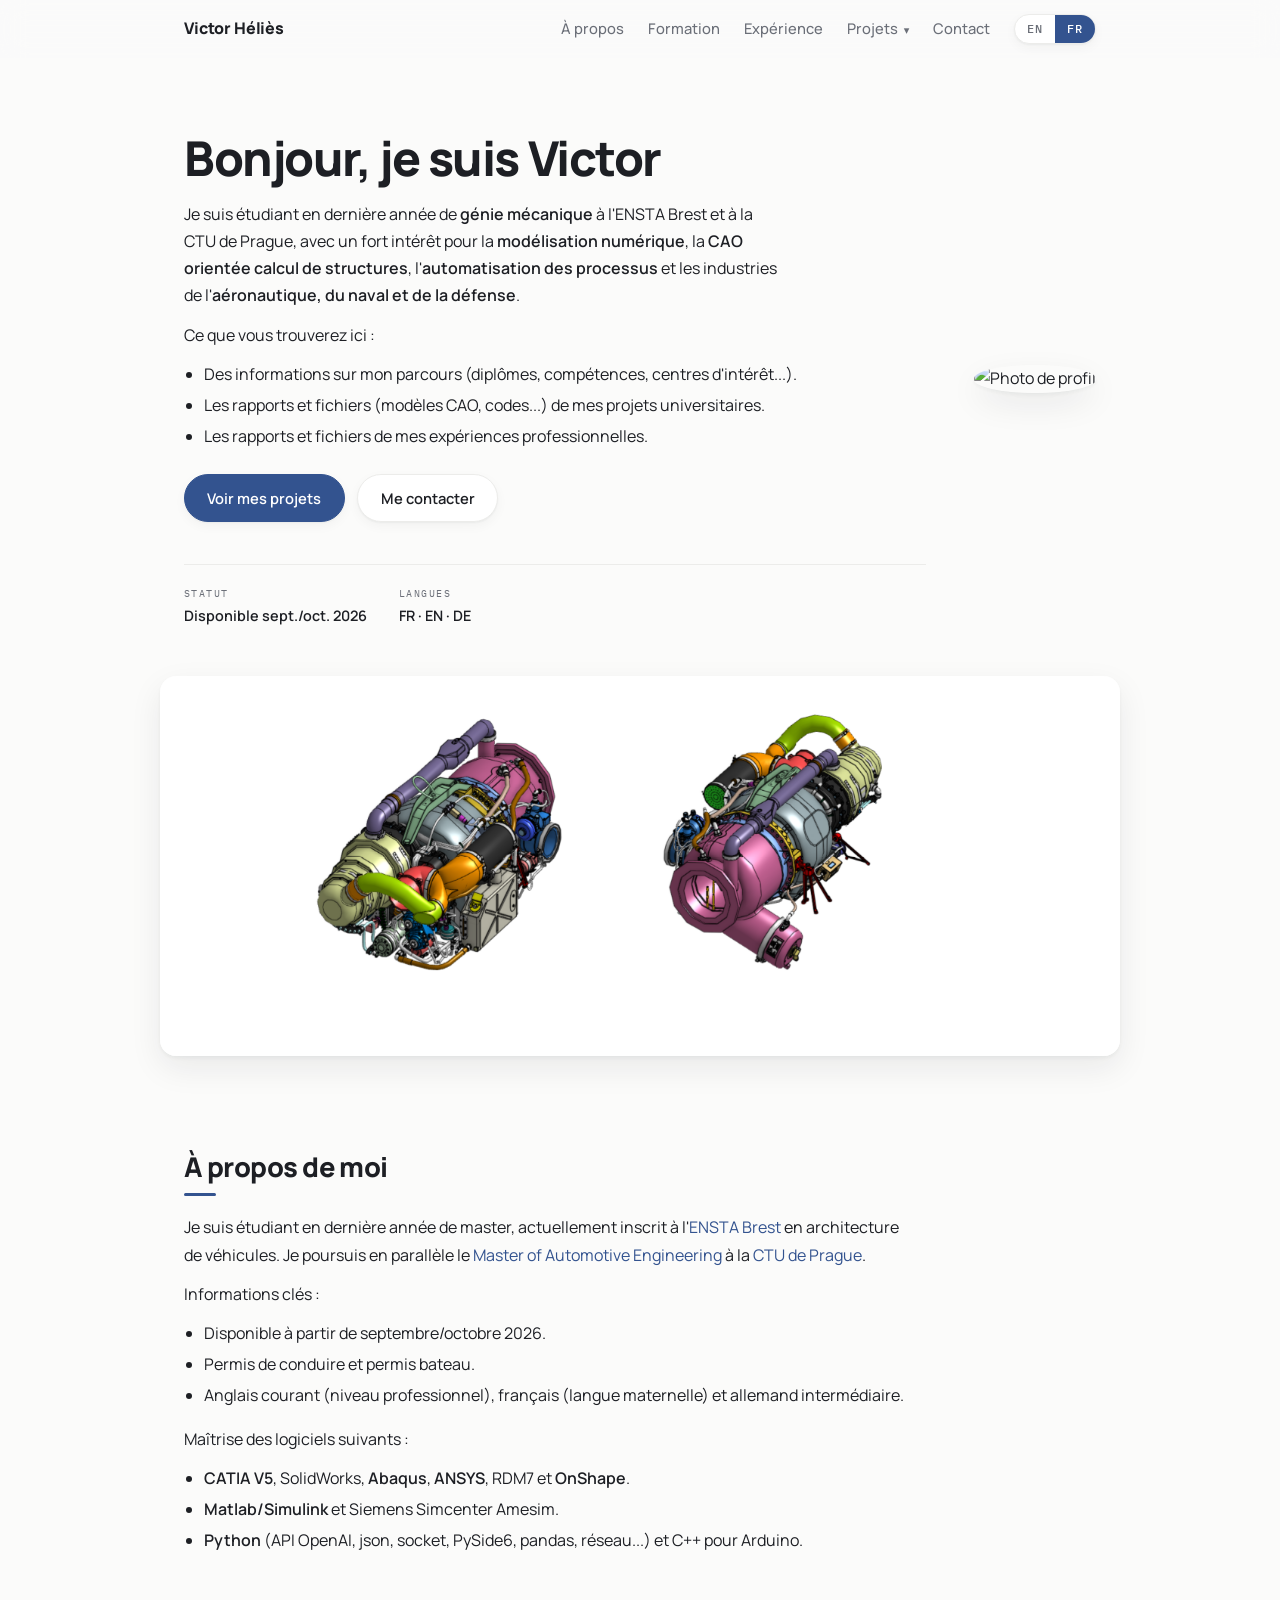
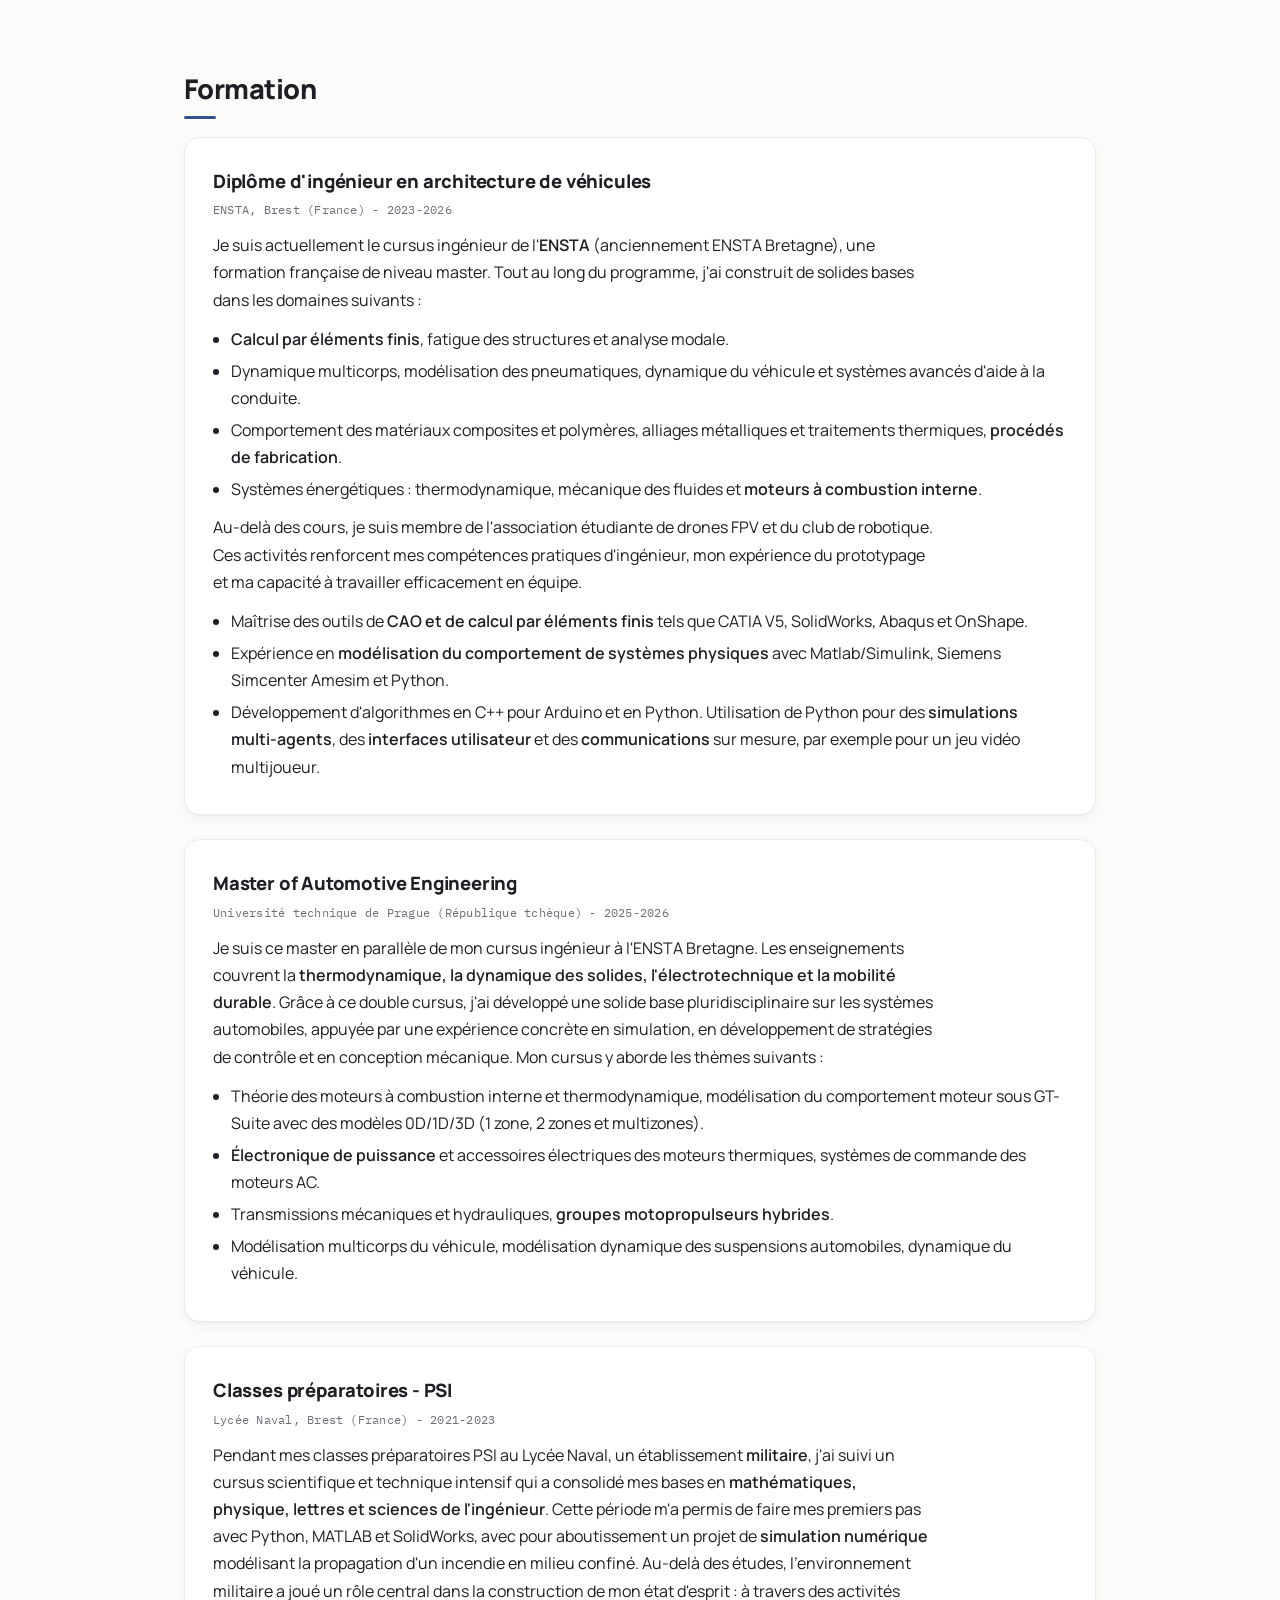
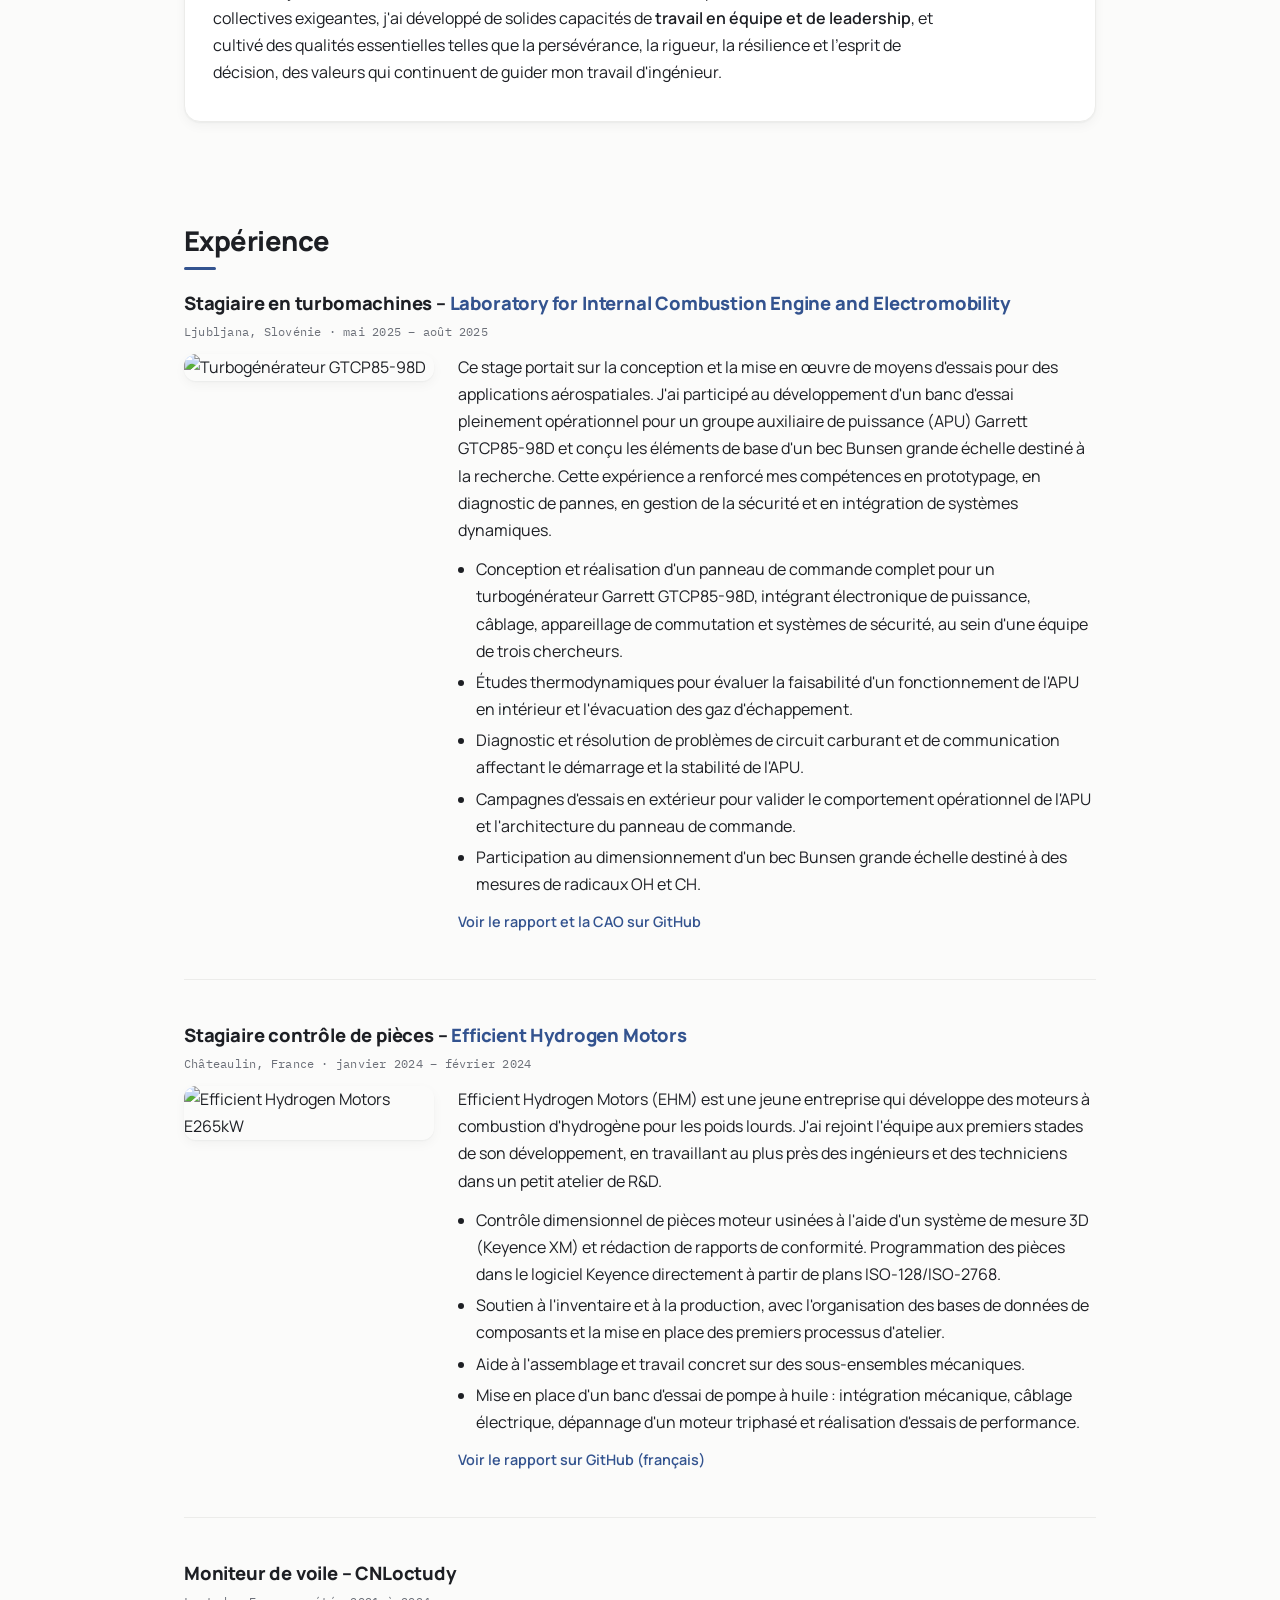
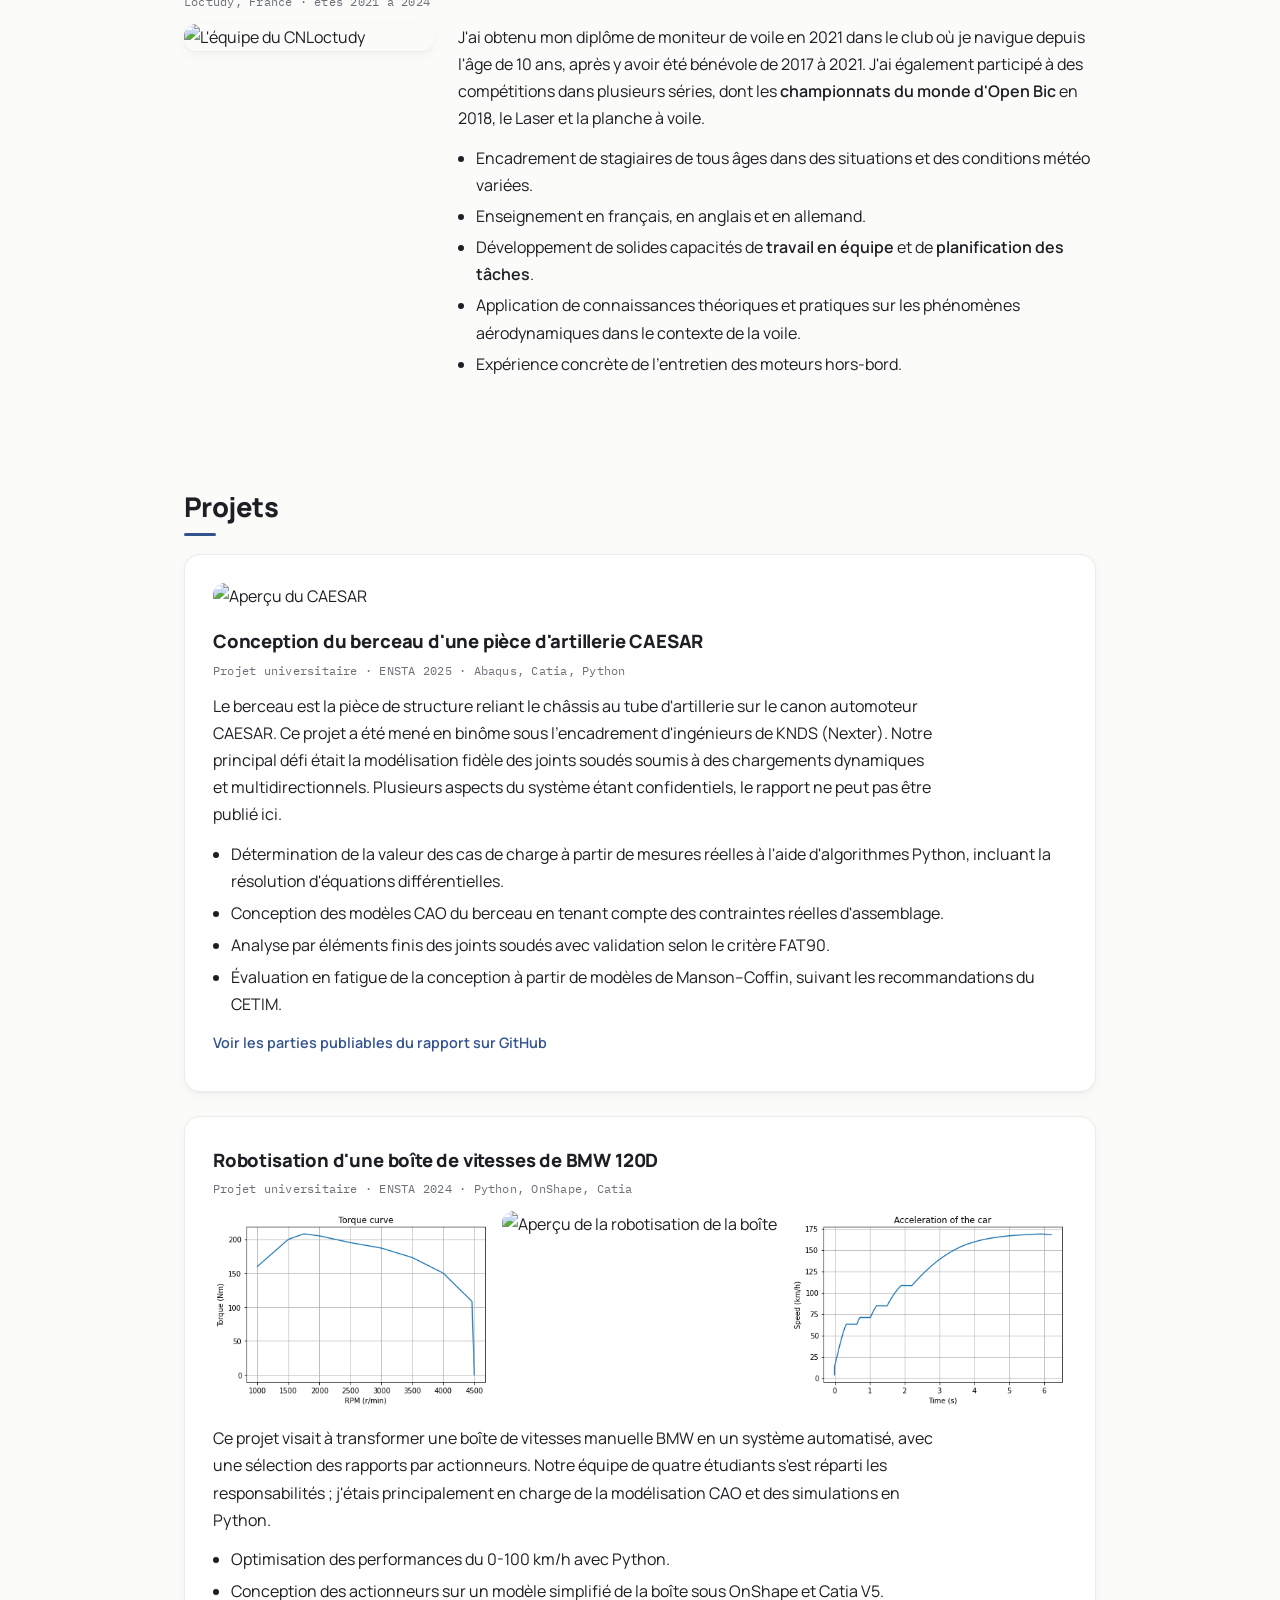
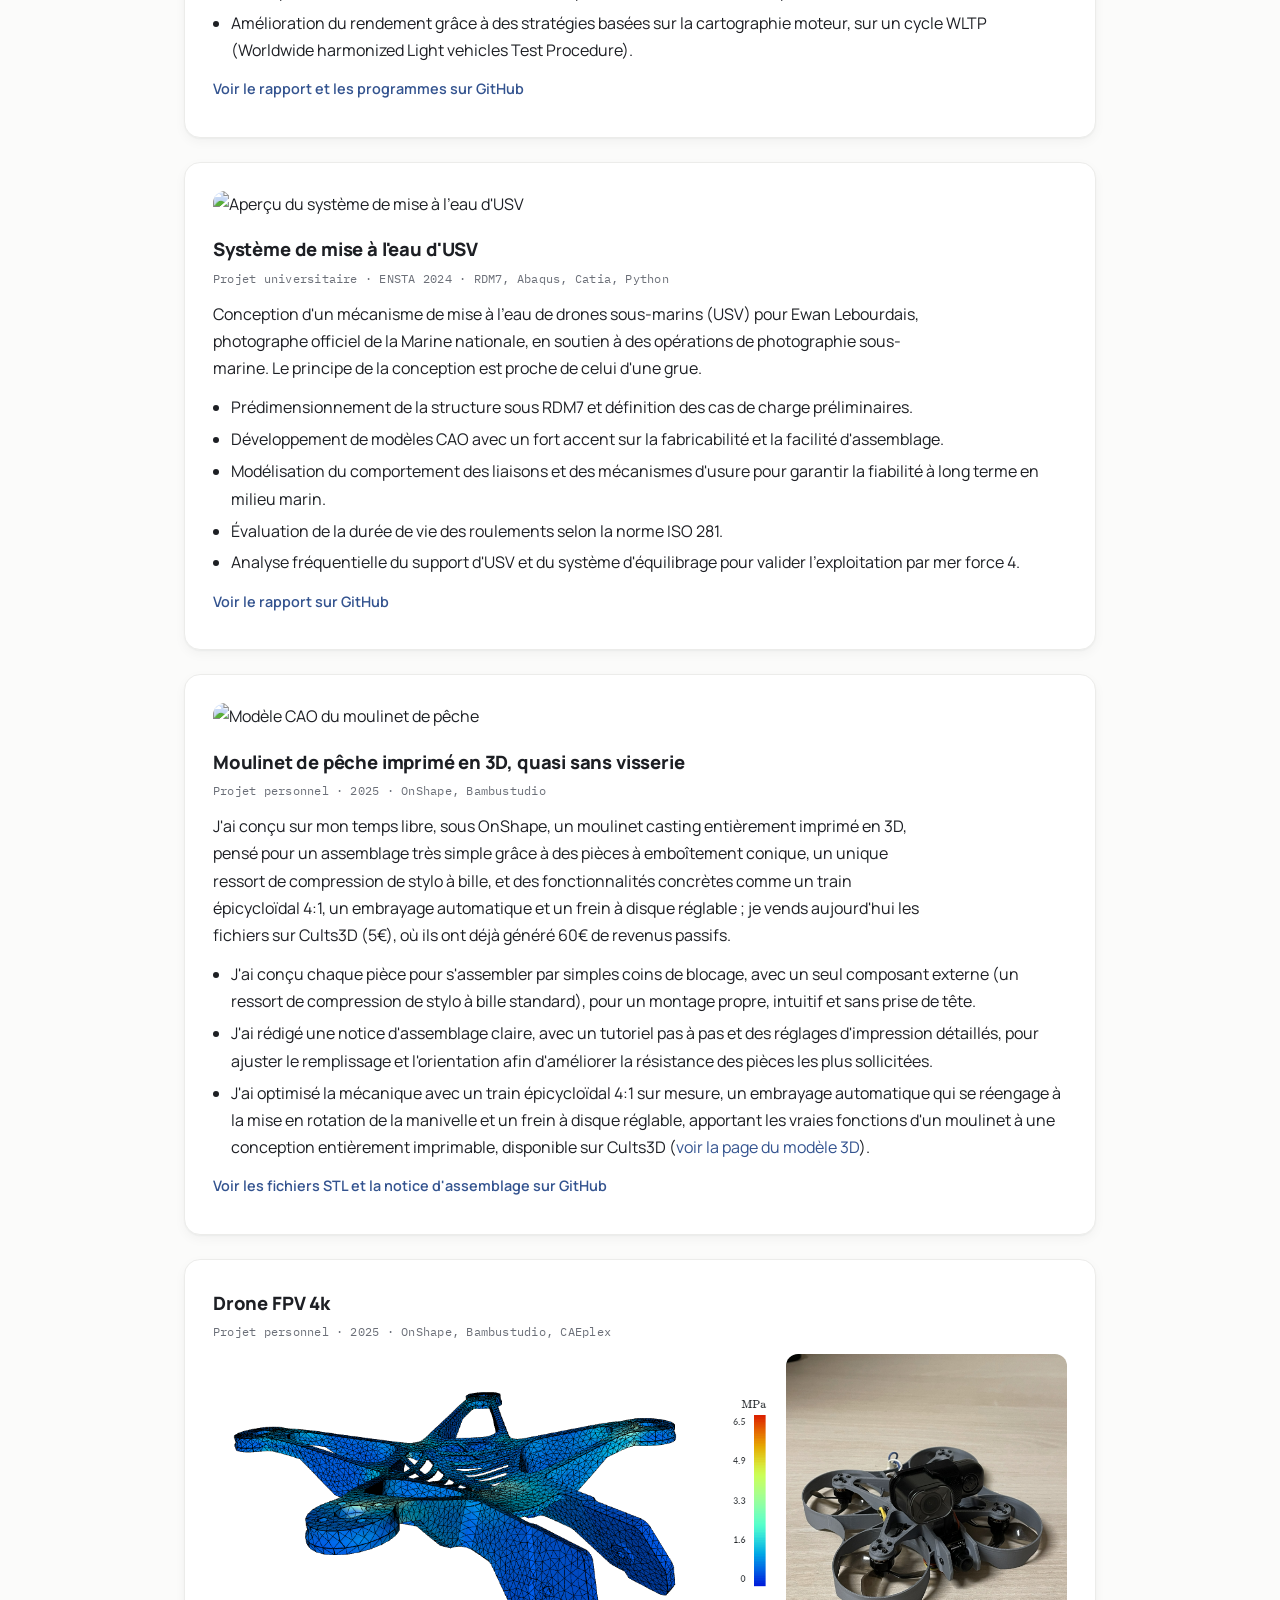
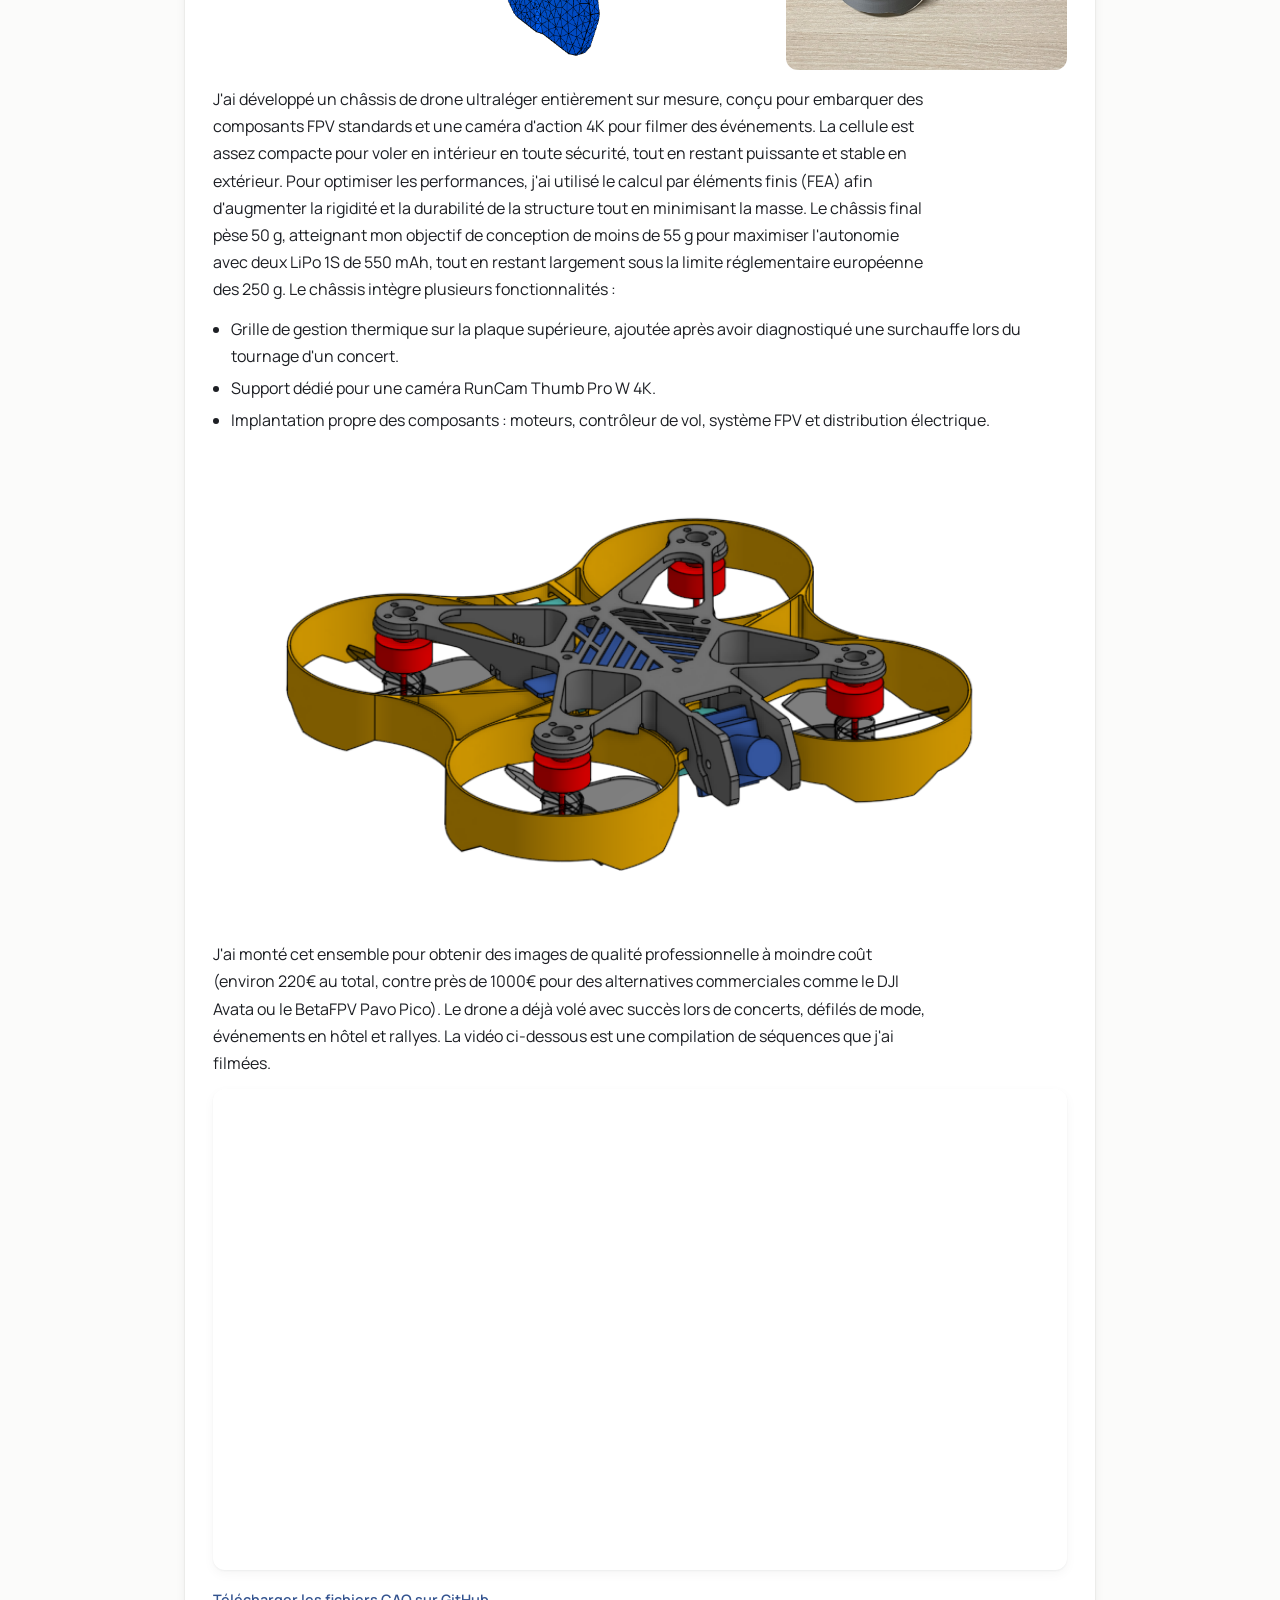
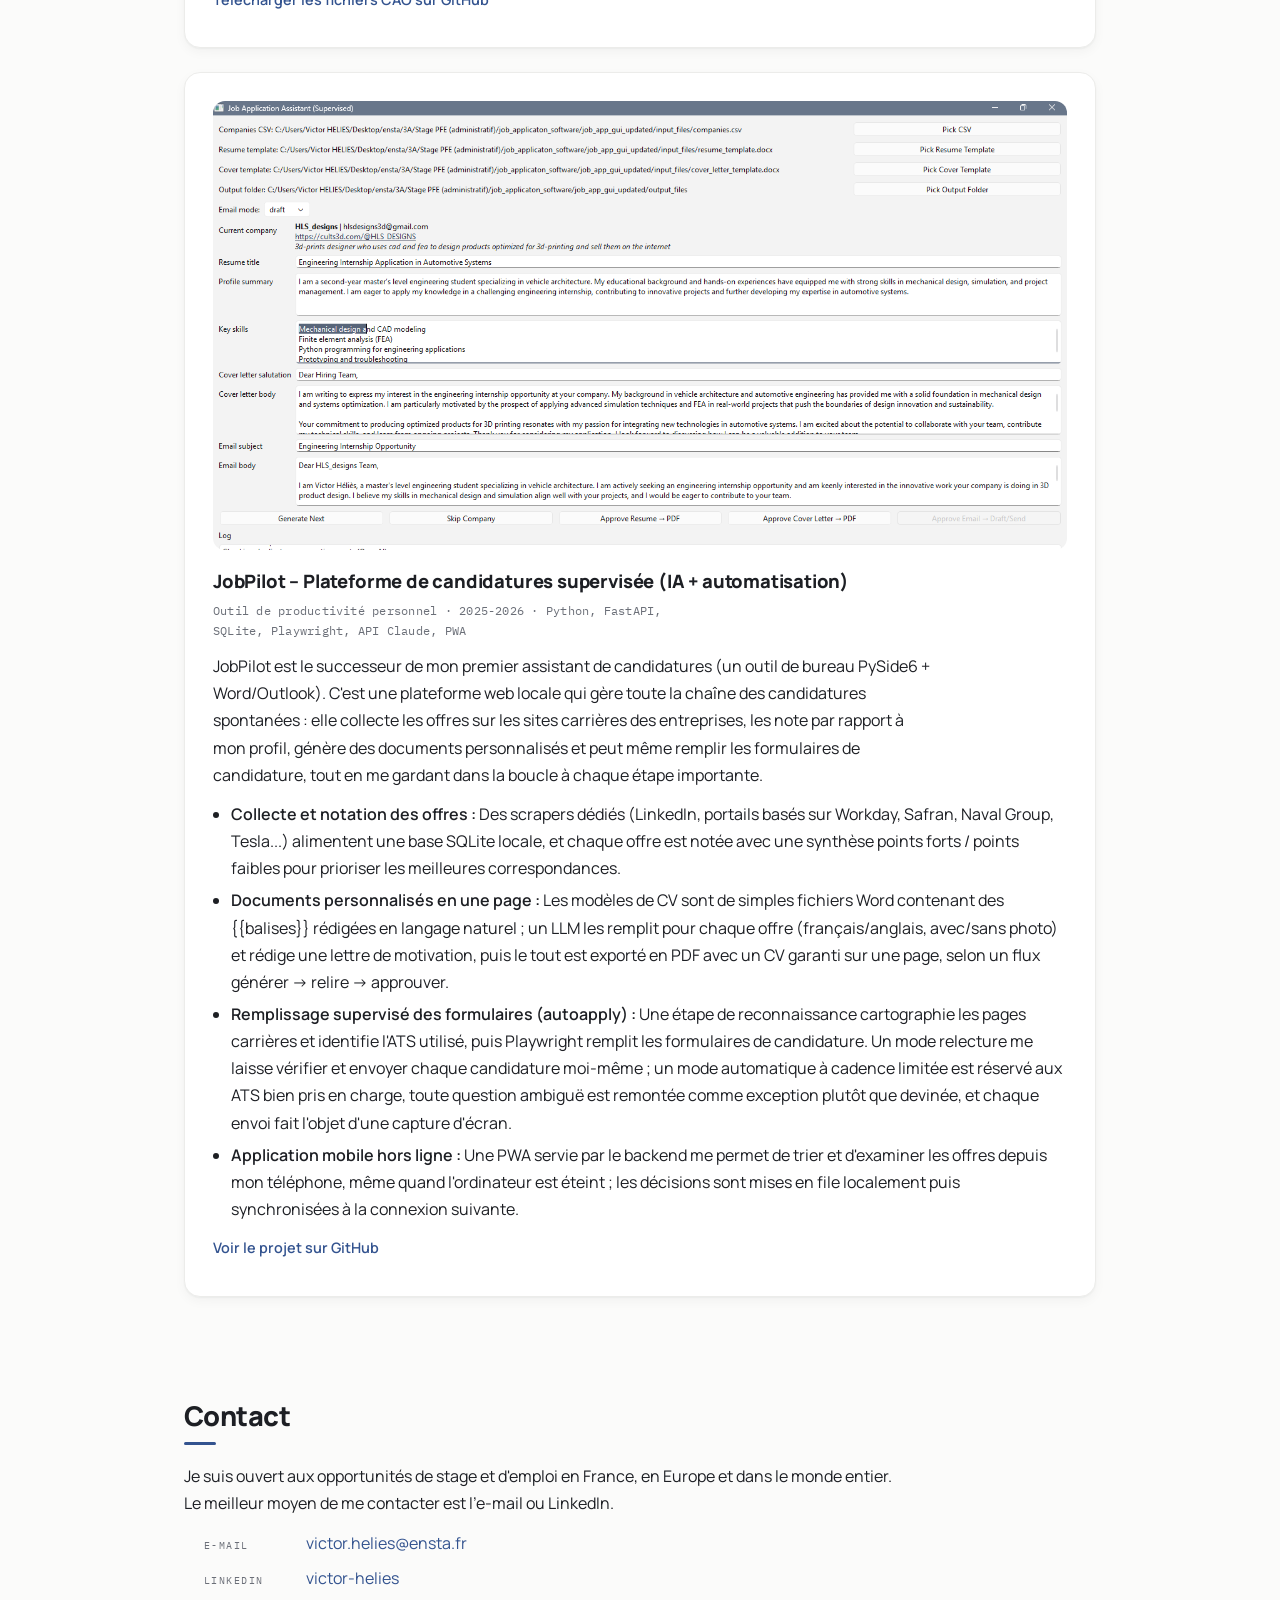
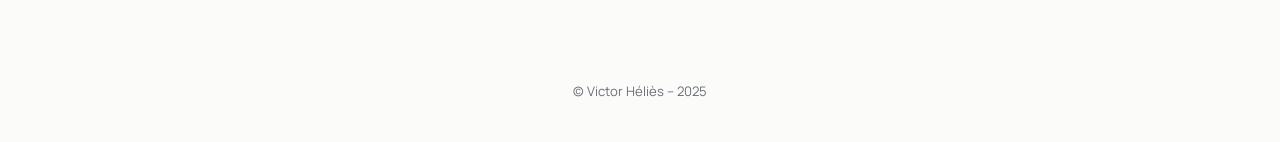
==== index-fr.html @ 82a073c0 "Create index-fr.html" ====
<!DOCTYPE html>
<html lang="fr">
<head>
  <meta charset="UTF-8" />
  <title>Victor Héliès – Portfolio</title>
  <meta name="viewport" content="width=device-width, initial-scale=1" />
  <meta name="description" content="Portfolio de Victor Héliès : expériences professionnelles, projets universitaires et autres projets personnels." />
  <link rel="alternate" hreflang="en" href="https://victorhelies.github.io/portfolio/index.html" />
  <link rel="alternate" hreflang="fr" href="https://victorhelies.github.io/portfolio/index-fr.html" />
  <link rel="preconnect" href="https://fonts.googleapis.com" />
  <link rel="preconnect" href="https://fonts.gstatic.com" crossorigin />
  <link href="https://fonts.googleapis.com/css2?family=Manrope:wght@400;500;600;800&family=IBM+Plex+Mono:wght@400;500&display=swap" rel="stylesheet" />
  <link rel="stylesheet" href="styles.css" />
  <script defer src="https://cloud.umami.is/script.js" data-website-id="13dfb3e0-6b2c-4b80-9522-8ed5c5b0965f"></script>
</head>
<body>
  <header class="top-bar" id="topbar">
    <div class="container top-bar-inner">
      <a href="#top" class="logo">Victor Héliès</a>
      <nav aria-label="Navigation principale">
        <a href="#about">À propos</a>
        <a href="#education">Formation</a>
        <a href="#experience">Expérience</a>
        <div class="dropdown">
          <button class="dropbtn" aria-haspopup="true" aria-expanded="false">
            Projets <span class="arrow">▾</span>
          </button>
          <div class="dropdown-content">
            <a href="#CAESAR-parts-design">Berceau du CAESAR</a>
            <a href="#Gearbox-robotization">Robotisation de boîte de vitesses</a>
            <a href="#USV-launch-system">Système de mise à l'eau d'USV</a>
            <a href="#Fishing-gear">Matériel de pêche</a>
            <a href="#FPV-drone">Drone FPV 4k</a>
            <a href="#Job-Application-Assistant">Logiciel de candidatures</a>
          </div>
        </div>
        <a href="#contact">Contact</a>
        <div class="lang-switch" aria-label="Choix de la langue">
          <a href="index.html" lang="en" hreflang="en">EN</a>
          <a href="index-fr.html" class="active" aria-current="page">FR</a>
        </div>
      </nav>
    </div>
  </header>

  <main id="top">

    <!-- Hero -->
    <section class="hero">
      <div class="container hero-inner">
        <div class="hero-text">
          <h2 class="anim anim-2">Bonjour, je suis Victor</h2>
          <p class="anim anim-3">
            Je suis étudiant en dernière année de <strong>génie mécanique</strong> à l'ENSTA Brest et à la CTU de Prague, avec un fort intérêt pour la <strong>modélisation numérique</strong>, la <strong>CAO orientée calcul de structures</strong>, l'<strong>automatisation des processus</strong> et les industries de l'<strong>aéronautique, du naval et de la défense</strong>.
          </p>
          <p class="list-lead anim anim-3">Ce que vous trouverez ici :</p>
          <ul class="anim anim-3">
            <li>Des informations sur mon parcours (diplômes, compétences, centres d'intérêt...).</li>
            <li>Les rapports et fichiers (modèles CAO, codes...) de mes projets universitaires.</li>
            <li>Les rapports et fichiers de mes expériences professionnelles.</li>
          </ul>
          <div class="hero-links anim anim-4">
            <a href="#projects" class="btn primary">Voir mes projets</a>
            <a href="#contact" class="btn">Me contacter</a>
          </div>
          <div class="hero-facts anim anim-5" aria-label="Informations clés">
            <div class="fact">
              <span class="fact-label">Statut</span>
              <span class="fact-value">Disponible sept./oct. 2026</span>
            </div>
            <div class="fact">
              <span class="fact-label">Langues</span>
              <span class="fact-value">FR · EN · DE</span>
            </div>
          </div>
        </div>
        <div class="hero-photo anim anim-2">
          <img src="images/IMG_5098.JPG" alt="Photo de profil" />
        </div>
      </div>
    </section>

    <!-- Slideshow -->
    <section id="slideshow" class="reveal" aria-label="Diaporama des projets">
      <img src="images/apu_slideshow.png" class="slide" alt="" />
      <img src="images/drone_slideshow.png" class="slide" alt="" />
      <img src="images/baitcaster_slideshow.png" class="slide" alt="" />
      <img src="images/simscape_slideshow.png" class="slide" alt="" />
      <img src="images/usv_slideshow.png" class="slide" alt="" />
    </section>

    <!-- À propos -->
    <section id="about" class="section">
      <div class="container">
        <h2 class="reveal">À propos de moi</h2>
        <div class="reveal">
          <p>
            Je suis étudiant en dernière année de master, actuellement inscrit à l'<a href="https://www.ensta.fr/" target="_blank" rel="noopener">ENSTA Brest</a> en architecture de véhicules.
            Je poursuis en parallèle le <a href="https://www.mae.cvut.cz/" target="_blank" rel="noopener">Master of Automotive Engineering</a> à la <a href="https://www.cvut.cz/en" target="_blank" rel="noopener">CTU de Prague</a>.
          </p>
          <p class="list-lead">Informations clés :</p>
          <ul>
            <li>Disponible à partir de septembre/octobre 2026.</li>
            <li>Permis de conduire et permis bateau.</li>
            <li>Anglais courant (niveau professionnel), français (langue maternelle) et allemand intermédiaire.</li>
          </ul>
          <p class="list-lead">Maîtrise des logiciels suivants :</p>
          <ul>
            <li><strong>CATIA V5</strong>, SolidWorks, <strong>Abaqus</strong>, <strong>ANSYS</strong>, RDM7 et <strong>OnShape</strong>.</li>
            <li><strong>Matlab/Simulink</strong> et Siemens Simcenter Amesim.</li>
            <li><strong>Python</strong> (API OpenAI, json, socket, PySide6, pandas, réseau...) et C++ pour Arduino.</li>
          </ul>
        </div>
      </div>
    </section>

    <!-- Formation -->
    <section id="education" class="section">
      <div class="container">
        <h2 class="reveal">Formation</h2>
        <div class="cards">
          <article class="card reveal">
            <h3>Diplôme d'ingénieur en architecture de véhicules</h3>
            <p class="meta">ENSTA, Brest (France) - 2023-2026</p>
            <p>Je suis actuellement le cursus ingénieur de l'<strong>ENSTA</strong> (anciennement ENSTA Bretagne), une formation française de niveau master. Tout au long du programme, j'ai construit de solides bases dans les domaines suivants :</p>
            <ul>
              <li><strong>Calcul par éléments finis</strong>, fatigue des structures et analyse modale.</li>
              <li>Dynamique multicorps, modélisation des pneumatiques, dynamique du véhicule et systèmes avancés d'aide à la conduite.</li>
              <li>Comportement des matériaux composites et polymères, alliages métalliques et traitements thermiques, <strong>procédés de fabrication</strong>.</li>
              <li>Systèmes énergétiques : thermodynamique, mécanique des fluides et <strong>moteurs à combustion interne</strong>.</li>
            </ul>
            <p>Au-delà des cours, je suis membre de l'association étudiante de drones FPV et du club de robotique. Ces activités renforcent mes compétences pratiques d'ingénieur, mon expérience du prototypage et ma capacité à travailler efficacement en équipe.</p>
            <ul>
              <li>Maîtrise des outils de <strong>CAO et de calcul par éléments finis</strong> tels que CATIA V5, SolidWorks, Abaqus et OnShape.</li>
              <li>Expérience en <strong>modélisation du comportement de systèmes physiques</strong> avec Matlab/Simulink, Siemens Simcenter Amesim et Python.</li>
              <li>Développement d'algorithmes en C++ pour Arduino et en Python. Utilisation de Python pour des <strong>simulations multi-agents</strong>, des <strong>interfaces utilisateur</strong> et des <strong>communications</strong> sur mesure, par exemple pour un jeu vidéo multijoueur.</li>
            </ul>
          </article>
          <article class="card reveal">
            <h3>Master of Automotive Engineering</h3>
            <p class="meta">Université technique de Prague (République tchèque) - 2025-2026</p>
            <p>Je suis ce master en parallèle de mon cursus ingénieur à l'ENSTA Bretagne. Les enseignements couvrent la <strong>thermodynamique, la dynamique des solides, l'électrotechnique et la mobilité durable</strong>. Grâce à ce double cursus, j'ai développé une solide base pluridisciplinaire sur les systèmes automobiles, appuyée par une expérience concrète en simulation, en développement de stratégies de contrôle et en conception mécanique. Mon cursus y aborde les thèmes suivants :</p>
            <ul>
              <li>Théorie des moteurs à combustion interne et thermodynamique, modélisation du comportement moteur sous GT-Suite avec des modèles 0D/1D/3D (1 zone, 2 zones et multizones).</li>
              <li><strong>Électronique de puissance</strong> et accessoires électriques des moteurs thermiques, systèmes de commande des moteurs AC.</li>
              <li>Transmissions mécaniques et hydrauliques, <strong>groupes motopropulseurs hybrides</strong>.</li>
              <li>Modélisation multicorps du véhicule, modélisation dynamique des suspensions automobiles, dynamique du véhicule.</li>
            </ul>
          </article>
          <article class="card reveal">
            <h3>Classes préparatoires - PSI</h3>
            <p class="meta">Lycée Naval, Brest (France) - 2021-2023</p>
            <p>Pendant mes classes préparatoires PSI au Lycée Naval, un établissement <strong>militaire</strong>, j'ai suivi un cursus scientifique et technique intensif qui a consolidé mes bases en <strong>mathématiques, physique, lettres et sciences de l'ingénieur</strong>. Cette période m'a permis de faire mes premiers pas avec Python, MATLAB et SolidWorks, avec pour aboutissement un projet de <strong>simulation numérique</strong> modélisant la propagation d'un incendie en milieu confiné. Au-delà des études, l'environnement militaire a joué un rôle central dans la construction de mon état d'esprit : à travers des activités collectives exigeantes, j'ai développé de solides capacités de <strong>travail en équipe et de leadership</strong>, et cultivé des qualités essentielles telles que la persévérance, la rigueur, la résilience et l'esprit de décision, des valeurs qui continuent de guider mon travail d'ingénieur.</p>
          </article>
        </div>
      </div>
    </section>

    <!-- Expérience -->
    <section id="experience" class="section">
      <div class="container">
        <h2 class="reveal">Expérience</h2>

        <article class="timeline-item reveal">
          <h3>Stagiaire en turbomachines – <a href="https://web.fs.uni-lj.si/licem/" target="_blank" rel="noopener">Laboratory for Internal Combustion Engine and Electromobility</a></h3>
          <p class="meta">Ljubljana, Slovénie · mai 2025 – août 2025</p>
          <div class="experience-body">
            <img src="images/apu_cad.png" alt="Turbogénérateur GTCP85-98D" class="experience-img" />
            <div>
              <p>
                Ce stage portait sur la conception et la mise en œuvre de moyens d'essais pour des applications aérospatiales. J'ai participé au développement d'un banc d'essai pleinement opérationnel pour un groupe auxiliaire de puissance (APU) Garrett GTCP85-98D et conçu les éléments de base d'un bec Bunsen grande échelle destiné à la recherche. Cette expérience a renforcé mes compétences en prototypage, en diagnostic de pannes, en gestion de la sécurité et en intégration de systèmes dynamiques.
              </p>
              <ul>
                <li>Conception et réalisation d'un panneau de commande complet pour un turbogénérateur Garrett GTCP85-98D, intégrant électronique de puissance, câblage, appareillage de commutation et systèmes de sécurité, au sein d'une équipe de trois chercheurs.</li>
                <li>Études thermodynamiques pour évaluer la faisabilité d'un fonctionnement de l'APU en intérieur et l'évacuation des gaz d'échappement.</li>
                <li>Diagnostic et résolution de problèmes de circuit carburant et de communication affectant le démarrage et la stabilité de l'APU.</li>
                <li>Campagnes d'essais en extérieur pour valider le comportement opérationnel de l'APU et l'architecture du panneau de commande.</li>
                <li>Participation au dimensionnement d'un bec Bunsen grande échelle destiné à des mesures de radicaux OH et CH.</li>
              </ul>
              <p class="links">
                <a href="https://github.com/VictorHelies/portfolio/tree/main/apu_internship" target="_blank" rel="noopener">Voir le rapport et la CAO sur GitHub</a>
              </p>
            </div>
          </div>
        </article>

        <article class="timeline-item reveal">
          <h3>Stagiaire contrôle de pièces – <a href="https://ehm.bzh" target="_blank" rel="noopener">Efficient Hydrogen Motors</a></h3>
          <p class="meta">Châteaulin, France · janvier 2024 – février 2024</p>
          <div class="experience-body">
            <img src="images/e265.png" alt="Efficient Hydrogen Motors E265kW" class="experience-img" />
            <div>
              <p>
                Efficient Hydrogen Motors (EHM) est une jeune entreprise qui développe des moteurs à combustion d'hydrogène pour les poids lourds. J'ai rejoint l'équipe aux premiers stades de son développement, en travaillant au plus près des ingénieurs et des techniciens dans un petit atelier de R&amp;D.
              </p>
              <ul>
                <li>Contrôle dimensionnel de pièces moteur usinées à l'aide d'un système de mesure 3D (Keyence XM) et rédaction de rapports de conformité. Programmation des pièces dans le logiciel Keyence directement à partir de plans ISO-128/ISO-2768.</li>
                <li>Soutien à l'inventaire et à la production, avec l'organisation des bases de données de composants et la mise en place des premiers processus d'atelier.</li>
                <li>Aide à l'assemblage et travail concret sur des sous-ensembles mécaniques.</li>
                <li>Mise en place d'un banc d'essai de pompe à huile : intégration mécanique, câblage électrique, dépannage d'un moteur triphasé et réalisation d'essais de performance.</li>
              </ul>
              <p class="links">
                <a href="https://github.com/VictorHelies/portfolio/tree/main/ehm_internship/Rapport de stage opérateur Victor HELIES.pdf" target="_blank" rel="noopener">Voir le rapport sur GitHub (français)</a>
              </p>
            </div>
          </div>
        </article>

        <article class="timeline-item reveal">
          <h3>Moniteur de voile – CNLoctudy</h3>
          <p class="meta">Loctudy, France · étés 2021 à 2024</p>
          <div class="experience-body">
            <img src="images/IMG_4330.JPG" alt="L'équipe du CNLoctudy" class="experience-img" />
            <div>
              <p>
                J'ai obtenu mon diplôme de moniteur de voile en 2021 dans le club où je navigue depuis l'âge de 10 ans, après y avoir été bénévole de 2017 à 2021. J'ai également participé à des compétitions dans plusieurs séries, dont les <strong>championnats du monde d'Open Bic</strong> en 2018, le Laser et la planche à voile.
              </p>
              <ul>
                <li>Encadrement de stagiaires de tous âges dans des situations et des conditions météo variées.</li>
                <li>Enseignement en français, en anglais et en allemand.</li>
                <li>Développement de solides capacités de <strong>travail en équipe</strong> et de <strong>planification des tâches</strong>.</li>
                <li>Application de connaissances théoriques et pratiques sur les phénomènes aérodynamiques dans le contexte de la voile.</li>
                <li>Expérience concrète de l'entretien des moteurs hors-bord.</li>
              </ul>
            </div>
          </div>
        </article>
      </div>
    </section>

    <!-- Projets -->
    <section id="projects" class="section">
      <div class="container">
        <h2 class="reveal">Projets</h2>

        <div class="cards">
          <!-- Projet 1 -->
          <article id="CAESAR-parts-design" class="card reveal">
            <div class="card-img-wrap"><img src="images/caesar.png" alt="Aperçu du CAESAR" class="card-img" /></div>
            <h3>Conception du berceau d'une pièce d'artillerie CAESAR</h3>
            <p class="meta">Projet universitaire · ENSTA 2025 · Abaqus, Catia, Python</p>
            <p>
              Le berceau est la pièce de structure reliant le châssis au tube d'artillerie sur le canon automoteur CAESAR. Ce projet a été mené en binôme sous l'encadrement d'ingénieurs de KNDS (Nexter). Notre principal défi était la modélisation fidèle des joints soudés soumis à des chargements dynamiques et multidirectionnels. Plusieurs aspects du système étant confidentiels, le rapport ne peut pas être publié ici.
            </p>
            <ul>
              <li>Détermination de la valeur des cas de charge à partir de mesures réelles à l'aide d'algorithmes Python, incluant la résolution d'équations différentielles.</li>
              <li>Conception des modèles CAO du berceau en tenant compte des contraintes réelles d'assemblage.</li>
              <li>Analyse par éléments finis des joints soudés avec validation selon le critère FAT90.</li>
              <li>Évaluation en fatigue de la conception à partir de modèles de Manson–Coffin, suivant les recommandations du CETIM.</li>
            </ul>
            <p class="links">
              <a href="https://github.com/VictorHelies/portfolio/tree/main/caesar_project" target="_blank" rel="noopener">Voir les parties publiables du rapport sur GitHub</a>
            </p>
          </article>

          <!-- Projet 2 -->
          <article id="Gearbox-robotization" class="card reveal">
            <h3>Robotisation d'une boîte de vitesses de BMW 120D</h3>
            <p class="meta">Projet universitaire · ENSTA 2024 · Python, OnShape, Catia</p>
            <div class="img-row">
              <div class="card-img-wrap"><img src="images/toraus_rpm_bmw.png" alt="0 à 100 km/h" /></div>
              <div class="card-img-wrap"><img src="images/bmw120d.png" alt="Aperçu de la robotisation de la boîte" /></div>
              <div class="card-img-wrap"><img src="images/0_to_100_bmw.png" alt="0 à 100 km/h" /></div>
            </div>
            <p>
              Ce projet visait à transformer une boîte de vitesses manuelle BMW en un système automatisé, avec une sélection des rapports par actionneurs. Notre équipe de quatre étudiants s'est réparti les responsabilités ; j'étais principalement en charge de la modélisation CAO et des simulations en Python.
            </p>
            <ul>
              <li>Optimisation des performances du 0-100 km/h avec Python.</li>
              <li>Conception des actionneurs sur un modèle simplifié de la boîte sous OnShape et Catia V5.</li>
              <li>Amélioration du rendement grâce à des stratégies basées sur la cartographie moteur, sur un cycle WLTP (Worldwide harmonized Light vehicles Test Procedure).</li>
            </ul>
            <p class="links">
              <a href="https://github.com/VictorHelies/portfolio/tree/main/gearbox_project" target="_blank" rel="noopener">Voir le rapport et les programmes sur GitHub</a>
            </p>
          </article>

          <!-- Projet 3 -->
          <article id="USV-launch-system" class="card reveal">
            <div class="card-img-wrap"><img src="images/usv.png" alt="Aperçu du système de mise à l'eau d'USV" class="card-img" /></div>
            <h3>Système de mise à l'eau d'USV</h3>
            <p class="meta">Projet universitaire · ENSTA 2024 · RDM7, Abaqus, Catia, Python</p>
            <p>
              Conception d'un mécanisme de mise à l'eau de drones sous-marins (USV) pour Ewan Lebourdais, photographe officiel de la Marine nationale, en soutien à des opérations de photographie sous-marine. Le principe de la conception est proche de celui d'une grue.
            </p>
            <ul>
              <li>Prédimensionnement de la structure sous RDM7 et définition des cas de charge préliminaires.</li>
              <li>Développement de modèles CAO avec un fort accent sur la fabricabilité et la facilité d'assemblage.</li>
              <li>Modélisation du comportement des liaisons et des mécanismes d'usure pour garantir la fiabilité à long terme en milieu marin.</li>
              <li>Évaluation de la durée de vie des roulements selon la norme ISO 281.</li>
              <li>Analyse fréquentielle du support d'USV et du système d'équilibrage pour valider l'exploitation par mer force 4.</li>
            </ul>
            <p class="links">
              <a href="https://github.com/VictorHelies/portfolio/tree/main/usv_project" target="_blank" rel="noopener">Voir le rapport sur GitHub</a>
            </p>
          </article>

          <!-- Projet 4 -->
          <article id="Fishing-gear" class="card reveal">
            <div class="card-img-wrap"><img src="images/baitcaster_cutout.png" alt="Modèle CAO du moulinet de pêche" class="card-img" /></div>
            <h3>Moulinet de pêche imprimé en 3D, quasi sans visserie</h3>
            <p class="meta">Projet personnel · 2025 · OnShape, Bambustudio</p>
            <p>
              J'ai conçu sur mon temps libre, sous OnShape, un moulinet casting entièrement imprimé en 3D, pensé pour un assemblage très simple grâce à des pièces à emboîtement conique, un unique ressort de compression de stylo à bille, et des fonctionnalités concrètes comme un train épicycloïdal 4:1, un embrayage automatique et un frein à disque réglable ; je vends aujourd'hui les fichiers sur Cults3D (5€), où ils ont déjà généré 60€ de revenus passifs.
            </p>
            <ul>
              <li>
                J'ai conçu chaque pièce pour s'assembler par simples coins de blocage, avec un seul composant externe (un ressort de compression de stylo à bille standard), pour un montage propre, intuitif et sans prise de tête.
              </li>
              <li>
                J'ai rédigé une notice d'assemblage claire, avec un tutoriel pas à pas et des réglages d'impression détaillés, pour ajuster le remplissage et l'orientation afin d'améliorer la résistance des pièces les plus sollicitées.
              </li>
              <li>
                J'ai optimisé la mécanique avec un train épicycloïdal 4:1 sur mesure, un embrayage automatique qui se réengage à la mise en rotation de la manivelle et un frein à disque réglable, apportant les vraies fonctions d'un moulinet à une conception entièrement imprimable, disponible sur Cults3D (<a href="https://cults3d.com/:2030120" target="_blank" rel="noopener">voir la page du modèle 3D</a>).
              </li>
            </ul>
            <p class="links">
              <a href="https://github.com/VictorHelies/portfolio/tree/main/low_hardware_fishing_reel" target="_blank" rel="noopener">Voir les fichiers STL et la notice d'assemblage sur GitHub</a>
            </p>
          </article>

          <!-- Projet 5 -->
          <article id="FPV-drone" class="card reveal">
            <h3>Drone FPV 4k</h3>
            <p class="meta">Projet personnel · 2025 · OnShape, Bambustudio, CAEplex</p>
            <div class="img-row two-one">
              <div class="card-img-wrap"><img src="images/cetusXfea.png" alt="Calcul par éléments finis du châssis" /></div>
              <div class="card-img-wrap"><img src="images/4k_drone.jpg" alt="Photo du drone" /></div>
            </div>
            <p>
              J'ai développé un châssis de drone ultraléger entièrement sur mesure, conçu pour embarquer des composants FPV standards et une caméra d'action 4K pour filmer des événements. La cellule est assez compacte pour voler en intérieur en toute sécurité, tout en restant puissante et stable en extérieur.
              Pour optimiser les performances, j'ai utilisé le calcul par éléments finis (FEA) afin d'augmenter la rigidité et la durabilité de la structure tout en minimisant la masse. Le châssis final pèse 50 g, atteignant mon objectif de conception de moins de 55 g pour maximiser l'autonomie avec deux LiPo 1S de 550 mAh, tout en restant largement sous la limite réglementaire européenne des 250 g.
              Le châssis intègre plusieurs fonctionnalités :
            </p>
            <ul>
              <li>Grille de gestion thermique sur la plaque supérieure, ajoutée après avoir diagnostiqué une surchauffe lors du tournage d'un concert.</li>
              <li>Support dédié pour une caméra RunCam Thumb Pro W 4K.</li>
              <li>Implantation propre des composants : moteurs, contrôleur de vol, système FPV et distribution électrique.</li>
            </ul>
            <div class="card-img-wrap"><img src="images/cetusXcad.png" alt="Modèle CAO du drone" class="card-img" /></div>
            <p>
              J'ai monté cet ensemble pour obtenir des images de qualité professionnelle à moindre coût (environ 220€ au total, contre près de 1000€ pour des alternatives commerciales comme le DJI Avata ou le BetaFPV Pavo Pico). Le drone a déjà volé avec succès lors de concerts, défilés de mode, événements en hôtel et rallyes. La vidéo ci-dessous est une compilation de séquences que j'ai filmées.
            </p>
            <div class="video-wrap">
              <iframe
                src="https://www.youtube.com/embed/dd-QNFGnd4s"
                title="Compilation d'images filmées au drone FPV"
                frameborder="0"
                allowfullscreen></iframe>
            </div>
            <p class="links">
              <a href="https://github.com/VictorHelies/portfolio/tree/main/FPV_drone" target="_blank" rel="noopener">Télécharger les fichiers CAO sur GitHub</a>
            </p>
          </article>

          <!-- Projet 6 -->
          <article id="Job-Application-Assistant" class="card reveal">
            <div class="card-img-wrap"><img src="images/job_application_assistant_cutout.png" alt="Capture d'écran de l'interface de JobPilot" class="card-img" /></div>
            <h3>JobPilot – Plateforme de candidatures supervisée (IA + automatisation)</h3>
            <p class="meta">Outil de productivité personnel · 2025-2026 · Python, FastAPI, SQLite, Playwright, API Claude, PWA</p>
            <p>
              JobPilot est le successeur de mon premier assistant de candidatures (un outil de bureau PySide6 + Word/Outlook). C'est une plateforme web locale qui gère toute la chaîne des candidatures spontanées : elle collecte les offres sur les sites carrières des entreprises, les note par rapport à mon profil, génère des documents personnalisés et peut même remplir les formulaires de candidature, tout en me gardant dans la boucle à chaque étape importante.
            </p>
            <ul>
              <li>
                <strong>Collecte et notation des offres :</strong>
                Des scrapers dédiés (LinkedIn, portails basés sur Workday, Safran, Naval Group, Tesla...) alimentent une base SQLite locale, et chaque offre est notée avec une synthèse points forts / points faibles pour prioriser les meilleures correspondances.
              </li>
              <li>
                <strong>Documents personnalisés en une page :</strong>
                Les modèles de CV sont de simples fichiers Word contenant des {{balises}} rédigées en langage naturel ; un LLM les remplit pour chaque offre (français/anglais, avec/sans photo) et rédige une lettre de motivation, puis le tout est exporté en PDF avec un CV garanti sur une page, selon un flux générer → relire → approuver.
              </li>
              <li>
                <strong>Remplissage supervisé des formulaires (autoapply) :</strong>
                Une étape de reconnaissance cartographie les pages carrières et identifie l'ATS utilisé, puis Playwright remplit les formulaires de candidature. Un mode relecture me laisse vérifier et envoyer chaque candidature moi-même ; un mode automatique à cadence limitée est réservé aux ATS bien pris en charge, toute question ambiguë est remontée comme exception plutôt que devinée, et chaque envoi fait l'objet d'une capture d'écran.
              </li>
              <li>
                <strong>Application mobile hors ligne :</strong>
                Une PWA servie par le backend me permet de trier et d'examiner les offres depuis mon téléphone, même quand l'ordinateur est éteint ; les décisions sont mises en file localement puis synchronisées à la connexion suivante.
              </li>
            </ul>
            <p class="links">
              <a href="https://github.com/VictorHelies/portfolio/tree/main/jobpilot" target="_blank" rel="noopener">Voir le projet sur GitHub</a>
            </p>
          </article>
        </div>
      </div>
    </section>

    <!-- Contact -->
    <section id="contact" class="section">
      <div class="container">
        <h2 class="reveal">Contact</h2>
        <div class="reveal">
          <p>
            Je suis ouvert aux opportunités de stage et d'emploi en France, en Europe et dans le monde entier.
            Le meilleur moyen de me contacter est l'e-mail ou LinkedIn.
          </p>
          <ul class="contact-list">
            <li><span class="fact-label">E-mail</span> <a href="mailto:victor.helies@ensta.fr">victor.helies@ensta.fr</a></li>
            <li><span class="fact-label">LinkedIn</span> <a href="https://www.linkedin.com/in/victor-helies" target="_blank" rel="noopener">victor-helies</a></li>
          </ul>
        </div>
      </div>
    </section>
  </main>

  <footer class="footer">
    <div class="container">
      <p>© Victor Héliès – 2025</p>
    </div>
  </footer>

  <script>
    // ---------- Diaporama (fondu enchaîné + zoom lent) ----------
    const slides = document.querySelectorAll("#slideshow .slide");
    let currentIndex = 0;
    const reduceMotion = window.matchMedia("(prefers-reduced-motion: reduce)").matches;

    if (slides.length > 0) {
      slides[currentIndex].classList.add("active");
      if (!reduceMotion) {
        setInterval(() => {
          slides[currentIndex].classList.remove("active");
          currentIndex = (currentIndex + 1) % slides.length;
          slides[currentIndex].classList.add("active");
        }, 4000);
      }
    }

    // ---------- Apparition au défilement ----------
    const revealEls = document.querySelectorAll(".reveal");
    if (!reduceMotion && "IntersectionObserver" in window) {
      const observer = new IntersectionObserver(
        (entries) => {
          entries.forEach((entry) => {
            if (entry.isIntersecting) {
              entry.target.classList.add("visible");
              observer.unobserve(entry.target);
            }
          });
        },
        { threshold: 0.12, rootMargin: "0px 0px -40px 0px" }
      );
      revealEls.forEach((el) => observer.observe(el));
    } else {
      revealEls.forEach((el) => el.classList.add("visible"));
    }

    // ---------- Ombre de la barre supérieure au défilement ----------
    const topbar = document.getElementById("topbar");
    window.addEventListener("scroll", () => {
      topbar.classList.toggle("scrolled", window.scrollY > 10);
    }, { passive: true });

    // ---------- Menu déroulant Projets ----------
    const dropdown = document.querySelector(".dropdown");
    const dropbtn = document.querySelector(".dropbtn");

    dropbtn.addEventListener("click", function (e) {
      e.stopPropagation();
      const open = dropdown.classList.toggle("open");
      dropbtn.setAttribute("aria-expanded", open);
    });

    document.addEventListener("click", function () {
      dropdown.classList.remove("open");
      dropbtn.setAttribute("aria-expanded", "false");
    });

    document.querySelectorAll(".dropdown-content a").forEach((link) => {
      link.addEventListener("click", function () {
        dropdown.classList.remove("open");
        dropbtn.setAttribute("aria-expanded", "false");
      });
    });
  </script>
</body>
</html>
---- styles.css ----
/* ============================================================
   Victor Héliès – Portfolio
   Design language: elegant, airy minimalism.
   Soft neutrals, one steel-blue accent, generous whitespace,
   smooth entrance + scroll animations.
   ============================================================ */

:root {
  --bg: #fbfbfa;
  --surface: #ffffff;
  --ink: #1d1f24;
  --ink-soft: #6b6f78;
  --line: #ececea;
  --accent: #33538f;
  --accent-dark: #24406f;
  --accent-tint: #eef2f8;
  --shadow-sm: 0 1px 2px rgba(29, 31, 36, 0.05), 0 4px 12px rgba(29, 31, 36, 0.04);
  --shadow-md: 0 2px 4px rgba(29, 31, 36, 0.05), 0 12px 32px rgba(29, 31, 36, 0.08);
  --radius: 16px;

  --font-body: "Manrope", system-ui, sans-serif;
  --font-mono: "IBM Plex Mono", ui-monospace, monospace;

  --ease-out: cubic-bezier(0.22, 1, 0.36, 1);
}

* {
  box-sizing: border-box;
  margin: 0;
  padding: 0;
}

html {
  scroll-behavior: smooth;
}

body {
  font-family: var(--font-body);
  line-height: 1.7;
  color: var(--ink);
  background-color: var(--bg);
  -webkit-font-smoothing: antialiased;
}

/* Layout helpers */
.container {
  max-width: 960px;
  margin: 0 auto;
  padding: 0 1.5rem;
}

a {
  color: var(--accent);
  text-decoration: none;
  background-image: linear-gradient(var(--accent), var(--accent));
  background-size: 0% 1px;
  background-repeat: no-repeat;
  background-position: left bottom;
  transition: background-size 0.3s var(--ease-out), color 0.2s ease;
}

a:hover {
  color: var(--accent-dark);
  background-size: 100% 1px;
}

:focus-visible {
  outline: 2px solid var(--accent);
  outline-offset: 3px;
  border-radius: 4px;
}

strong {
  font-weight: 600;
}

/* ---------- Top bar ---------- */
.top-bar {
  background-color: rgba(251, 251, 250, 0.8);
  backdrop-filter: blur(12px);
  -webkit-backdrop-filter: blur(12px);
  position: sticky;
  top: 0;
  z-index: 10;
  transition: box-shadow 0.3s ease;
}

.top-bar.scrolled {
  box-shadow: var(--shadow-sm);
}

.top-bar-inner {
  display: flex;
  align-items: center;
  justify-content: space-between;
  padding: 0.85rem 1.5rem;
}

.logo {
  font-weight: 800;
  font-size: 1rem;
  letter-spacing: -0.01em;
  color: var(--ink);
  background: none;
}

.logo:hover {
  color: var(--accent);
}

nav {
  display: flex;
  align-items: center;
  flex-wrap: wrap;
}

nav a {
  margin-left: 1.5rem;
  color: var(--ink-soft);
  font-size: 0.92rem;
  font-weight: 500;
  background-image: linear-gradient(var(--accent), var(--accent));
}

nav a:hover {
  color: var(--accent);
}

/* ---------- Language switcher ---------- */
.lang-switch {
  display: inline-flex;
  align-items: center;
  margin-left: 1.5rem;
  border: 1px solid var(--line);
  border-radius: 999px;
  background: var(--surface);
  box-shadow: var(--shadow-sm);
  overflow: hidden;
}

.lang-switch a {
  margin-left: 0;
  padding: 0.28rem 0.75rem;
  font-family: var(--font-mono);
  font-size: 0.72rem;
  font-weight: 500;
  letter-spacing: 0.08em;
  color: var(--ink-soft);
  background: none;
  transition: color 0.2s ease, background-color 0.2s ease;
}

.lang-switch a:hover {
  color: var(--accent);
  background-color: var(--accent-tint);
}

.lang-switch a.active {
  background-color: var(--accent);
  color: #fff;
  pointer-events: none;
}

/* ---------- Hero ---------- */
.hero {
  padding: 4.5rem 0 3rem;
}

.hero-inner {
  display: flex;
  gap: 3rem;
  align-items: center;
  justify-content: space-between;
}

.hero-text {
  flex: 1;
}

.eyebrow {
  font-family: var(--font-mono);
  font-size: 0.72rem;
  letter-spacing: 0.16em;
  text-transform: uppercase;
  color: var(--accent);
  margin-bottom: 1rem;
}

.hero h2 {
  font-weight: 800;
  font-size: clamp(2.1rem, 5vw, 3rem);
  letter-spacing: -0.03em;
  line-height: 1.15;
  margin-bottom: 1rem;
}

.hero p {
  margin-bottom: 0.75rem;
  max-width: 60ch;
}

.list-lead {
  margin-bottom: 0.25rem;
}

.hero ul,
.section ul {
  margin: 0.25rem 0 1rem;
  padding-left: 1.25rem;
}

.hero li,
.section li {
  margin-bottom: 0.25rem;
}

.hero-links {
  margin-top: 1.5rem;
}

.btn {
  display: inline-block;
  padding: 0.65rem 1.4rem;
  border-radius: 999px;
  border: 1px solid var(--line);
  background: var(--surface);
  color: var(--ink);
  font-size: 0.92rem;
  font-weight: 600;
  margin-right: 0.6rem;
  margin-bottom: 0.6rem;
  box-shadow: var(--shadow-sm);
  transition: transform 0.25s var(--ease-out), box-shadow 0.25s var(--ease-out), background-color 0.2s ease;
}

.btn:hover {
  transform: translateY(-2px);
  box-shadow: var(--shadow-md);
  background-size: 0;
  color: var(--ink);
}

.btn.primary {
  background-color: var(--accent);
  border-color: var(--accent);
  color: #fff;
}

.btn.primary:hover {
  background-color: var(--accent-dark);
  color: #fff;
}

/* Small facts row under the hero buttons */
.hero-facts {
  display: flex;
  flex-wrap: wrap;
  gap: 2rem;
  margin-top: 2rem;
  padding-top: 1.25rem;
  border-top: 1px solid var(--line);
}

.fact {
  display: flex;
  flex-direction: column;
  gap: 0.1rem;
}

.fact-label {
  font-family: var(--font-mono);
  font-size: 0.64rem;
  letter-spacing: 0.14em;
  text-transform: uppercase;
  color: var(--ink-soft);
}

.fact-value {
  font-size: 0.9rem;
  font-weight: 600;
}

.hero-photo img {
  width: 200px;
  height: 200px;
  border-radius: 50%;
  object-fit: cover;
  box-shadow: var(--shadow-md);
  transition: transform 0.4s var(--ease-out), box-shadow 0.4s var(--ease-out);
}

.hero-photo img:hover {
  transform: scale(1.03) rotate(-1deg);
  box-shadow: 0 6px 16px rgba(29, 31, 36, 0.1), 0 20px 48px rgba(51, 83, 143, 0.16);
}

/* Hero entrance animation (staggered) */
.anim {
  opacity: 0;
  transform: translateY(18px);
  animation: rise 0.8s var(--ease-out) forwards;
}

.anim-1 { animation-delay: 0.05s; }
.anim-2 { animation-delay: 0.15s; }
.anim-3 { animation-delay: 0.28s; }
.anim-4 { animation-delay: 0.42s; }
.anim-5 { animation-delay: 0.55s; }

@keyframes rise {
  to {
    opacity: 1;
    transform: translateY(0);
  }
}

/* ---------- Slideshow ---------- */
#slideshow {
  position: relative;
  width: min(90%, 960px);
  height: 380px;
  overflow: hidden;
  margin: 0 auto 2rem;
  border-radius: var(--radius);
  box-shadow: var(--shadow-md);
}

#slideshow .slide {
  position: absolute;
  inset: 0;
  width: 100%;
  height: 100%;
  object-fit: cover;
  object-position: center;
  opacity: 0;
  transform: scale(1);
  transition: opacity 1.4s ease-in-out;
}

#slideshow .active {
  opacity: 1;
  animation: kenburns 4.5s ease-out forwards;
}

@keyframes kenburns {
  from { transform: scale(1); }
  to { transform: scale(1.06); }
}

/* ---------- Sections ---------- */
.section {
  padding: 3.5rem 0 2.5rem;
}

.section h2 {
  font-weight: 800;
  font-size: 1.7rem;
  letter-spacing: -0.02em;
  margin-bottom: 1.5rem;
  position: relative;
  display: inline-block;
}

.section h2::after {
  content: "";
  position: absolute;
  left: 0;
  bottom: -6px;
  width: 2rem;
  height: 3px;
  border-radius: 2px;
  background: var(--accent);
}

.section p {
  margin-bottom: 0.75rem;
  max-width: 72ch;
}

/* Scroll reveal */
.reveal {
  opacity: 0;
  transform: translateY(24px);
  transition: opacity 0.8s var(--ease-out), transform 0.8s var(--ease-out);
}

.reveal.visible {
  opacity: 1;
  transform: translateY(0);
}

/* ---------- Cards ---------- */
.cards {
  display: grid;
  gap: 1.5rem;
}

.card {
  border: 1px solid var(--line);
  border-radius: var(--radius);
  padding: 1.75rem 1.75rem 1.4rem;
  background-color: var(--surface);
  box-shadow: var(--shadow-sm);
  scroll-margin-top: 5rem;
  transition: transform 0.35s var(--ease-out), box-shadow 0.35s var(--ease-out);
}

.card:hover {
  transform: translateY(-3px);
  box-shadow: var(--shadow-md);
}

.card h3 {
  font-weight: 800;
  font-size: 1.15rem;
  letter-spacing: -0.01em;
  margin-bottom: 0.2rem;
}

.meta {
  font-family: var(--font-mono);
  font-size: 0.74rem;
  letter-spacing: 0.02em;
  color: var(--ink-soft);
  margin-bottom: 0.9rem;
}

.card ul {
  padding-left: 1.15rem;
  margin-bottom: 0.7rem;
}

.card li {
  margin-bottom: 0.3rem;
}

.links a {
  font-size: 0.9rem;
  font-weight: 600;
}

/* Images inside cards: rounded, subtle zoom on hover */
.card-img-wrap {
  overflow: hidden;
  border-radius: 12px;
  margin-bottom: 1rem;
}

.card-img-wrap img {
  display: block;
  width: 100%;
  height: 100%;
  object-fit: cover;
  transition: transform 0.6s var(--ease-out);
}

.card-img-wrap:hover img {
  transform: scale(1.035);
}

.img-row {
  display: grid;
  grid-template-columns: repeat(3, 1fr);
  gap: 0.75rem;
  margin-bottom: 1rem;
}

.img-row .card-img-wrap {
  margin-bottom: 0;
}

.img-row.two-one {
  grid-template-columns: 2fr 1fr;
}

.video-wrap {
  position: relative;
  padding-bottom: 56.25%;
  height: 0;
  overflow: hidden;
  border-radius: 12px;
  box-shadow: var(--shadow-sm);
  margin-bottom: 1rem;
}

.video-wrap iframe {
  position: absolute;
  inset: 0;
  width: 100%;
  height: 100%;
  border: 0;
}

/* ---------- Experience ---------- */
.timeline-item {
  margin-bottom: 2.5rem;
  padding-bottom: 2rem;
  border-bottom: 1px solid var(--line);
  scroll-margin-top: 5rem;
}

.timeline-item:last-child {
  border-bottom: none;
  margin-bottom: 0;
  padding-bottom: 0;
}

.timeline-item h3 {
  font-weight: 800;
  font-size: 1.15rem;
  letter-spacing: -0.01em;
  margin-bottom: 0.15rem;
}

.experience-body {
  display: flex;
  gap: 1.5rem;
  align-items: flex-start;
}

.experience-img {
  width: 250px;
  flex-shrink: 0;
  height: auto;
  border-radius: 12px;
  box-shadow: var(--shadow-sm);
  transition: transform 0.4s var(--ease-out), box-shadow 0.4s var(--ease-out);
}

.experience-img:hover {
  transform: scale(1.02);
  box-shadow: var(--shadow-md);
}

.timeline-item ul {
  padding-left: 1.15rem;
  margin-bottom: 0.6rem;
}

/* ---------- Contact ---------- */
.contact-list {
  list-style: none;
  padding-left: 0;
}

.contact-list li {
  margin-bottom: 0.5rem;
  display: flex;
  align-items: baseline;
  gap: 0.9rem;
}

.contact-list .fact-label {
  min-width: 5.5rem;
}

/* ---------- Footer ---------- */
.footer {
  padding: 2rem 0 2.5rem;
  text-align: center;
  font-size: 0.82rem;
  color: var(--ink-soft);
}

/* ---------- Dropdown ---------- */
.dropdown {
  position: relative;
  display: inline-block;
}

.dropbtn {
  background: none;
  border: none;
  cursor: pointer;
  font: inherit;
  font-size: 0.92rem;
  font-weight: 500;
  color: var(--ink-soft);
  padding: 0;
  margin-left: 1.5rem;
  transition: color 0.2s ease;
}

.dropbtn:hover {
  color: var(--accent);
}

.arrow {
  display: inline-block;
  font-size: 0.7rem;
  margin-left: 0.2rem;
  transition: transform 0.25s var(--ease-out);
}

.dropdown.open .arrow {
  transform: rotate(180deg);
}

.dropdown-content {
  position: absolute;
  top: 150%;
  right: 0;
  min-width: 235px;
  background-color: var(--surface);
  border: 1px solid var(--line);
  border-radius: 12px;
  box-shadow: var(--shadow-md);
  z-index: 1000;
  overflow: hidden;
  padding: 0.35rem;

  opacity: 0;
  transform: translateY(-6px) scale(0.98);
  pointer-events: none;
  transition: opacity 0.25s var(--ease-out), transform 0.25s var(--ease-out);
}

.dropdown.open .dropdown-content {
  opacity: 1;
  transform: translateY(0) scale(1);
  pointer-events: auto;
}

.dropdown-content a {
  display: block;
  padding: 0.5rem 0.8rem;
  margin-left: 0;
  border-radius: 8px;
  color: var(--ink);
  font-size: 0.88rem;
  font-weight: 500;
  white-space: nowrap;
  background: none;
}

.dropdown-content a:hover {
  background-color: var(--accent-tint);
  color: var(--accent);
}

/* ---------- Motion preferences ---------- */
@media (prefers-reduced-motion: reduce) {
  html {
    scroll-behavior: auto;
  }

  .anim,
  .reveal {
    opacity: 1;
    transform: none;
    animation: none;
    transition: none;
  }

  #slideshow .active {
    animation: none;
  }

  .btn,
  .card,
  .card-img-wrap img,
  .experience-img,
  .hero-photo img,
  .dropdown-content,
  .arrow {
    transition: none;
    animation: none;
  }
}

/* ---------- Responsive ---------- */
@media (max-width: 720px) {
  .top-bar-inner {
    flex-direction: column;
    align-items: flex-start;
    gap: 0.4rem;
  }

  nav a,
  .dropbtn {
    margin-left: 0;
    margin-right: 1.1rem;
  }

  .lang-switch {
    margin-left: 0;
  }

  .lang-switch a {
    margin-right: 0;
  }

  .dropdown-content {
    left: 0;
    right: auto;
  }

  .hero {
    padding: 2.5rem 0 2rem;
  }

  .hero-inner {
    flex-direction: column-reverse;
    align-items: flex-start;
    gap: 1.5rem;
  }

  .hero-photo img {
    width: 140px;
    height: 140px;
  }

  .hero-facts {
    gap: 1.25rem 2rem;
  }

  #slideshow {
    height: 230px;
  }

  .experience-body {
    flex-direction: column;
  }

  .experience-img {
    width: 100%;
  }

  .img-row,
  .img-row.two-one {
    grid-template-columns: 1fr;
  }

  .card {
    padding: 1.25rem 1.25rem 1rem;
  }
}
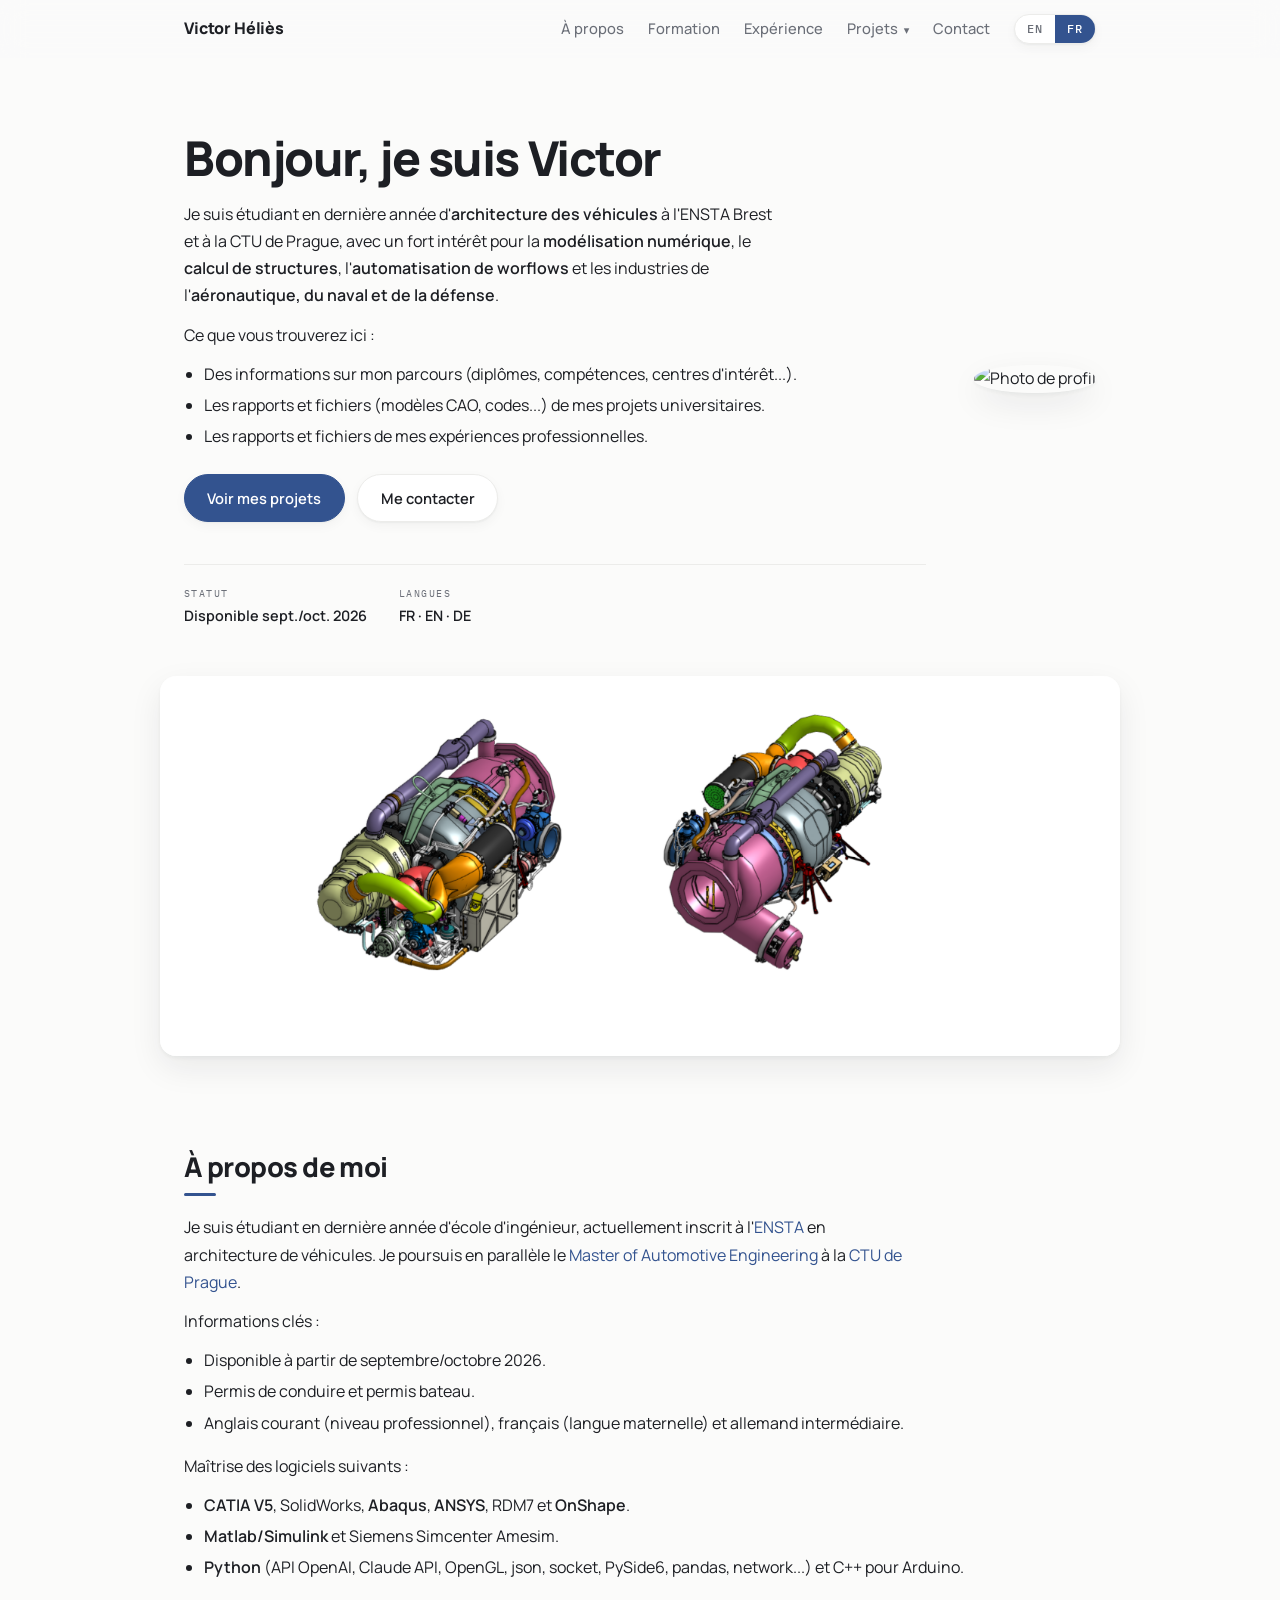
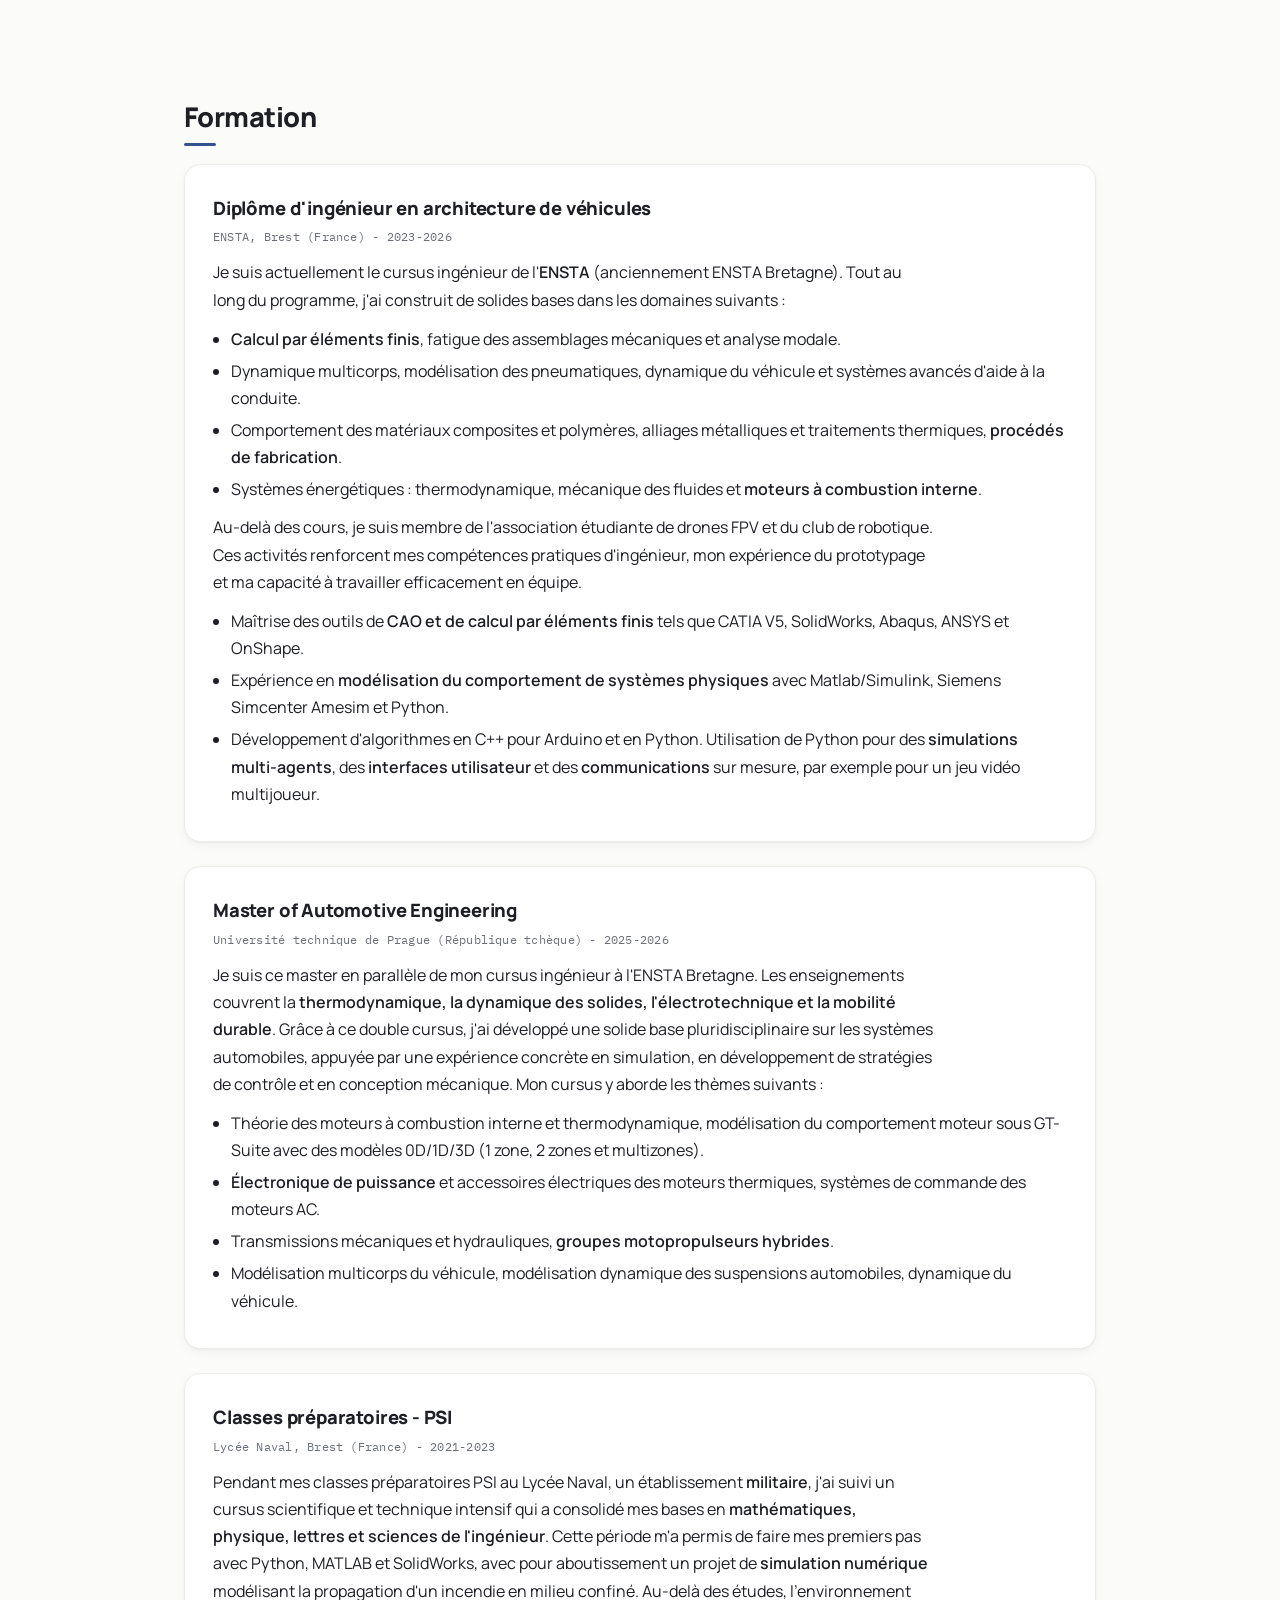
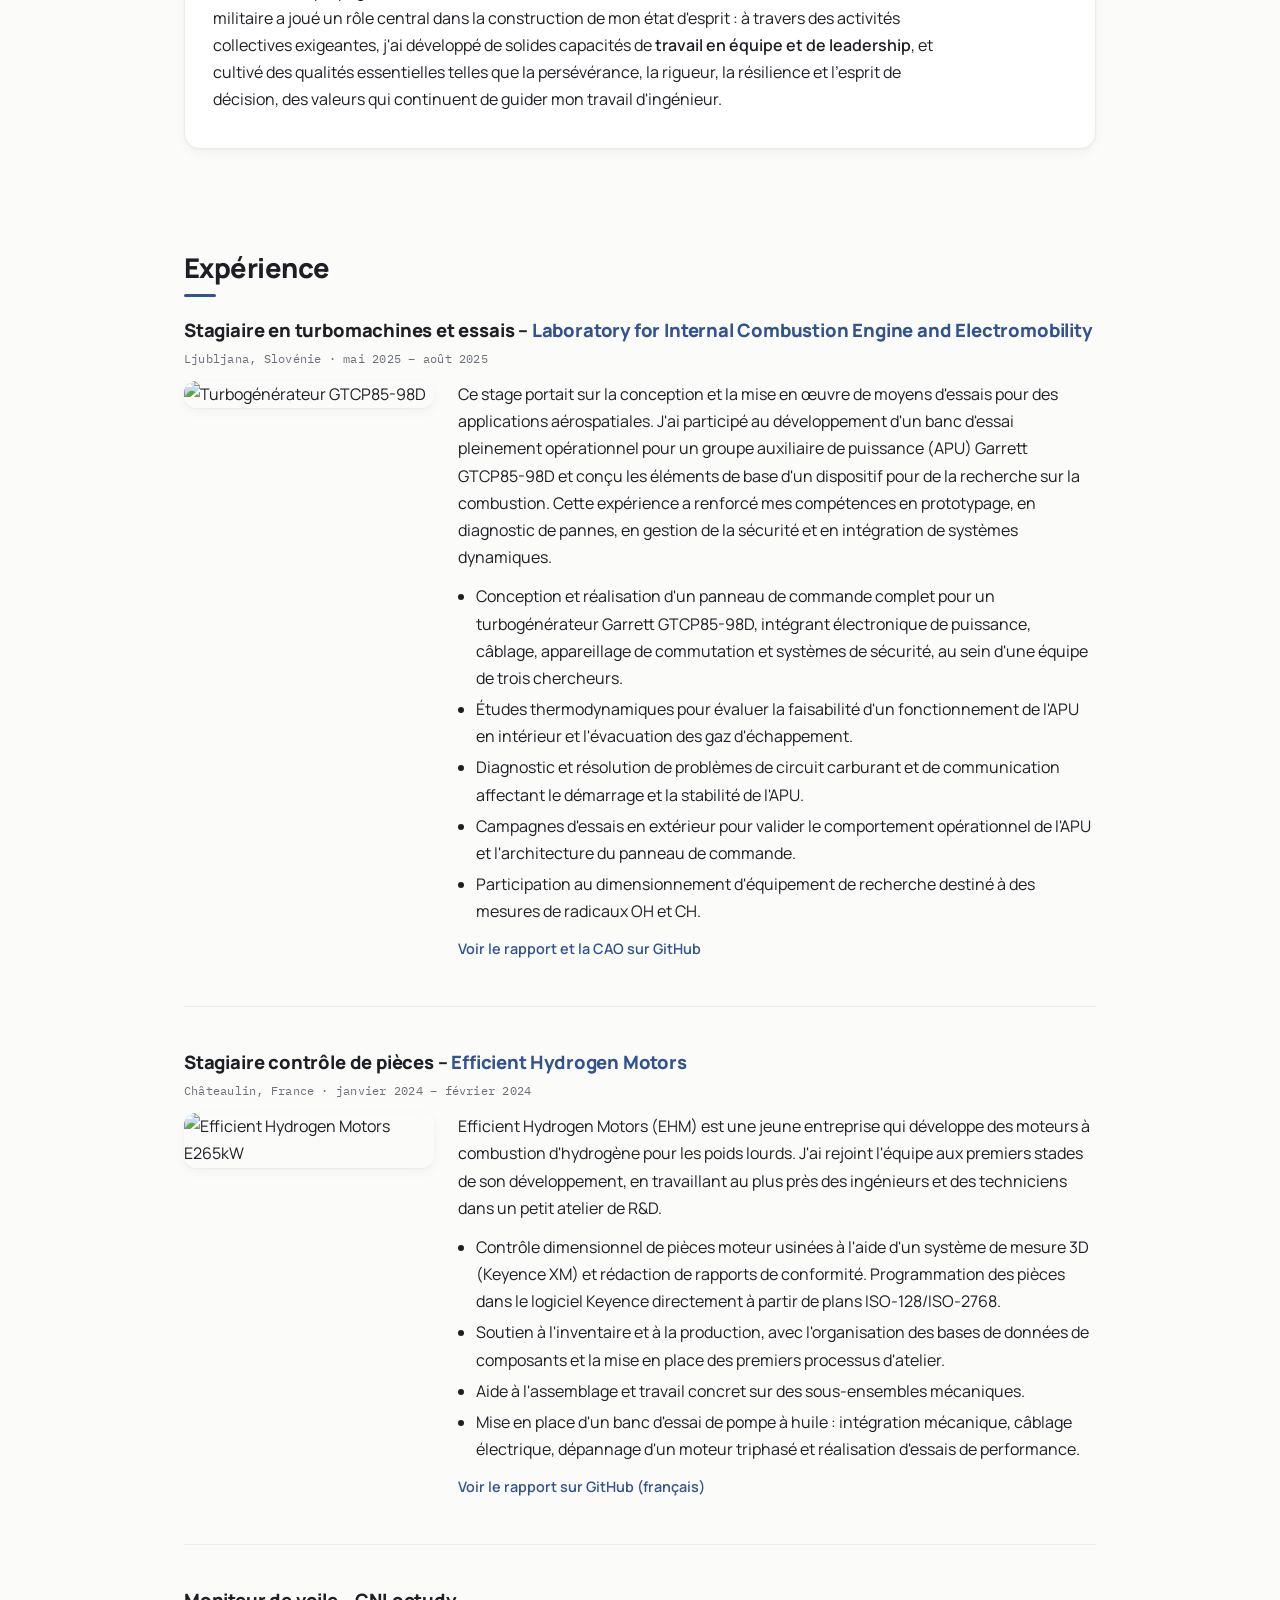
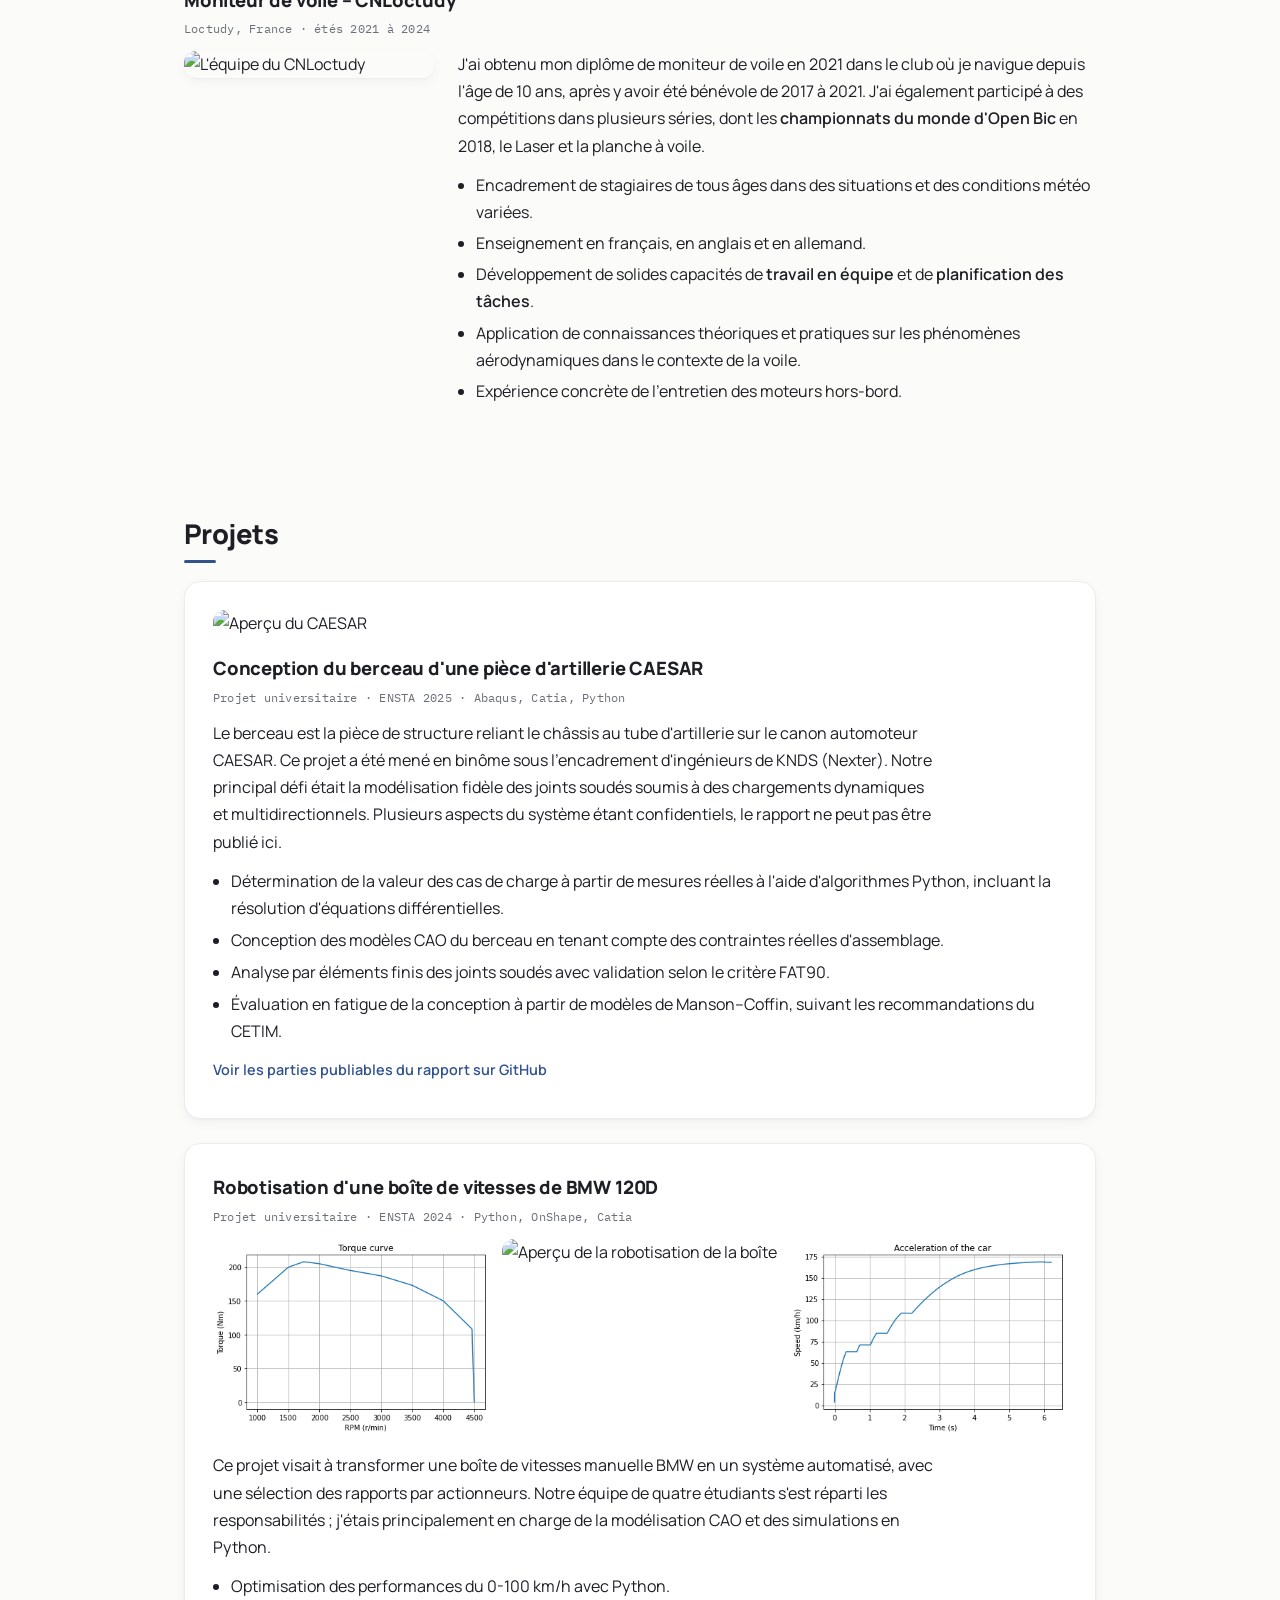
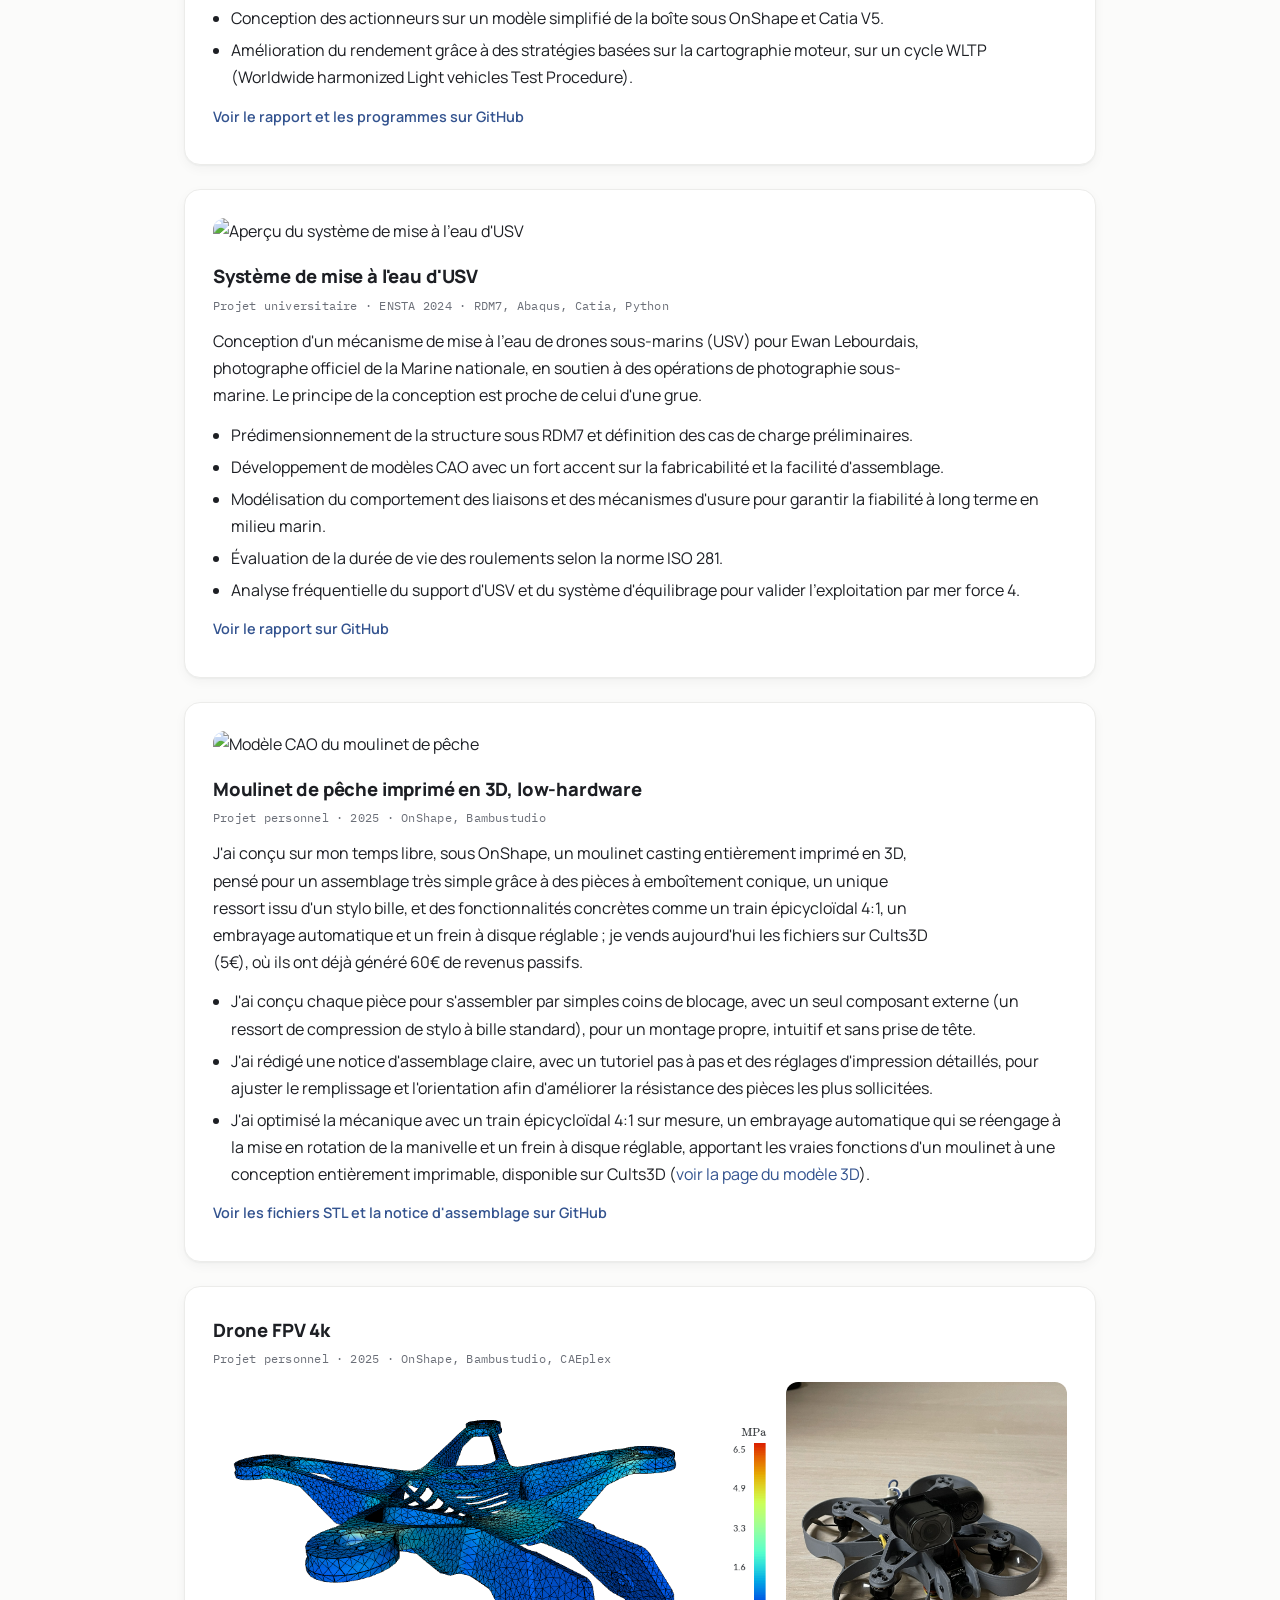
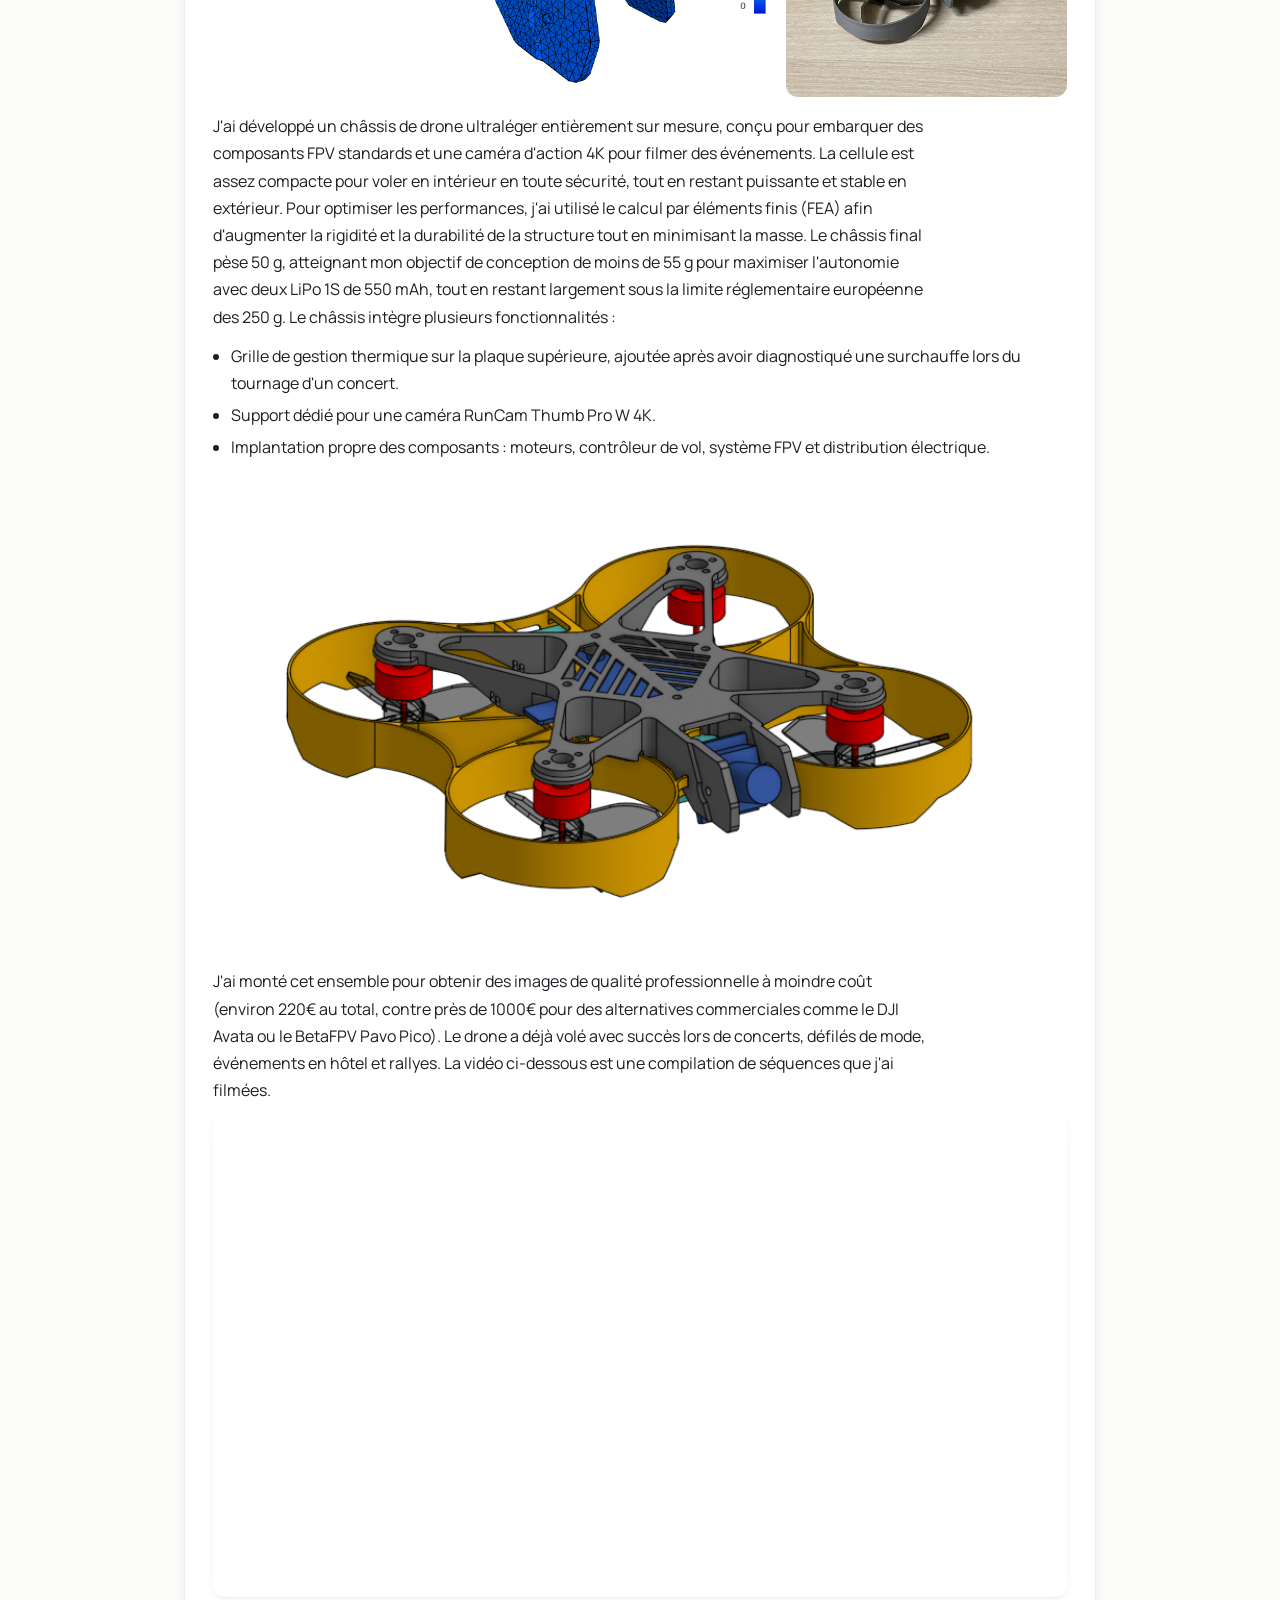
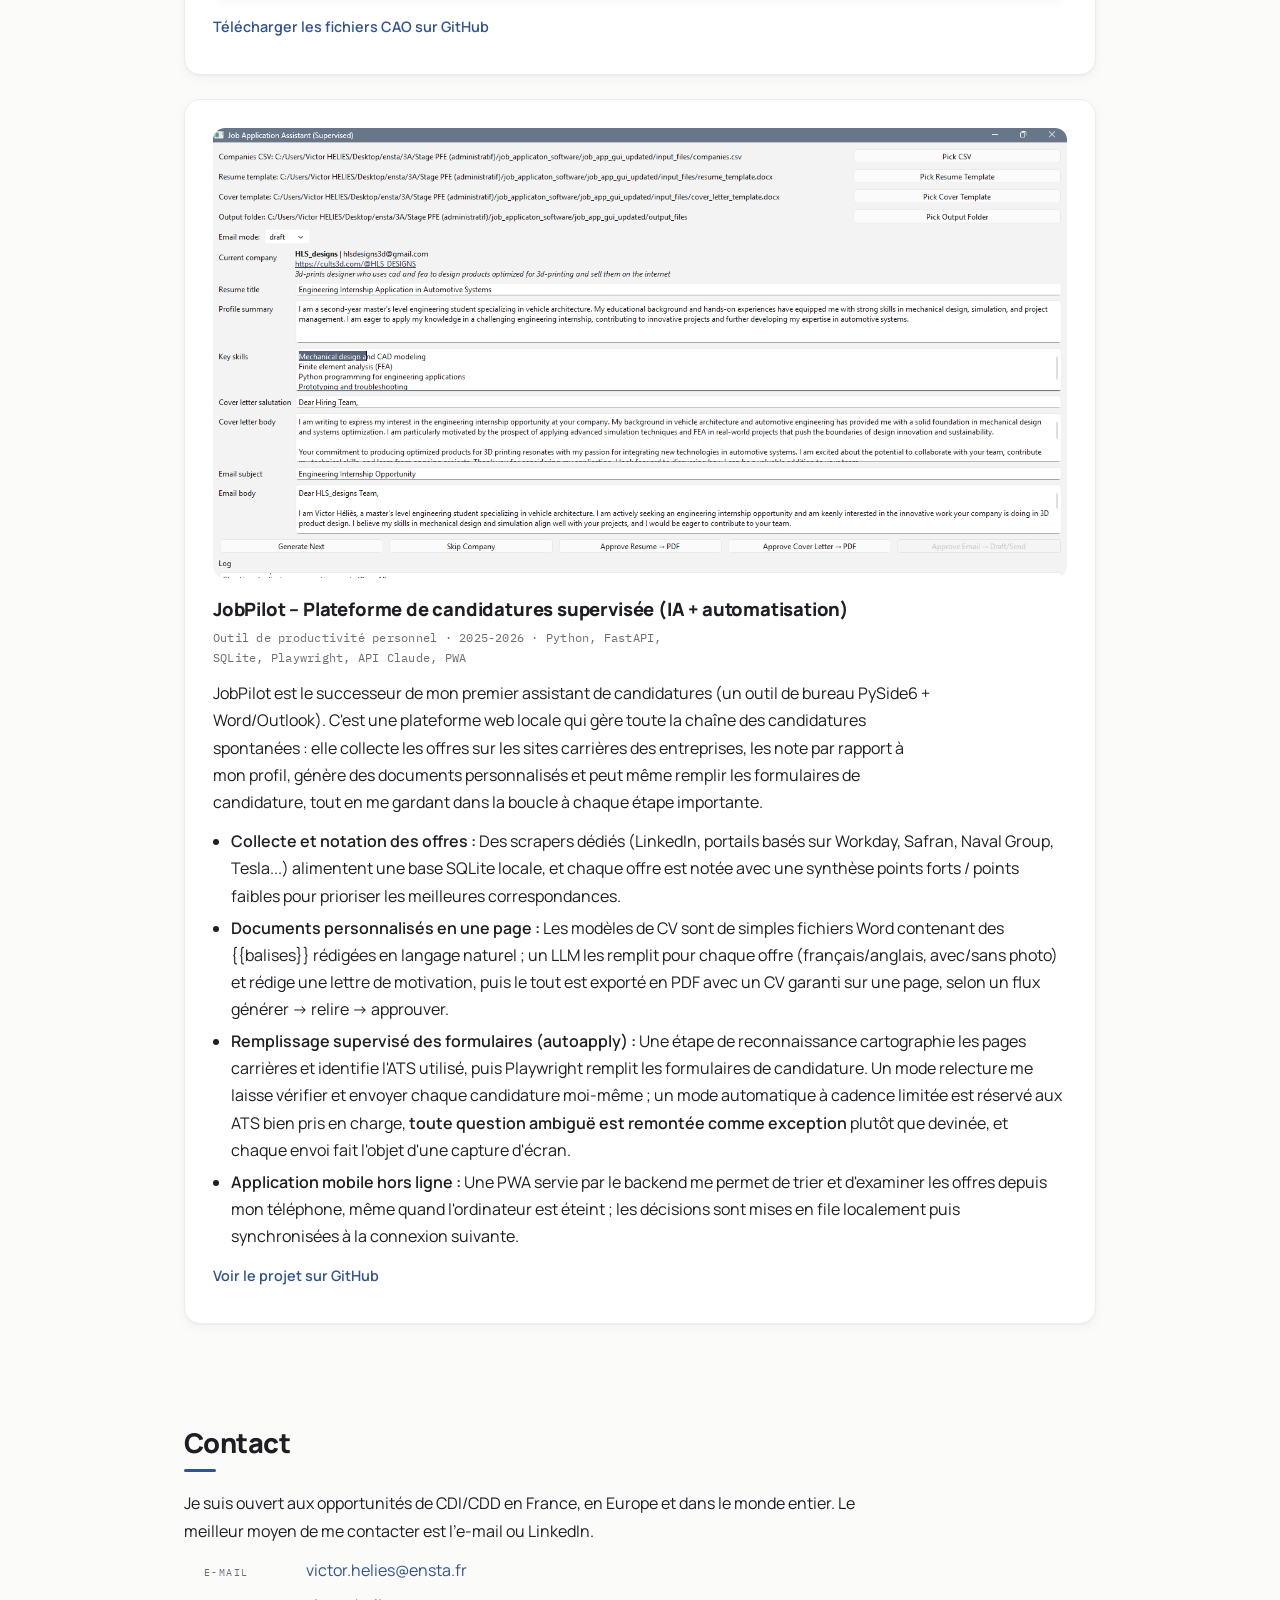
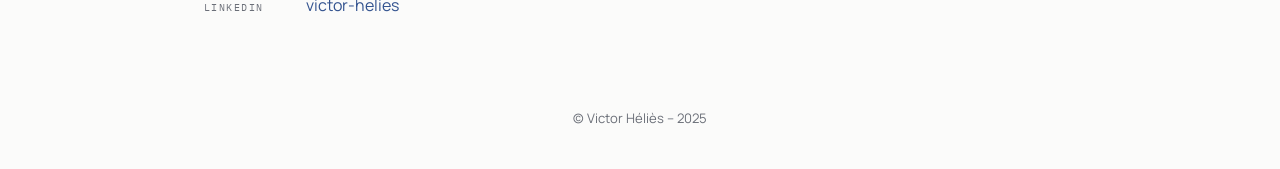
==== commit 494bdb75: "Update index-fr.html" ====
--- a/index-fr.html
+++ b/index-fr.html
@@ -51,7 +51,7 @@
         <div class="hero-text">
           <h2 class="anim anim-2">Bonjour, je suis Victor</h2>
           <p class="anim anim-3">
-            Je suis étudiant en dernière année de <strong>génie mécanique</strong> à l'ENSTA Brest et à la CTU de Prague, avec un fort intérêt pour la <strong>modélisation numérique</strong>, la <strong>CAO orientée calcul de structures</strong>, l'<strong>automatisation des processus</strong> et les industries de l'<strong>aéronautique, du naval et de la défense</strong>.
+            Je suis étudiant en dernière année d'<strong>architecture des véhicules</strong> à l'ENSTA Brest et à la CTU de Prague, avec un fort intérêt pour la <strong>modélisation numérique</strong>, le <strong>calcul de structures</strong>, l'<strong>automatisation de worflows</strong> et les industries de l'<strong>aéronautique, du naval et de la défense</strong>.
           </p>
           <p class="list-lead anim anim-3">Ce que vous trouverez ici :</p>
           <ul class="anim anim-3">
@@ -95,7 +95,7 @@
         <h2 class="reveal">À propos de moi</h2>
         <div class="reveal">
           <p>
-            Je suis étudiant en dernière année de master, actuellement inscrit à l'<a href="https://www.ensta.fr/" target="_blank" rel="noopener">ENSTA Brest</a> en architecture de véhicules.
+            Je suis étudiant en dernière année d'école d'ingénieur, actuellement inscrit à l'<a href="https://www.ensta.fr/" target="_blank" rel="noopener">ENSTA</a> en architecture de véhicules.
             Je poursuis en parallèle le <a href="https://www.mae.cvut.cz/" target="_blank" rel="noopener">Master of Automotive Engineering</a> à la <a href="https://www.cvut.cz/en" target="_blank" rel="noopener">CTU de Prague</a>.
           </p>
           <p class="list-lead">Informations clés :</p>
@@ -108,7 +108,7 @@
           <ul>
             <li><strong>CATIA V5</strong>, SolidWorks, <strong>Abaqus</strong>, <strong>ANSYS</strong>, RDM7 et <strong>OnShape</strong>.</li>
             <li><strong>Matlab/Simulink</strong> et Siemens Simcenter Amesim.</li>
-            <li><strong>Python</strong> (API OpenAI, json, socket, PySide6, pandas, réseau...) et C++ pour Arduino.</li>
+            <li><strong>Python</strong> (API OpenAI, Claude API, OpenGL, json, socket, PySide6, pandas, network...) et C++ pour Arduino.</li>
           </ul>
         </div>
       </div>
@@ -122,16 +122,16 @@
           <article class="card reveal">
             <h3>Diplôme d'ingénieur en architecture de véhicules</h3>
             <p class="meta">ENSTA, Brest (France) - 2023-2026</p>
-            <p>Je suis actuellement le cursus ingénieur de l'<strong>ENSTA</strong> (anciennement ENSTA Bretagne), une formation française de niveau master. Tout au long du programme, j'ai construit de solides bases dans les domaines suivants :</p>
-            <ul>
-              <li><strong>Calcul par éléments finis</strong>, fatigue des structures et analyse modale.</li>
+            <p>Je suis actuellement le cursus ingénieur de l'<strong>ENSTA</strong> (anciennement ENSTA Bretagne). Tout au long du programme, j'ai construit de solides bases dans les domaines suivants :</p>
+            <ul>
+              <li><strong>Calcul par éléments finis</strong>, fatigue des assemblages mécaniques et analyse modale.</li>
               <li>Dynamique multicorps, modélisation des pneumatiques, dynamique du véhicule et systèmes avancés d'aide à la conduite.</li>
               <li>Comportement des matériaux composites et polymères, alliages métalliques et traitements thermiques, <strong>procédés de fabrication</strong>.</li>
               <li>Systèmes énergétiques : thermodynamique, mécanique des fluides et <strong>moteurs à combustion interne</strong>.</li>
             </ul>
             <p>Au-delà des cours, je suis membre de l'association étudiante de drones FPV et du club de robotique. Ces activités renforcent mes compétences pratiques d'ingénieur, mon expérience du prototypage et ma capacité à travailler efficacement en équipe.</p>
             <ul>
-              <li>Maîtrise des outils de <strong>CAO et de calcul par éléments finis</strong> tels que CATIA V5, SolidWorks, Abaqus et OnShape.</li>
+              <li>Maîtrise des outils de <strong>CAO et de calcul par éléments finis</strong> tels que CATIA V5, SolidWorks, Abaqus, ANSYS et OnShape.</li>
               <li>Expérience en <strong>modélisation du comportement de systèmes physiques</strong> avec Matlab/Simulink, Siemens Simcenter Amesim et Python.</li>
               <li>Développement d'algorithmes en C++ pour Arduino et en Python. Utilisation de Python pour des <strong>simulations multi-agents</strong>, des <strong>interfaces utilisateur</strong> et des <strong>communications</strong> sur mesure, par exemple pour un jeu vidéo multijoueur.</li>
             </ul>
@@ -162,20 +162,20 @@
         <h2 class="reveal">Expérience</h2>
 
         <article class="timeline-item reveal">
-          <h3>Stagiaire en turbomachines – <a href="https://web.fs.uni-lj.si/licem/" target="_blank" rel="noopener">Laboratory for Internal Combustion Engine and Electromobility</a></h3>
+          <h3>Stagiaire en turbomachines et essais – <a href="https://web.fs.uni-lj.si/licem/" target="_blank" rel="noopener">Laboratory for Internal Combustion Engine and Electromobility</a></h3>
           <p class="meta">Ljubljana, Slovénie · mai 2025 – août 2025</p>
           <div class="experience-body">
             <img src="images/apu_cad.png" alt="Turbogénérateur GTCP85-98D" class="experience-img" />
             <div>
               <p>
-                Ce stage portait sur la conception et la mise en œuvre de moyens d'essais pour des applications aérospatiales. J'ai participé au développement d'un banc d'essai pleinement opérationnel pour un groupe auxiliaire de puissance (APU) Garrett GTCP85-98D et conçu les éléments de base d'un bec Bunsen grande échelle destiné à la recherche. Cette expérience a renforcé mes compétences en prototypage, en diagnostic de pannes, en gestion de la sécurité et en intégration de systèmes dynamiques.
+                Ce stage portait sur la conception et la mise en œuvre de moyens d'essais pour des applications aérospatiales. J'ai participé au développement d'un banc d'essai pleinement opérationnel pour un groupe auxiliaire de puissance (APU) Garrett GTCP85-98D et conçu les éléments de base d'un dispositif pour de la recherche sur la combustion. Cette expérience a renforcé mes compétences en prototypage, en diagnostic de pannes, en gestion de la sécurité et en intégration de systèmes dynamiques.
               </p>
               <ul>
                 <li>Conception et réalisation d'un panneau de commande complet pour un turbogénérateur Garrett GTCP85-98D, intégrant électronique de puissance, câblage, appareillage de commutation et systèmes de sécurité, au sein d'une équipe de trois chercheurs.</li>
                 <li>Études thermodynamiques pour évaluer la faisabilité d'un fonctionnement de l'APU en intérieur et l'évacuation des gaz d'échappement.</li>
                 <li>Diagnostic et résolution de problèmes de circuit carburant et de communication affectant le démarrage et la stabilité de l'APU.</li>
                 <li>Campagnes d'essais en extérieur pour valider le comportement opérationnel de l'APU et l'architecture du panneau de commande.</li>
-                <li>Participation au dimensionnement d'un bec Bunsen grande échelle destiné à des mesures de radicaux OH et CH.</li>
+                <li>Participation au dimensionnement d'équipement de recherche destiné à des mesures de radicaux OH et CH.</li>
               </ul>
               <p class="links">
                 <a href="https://github.com/VictorHelies/portfolio/tree/main/apu_internship" target="_blank" rel="noopener">Voir le rapport et la CAO sur GitHub</a>
@@ -298,10 +298,10 @@
           <!-- Projet 4 -->
           <article id="Fishing-gear" class="card reveal">
             <div class="card-img-wrap"><img src="images/baitcaster_cutout.png" alt="Modèle CAO du moulinet de pêche" class="card-img" /></div>
-            <h3>Moulinet de pêche imprimé en 3D, quasi sans visserie</h3>
+            <h3>Moulinet de pêche imprimé en 3D, low-hardware</h3>
             <p class="meta">Projet personnel · 2025 · OnShape, Bambustudio</p>
             <p>
-              J'ai conçu sur mon temps libre, sous OnShape, un moulinet casting entièrement imprimé en 3D, pensé pour un assemblage très simple grâce à des pièces à emboîtement conique, un unique ressort de compression de stylo à bille, et des fonctionnalités concrètes comme un train épicycloïdal 4:1, un embrayage automatique et un frein à disque réglable ; je vends aujourd'hui les fichiers sur Cults3D (5€), où ils ont déjà généré 60€ de revenus passifs.
+              J'ai conçu sur mon temps libre, sous OnShape, un moulinet casting entièrement imprimé en 3D, pensé pour un assemblage très simple grâce à des pièces à emboîtement conique, un unique ressort issu d'un stylo bille, et des fonctionnalités concrètes comme un train épicycloïdal 4:1, un embrayage automatique et un frein à disque réglable ; je vends aujourd'hui les fichiers sur Cults3D (5€), où ils ont déjà généré 60€ de revenus passifs.
             </p>
             <ul>
               <li>
@@ -372,7 +372,7 @@
               </li>
               <li>
                 <strong>Remplissage supervisé des formulaires (autoapply) :</strong>
-                Une étape de reconnaissance cartographie les pages carrières et identifie l'ATS utilisé, puis Playwright remplit les formulaires de candidature. Un mode relecture me laisse vérifier et envoyer chaque candidature moi-même ; un mode automatique à cadence limitée est réservé aux ATS bien pris en charge, toute question ambiguë est remontée comme exception plutôt que devinée, et chaque envoi fait l'objet d'une capture d'écran.
+                Une étape de reconnaissance cartographie les pages carrières et identifie l'ATS utilisé, puis Playwright remplit les formulaires de candidature. Un mode relecture me laisse vérifier et envoyer chaque candidature moi-même ; un mode automatique à cadence limitée est réservé aux ATS bien pris en charge, <strong>toute question ambiguë est remontée comme exception</strong> plutôt que devinée, et chaque envoi fait l'objet d'une capture d'écran.
               </li>
               <li>
                 <strong>Application mobile hors ligne :</strong>
@@ -393,7 +393,7 @@
         <h2 class="reveal">Contact</h2>
         <div class="reveal">
           <p>
-            Je suis ouvert aux opportunités de stage et d'emploi en France, en Europe et dans le monde entier.
+            Je suis ouvert aux opportunités de CDI/CDD en France, en Europe et dans le monde entier.
             Le meilleur moyen de me contacter est l'e-mail ou LinkedIn.
           </p>
           <ul class="contact-list">
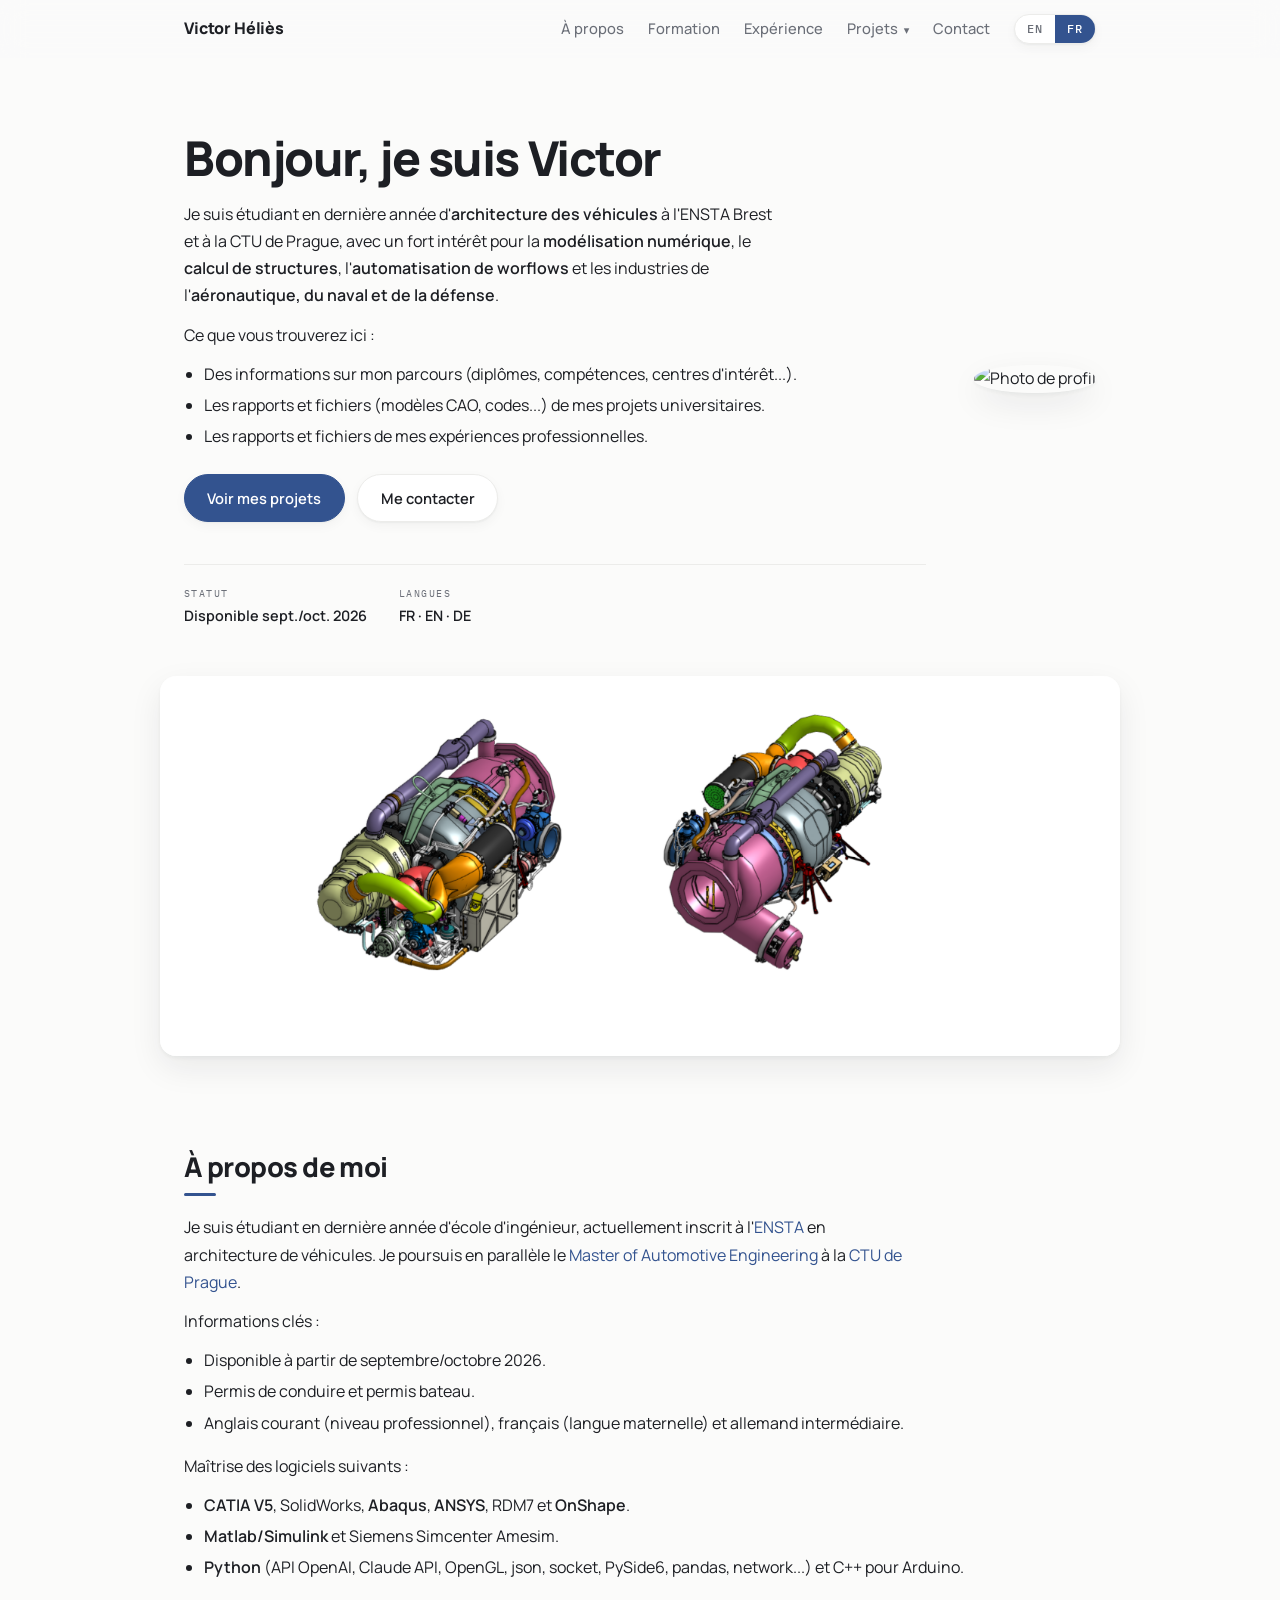
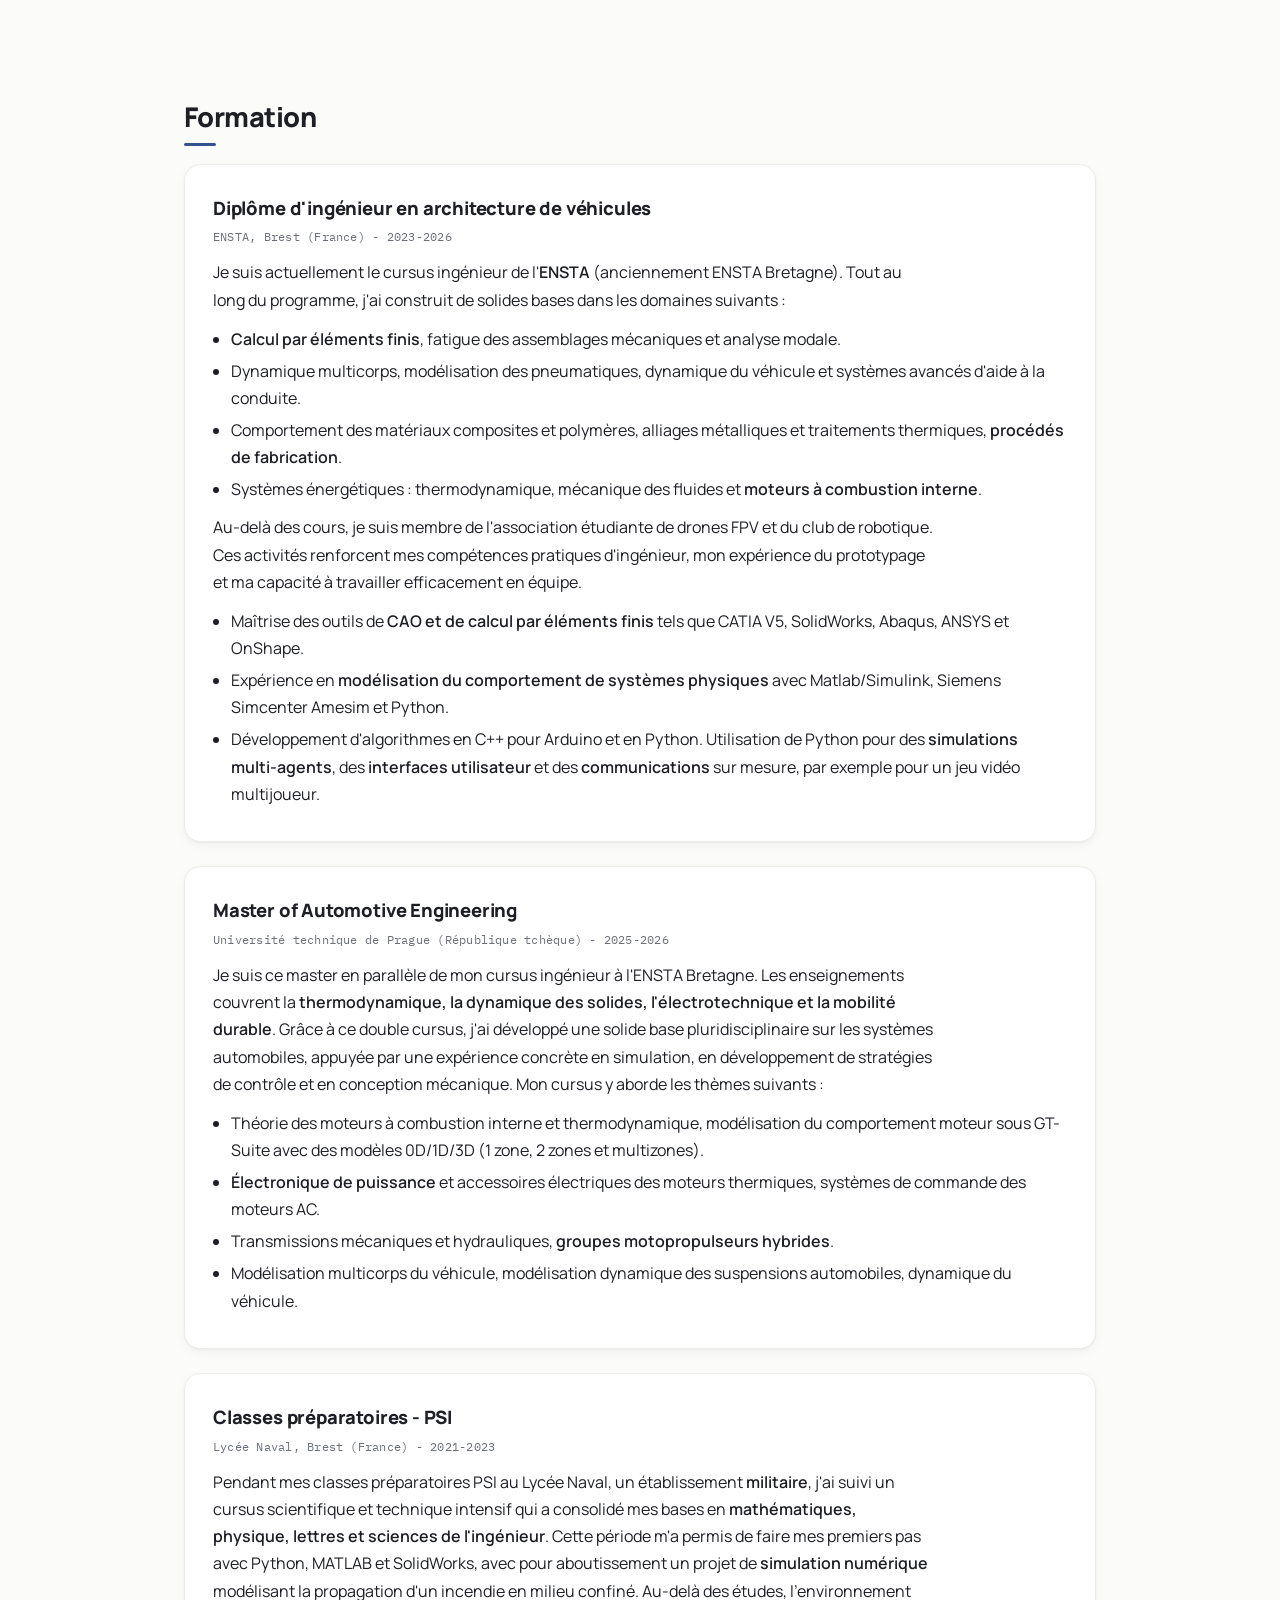
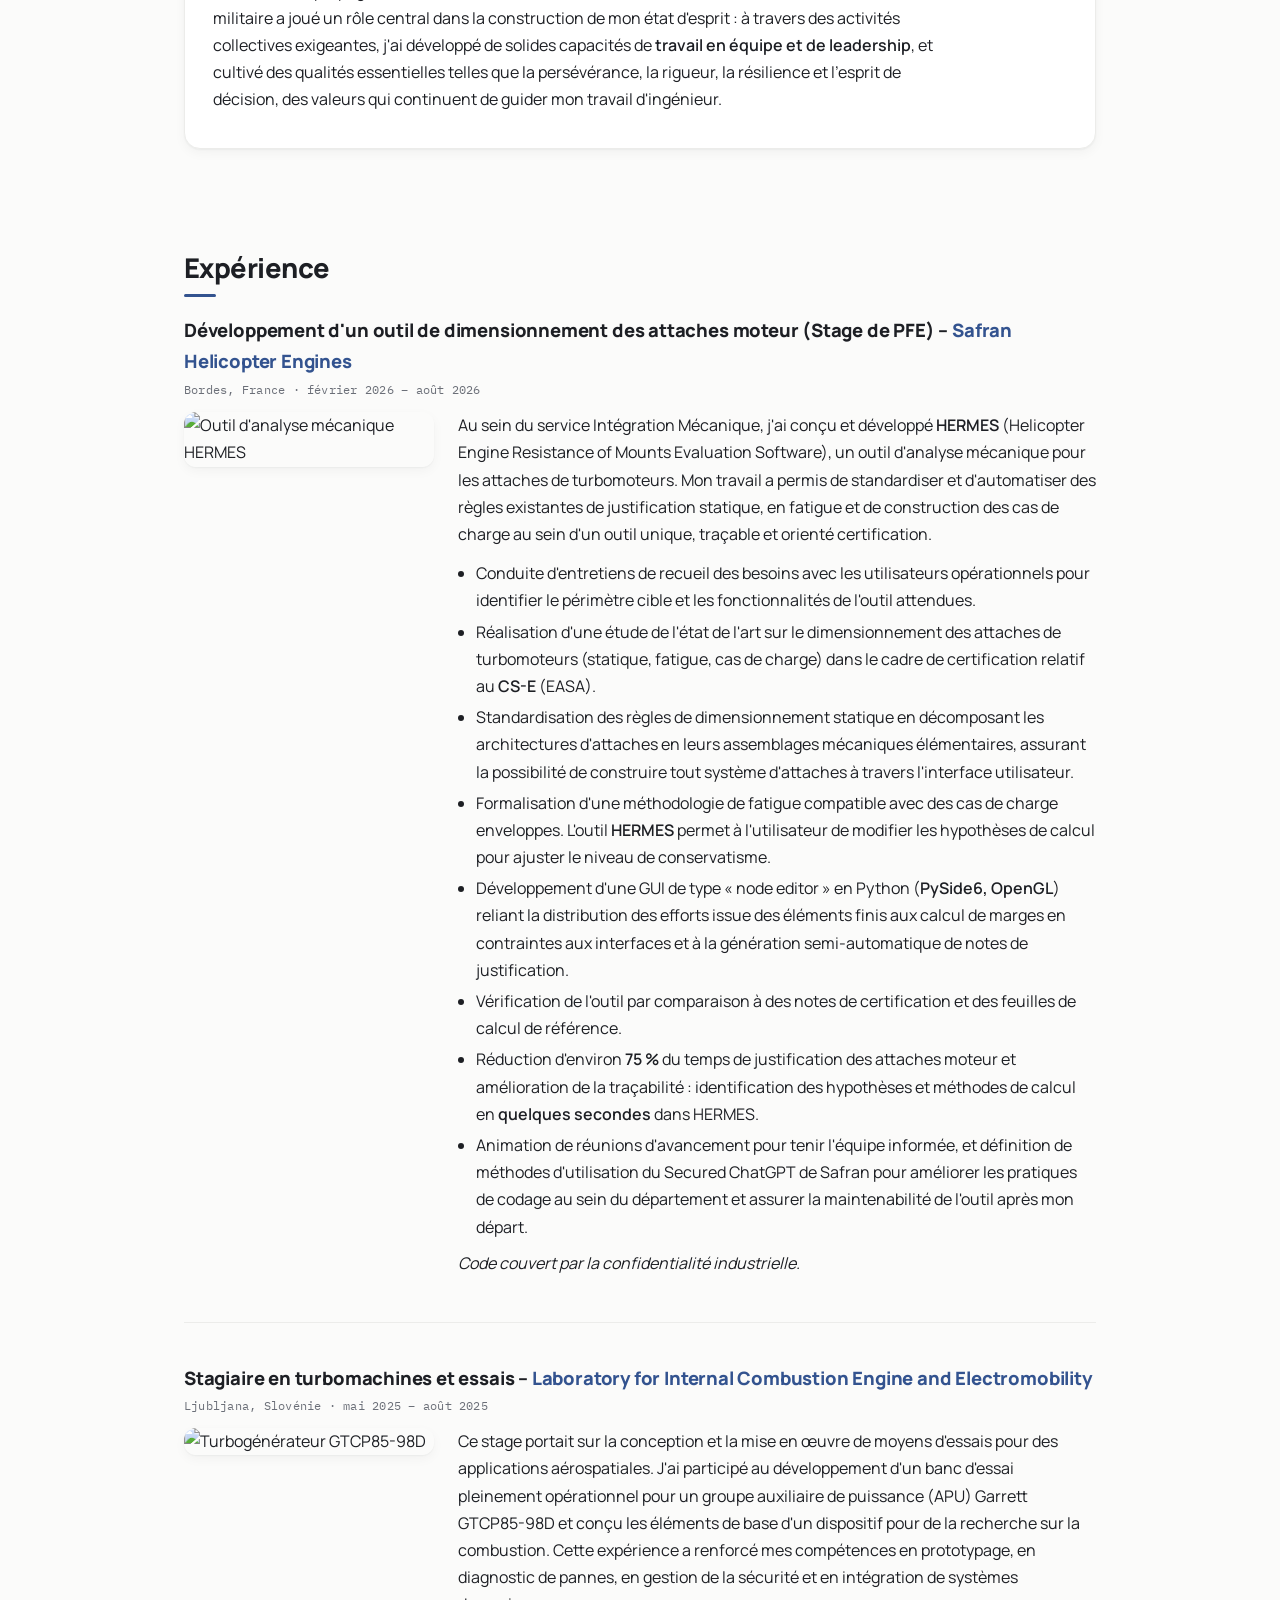
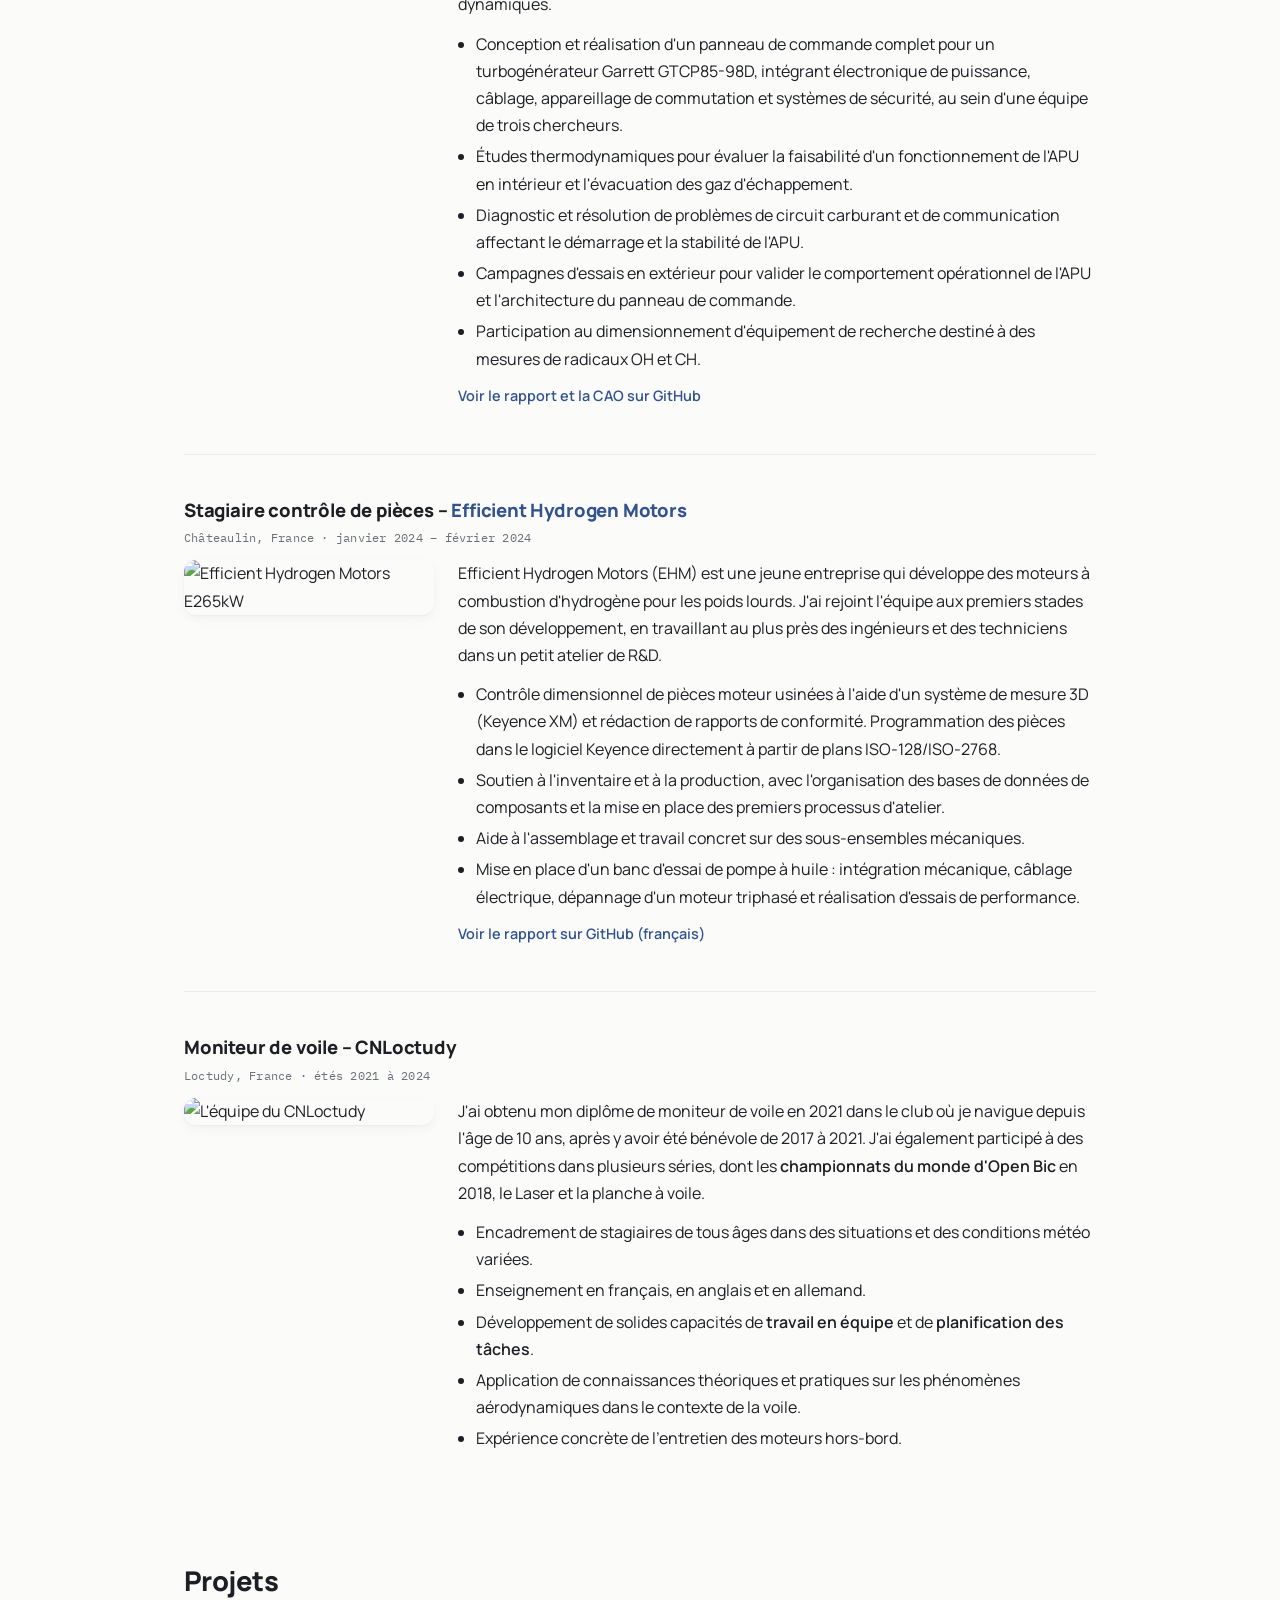
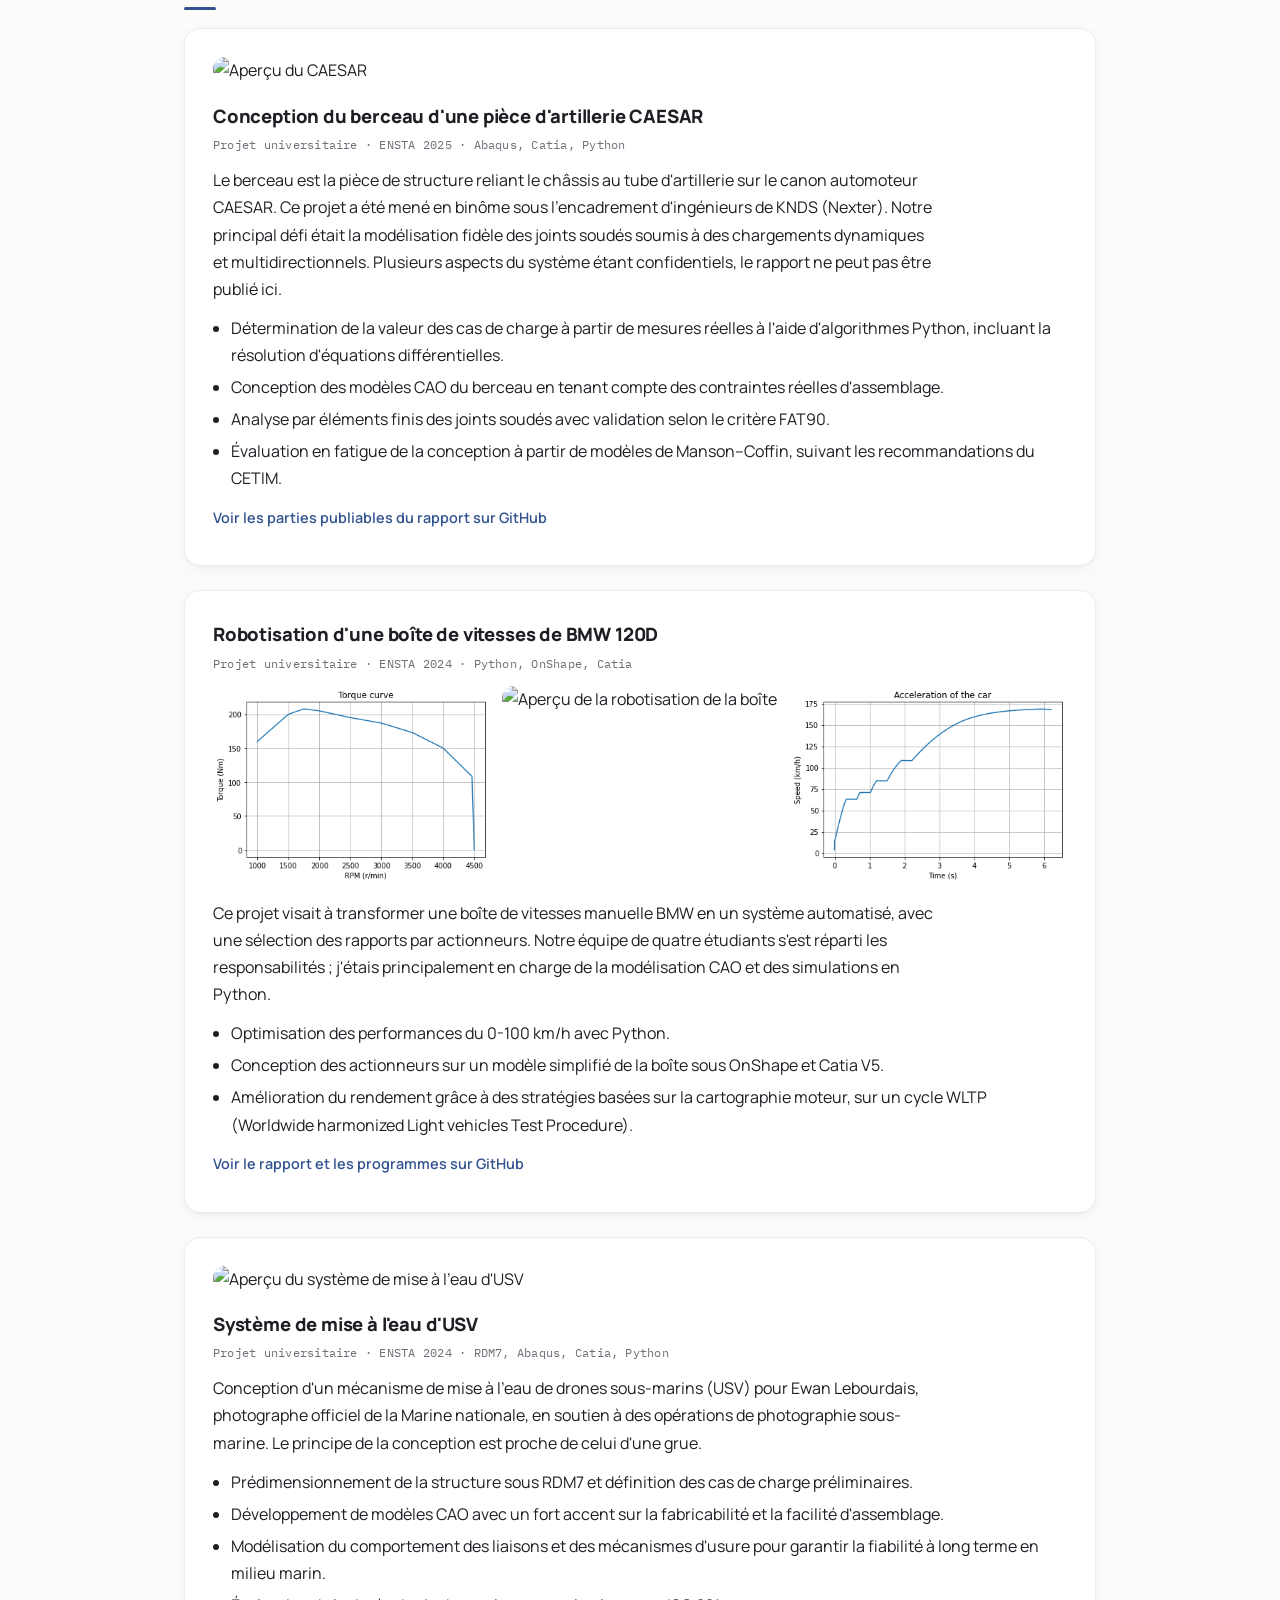
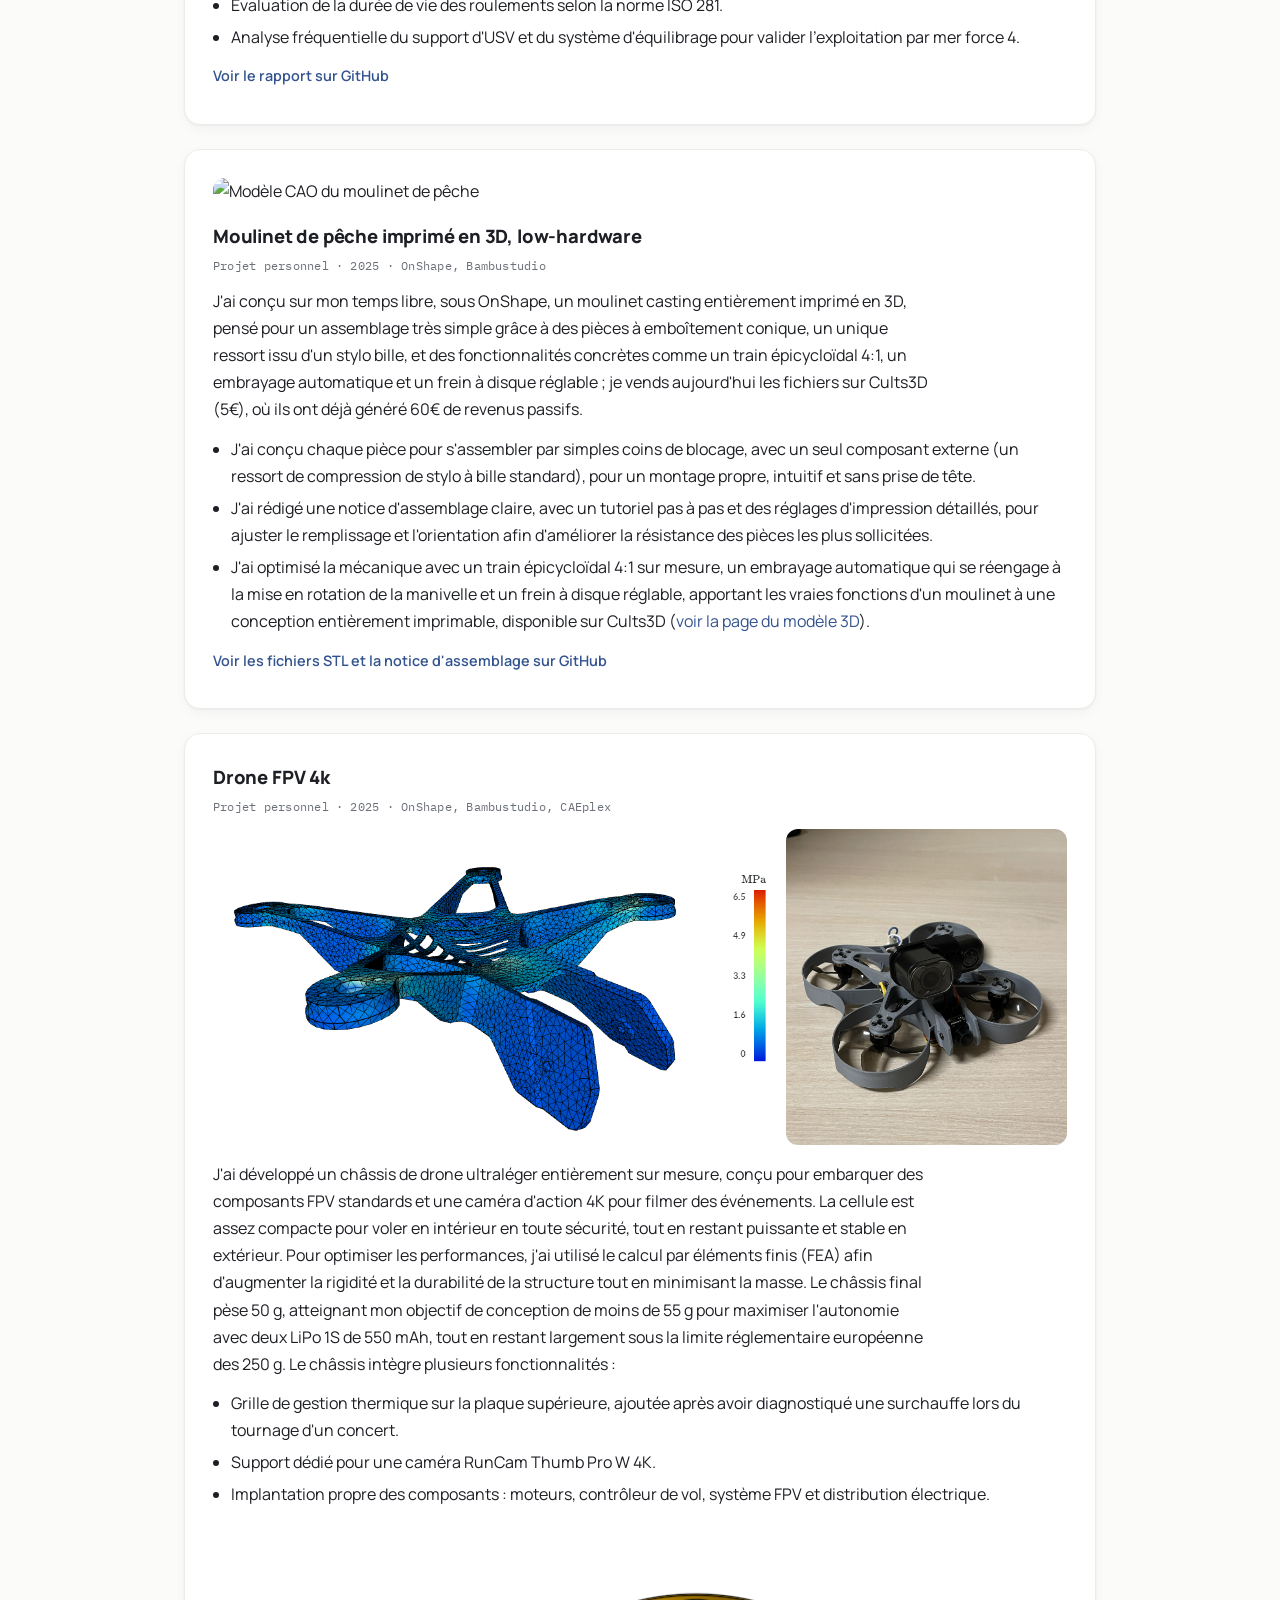
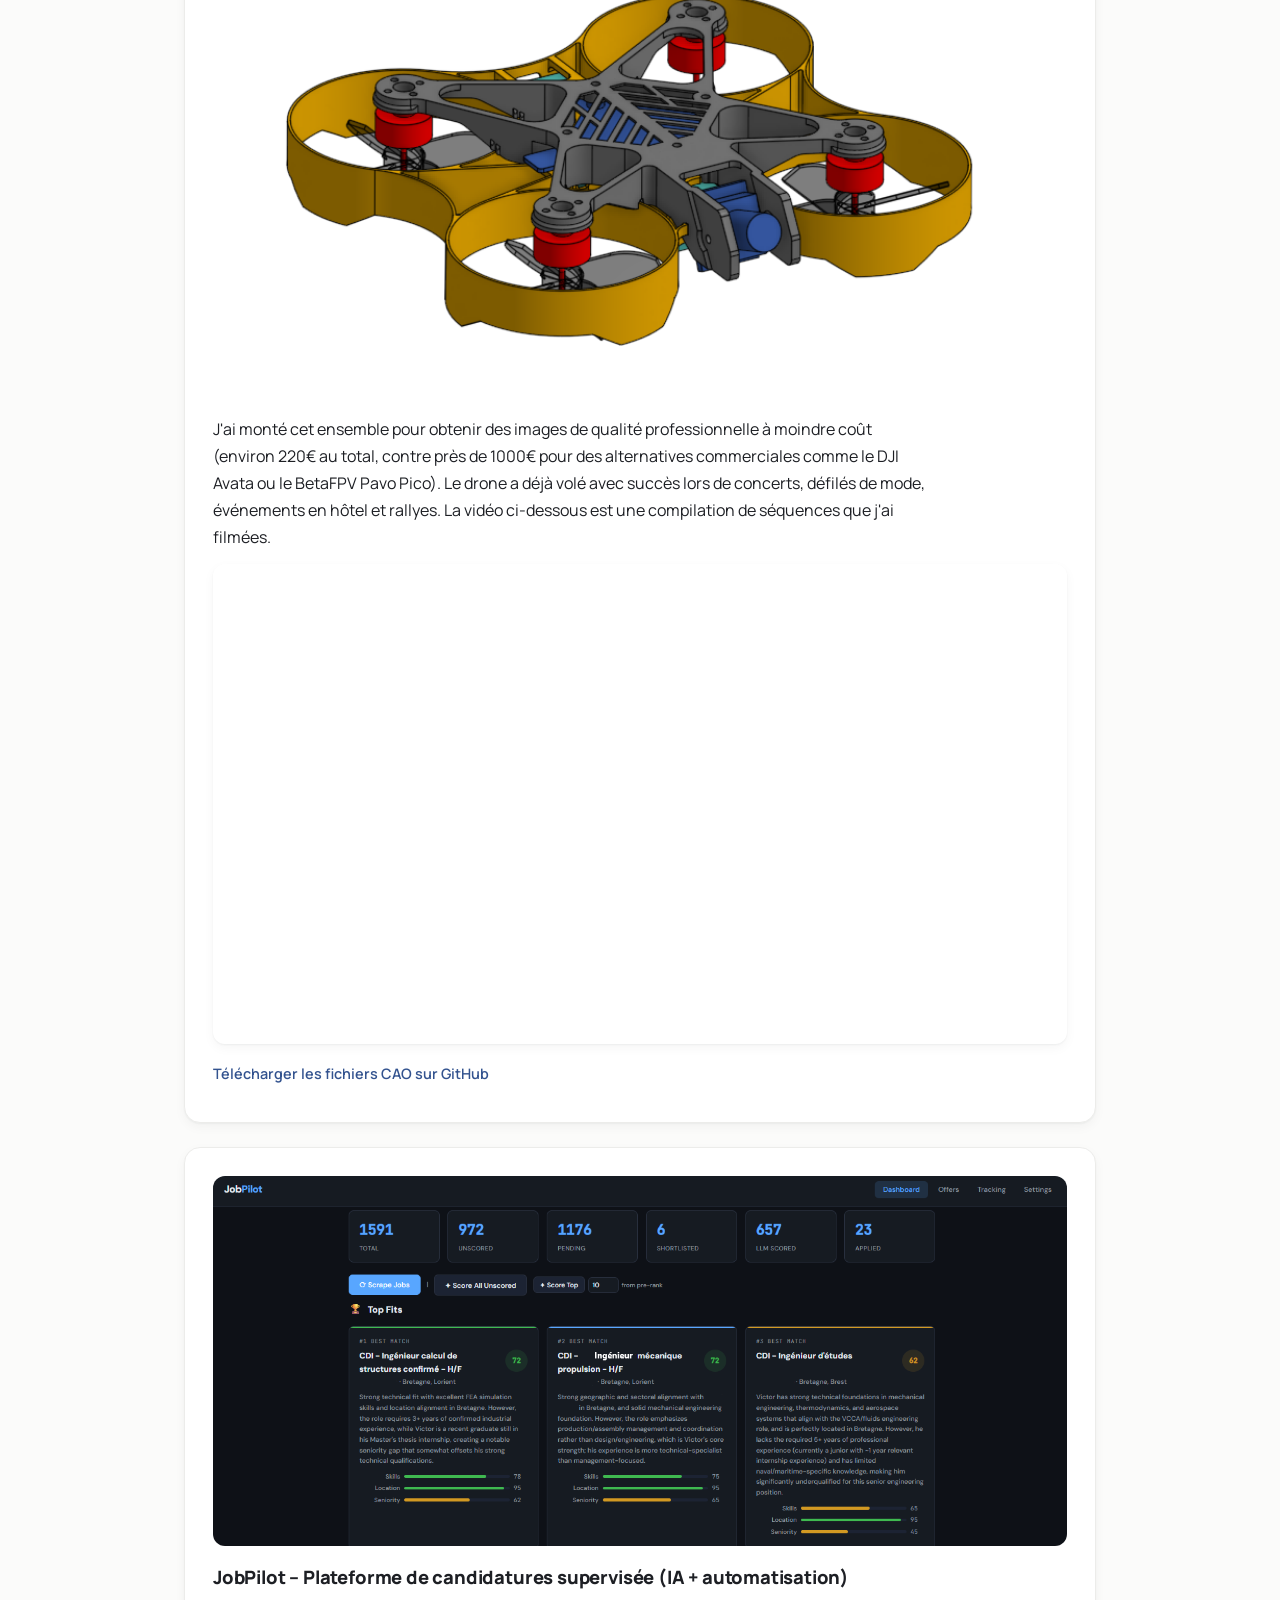
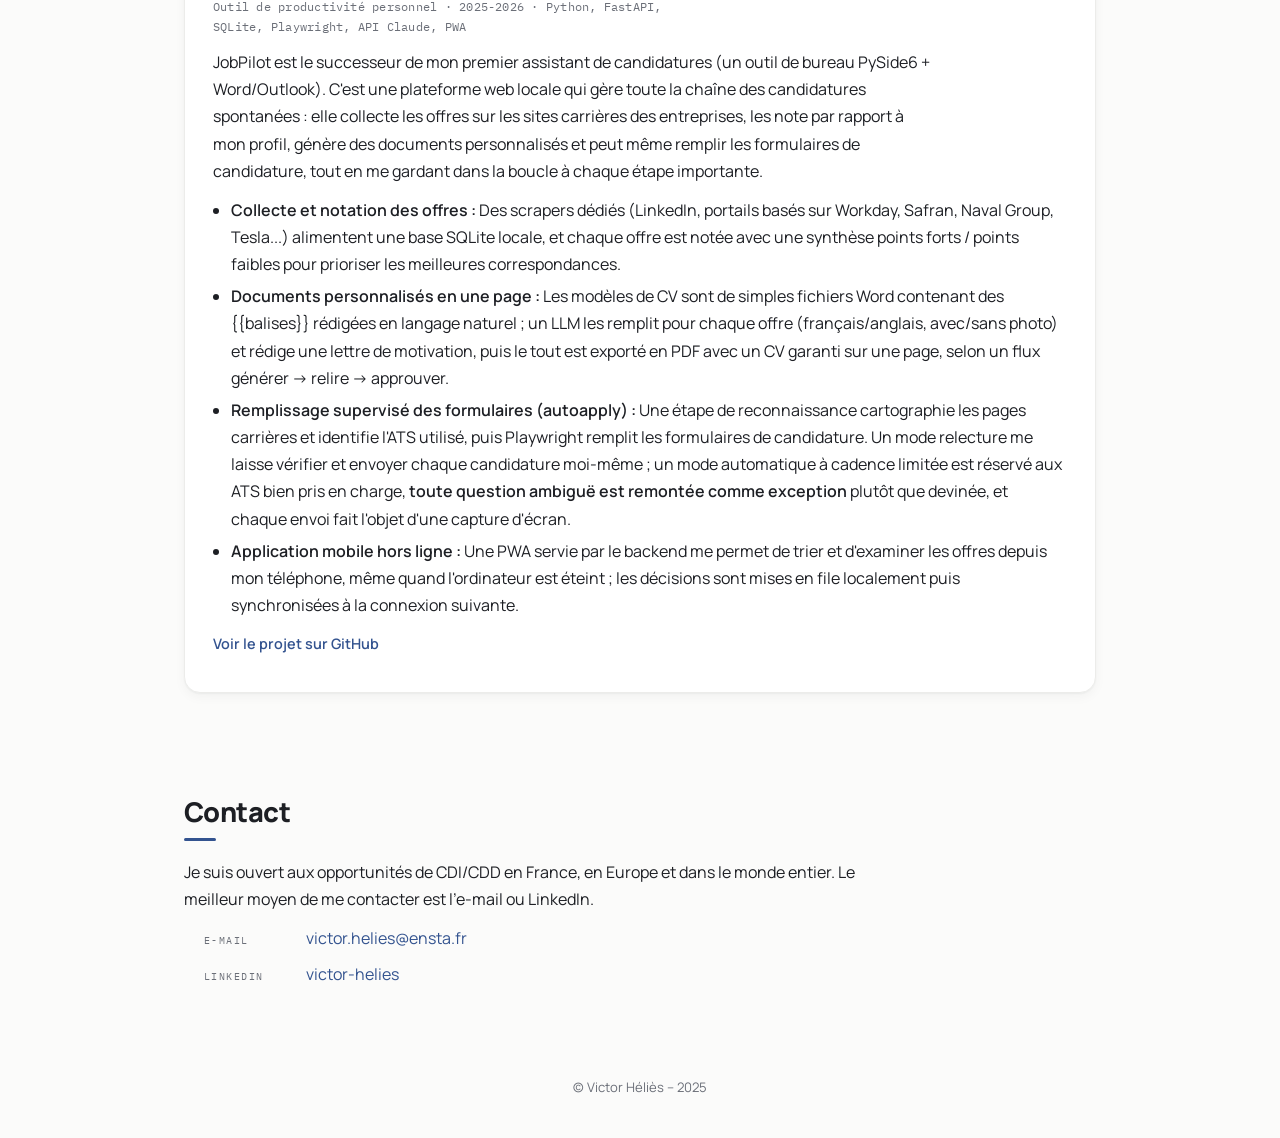
==== commit 55c8ce80: "Ajout expérience Safran HE" ====
--- a/index-fr.html
+++ b/index-fr.html
@@ -95,8 +95,8 @@
         <h2 class="reveal">À propos de moi</h2>
         <div class="reveal">
           <p>
-            Je suis étudiant en dernière année d'école d'ingénieur, actuellement inscrit à l'<a href="https://www.ensta.fr/" target="_blank" rel="noopener">ENSTA</a> en architecture de véhicules.
-            Je poursuis en parallèle le <a href="https://www.mae.cvut.cz/" target="_blank" rel="noopener">Master of Automotive Engineering</a> à la <a href="https://www.cvut.cz/en" target="_blank" rel="noopener">CTU de Prague</a>.
+            Je suis étudiant en dernière année d'école d'ingénieur, actuellement inscrit à l'<a href="https://urldefense.com/v3/__https://www.ensta.fr/__;!!P3IToRM6tg!mvpNkjvjdDRg4ZOqBXzapUqs_LuiTkJa_lxJUfIPp5-6mftrjMWa_hI8UEDWZluibRiwG9tz64WTIEECmcyrfNEERzQPsI0l$" target="_blank" rel="noopener">ENSTA</a> en architecture de véhicules.
+            Je poursuis en parallèle le <a href="https://urldefense.com/v3/__https://www.mae.cvut.cz/__;!!P3IToRM6tg!mvpNkjvjdDRg4ZOqBXzapUqs_LuiTkJa_lxJUfIPp5-6mftrjMWa_hI8UEDWZluibRiwG9tz64WTIEECmcyrfNEERxChR94B$" target="_blank" rel="noopener">Master of Automotive Engineering</a> à la <a href="https://urldefense.com/v3/__https://www.cvut.cz/en__;!!P3IToRM6tg!mvpNkjvjdDRg4ZOqBXzapUqs_LuiTkJa_lxJUfIPp5-6mftrjMWa_hI8UEDWZluibRiwG9tz64WTIEECmcyrfNEER3lS40q3$" target="_blank" rel="noopener">CTU de Prague</a>.
           </p>
           <p class="list-lead">Informations clés :</p>
           <ul>
@@ -162,7 +162,33 @@
         <h2 class="reveal">Expérience</h2>
 
         <article class="timeline-item reveal">
-          <h3>Stagiaire en turbomachines et essais – <a href="https://web.fs.uni-lj.si/licem/" target="_blank" rel="noopener">Laboratory for Internal Combustion Engine and Electromobility</a></h3>
+          <h3>Développement d'un outil de dimensionnement des attaches moteur (Stage de PFE) – <a href="https://urldefense.com/v3/__https://www.safran-group.com/fr/societes/safran-helicopter-engines__;!!P3IToRM6tg!mvpNkjvjdDRg4ZOqBXzapUqs_LuiTkJa_lxJUfIPp5-6mftrjMWa_hI8UEDWZluibRiwG9tz64WTIEECmcyrfNEER56ZVk6G$" target="_blank" rel="noopener">Safran Helicopter Engines</a></h3>
+          <p class="meta">Bordes, France · février 2026 – août 2026</p>
+          <div class="experience-body">
+            <img src="images/hermes.png" alt="Outil d'analyse mécanique HERMES" class="experience-img" />
+            <div>
+              <p>
+                Au sein du service Intégration Mécanique, j'ai conçu et développé <strong>HERMES</strong> (Helicopter Engine Resistance of Mounts Evaluation Software), un outil d'analyse mécanique pour les attaches de turbomoteurs. Mon travail a permis de standardiser et d'automatiser des règles existantes de justification statique, en fatigue et de construction des cas de charge au sein d'un outil unique, traçable et orienté certification.
+              </p>
+              <ul>
+                <li>Conduite d'entretiens de recueil des besoins avec les utilisateurs opérationnels pour identifier le périmètre cible et les fonctionnalités de l'outil attendues.</li>
+                <li>Réalisation d'une étude de l'état de l'art sur le dimensionnement des attaches de turbomoteurs (statique, fatigue, cas de charge) dans le cadre de certification relatif au <strong>CS-E</strong> (EASA).</li>
+                <li>Standardisation des règles de dimensionnement statique en décomposant les architectures d'attaches en leurs assemblages mécaniques élémentaires, assurant la possibilité de construire tout système d'attaches à travers l'interface utilisateur.</li>
+                <li>Formalisation d'une méthodologie de fatigue compatible avec des cas de charge enveloppes. L'outil <strong>HERMES</strong> permet à l'utilisateur de modifier les hypothèses de calcul pour ajuster le niveau de conservatisme.</li>
+                <li>Développement d'une GUI de type « node editor » en Python (<strong>PySide6, OpenGL</strong>) reliant la distribution des efforts issue des éléments finis aux calcul de marges en contraintes aux interfaces et à la génération semi-automatique de notes de justification.</li>
+                <li>Vérification de l'outil par comparaison à des notes de certification et des feuilles de calcul de référence.</li>
+                <li>Réduction d'environ <strong>75 %</strong> du temps de justification des attaches moteur et amélioration de la traçabilité : identification des hypothèses et méthodes de calcul en <strong>quelques secondes</strong> dans HERMES.</li>
+                <li>Animation de réunions d'avancement pour tenir l'équipe informée, et définition de méthodes d'utilisation du Secured ChatGPT de Safran pour améliorer les pratiques de codage au sein du département et assurer la maintenabilité de l'outil après mon départ.</li>
+              </ul>
+              <p class="links">
+                <em>Code couvert par la confidentialité industrielle.</em>
+              </p>
+            </div>
+          </div>
+        </article>
+
+        <article class="timeline-item reveal">
+          <h3>Stagiaire en turbomachines et essais – <a href="https://urldefense.com/v3/__https://web.fs.uni-lj.si/licem/__;!!P3IToRM6tg!mvpNkjvjdDRg4ZOqBXzapUqs_LuiTkJa_lxJUfIPp5-6mftrjMWa_hI8UEDWZluibRiwG9tz64WTIEECmcyrfNEERy5ftDiF$" target="_blank" rel="noopener">Laboratory for Internal Combustion Engine and Electromobility</a></h3>
           <p class="meta">Ljubljana, Slovénie · mai 2025 – août 2025</p>
           <div class="experience-body">
             <img src="images/apu_cad.png" alt="Turbogénérateur GTCP85-98D" class="experience-img" />
@@ -178,14 +204,14 @@
                 <li>Participation au dimensionnement d'équipement de recherche destiné à des mesures de radicaux OH et CH.</li>
               </ul>
               <p class="links">
-                <a href="https://github.com/VictorHelies/portfolio/tree/main/apu_internship" target="_blank" rel="noopener">Voir le rapport et la CAO sur GitHub</a>
+                <a href="https://urldefense.com/v3/__https://github.com/VictorHelies/portfolio/tree/main/apu_internship__;!!P3IToRM6tg!mvpNkjvjdDRg4ZOqBXzapUqs_LuiTkJa_lxJUfIPp5-6mftrjMWa_hI8UEDWZluibRiwG9tz64WTIEECmcyrfNEER0zy4eWh$" target="_blank" rel="noopener">Voir le rapport et la CAO sur GitHub</a>
               </p>
             </div>
           </div>
         </article>
 
         <article class="timeline-item reveal">
-          <h3>Stagiaire contrôle de pièces – <a href="https://ehm.bzh" target="_blank" rel="noopener">Efficient Hydrogen Motors</a></h3>
+          <h3>Stagiaire contrôle de pièces – <a href="https://urldefense.com/v3/__https://ehm.bzh__;!!P3IToRM6tg!mvpNkjvjdDRg4ZOqBXzapUqs_LuiTkJa_lxJUfIPp5-6mftrjMWa_hI8UEDWZluibRiwG9tz64WTIEECmcyrfNEER10e6jHd$" target="_blank" rel="noopener">Efficient Hydrogen Motors</a></h3>
           <p class="meta">Châteaulin, France · janvier 2024 – février 2024</p>
           <div class="experience-body">
             <img src="images/e265.png" alt="Efficient Hydrogen Motors E265kW" class="experience-img" />
@@ -200,7 +226,7 @@
                 <li>Mise en place d'un banc d'essai de pompe à huile : intégration mécanique, câblage électrique, dépannage d'un moteur triphasé et réalisation d'essais de performance.</li>
               </ul>
               <p class="links">
-                <a href="https://github.com/VictorHelies/portfolio/tree/main/ehm_internship/Rapport de stage opérateur Victor HELIES.pdf" target="_blank" rel="noopener">Voir le rapport sur GitHub (français)</a>
+                <a href="https://urldefense.com/v3/__https://github.com/VictorHelies/portfolio/tree/main/ehm_internship/Rapport*20de*20stage*20op**Arateur*20Victor*20HELIES.pdf__;JSUlw6klJQ!!P3IToRM6tg!mvpNkjvjdDRg4ZOqBXzapUqs_LuiTkJa_lxJUfIPp5-6mftrjMWa_hI8UEDWZluibRiwG9tz64WTIEECmcyrfNEER0iYYh0K$" target="_blank" rel="noopener">Voir le rapport sur GitHub (français)</a>
               </p>
             </div>
           </div>
@@ -249,7 +275,7 @@
               <li>Évaluation en fatigue de la conception à partir de modèles de Manson–Coffin, suivant les recommandations du CETIM.</li>
             </ul>
             <p class="links">
-              <a href="https://github.com/VictorHelies/portfolio/tree/main/caesar_project" target="_blank" rel="noopener">Voir les parties publiables du rapport sur GitHub</a>
+              <a href="https://urldefense.com/v3/__https://github.com/VictorHelies/portfolio/tree/main/caesar_project__;!!P3IToRM6tg!mvpNkjvjdDRg4ZOqBXzapUqs_LuiTkJa_lxJUfIPp5-6mftrjMWa_hI8UEDWZluibRiwG9tz64WTIEECmcyrfNEER0jSZE83$" target="_blank" rel="noopener">Voir les parties publiables du rapport sur GitHub</a>
             </p>
           </article>
 
@@ -271,7 +297,7 @@
               <li>Amélioration du rendement grâce à des stratégies basées sur la cartographie moteur, sur un cycle WLTP (Worldwide harmonized Light vehicles Test Procedure).</li>
             </ul>
             <p class="links">
-              <a href="https://github.com/VictorHelies/portfolio/tree/main/gearbox_project" target="_blank" rel="noopener">Voir le rapport et les programmes sur GitHub</a>
+              <a href="https://urldefense.com/v3/__https://github.com/VictorHelies/portfolio/tree/main/gearbox_project__;!!P3IToRM6tg!mvpNkjvjdDRg4ZOqBXzapUqs_LuiTkJa_lxJUfIPp5-6mftrjMWa_hI8UEDWZluibRiwG9tz64WTIEECmcyrfNEERzAY8th5$" target="_blank" rel="noopener">Voir le rapport et les programmes sur GitHub</a>
             </p>
           </article>
 
@@ -291,7 +317,7 @@
               <li>Analyse fréquentielle du support d'USV et du système d'équilibrage pour valider l'exploitation par mer force 4.</li>
             </ul>
             <p class="links">
-              <a href="https://github.com/VictorHelies/portfolio/tree/main/usv_project" target="_blank" rel="noopener">Voir le rapport sur GitHub</a>
+              <a href="https://urldefense.com/v3/__https://github.com/VictorHelies/portfolio/tree/main/usv_project__;!!P3IToRM6tg!mvpNkjvjdDRg4ZOqBXzapUqs_LuiTkJa_lxJUfIPp5-6mftrjMWa_hI8UEDWZluibRiwG9tz64WTIEECmcyrfNEER9t8pQT6$" target="_blank" rel="noopener">Voir le rapport sur GitHub</a>
             </p>
           </article>
 
@@ -311,11 +337,11 @@
                 J'ai rédigé une notice d'assemblage claire, avec un tutoriel pas à pas et des réglages d'impression détaillés, pour ajuster le remplissage et l'orientation afin d'améliorer la résistance des pièces les plus sollicitées.
               </li>
               <li>
-                J'ai optimisé la mécanique avec un train épicycloïdal 4:1 sur mesure, un embrayage automatique qui se réengage à la mise en rotation de la manivelle et un frein à disque réglable, apportant les vraies fonctions d'un moulinet à une conception entièrement imprimable, disponible sur Cults3D (<a href="https://cults3d.com/:2030120" target="_blank" rel="noopener">voir la page du modèle 3D</a>).
+                J'ai optimisé la mécanique avec un train épicycloïdal 4:1 sur mesure, un embrayage automatique qui se réengage à la mise en rotation de la manivelle et un frein à disque réglable, apportant les vraies fonctions d'un moulinet à une conception entièrement imprimable, disponible sur Cults3D (<a href="https://urldefense.com/v3/__https://cults3d.com/:2030120__;!!P3IToRM6tg!mvpNkjvjdDRg4ZOqBXzapUqs_LuiTkJa_lxJUfIPp5-6mftrjMWa_hI8UEDWZluibRiwG9tz64WTIEECmcyrfNEER8gN9DNm$" target="_blank" rel="noopener">voir la page du modèle 3D</a>).
               </li>
             </ul>
             <p class="links">
-              <a href="https://github.com/VictorHelies/portfolio/tree/main/low_hardware_fishing_reel" target="_blank" rel="noopener">Voir les fichiers STL et la notice d'assemblage sur GitHub</a>
+              <a href="https://urldefense.com/v3/__https://github.com/VictorHelies/portfolio/tree/main/low_hardware_fishing_reel__;!!P3IToRM6tg!mvpNkjvjdDRg4ZOqBXzapUqs_LuiTkJa_lxJUfIPp5-6mftrjMWa_hI8UEDWZluibRiwG9tz64WTIEECmcyrfNEER7jfuZj4$" target="_blank" rel="noopener">Voir les fichiers STL et la notice d'assemblage sur GitHub</a>
             </p>
           </article>
 
@@ -349,7 +375,7 @@
                 allowfullscreen></iframe>
             </div>
             <p class="links">
-              <a href="https://github.com/VictorHelies/portfolio/tree/main/FPV_drone" target="_blank" rel="noopener">Télécharger les fichiers CAO sur GitHub</a>
+              <a href="https://urldefense.com/v3/__https://github.com/VictorHelies/portfolio/tree/main/FPV_drone__;!!P3IToRM6tg!mvpNkjvjdDRg4ZOqBXzapUqs_LuiTkJa_lxJUfIPp5-6mftrjMWa_hI8UEDWZluibRiwG9tz64WTIEECmcyrfNEER2jCSFO0$" target="_blank" rel="noopener">Télécharger les fichiers CAO sur GitHub</a>
             </p>
           </article>
 
@@ -380,7 +406,7 @@
               </li>
             </ul>
             <p class="links">
-              <a href="https://github.com/VictorHelies/portfolio/tree/main/jobpilot" target="_blank" rel="noopener">Voir le projet sur GitHub</a>
+              <a href="https://urldefense.com/v3/__https://github.com/VictorHelies/portfolio/tree/main/jobpilot__;!!P3IToRM6tg!mvpNkjvjdDRg4ZOqBXzapUqs_LuiTkJa_lxJUfIPp5-6mftrjMWa_hI8UEDWZluibRiwG9tz64WTIEECmcyrfNEER3I--wTF$" target="_blank" rel="noopener">Voir le projet sur GitHub</a>
             </p>
           </article>
         </div>
@@ -398,7 +424,7 @@
           </p>
           <ul class="contact-list">
             <li><span class="fact-label">E-mail</span> <a href="mailto:victor.helies@ensta.fr">victor.helies@ensta.fr</a></li>
-            <li><span class="fact-label">LinkedIn</span> <a href="https://www.linkedin.com/in/victor-helies" target="_blank" rel="noopener">victor-helies</a></li>
+            <li><span class="fact-label">LinkedIn</span> <a href="https://urldefense.com/v3/__https://www.linkedin.com/in/victor-helies__;!!P3IToRM6tg!mvpNkjvjdDRg4ZOqBXzapUqs_LuiTkJa_lxJUfIPp5-6mftrjMWa_hI8UEDWZluibRiwG9tz64WTIEECmcyrfNEER2t8Ghko$" target="_blank" rel="noopener">victor-helies</a></li>
           </ul>
         </div>
       </div>
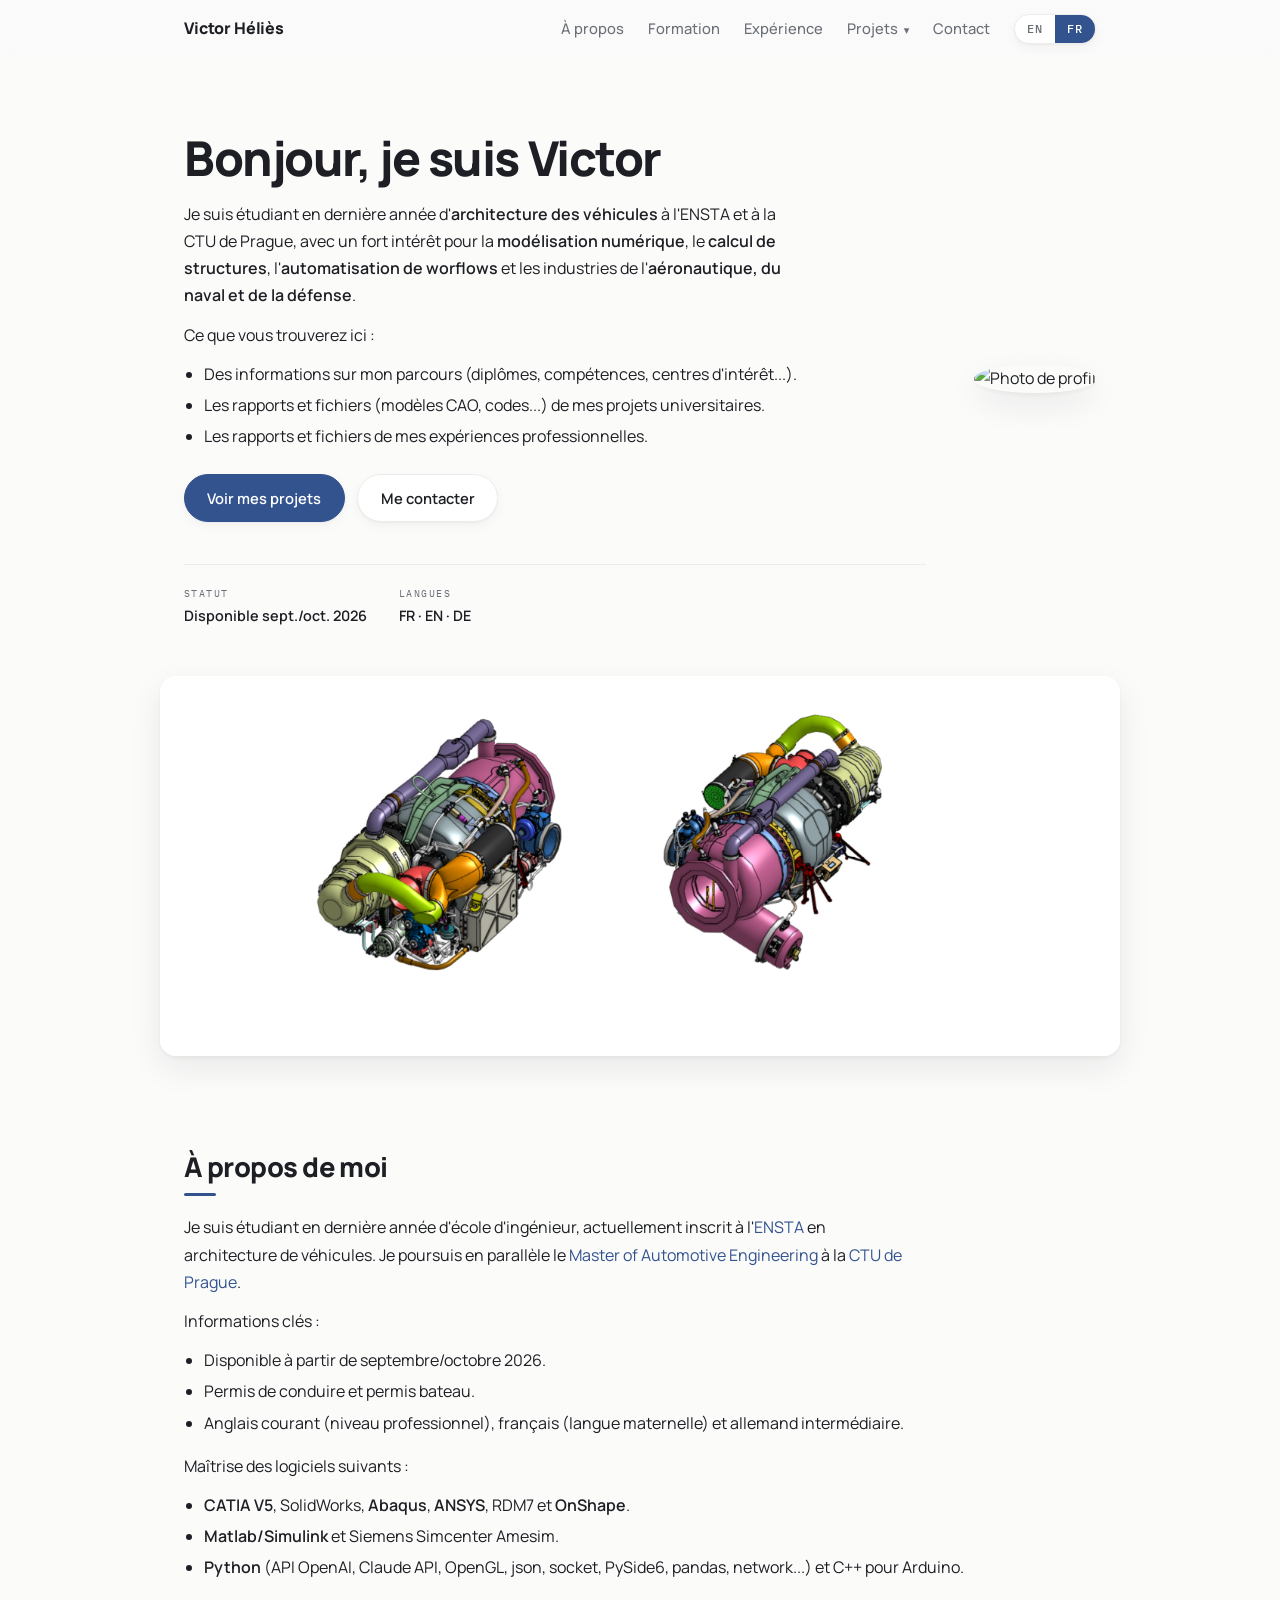
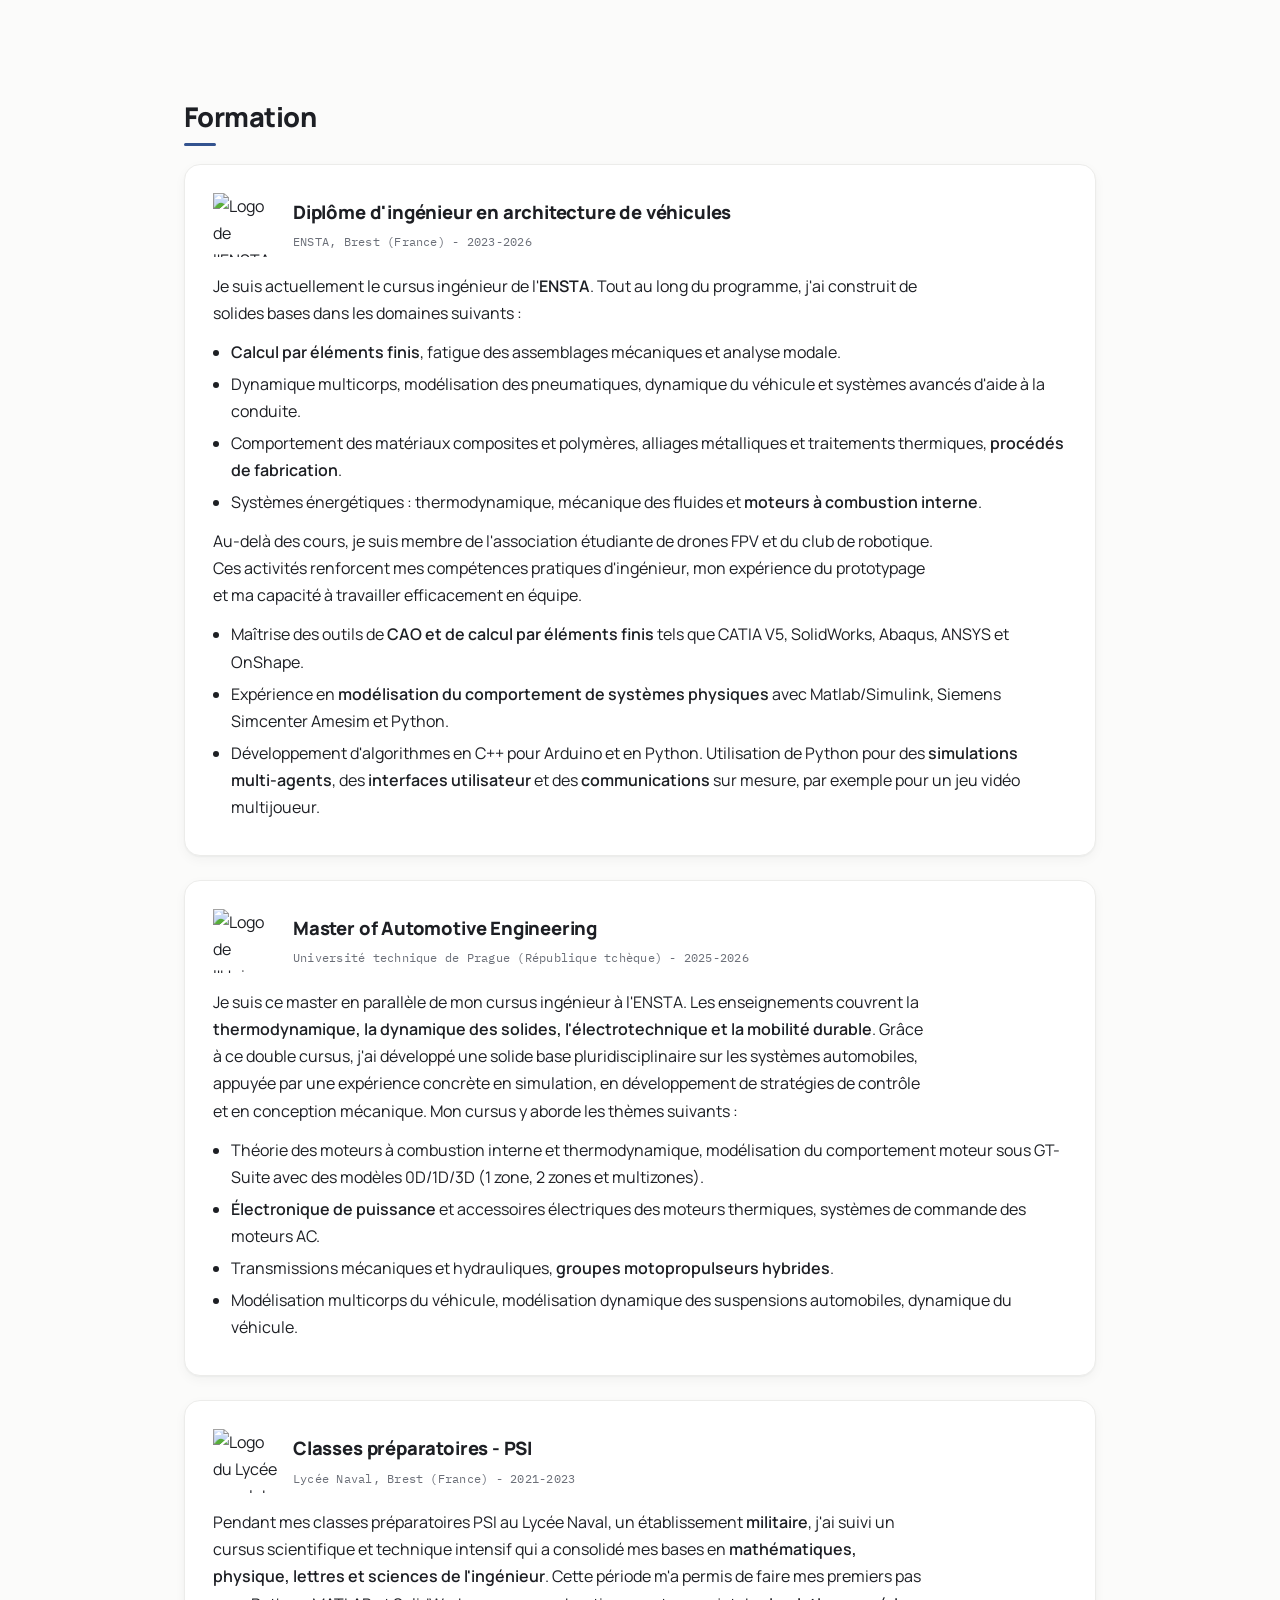
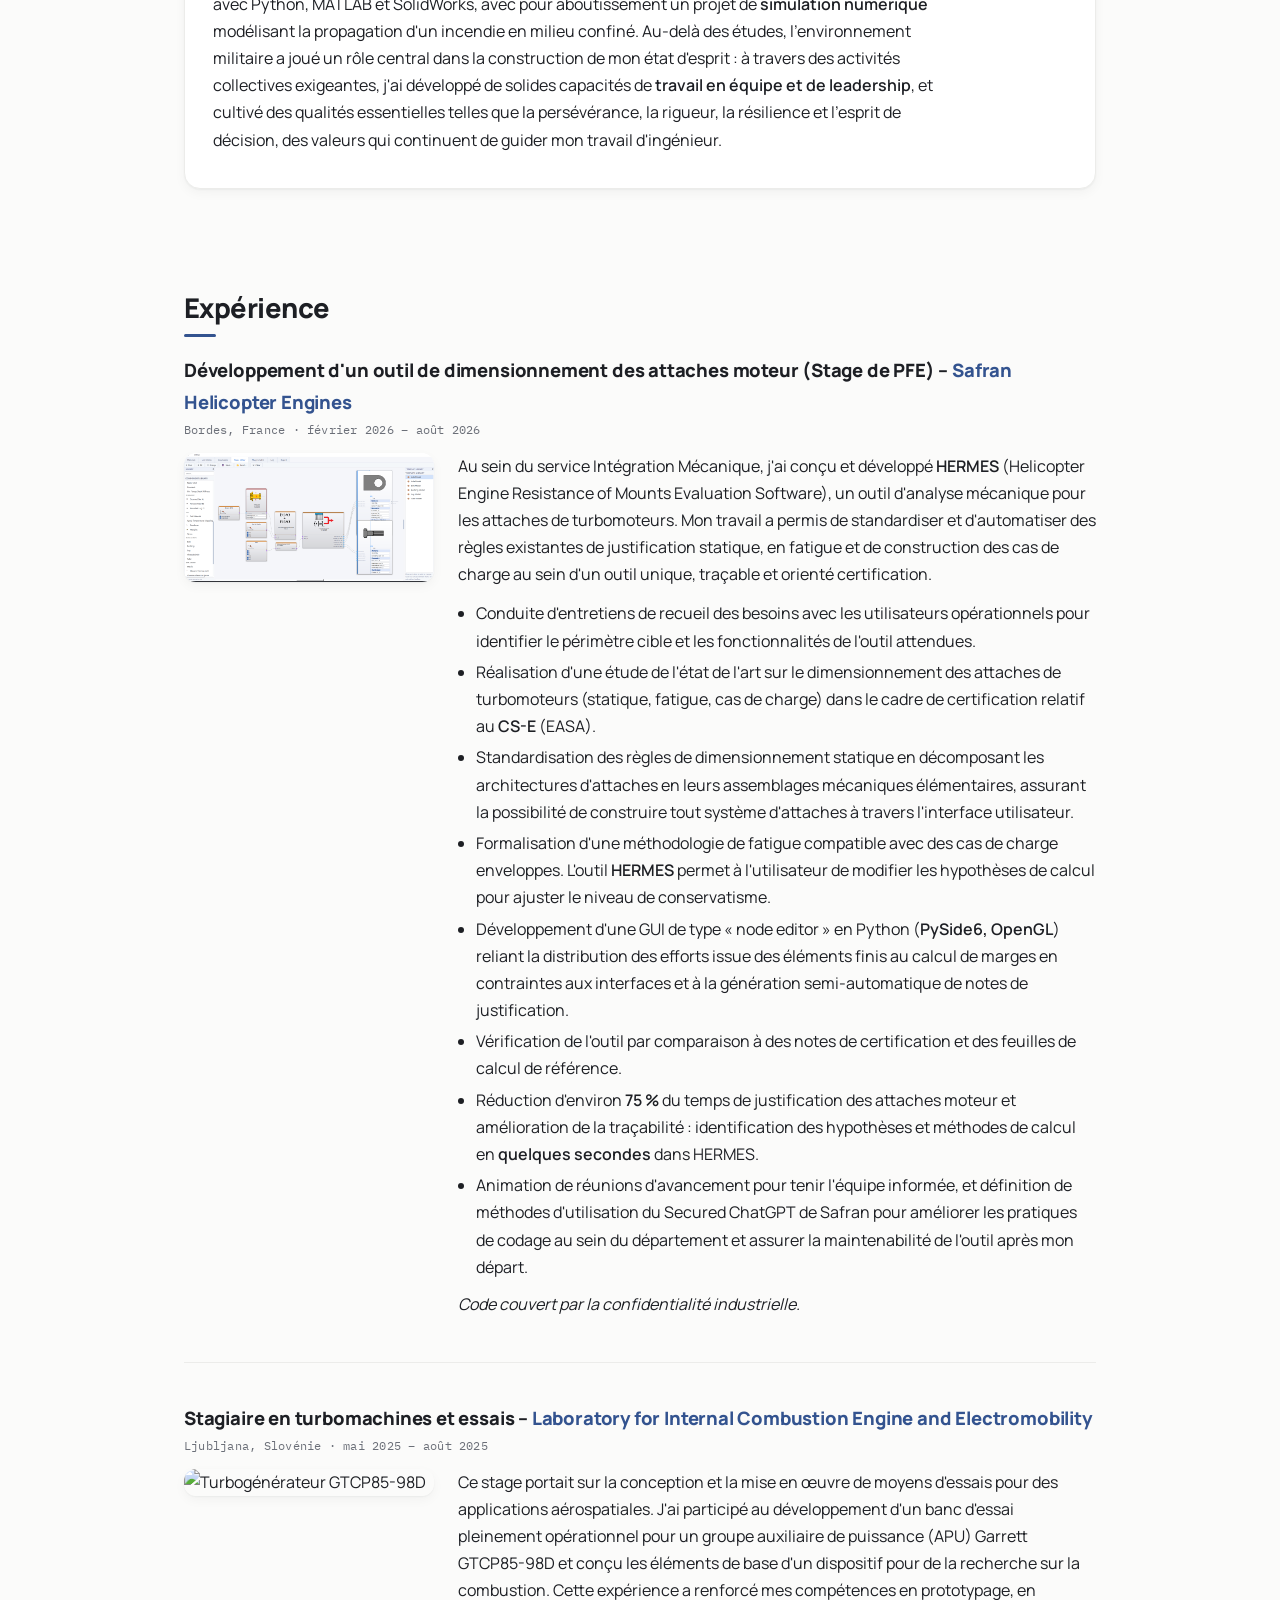
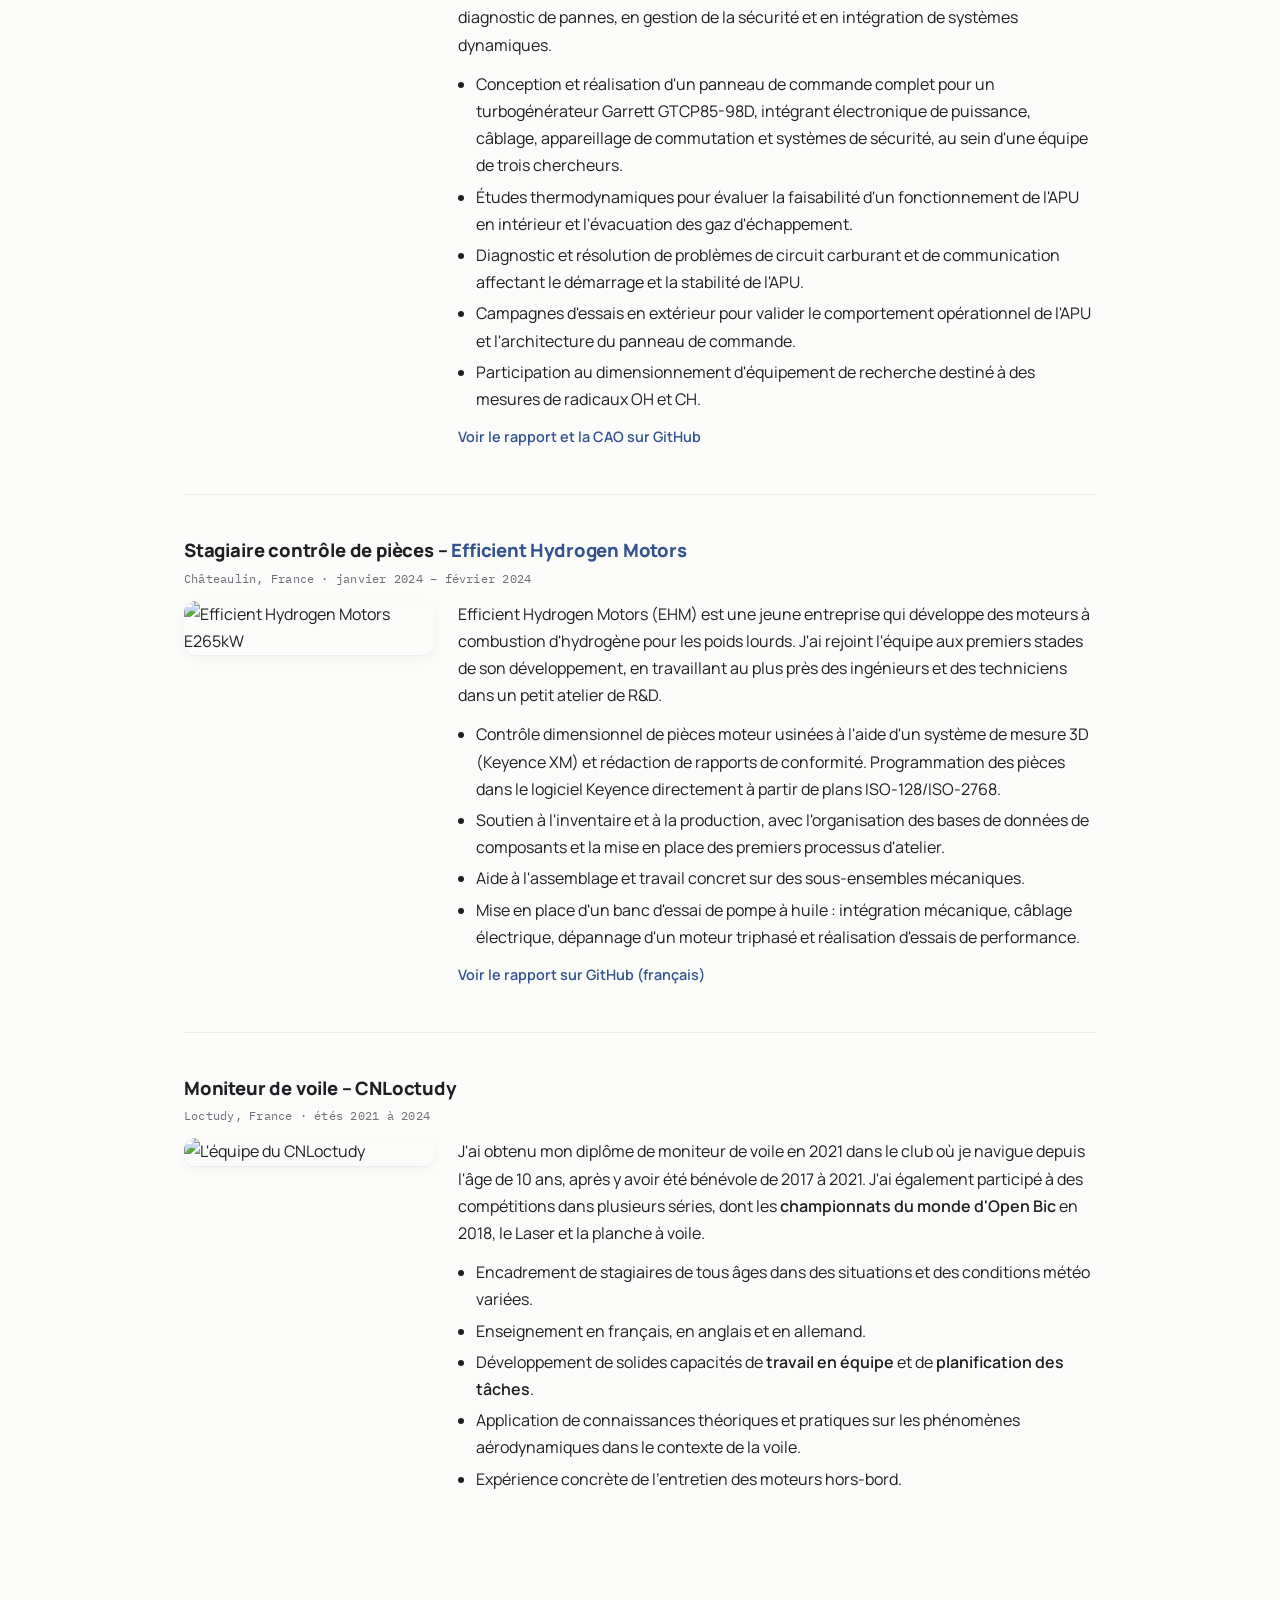
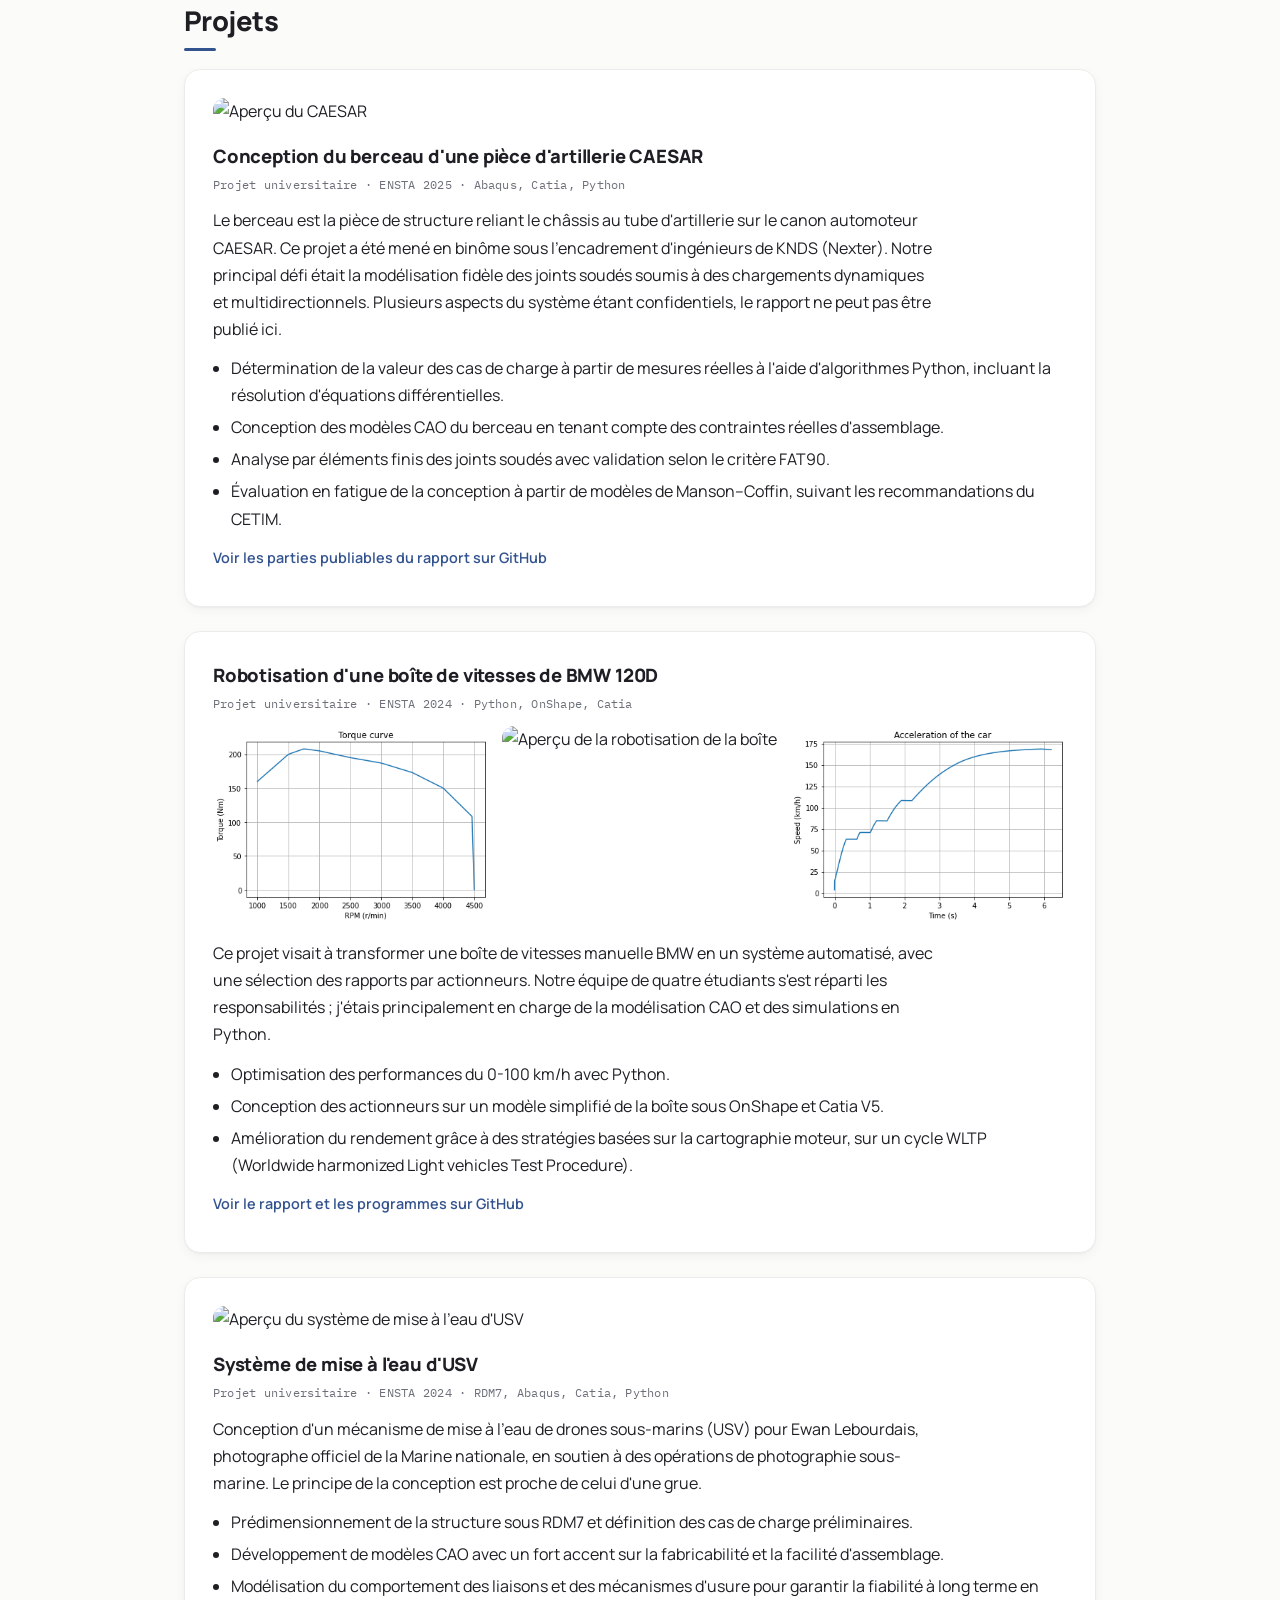
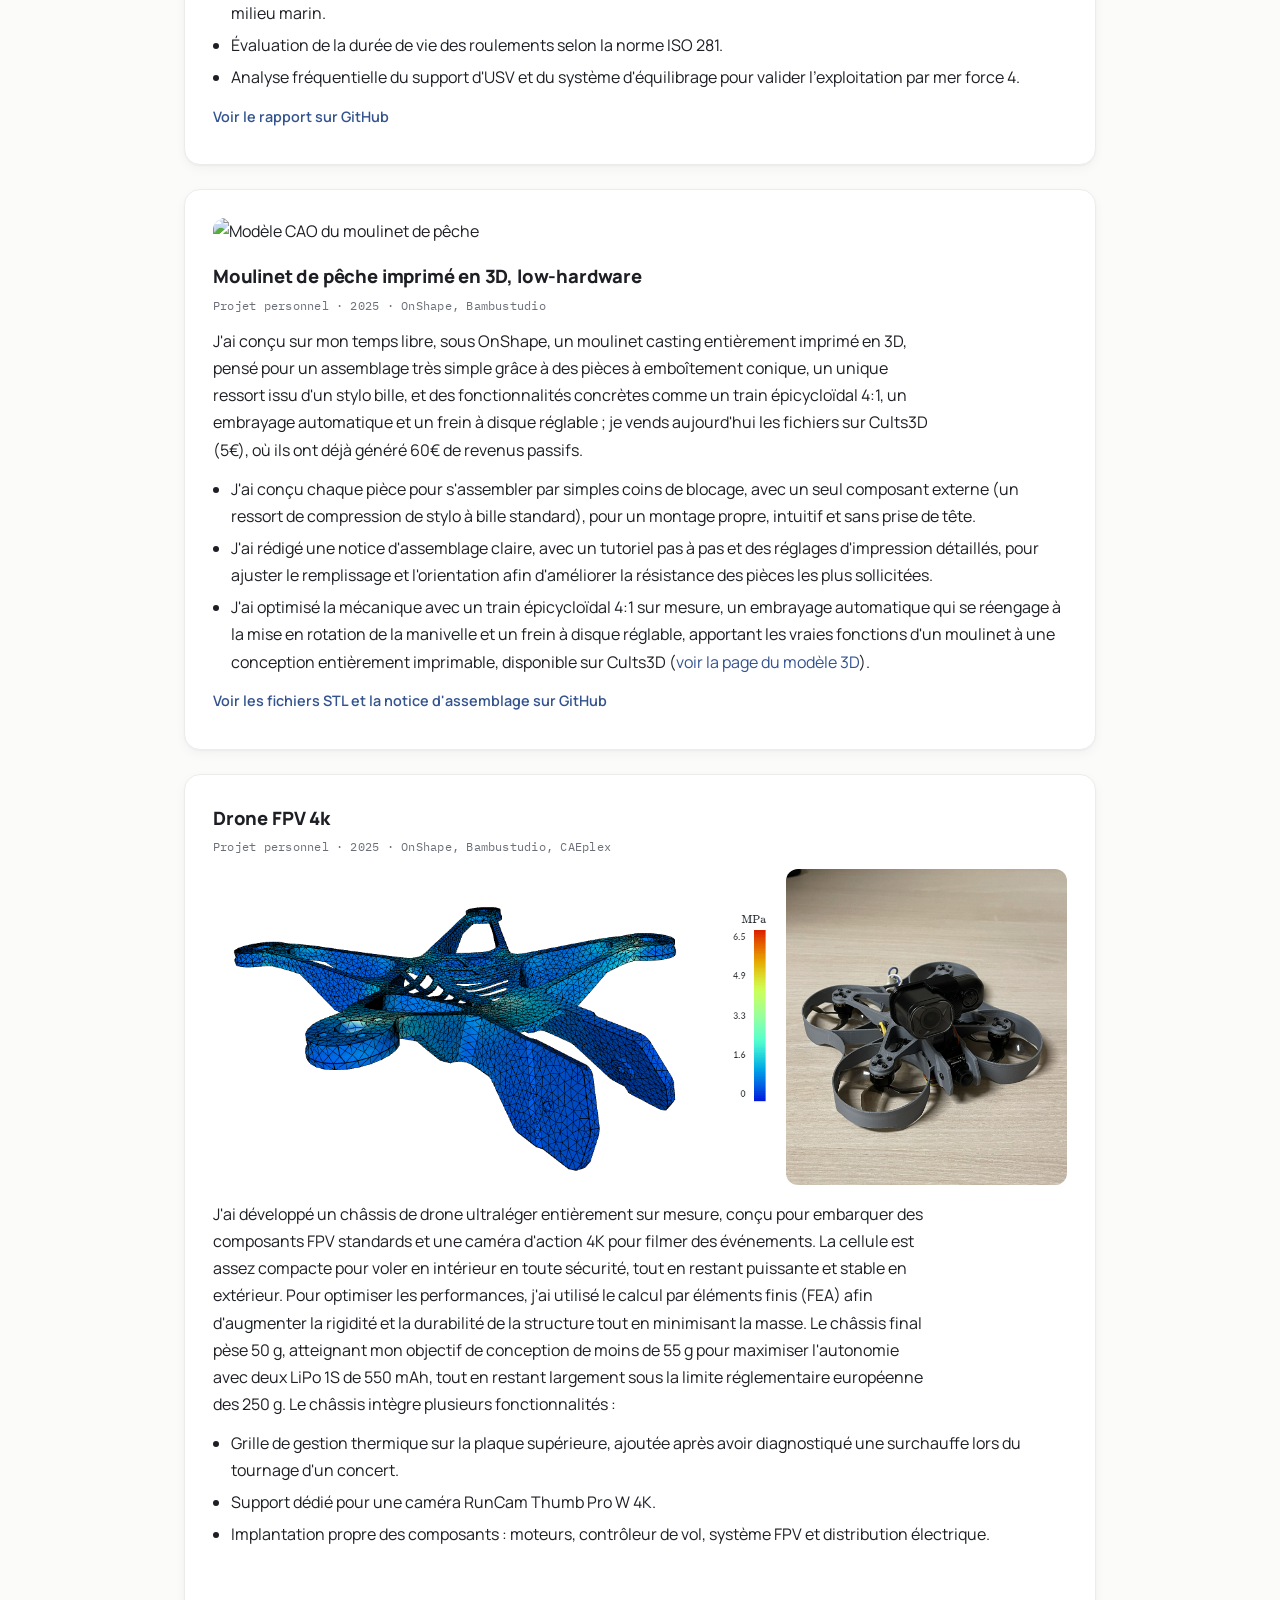
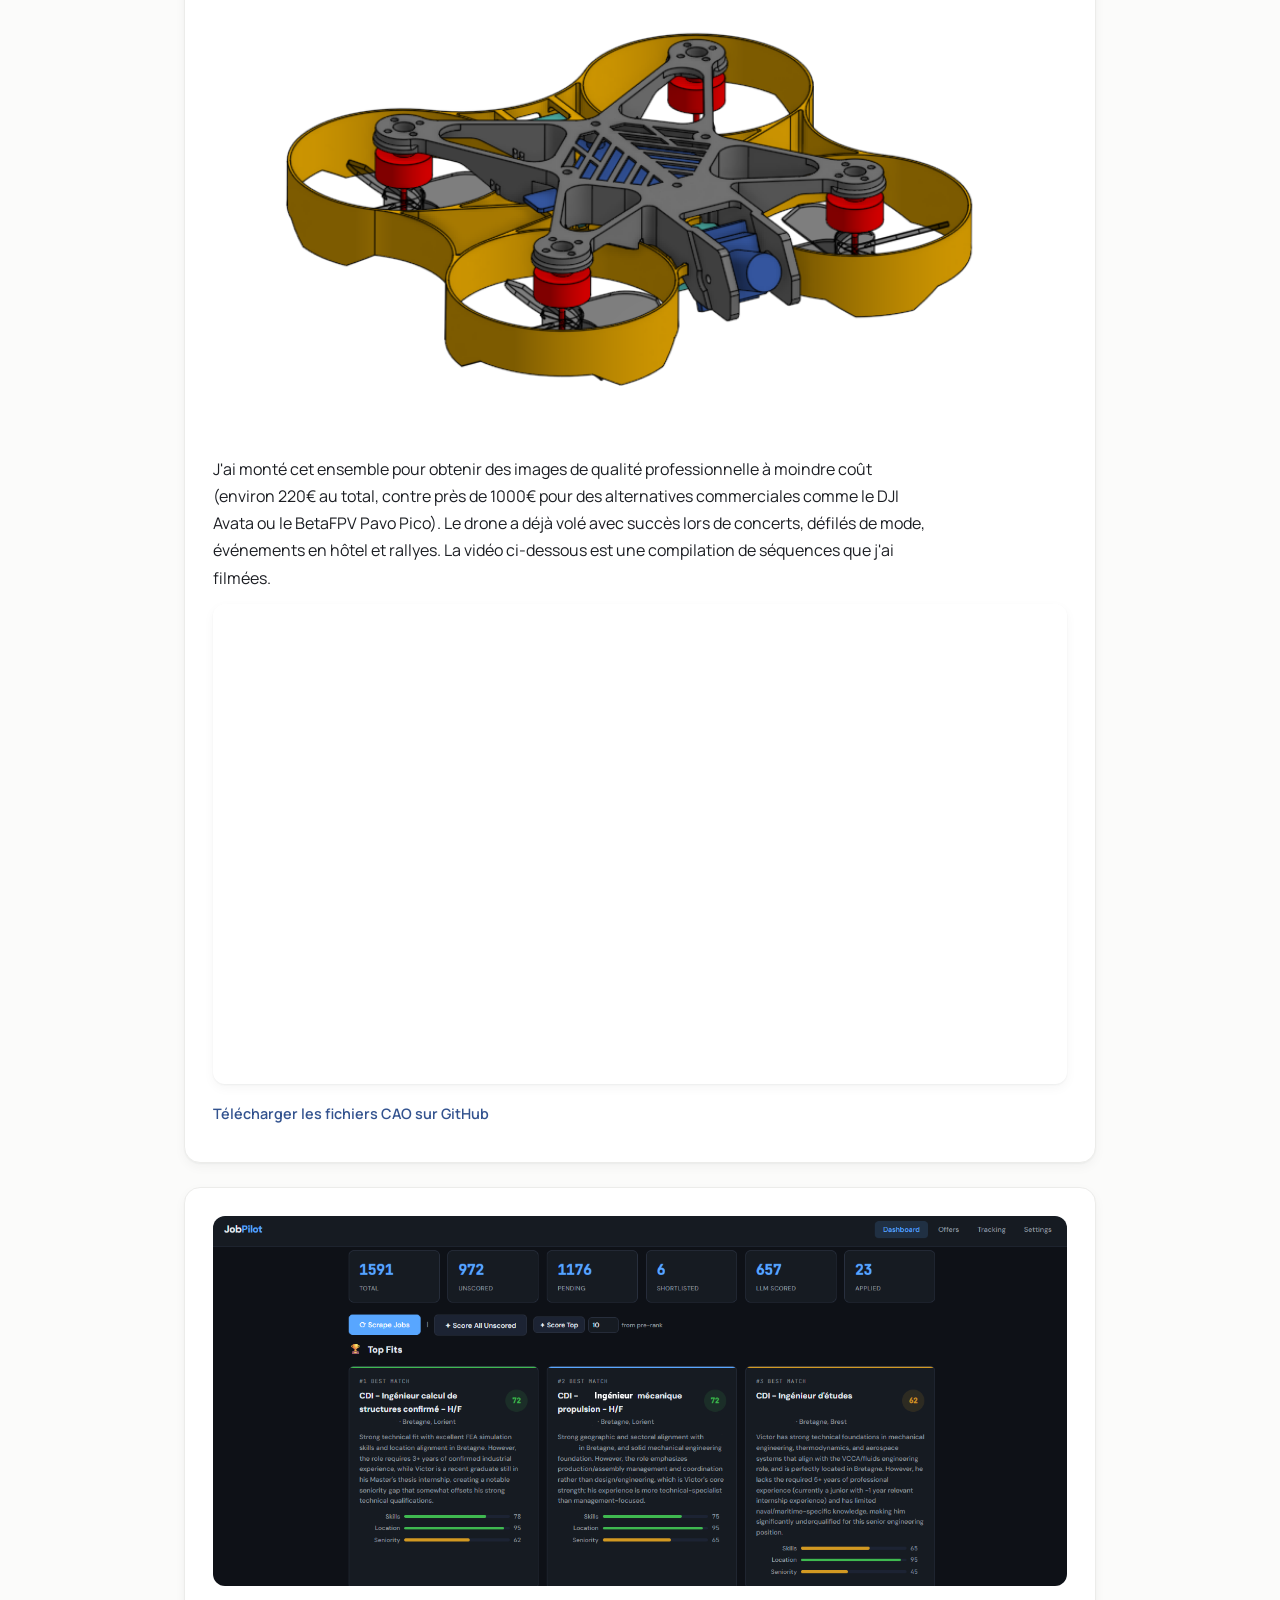
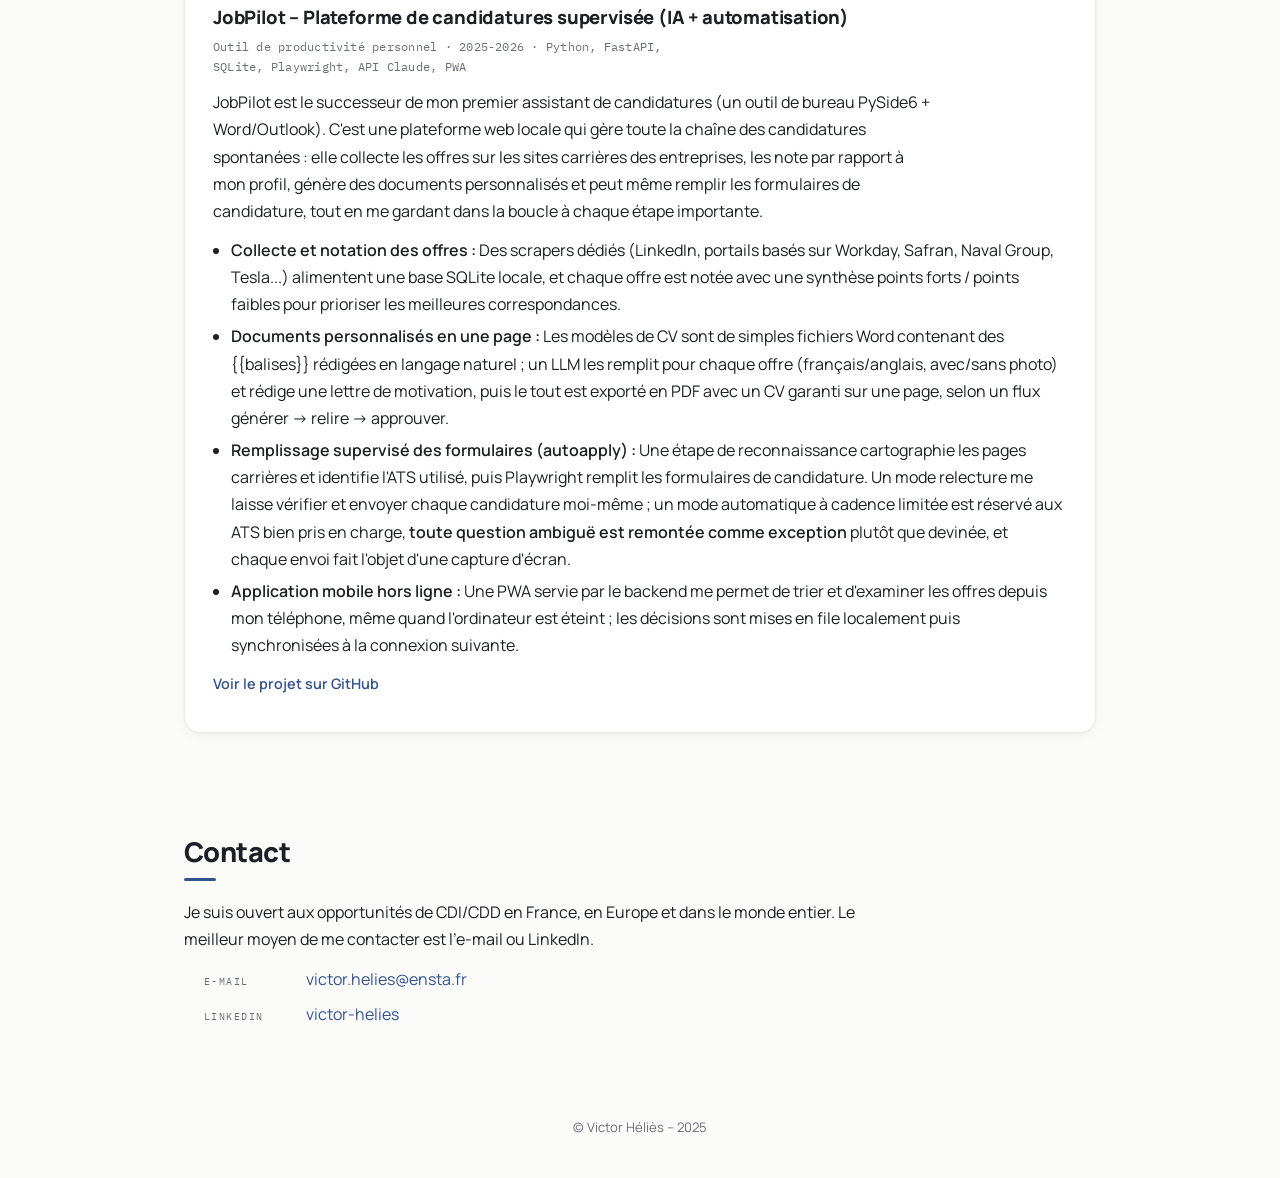
==== commit 5431fd1f: "Update index-fr.html" ====
--- a/index-fr.html
+++ b/index-fr.html
@@ -51,7 +51,7 @@
         <div class="hero-text">
           <h2 class="anim anim-2">Bonjour, je suis Victor</h2>
           <p class="anim anim-3">
-            Je suis étudiant en dernière année d'<strong>architecture des véhicules</strong> à l'ENSTA Brest et à la CTU de Prague, avec un fort intérêt pour la <strong>modélisation numérique</strong>, le <strong>calcul de structures</strong>, l'<strong>automatisation de worflows</strong> et les industries de l'<strong>aéronautique, du naval et de la défense</strong>.
+            Je suis étudiant en dernière année d'<strong>architecture des véhicules</strong> à l'ENSTA et à la CTU de Prague, avec un fort intérêt pour la <strong>modélisation numérique</strong>, le <strong>calcul de structures</strong>, l'<strong>automatisation de worflows</strong> et les industries de l'<strong>aéronautique, du naval et de la défense</strong>.
           </p>
           <p class="list-lead anim anim-3">Ce que vous trouverez ici :</p>
           <ul class="anim anim-3">
@@ -95,8 +95,8 @@
         <h2 class="reveal">À propos de moi</h2>
         <div class="reveal">
           <p>
-            Je suis étudiant en dernière année d'école d'ingénieur, actuellement inscrit à l'<a href="https://urldefense.com/v3/__https://www.ensta.fr/__;!!P3IToRM6tg!mvpNkjvjdDRg4ZOqBXzapUqs_LuiTkJa_lxJUfIPp5-6mftrjMWa_hI8UEDWZluibRiwG9tz64WTIEECmcyrfNEERzQPsI0l$" target="_blank" rel="noopener">ENSTA</a> en architecture de véhicules.
-            Je poursuis en parallèle le <a href="https://urldefense.com/v3/__https://www.mae.cvut.cz/__;!!P3IToRM6tg!mvpNkjvjdDRg4ZOqBXzapUqs_LuiTkJa_lxJUfIPp5-6mftrjMWa_hI8UEDWZluibRiwG9tz64WTIEECmcyrfNEERxChR94B$" target="_blank" rel="noopener">Master of Automotive Engineering</a> à la <a href="https://urldefense.com/v3/__https://www.cvut.cz/en__;!!P3IToRM6tg!mvpNkjvjdDRg4ZOqBXzapUqs_LuiTkJa_lxJUfIPp5-6mftrjMWa_hI8UEDWZluibRiwG9tz64WTIEECmcyrfNEER3lS40q3$" target="_blank" rel="noopener">CTU de Prague</a>.
+            Je suis étudiant en dernière année d'école d'ingénieur, actuellement inscrit à l'<a href="https://www.ensta.fr/" target="_blank" rel="noopener">ENSTA</a> en architecture de véhicules.
+            Je poursuis en parallèle le <a href="https://www.mae.cvut.cz/" target="_blank" rel="noopener">Master of Automotive Engineering</a> à la <a href="https://www.cvut.cz/en" target="_blank" rel="noopener">CTU de Prague</a>.
           </p>
           <p class="list-lead">Informations clés :</p>
           <ul>
@@ -120,9 +120,14 @@
         <h2 class="reveal">Formation</h2>
         <div class="cards">
           <article class="card reveal">
-            <h3>Diplôme d'ingénieur en architecture de véhicules</h3>
-            <p class="meta">ENSTA, Brest (France) - 2023-2026</p>
-            <p>Je suis actuellement le cursus ingénieur de l'<strong>ENSTA</strong> (anciennement ENSTA Bretagne). Tout au long du programme, j'ai construit de solides bases dans les domaines suivants :</p>
+            <div class="edu-head">
+              <img src="images/logo_ensta.svg" alt="Logo de l'ENSTA" class="edu-logo" />
+              <div class="edu-head-text">
+                <h3>Diplôme d'ingénieur en architecture de véhicules</h3>
+                <p class="meta">ENSTA, Brest (France) - 2023-2026</p>
+              </div>
+            </div>
+            <p>Je suis actuellement le cursus ingénieur de l'<strong>ENSTA</strong>. Tout au long du programme, j'ai construit de solides bases dans les domaines suivants :</p>
             <ul>
               <li><strong>Calcul par éléments finis</strong>, fatigue des assemblages mécaniques et analyse modale.</li>
               <li>Dynamique multicorps, modélisation des pneumatiques, dynamique du véhicule et systèmes avancés d'aide à la conduite.</li>
@@ -137,9 +142,14 @@
             </ul>
           </article>
           <article class="card reveal">
-            <h3>Master of Automotive Engineering</h3>
-            <p class="meta">Université technique de Prague (République tchèque) - 2025-2026</p>
-            <p>Je suis ce master en parallèle de mon cursus ingénieur à l'ENSTA Bretagne. Les enseignements couvrent la <strong>thermodynamique, la dynamique des solides, l'électrotechnique et la mobilité durable</strong>. Grâce à ce double cursus, j'ai développé une solide base pluridisciplinaire sur les systèmes automobiles, appuyée par une expérience concrète en simulation, en développement de stratégies de contrôle et en conception mécanique. Mon cursus y aborde les thèmes suivants :</p>
+            <div class="edu-head">
+              <img src="images/logo_ctu.svg" alt="Logo de l'Université technique tchèque de Prague" class="edu-logo" />
+              <div class="edu-head-text">
+                <h3>Master of Automotive Engineering</h3>
+                <p class="meta">Université technique de Prague (République tchèque) - 2025-2026</p>
+              </div>
+            </div>
+            <p>Je suis ce master en parallèle de mon cursus ingénieur à l'ENSTA. Les enseignements couvrent la <strong>thermodynamique, la dynamique des solides, l'électrotechnique et la mobilité durable</strong>. Grâce à ce double cursus, j'ai développé une solide base pluridisciplinaire sur les systèmes automobiles, appuyée par une expérience concrète en simulation, en développement de stratégies de contrôle et en conception mécanique. Mon cursus y aborde les thèmes suivants :</p>
             <ul>
               <li>Théorie des moteurs à combustion interne et thermodynamique, modélisation du comportement moteur sous GT-Suite avec des modèles 0D/1D/3D (1 zone, 2 zones et multizones).</li>
               <li><strong>Électronique de puissance</strong> et accessoires électriques des moteurs thermiques, systèmes de commande des moteurs AC.</li>
@@ -148,8 +158,13 @@
             </ul>
           </article>
           <article class="card reveal">
-            <h3>Classes préparatoires - PSI</h3>
-            <p class="meta">Lycée Naval, Brest (France) - 2021-2023</p>
+            <div class="edu-head">
+              <img src="images/logo_lycee_naval.png" alt="Logo du Lycée naval de Brest" class="edu-logo" />
+              <div class="edu-head-text">
+                <h3>Classes préparatoires - PSI</h3>
+                <p class="meta">Lycée Naval, Brest (France) - 2021-2023</p>
+              </div>
+            </div>
             <p>Pendant mes classes préparatoires PSI au Lycée Naval, un établissement <strong>militaire</strong>, j'ai suivi un cursus scientifique et technique intensif qui a consolidé mes bases en <strong>mathématiques, physique, lettres et sciences de l'ingénieur</strong>. Cette période m'a permis de faire mes premiers pas avec Python, MATLAB et SolidWorks, avec pour aboutissement un projet de <strong>simulation numérique</strong> modélisant la propagation d'un incendie en milieu confiné. Au-delà des études, l'environnement militaire a joué un rôle central dans la construction de mon état d'esprit : à travers des activités collectives exigeantes, j'ai développé de solides capacités de <strong>travail en équipe et de leadership</strong>, et cultivé des qualités essentielles telles que la persévérance, la rigueur, la résilience et l'esprit de décision, des valeurs qui continuent de guider mon travail d'ingénieur.</p>
           </article>
         </div>
@@ -162,7 +177,7 @@
         <h2 class="reveal">Expérience</h2>
 
         <article class="timeline-item reveal">
-          <h3>Développement d'un outil de dimensionnement des attaches moteur (Stage de PFE) – <a href="https://urldefense.com/v3/__https://www.safran-group.com/fr/societes/safran-helicopter-engines__;!!P3IToRM6tg!mvpNkjvjdDRg4ZOqBXzapUqs_LuiTkJa_lxJUfIPp5-6mftrjMWa_hI8UEDWZluibRiwG9tz64WTIEECmcyrfNEER56ZVk6G$" target="_blank" rel="noopener">Safran Helicopter Engines</a></h3>
+          <h3>Développement d'un outil de dimensionnement des attaches moteur (Stage de PFE) – <a href="https://www.safran-group.com/fr/societes/safran-helicopter-engines" target="_blank" rel="noopener">Safran Helicopter Engines</a></h3>
           <p class="meta">Bordes, France · février 2026 – août 2026</p>
           <div class="experience-body">
             <img src="images/hermes.png" alt="Outil d'analyse mécanique HERMES" class="experience-img" />
@@ -175,7 +190,7 @@
                 <li>Réalisation d'une étude de l'état de l'art sur le dimensionnement des attaches de turbomoteurs (statique, fatigue, cas de charge) dans le cadre de certification relatif au <strong>CS-E</strong> (EASA).</li>
                 <li>Standardisation des règles de dimensionnement statique en décomposant les architectures d'attaches en leurs assemblages mécaniques élémentaires, assurant la possibilité de construire tout système d'attaches à travers l'interface utilisateur.</li>
                 <li>Formalisation d'une méthodologie de fatigue compatible avec des cas de charge enveloppes. L'outil <strong>HERMES</strong> permet à l'utilisateur de modifier les hypothèses de calcul pour ajuster le niveau de conservatisme.</li>
-                <li>Développement d'une GUI de type « node editor » en Python (<strong>PySide6, OpenGL</strong>) reliant la distribution des efforts issue des éléments finis aux calcul de marges en contraintes aux interfaces et à la génération semi-automatique de notes de justification.</li>
+                <li>Développement d'une GUI de type « node editor » en Python (<strong>PySide6, OpenGL</strong>) reliant la distribution des efforts issue des éléments finis au calcul de marges en contraintes aux interfaces et à la génération semi-automatique de notes de justification.</li>
                 <li>Vérification de l'outil par comparaison à des notes de certification et des feuilles de calcul de référence.</li>
                 <li>Réduction d'environ <strong>75 %</strong> du temps de justification des attaches moteur et amélioration de la traçabilité : identification des hypothèses et méthodes de calcul en <strong>quelques secondes</strong> dans HERMES.</li>
                 <li>Animation de réunions d'avancement pour tenir l'équipe informée, et définition de méthodes d'utilisation du Secured ChatGPT de Safran pour améliorer les pratiques de codage au sein du département et assurer la maintenabilité de l'outil après mon départ.</li>
@@ -188,7 +203,7 @@
         </article>
 
         <article class="timeline-item reveal">
-          <h3>Stagiaire en turbomachines et essais – <a href="https://urldefense.com/v3/__https://web.fs.uni-lj.si/licem/__;!!P3IToRM6tg!mvpNkjvjdDRg4ZOqBXzapUqs_LuiTkJa_lxJUfIPp5-6mftrjMWa_hI8UEDWZluibRiwG9tz64WTIEECmcyrfNEERy5ftDiF$" target="_blank" rel="noopener">Laboratory for Internal Combustion Engine and Electromobility</a></h3>
+          <h3>Stagiaire en turbomachines et essais – <a href="https://web.fs.uni-lj.si/licem/" target="_blank" rel="noopener">Laboratory for Internal Combustion Engine and Electromobility</a></h3>
           <p class="meta">Ljubljana, Slovénie · mai 2025 – août 2025</p>
           <div class="experience-body">
             <img src="images/apu_cad.png" alt="Turbogénérateur GTCP85-98D" class="experience-img" />
@@ -204,14 +219,14 @@
                 <li>Participation au dimensionnement d'équipement de recherche destiné à des mesures de radicaux OH et CH.</li>
               </ul>
               <p class="links">
-                <a href="https://urldefense.com/v3/__https://github.com/VictorHelies/portfolio/tree/main/apu_internship__;!!P3IToRM6tg!mvpNkjvjdDRg4ZOqBXzapUqs_LuiTkJa_lxJUfIPp5-6mftrjMWa_hI8UEDWZluibRiwG9tz64WTIEECmcyrfNEER0zy4eWh$" target="_blank" rel="noopener">Voir le rapport et la CAO sur GitHub</a>
+                <a href="https://github.com/VictorHelies/portfolio/tree/main/apu_internship" target="_blank" rel="noopener">Voir le rapport et la CAO sur GitHub</a>
               </p>
             </div>
           </div>
         </article>
 
         <article class="timeline-item reveal">
-          <h3>Stagiaire contrôle de pièces – <a href="https://urldefense.com/v3/__https://ehm.bzh__;!!P3IToRM6tg!mvpNkjvjdDRg4ZOqBXzapUqs_LuiTkJa_lxJUfIPp5-6mftrjMWa_hI8UEDWZluibRiwG9tz64WTIEECmcyrfNEER10e6jHd$" target="_blank" rel="noopener">Efficient Hydrogen Motors</a></h3>
+          <h3>Stagiaire contrôle de pièces – <a href="https://ehm.bzh" target="_blank" rel="noopener">Efficient Hydrogen Motors</a></h3>
           <p class="meta">Châteaulin, France · janvier 2024 – février 2024</p>
           <div class="experience-body">
             <img src="images/e265.png" alt="Efficient Hydrogen Motors E265kW" class="experience-img" />
@@ -226,7 +241,7 @@
                 <li>Mise en place d'un banc d'essai de pompe à huile : intégration mécanique, câblage électrique, dépannage d'un moteur triphasé et réalisation d'essais de performance.</li>
               </ul>
               <p class="links">
-                <a href="https://urldefense.com/v3/__https://github.com/VictorHelies/portfolio/tree/main/ehm_internship/Rapport*20de*20stage*20op**Arateur*20Victor*20HELIES.pdf__;JSUlw6klJQ!!P3IToRM6tg!mvpNkjvjdDRg4ZOqBXzapUqs_LuiTkJa_lxJUfIPp5-6mftrjMWa_hI8UEDWZluibRiwG9tz64WTIEECmcyrfNEER0iYYh0K$" target="_blank" rel="noopener">Voir le rapport sur GitHub (français)</a>
+                <a href="https://github.com/VictorHelies/portfolio/tree/main/ehm_internship/Rapport de stage opérateur Victor HELIES.pdf" target="_blank" rel="noopener">Voir le rapport sur GitHub (français)</a>
               </p>
             </div>
           </div>
@@ -275,7 +290,7 @@
               <li>Évaluation en fatigue de la conception à partir de modèles de Manson–Coffin, suivant les recommandations du CETIM.</li>
             </ul>
             <p class="links">
-              <a href="https://urldefense.com/v3/__https://github.com/VictorHelies/portfolio/tree/main/caesar_project__;!!P3IToRM6tg!mvpNkjvjdDRg4ZOqBXzapUqs_LuiTkJa_lxJUfIPp5-6mftrjMWa_hI8UEDWZluibRiwG9tz64WTIEECmcyrfNEER0jSZE83$" target="_blank" rel="noopener">Voir les parties publiables du rapport sur GitHub</a>
+              <a href="https://github.com/VictorHelies/portfolio/tree/main/caesar_project" target="_blank" rel="noopener">Voir les parties publiables du rapport sur GitHub</a>
             </p>
           </article>
 
@@ -297,7 +312,7 @@
               <li>Amélioration du rendement grâce à des stratégies basées sur la cartographie moteur, sur un cycle WLTP (Worldwide harmonized Light vehicles Test Procedure).</li>
             </ul>
             <p class="links">
-              <a href="https://urldefense.com/v3/__https://github.com/VictorHelies/portfolio/tree/main/gearbox_project__;!!P3IToRM6tg!mvpNkjvjdDRg4ZOqBXzapUqs_LuiTkJa_lxJUfIPp5-6mftrjMWa_hI8UEDWZluibRiwG9tz64WTIEECmcyrfNEERzAY8th5$" target="_blank" rel="noopener">Voir le rapport et les programmes sur GitHub</a>
+              <a href="https://github.com/VictorHelies/portfolio/tree/main/gearbox_project" target="_blank" rel="noopener">Voir le rapport et les programmes sur GitHub</a>
             </p>
           </article>
 
@@ -317,7 +332,7 @@
               <li>Analyse fréquentielle du support d'USV et du système d'équilibrage pour valider l'exploitation par mer force 4.</li>
             </ul>
             <p class="links">
-              <a href="https://urldefense.com/v3/__https://github.com/VictorHelies/portfolio/tree/main/usv_project__;!!P3IToRM6tg!mvpNkjvjdDRg4ZOqBXzapUqs_LuiTkJa_lxJUfIPp5-6mftrjMWa_hI8UEDWZluibRiwG9tz64WTIEECmcyrfNEER9t8pQT6$" target="_blank" rel="noopener">Voir le rapport sur GitHub</a>
+              <a href="https://github.com/VictorHelies/portfolio/tree/main/usv_project" target="_blank" rel="noopener">Voir le rapport sur GitHub</a>
             </p>
           </article>
 
@@ -337,11 +352,11 @@
                 J'ai rédigé une notice d'assemblage claire, avec un tutoriel pas à pas et des réglages d'impression détaillés, pour ajuster le remplissage et l'orientation afin d'améliorer la résistance des pièces les plus sollicitées.
               </li>
               <li>
-                J'ai optimisé la mécanique avec un train épicycloïdal 4:1 sur mesure, un embrayage automatique qui se réengage à la mise en rotation de la manivelle et un frein à disque réglable, apportant les vraies fonctions d'un moulinet à une conception entièrement imprimable, disponible sur Cults3D (<a href="https://urldefense.com/v3/__https://cults3d.com/:2030120__;!!P3IToRM6tg!mvpNkjvjdDRg4ZOqBXzapUqs_LuiTkJa_lxJUfIPp5-6mftrjMWa_hI8UEDWZluibRiwG9tz64WTIEECmcyrfNEER8gN9DNm$" target="_blank" rel="noopener">voir la page du modèle 3D</a>).
+                J'ai optimisé la mécanique avec un train épicycloïdal 4:1 sur mesure, un embrayage automatique qui se réengage à la mise en rotation de la manivelle et un frein à disque réglable, apportant les vraies fonctions d'un moulinet à une conception entièrement imprimable, disponible sur Cults3D (<a href="https://cults3d.com/:2030120" target="_blank" rel="noopener">voir la page du modèle 3D</a>).
               </li>
             </ul>
             <p class="links">
-              <a href="https://urldefense.com/v3/__https://github.com/VictorHelies/portfolio/tree/main/low_hardware_fishing_reel__;!!P3IToRM6tg!mvpNkjvjdDRg4ZOqBXzapUqs_LuiTkJa_lxJUfIPp5-6mftrjMWa_hI8UEDWZluibRiwG9tz64WTIEECmcyrfNEER7jfuZj4$" target="_blank" rel="noopener">Voir les fichiers STL et la notice d'assemblage sur GitHub</a>
+              <a href="https://github.com/VictorHelies/portfolio/tree/main/low_hardware_fishing_reel" target="_blank" rel="noopener">Voir les fichiers STL et la notice d'assemblage sur GitHub</a>
             </p>
           </article>
 
@@ -375,7 +390,7 @@
                 allowfullscreen></iframe>
             </div>
             <p class="links">
-              <a href="https://urldefense.com/v3/__https://github.com/VictorHelies/portfolio/tree/main/FPV_drone__;!!P3IToRM6tg!mvpNkjvjdDRg4ZOqBXzapUqs_LuiTkJa_lxJUfIPp5-6mftrjMWa_hI8UEDWZluibRiwG9tz64WTIEECmcyrfNEER2jCSFO0$" target="_blank" rel="noopener">Télécharger les fichiers CAO sur GitHub</a>
+              <a href="https://github.com/VictorHelies/portfolio/tree/main/FPV_drone" target="_blank" rel="noopener">Télécharger les fichiers CAO sur GitHub</a>
             </p>
           </article>
 
@@ -406,7 +421,7 @@
               </li>
             </ul>
             <p class="links">
-              <a href="https://urldefense.com/v3/__https://github.com/VictorHelies/portfolio/tree/main/jobpilot__;!!P3IToRM6tg!mvpNkjvjdDRg4ZOqBXzapUqs_LuiTkJa_lxJUfIPp5-6mftrjMWa_hI8UEDWZluibRiwG9tz64WTIEECmcyrfNEER3I--wTF$" target="_blank" rel="noopener">Voir le projet sur GitHub</a>
+              <a href="https://github.com/VictorHelies/portfolio/tree/main/jobpilot" target="_blank" rel="noopener">Voir le projet sur GitHub</a>
             </p>
           </article>
         </div>
@@ -424,7 +439,7 @@
           </p>
           <ul class="contact-list">
             <li><span class="fact-label">E-mail</span> <a href="mailto:victor.helies@ensta.fr">victor.helies@ensta.fr</a></li>
-            <li><span class="fact-label">LinkedIn</span> <a href="https://urldefense.com/v3/__https://www.linkedin.com/in/victor-helies__;!!P3IToRM6tg!mvpNkjvjdDRg4ZOqBXzapUqs_LuiTkJa_lxJUfIPp5-6mftrjMWa_hI8UEDWZluibRiwG9tz64WTIEECmcyrfNEER2t8Ghko$" target="_blank" rel="noopener">victor-helies</a></li>
+            <li><span class="fact-label">LinkedIn</span> <a href="https://www.linkedin.com/in/victor-helies" target="_blank" rel="noopener">victor-helies</a></li>
           </ul>
         </div>
       </div>
--- a/styles.css
+++ b/styles.css
@@ -735,3 +735,55 @@
     padding: 1.25rem 1.25rem 1rem;
   }
 }
+
+/* ==========================================================
+   Institution logos in education cards
+   Append this block to the end of styles.css
+   ========================================================== */
+
+.edu-head {
+  display: flex;
+  align-items: center;
+  gap: 1rem;
+  margin-bottom: 1rem;
+}
+
+.edu-logo {
+  flex: 0 0 auto;
+  width: 64px;
+  height: 64px;
+  object-fit: contain;
+  /* keeps dark logos readable if the card background is tinted */
+  background: transparent;
+}
+
+.edu-head-text {
+  min-width: 0;
+}
+
+/* neutralise the default card heading spacing inside the flex header */
+.edu-head h3,
+.edu-head .meta {
+  margin: 0;
+}
+
+.edu-head .meta {
+  margin-top: 0.25rem;
+}
+
+@media (max-width: 600px) {
+  .edu-head {
+    gap: 0.75rem;
+  }
+  .edu-logo {
+    width: 48px;
+    height: 48px;
+  }
+}
+
+/* Optional: if your site ever gets a dark mode, uncomment to keep
+   single-colour logos visible on dark backgrounds.
+@media (prefers-color-scheme: dark) {
+  .edu-logo { filter: brightness(0) invert(1); }
+}
+*/
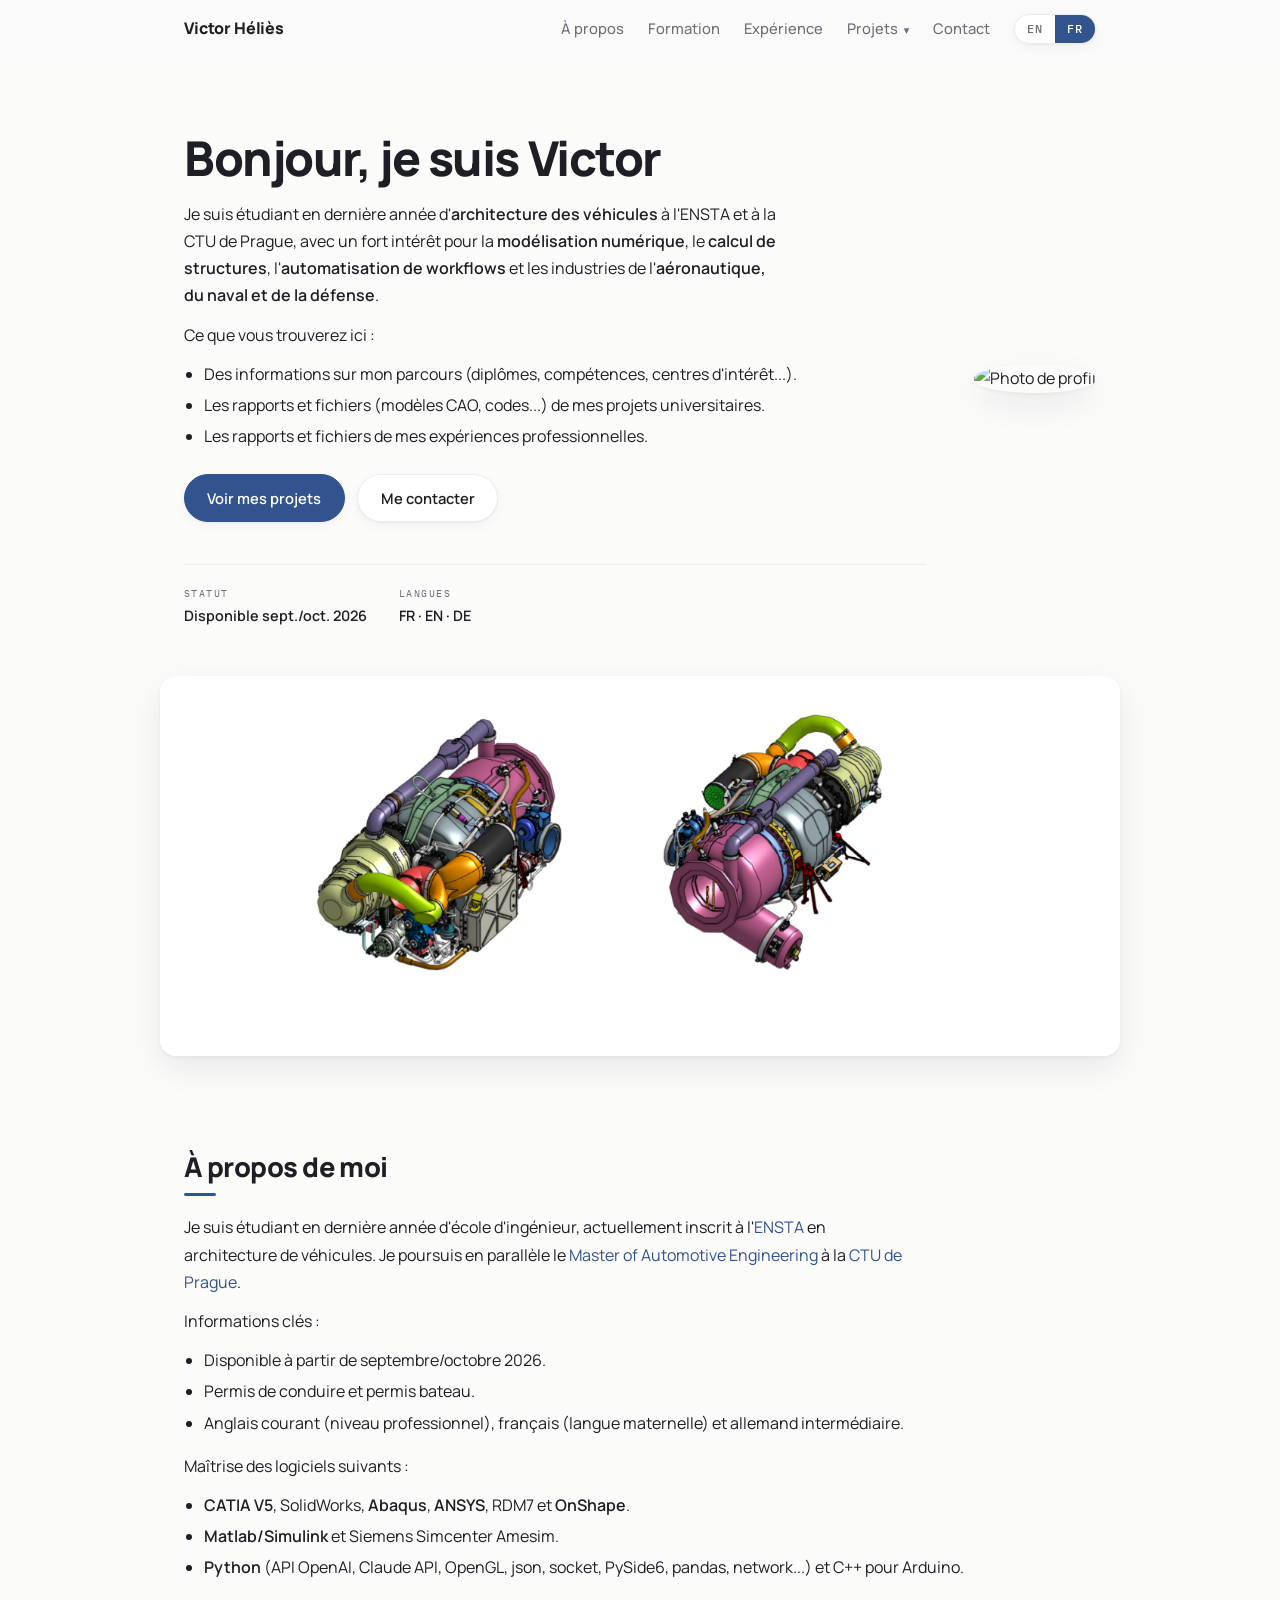
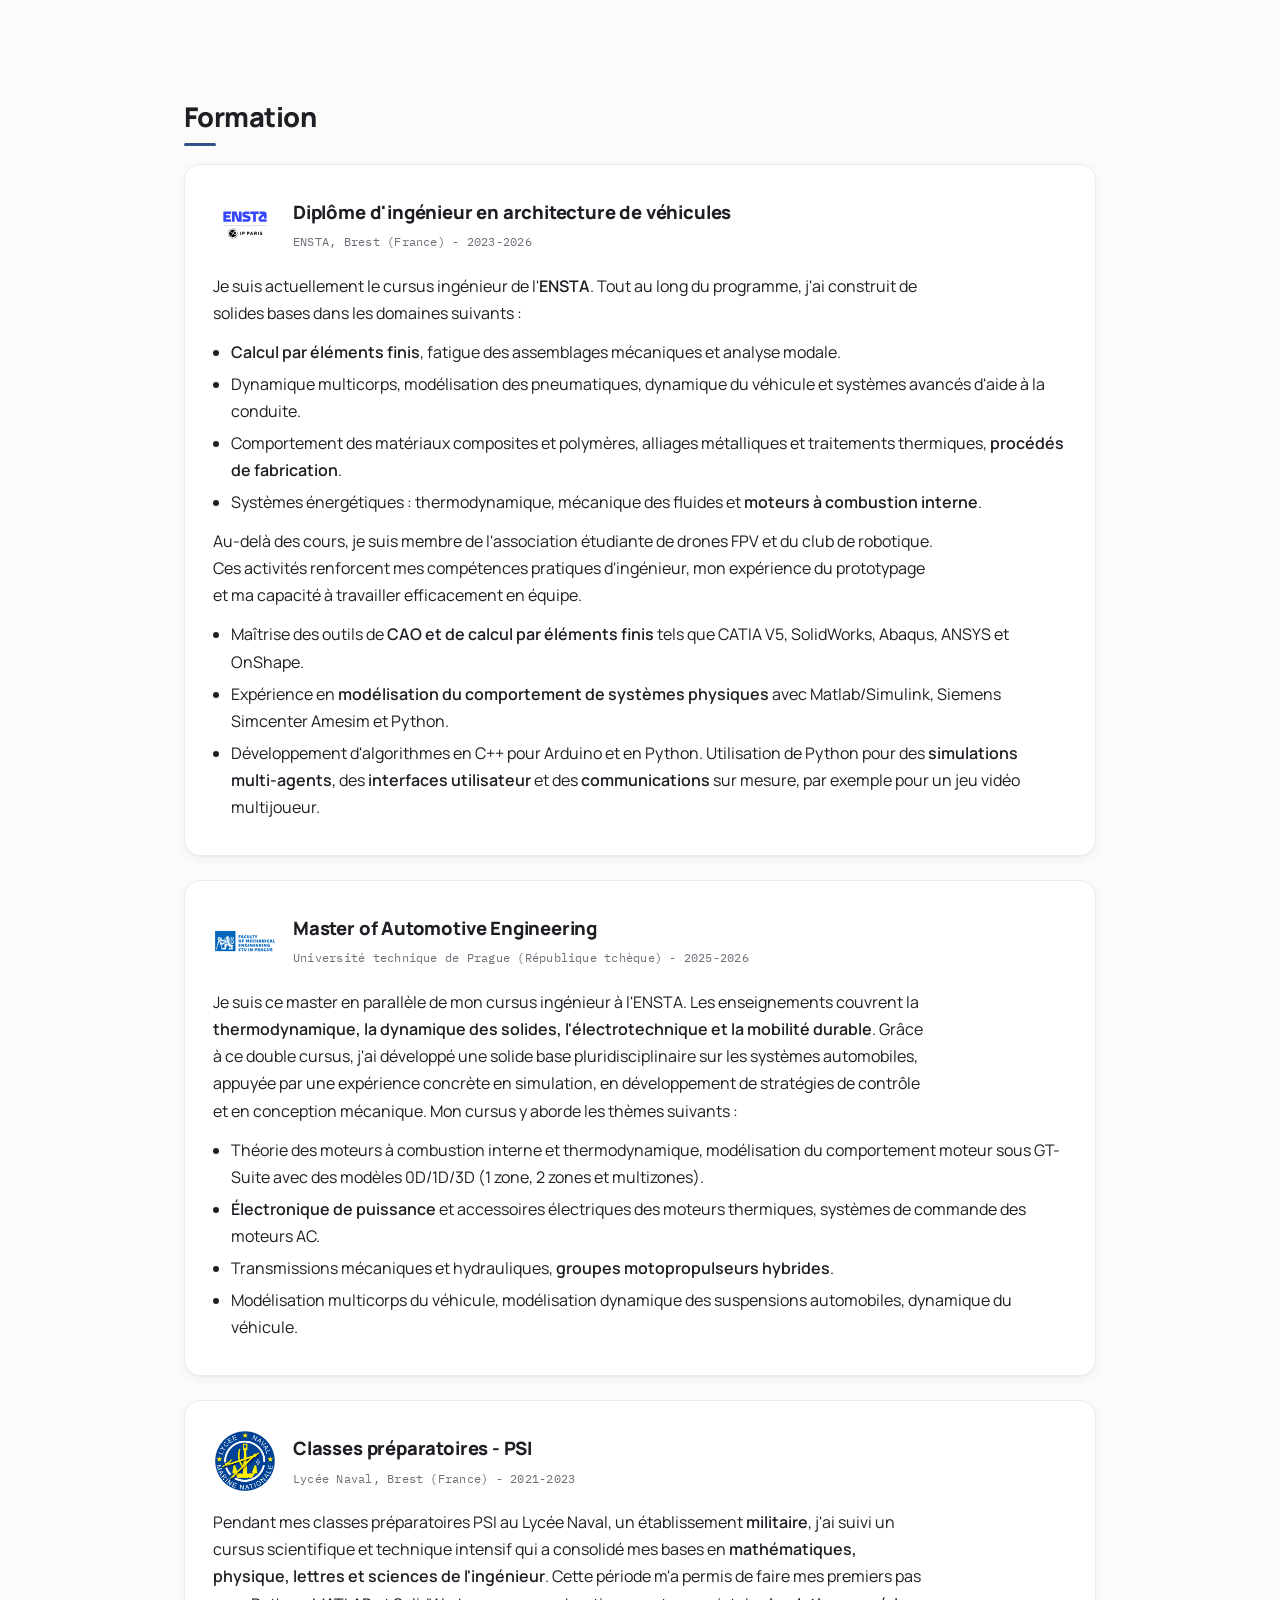
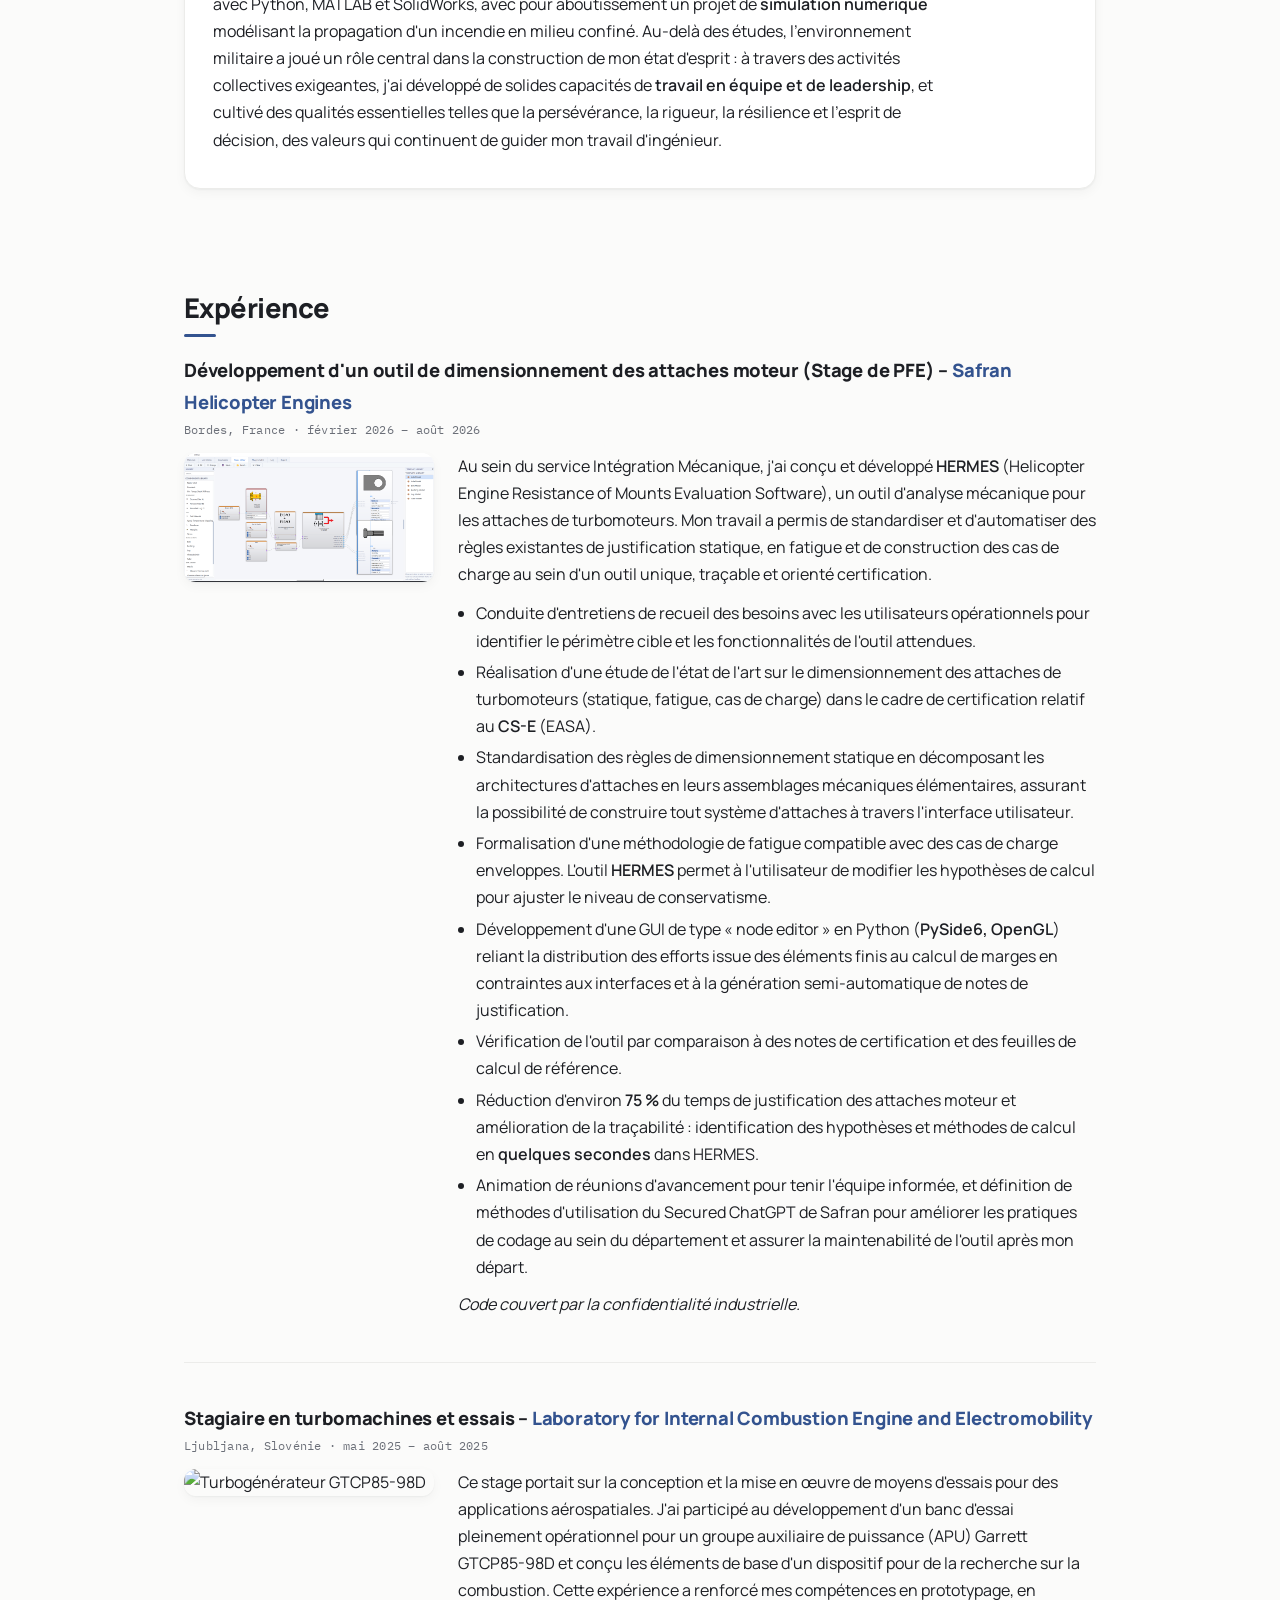
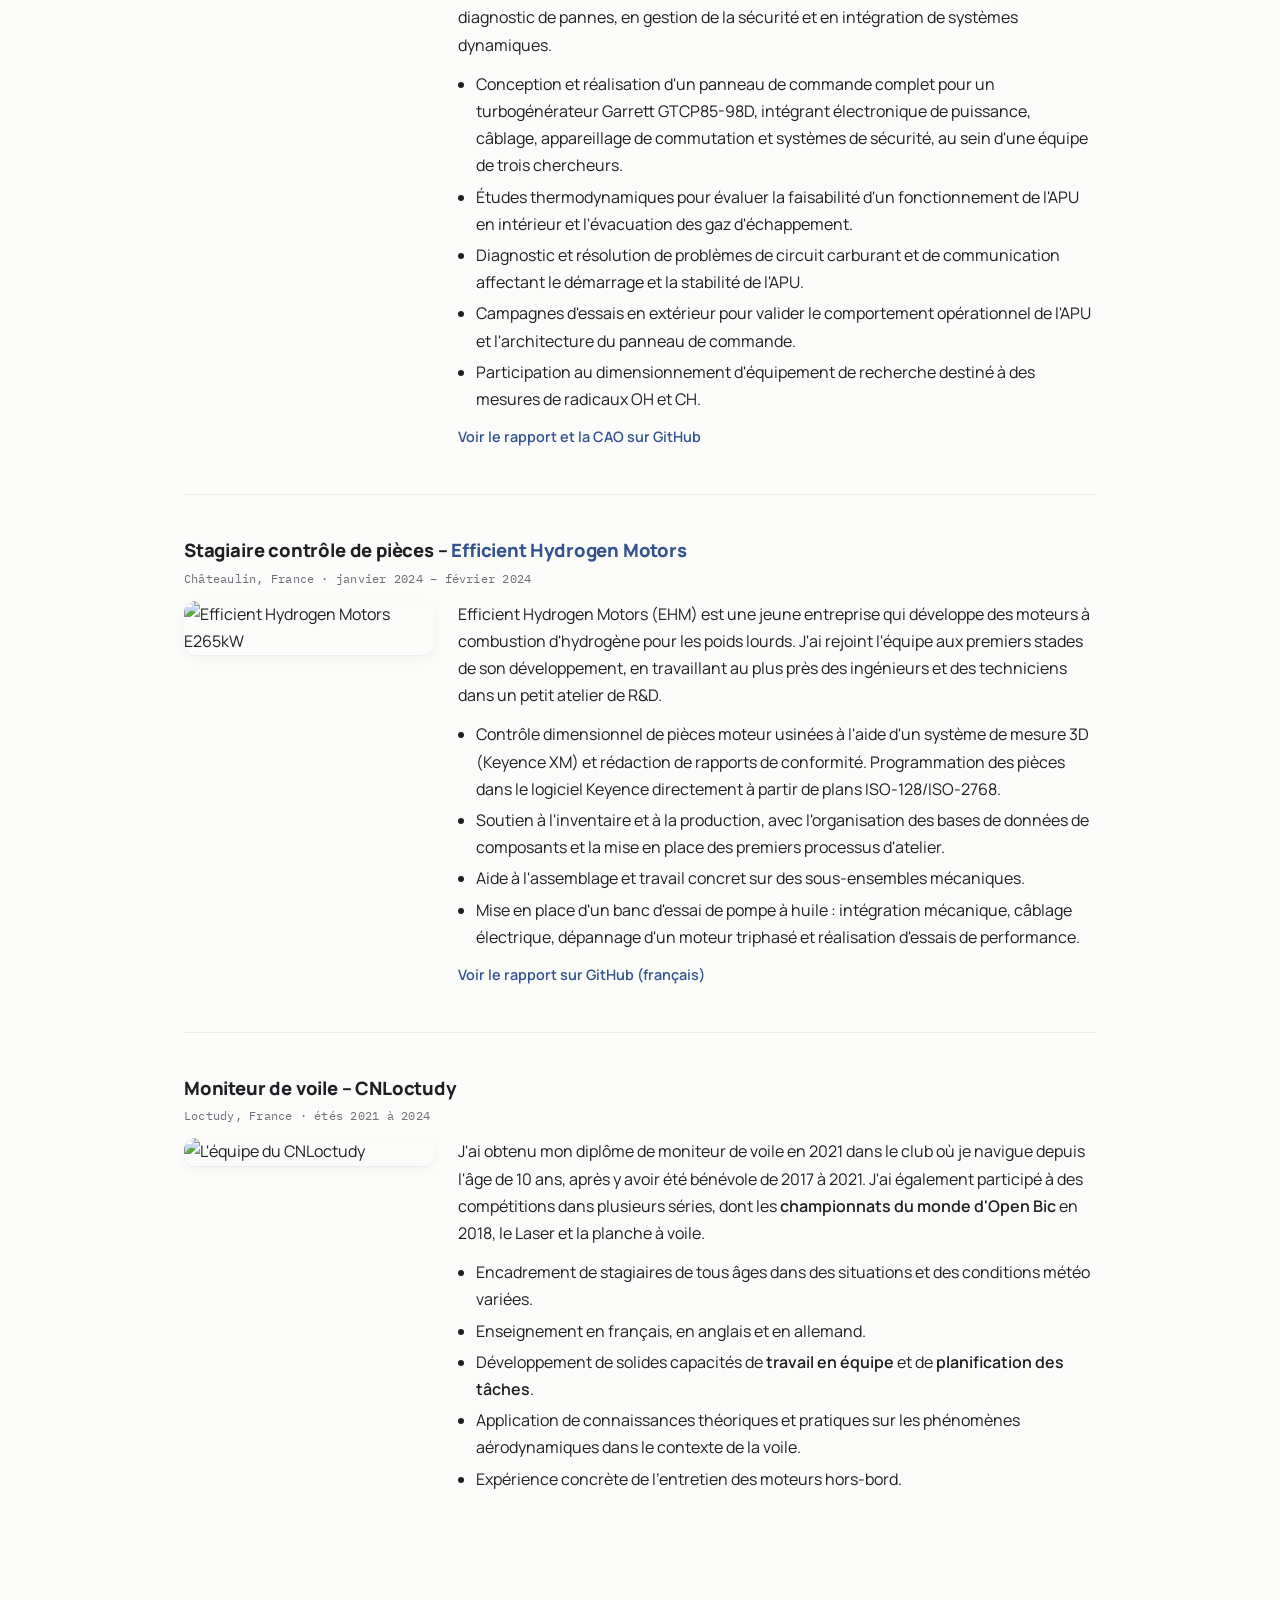
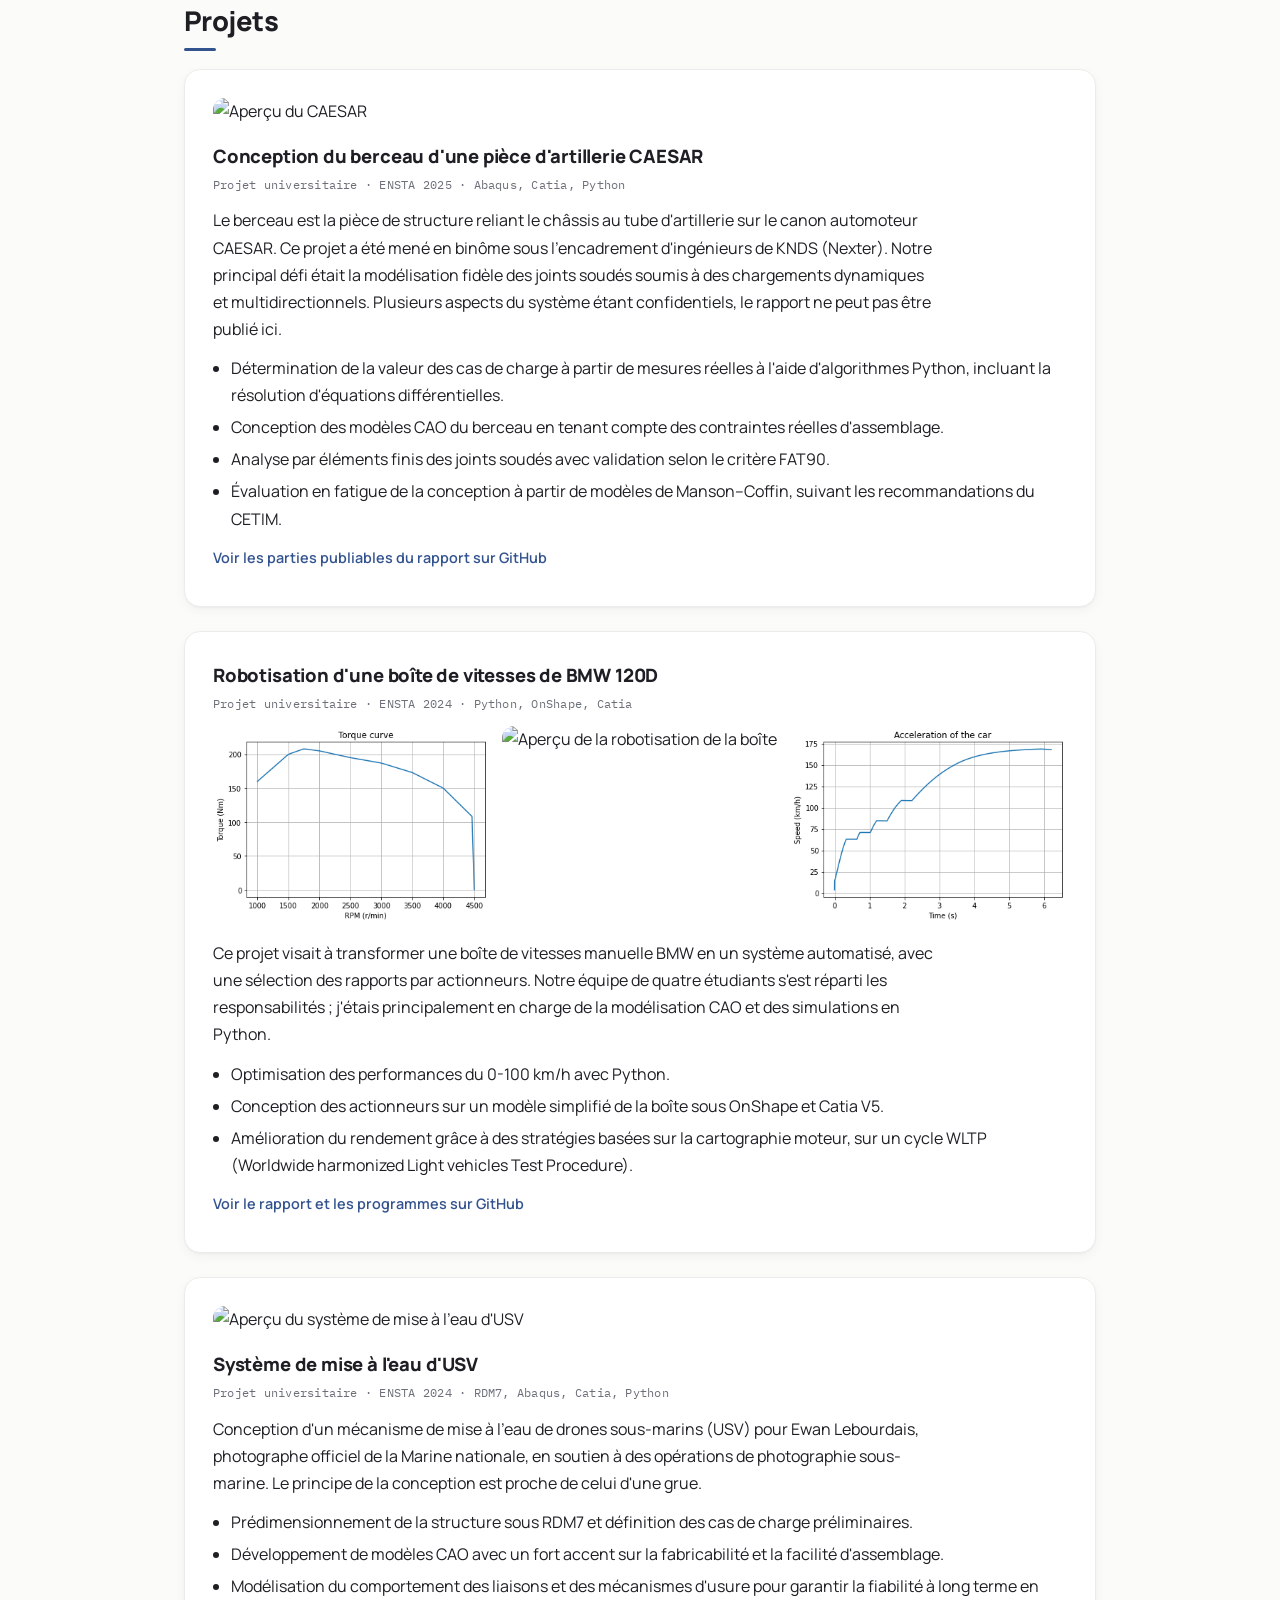
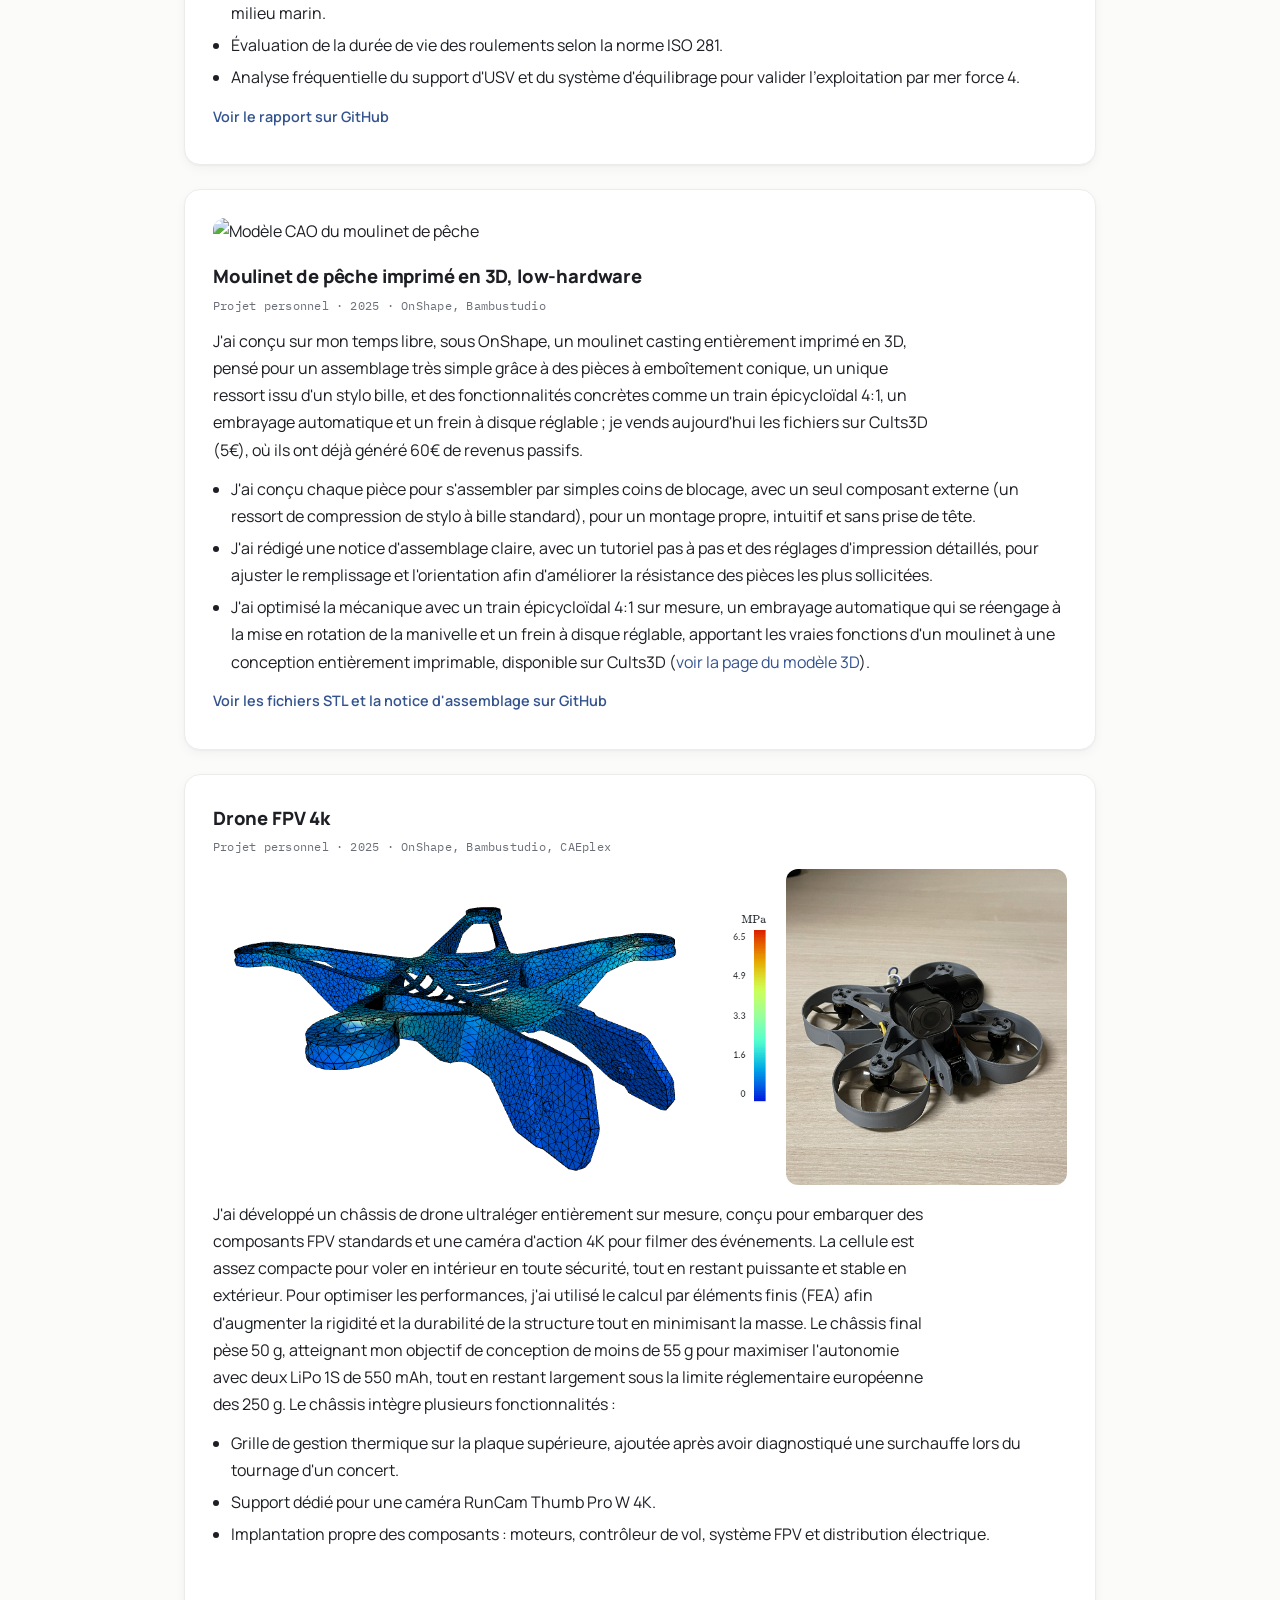
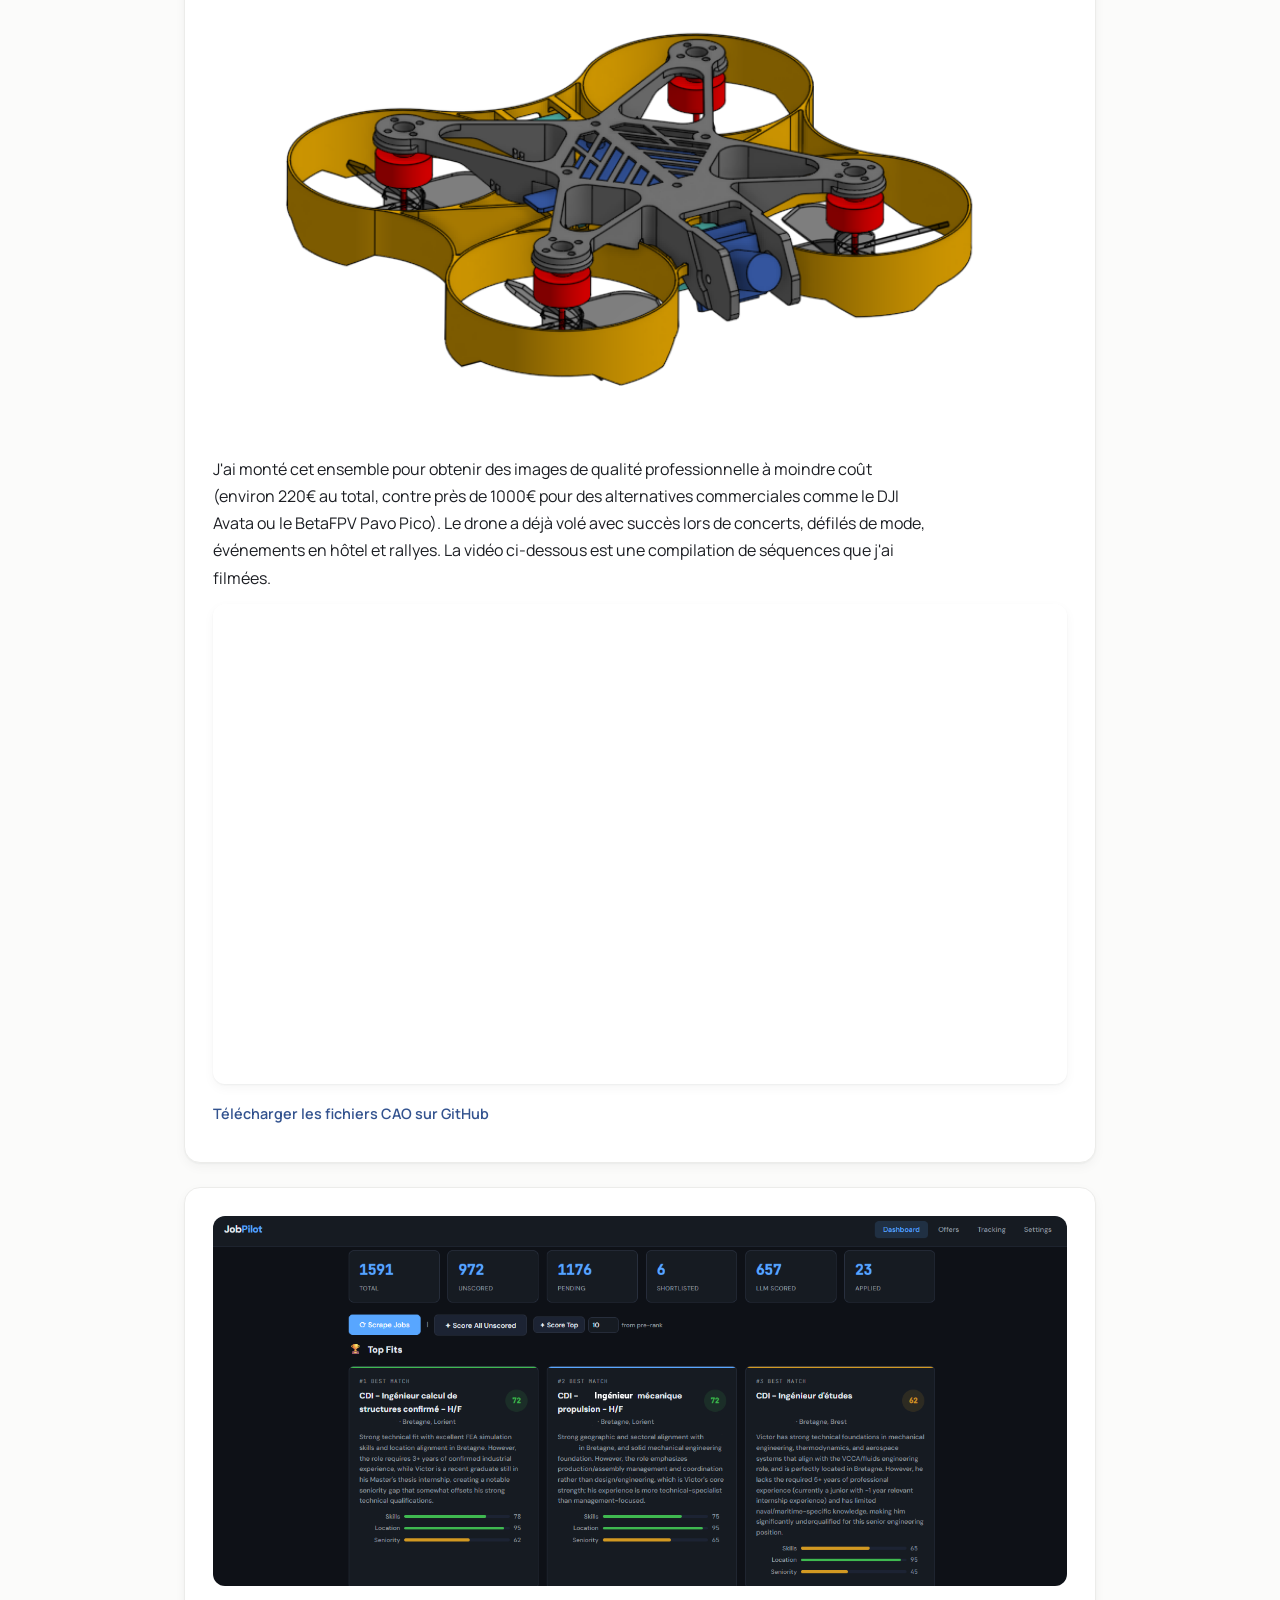
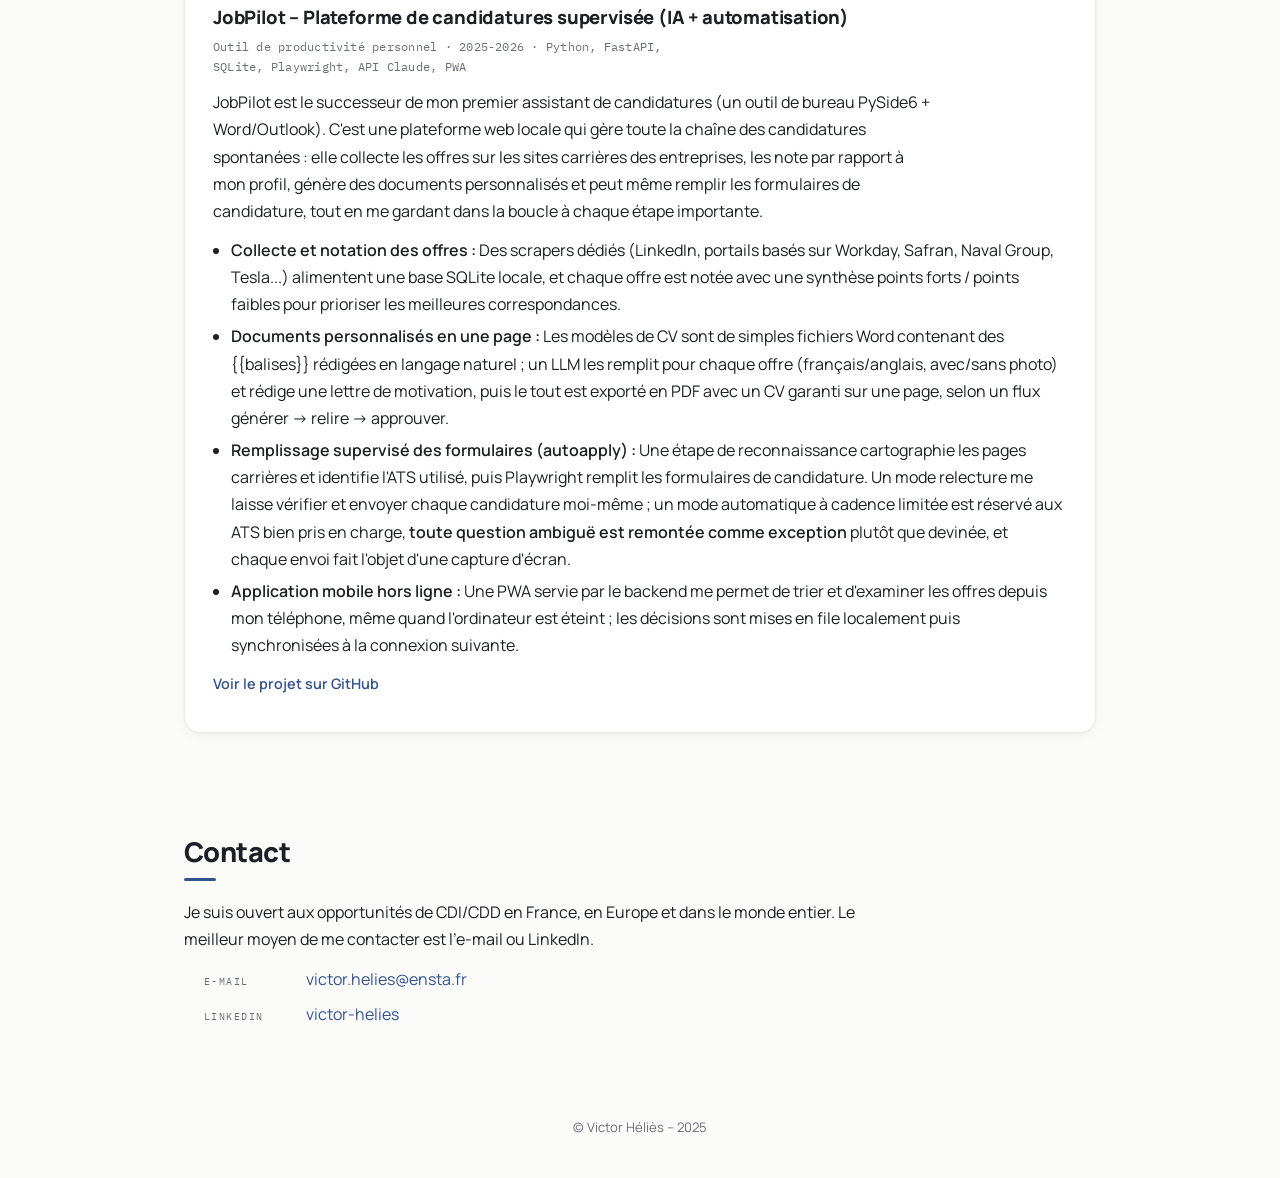
==== commit 45a0e774: "Update index-fr.html" ====
--- a/index-fr.html
+++ b/index-fr.html
@@ -51,7 +51,7 @@
         <div class="hero-text">
           <h2 class="anim anim-2">Bonjour, je suis Victor</h2>
           <p class="anim anim-3">
-            Je suis étudiant en dernière année d'<strong>architecture des véhicules</strong> à l'ENSTA et à la CTU de Prague, avec un fort intérêt pour la <strong>modélisation numérique</strong>, le <strong>calcul de structures</strong>, l'<strong>automatisation de worflows</strong> et les industries de l'<strong>aéronautique, du naval et de la défense</strong>.
+            Je suis étudiant en dernière année d'<strong>architecture des véhicules</strong> à l'ENSTA et à la CTU de Prague, avec un fort intérêt pour la <strong>modélisation numérique</strong>, le <strong>calcul de structures</strong>, l'<strong>automatisation de workflows</strong> et les industries de l'<strong>aéronautique, du naval et de la défense</strong>.
           </p>
           <p class="list-lead anim anim-3">Ce que vous trouverez ici :</p>
           <ul class="anim anim-3">
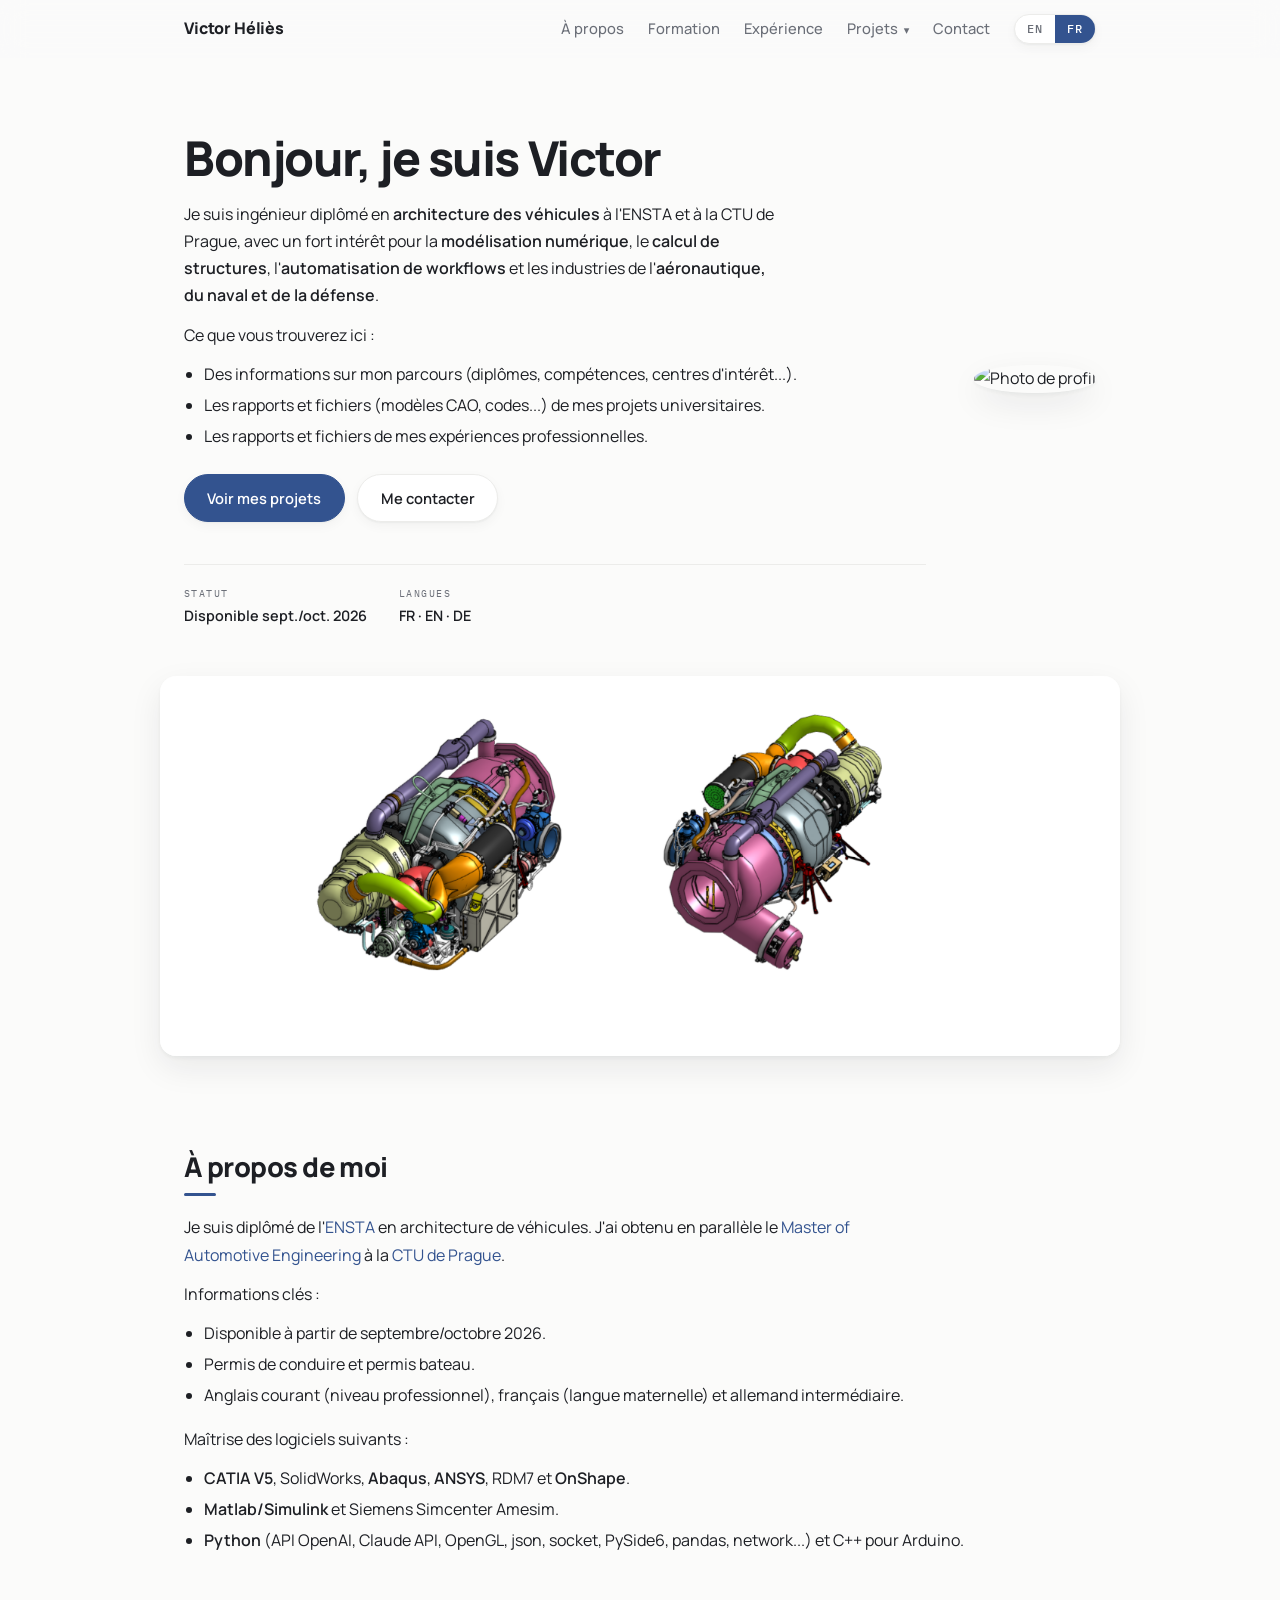
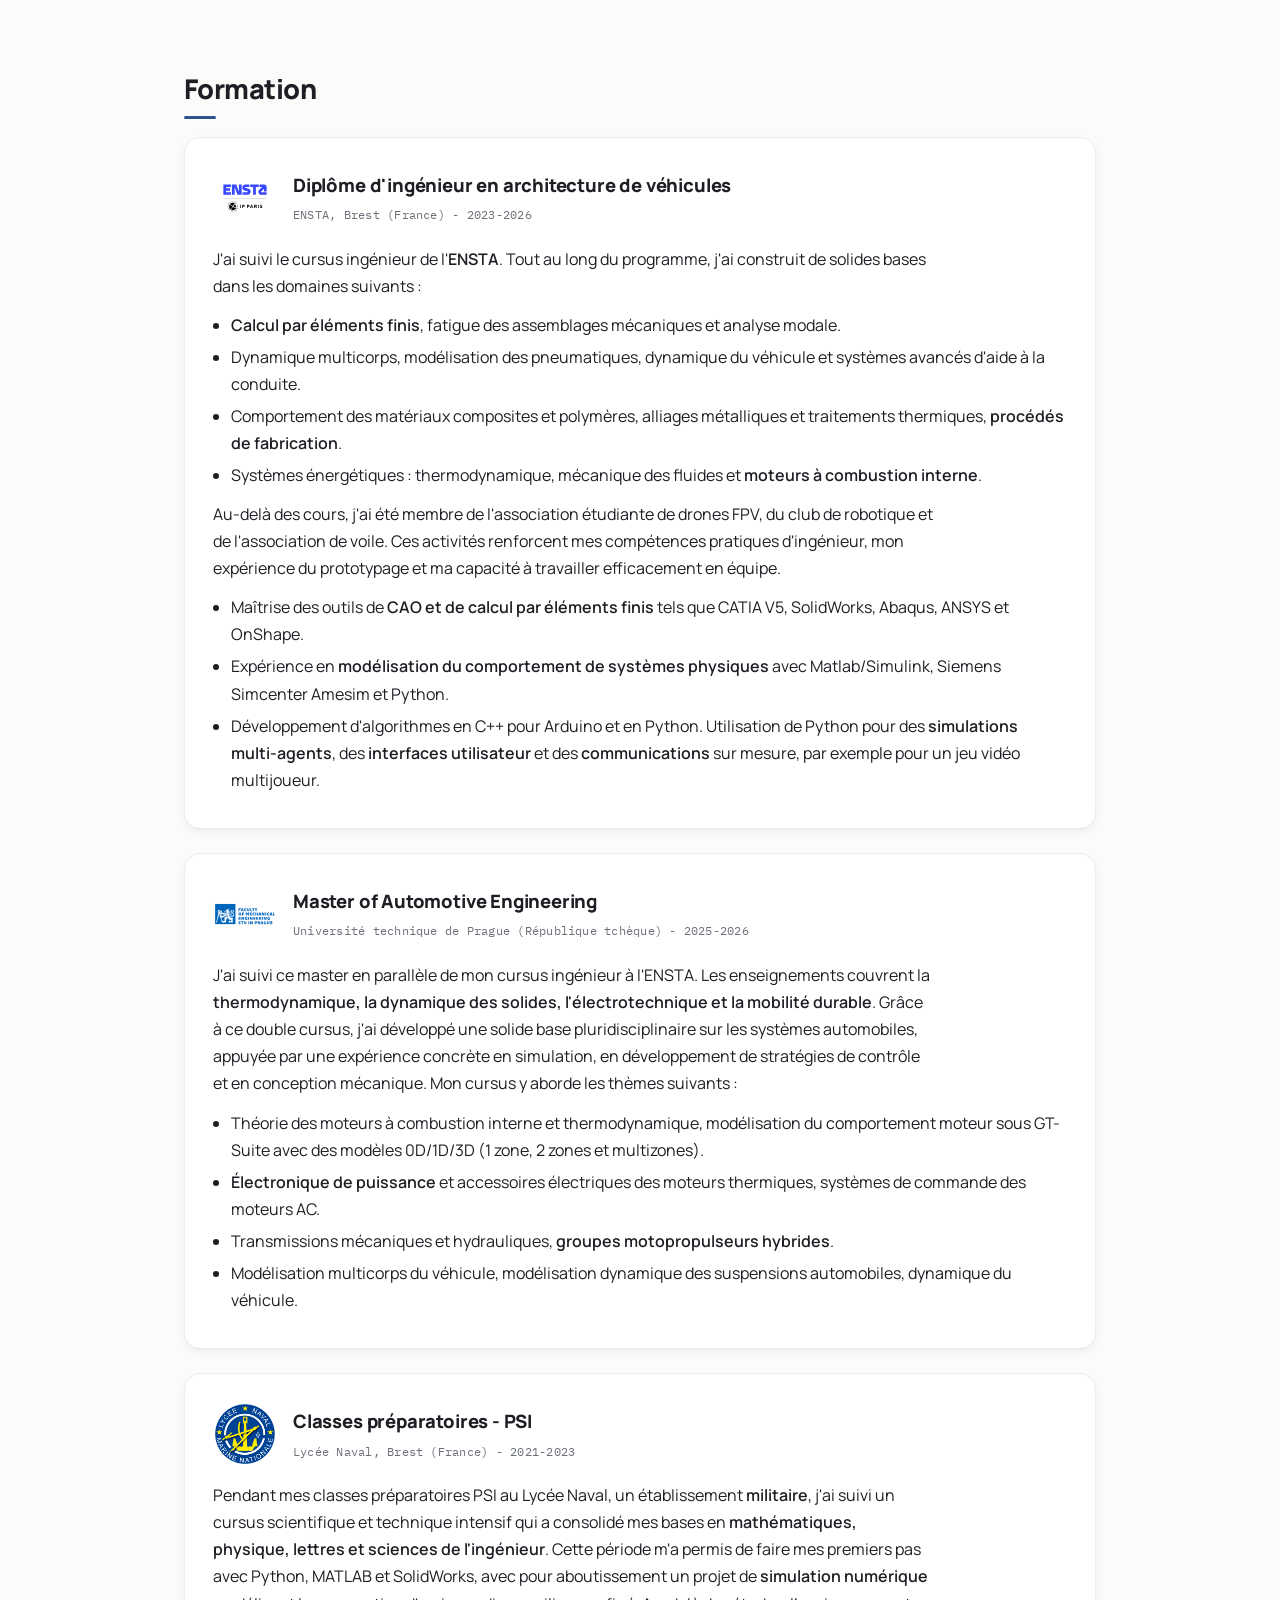
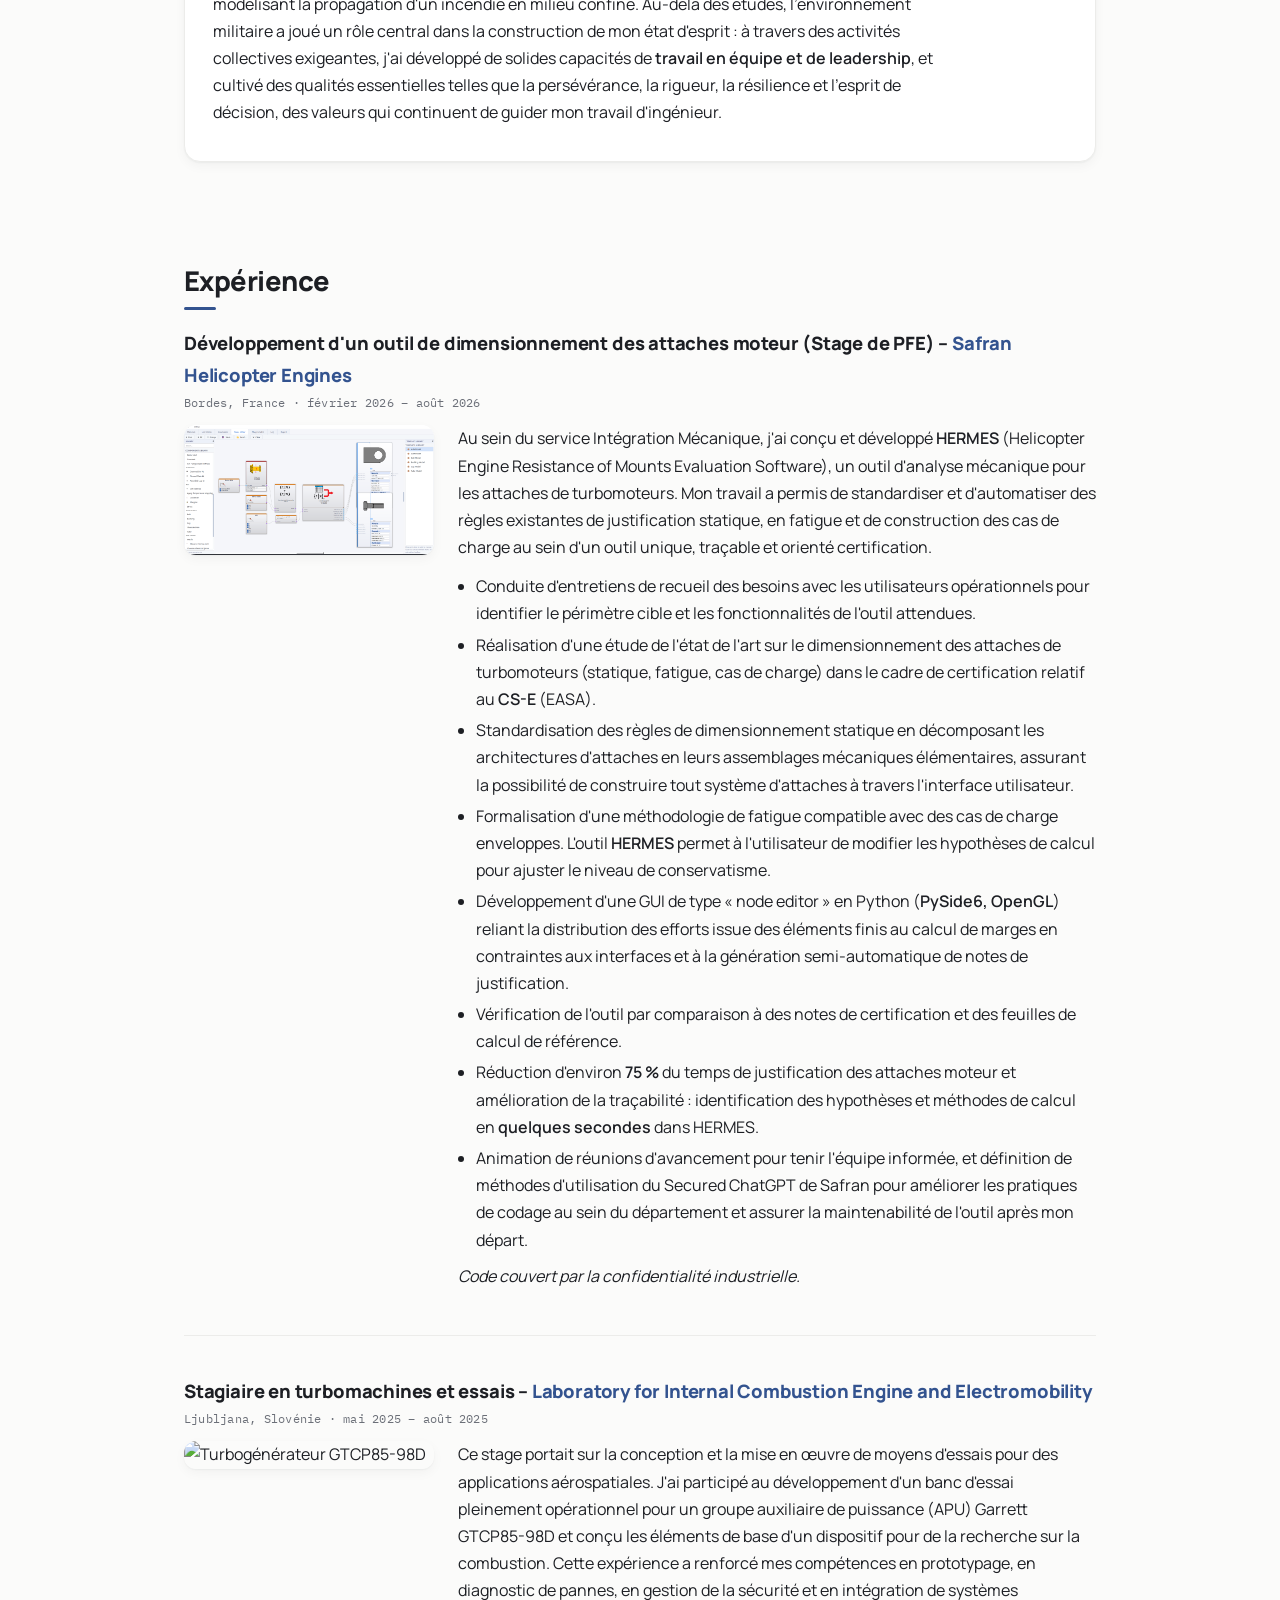
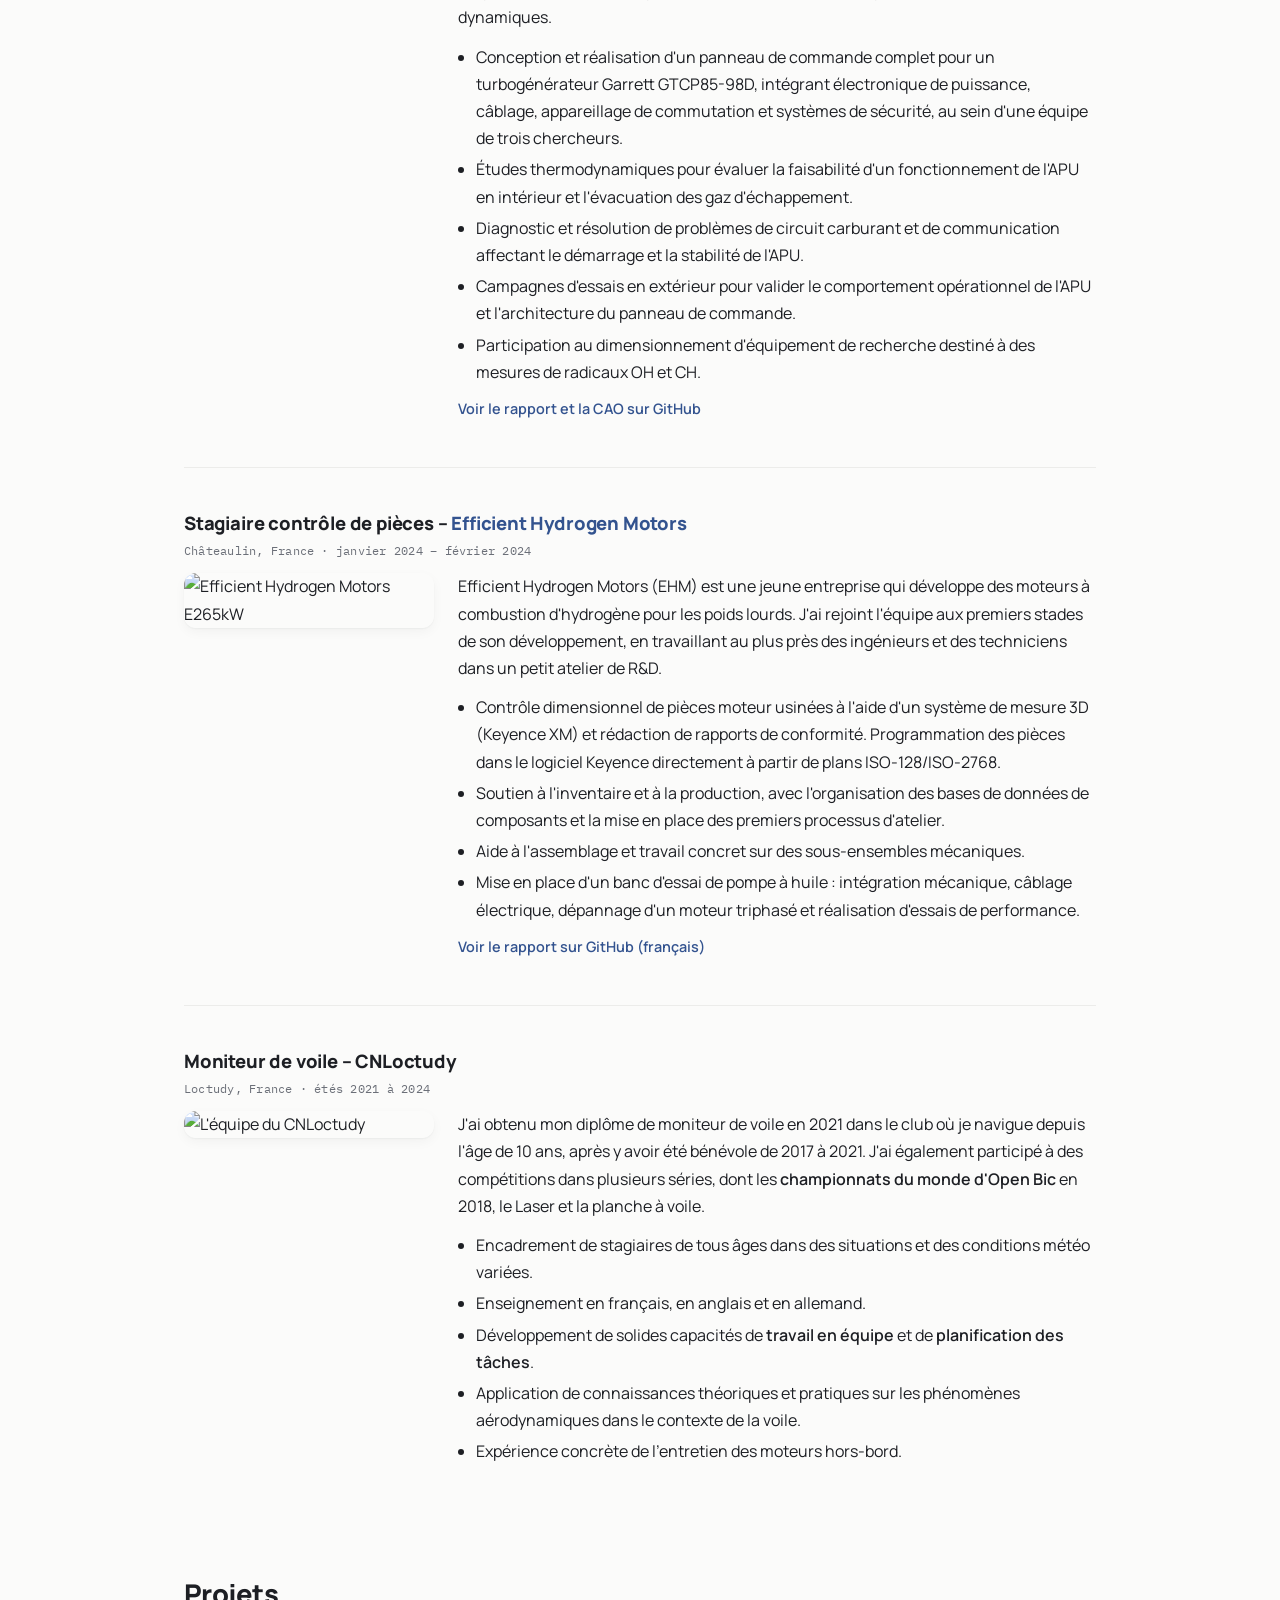
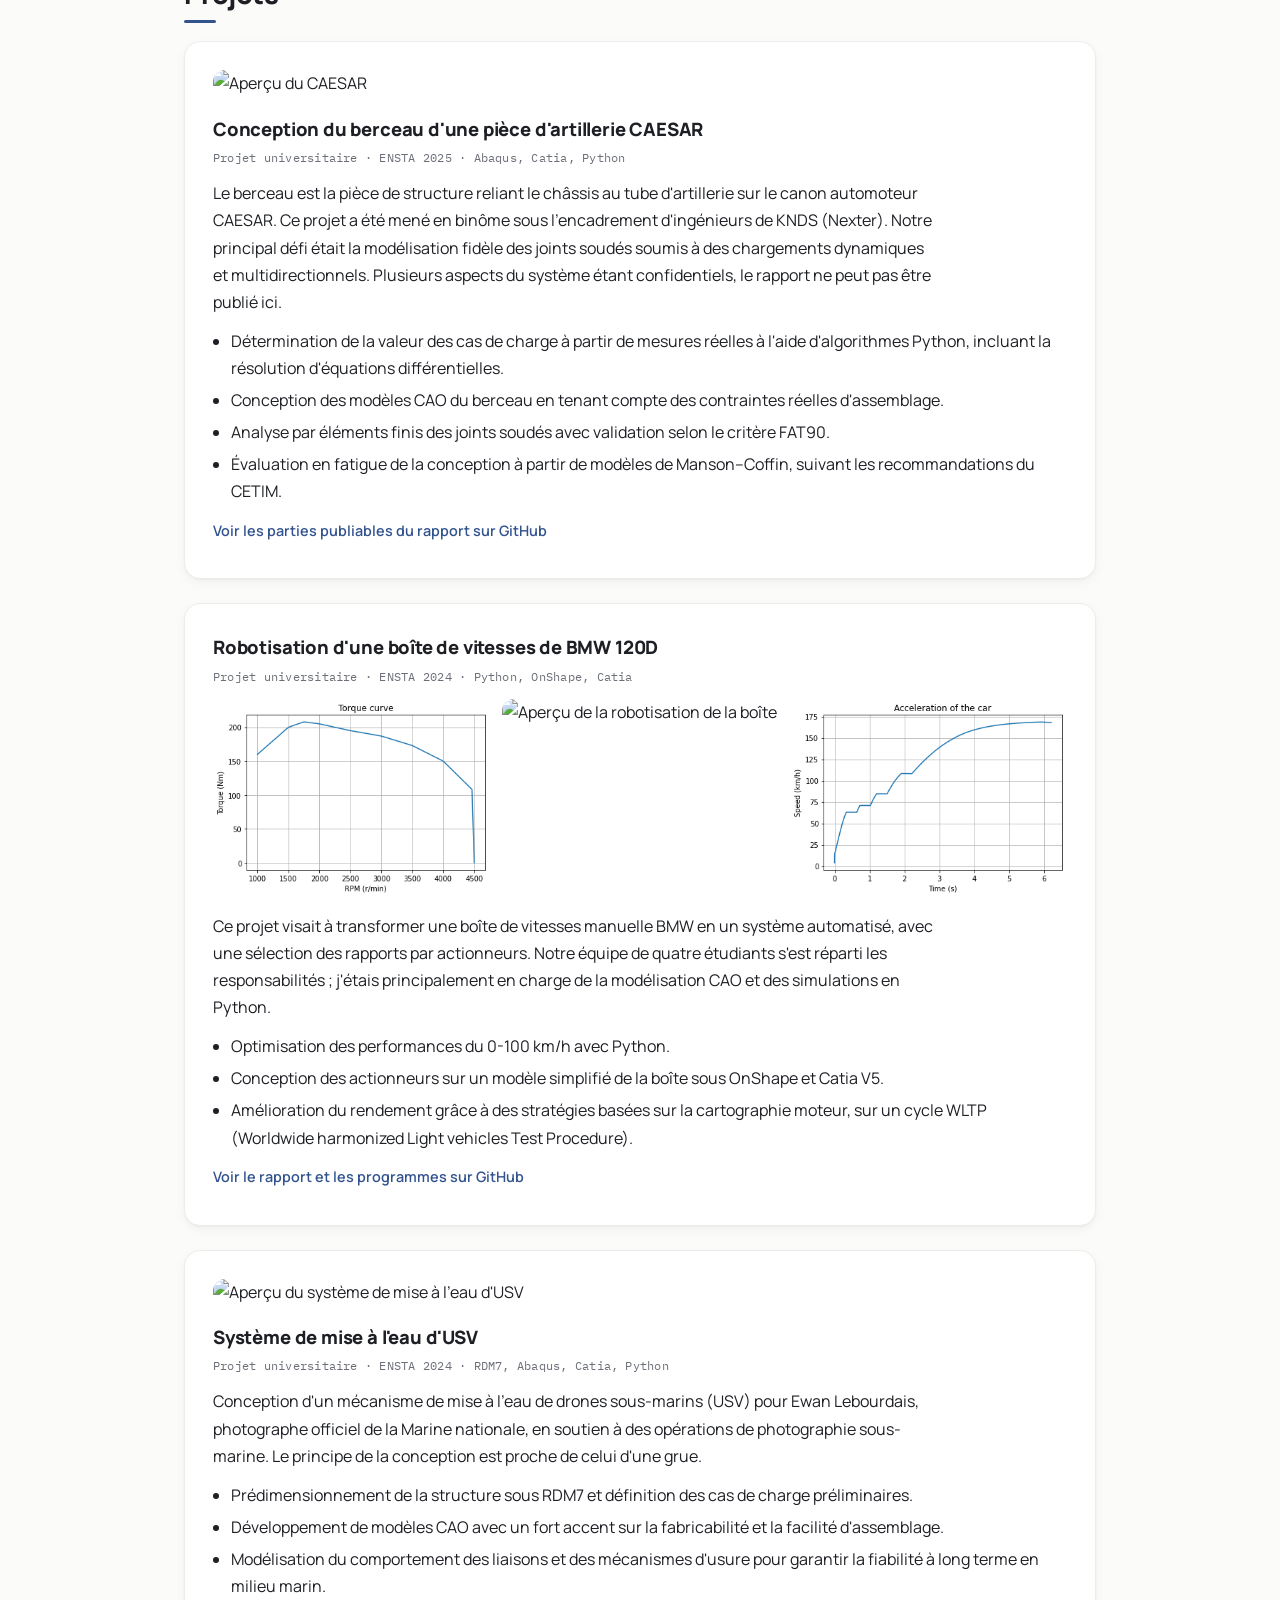
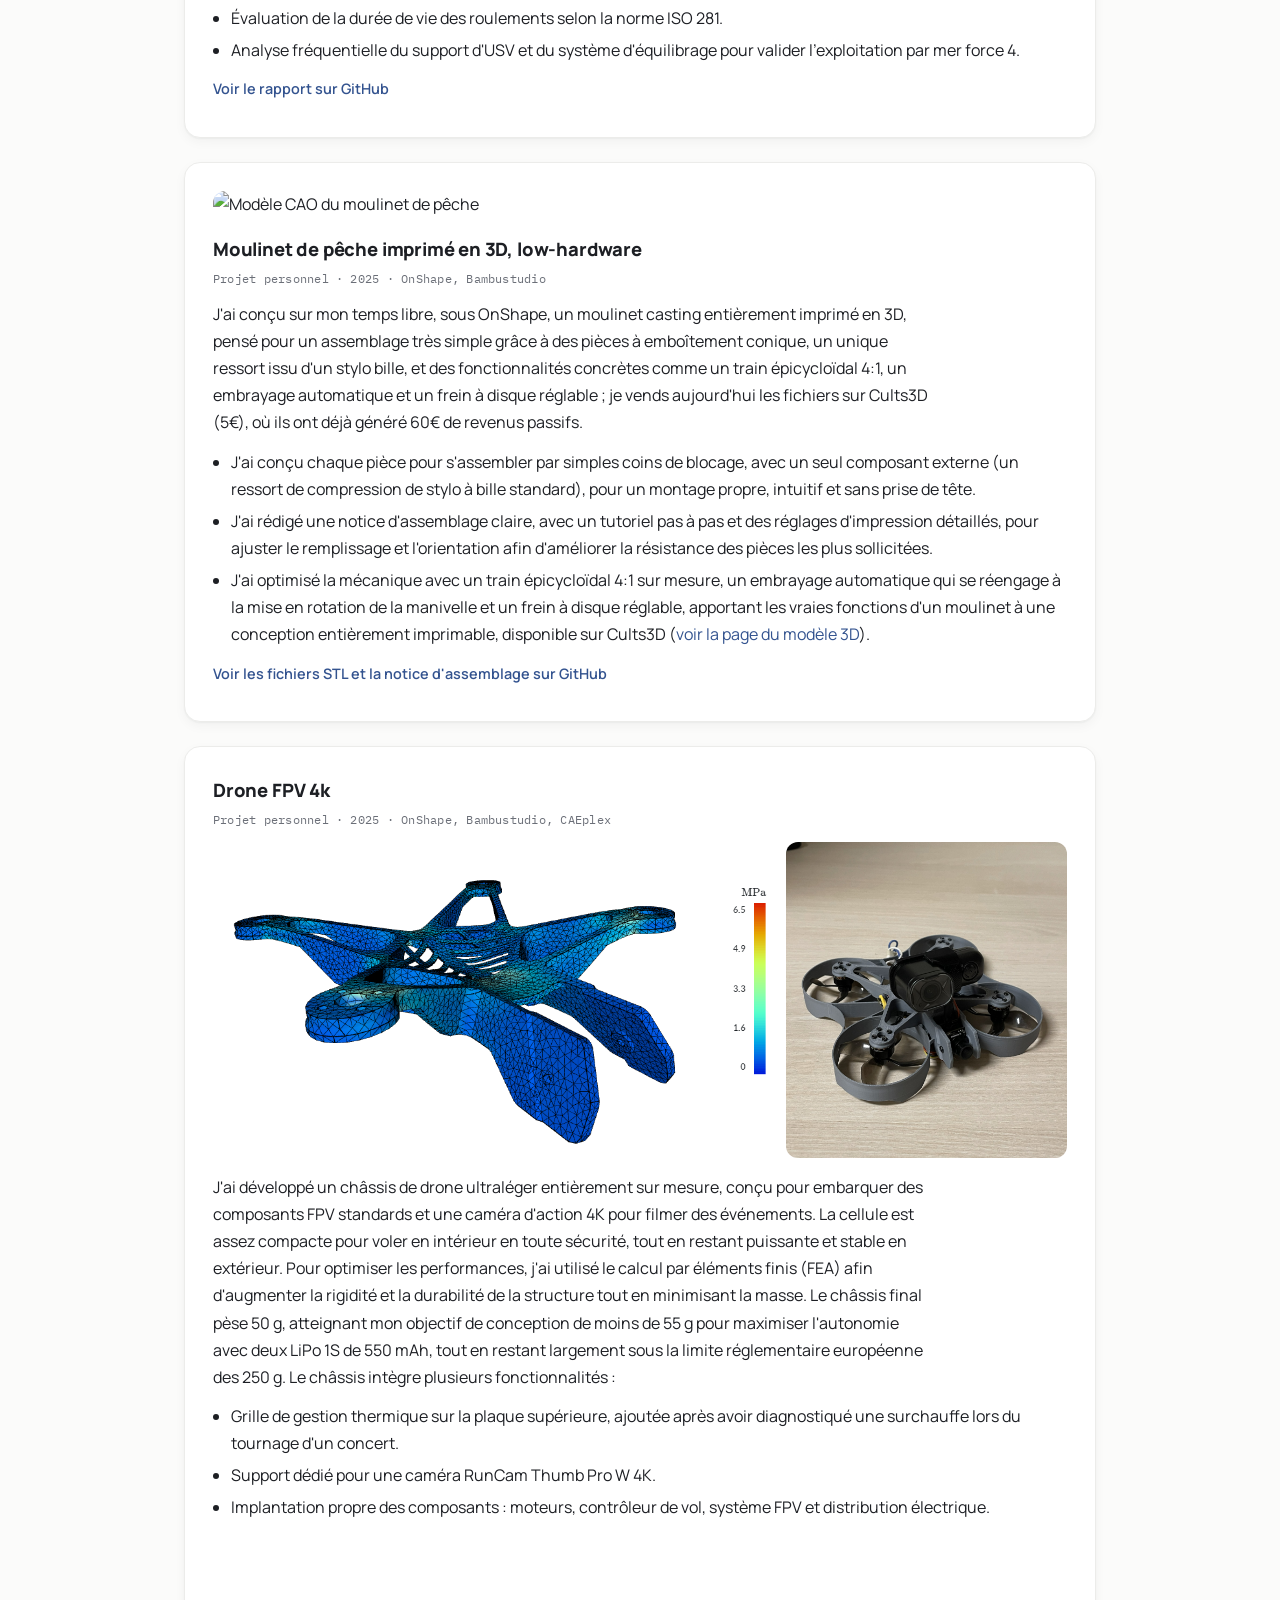
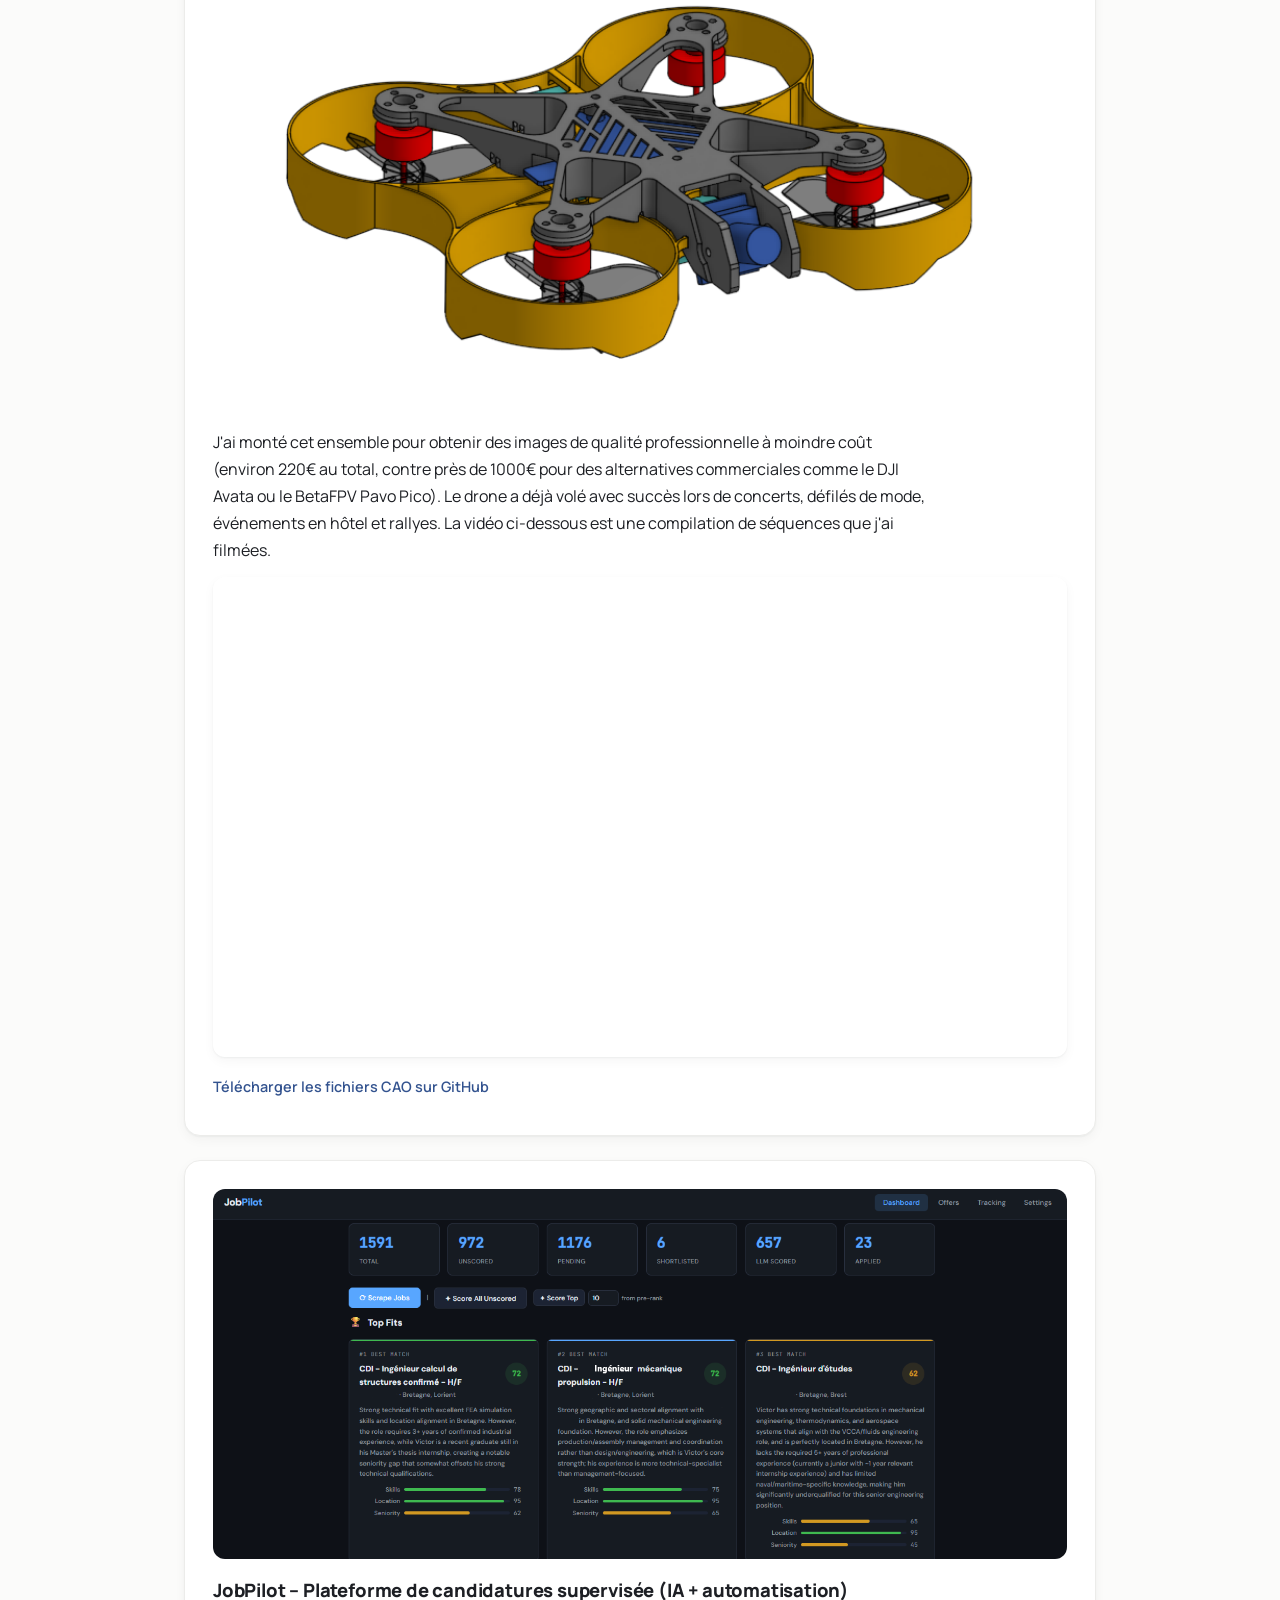
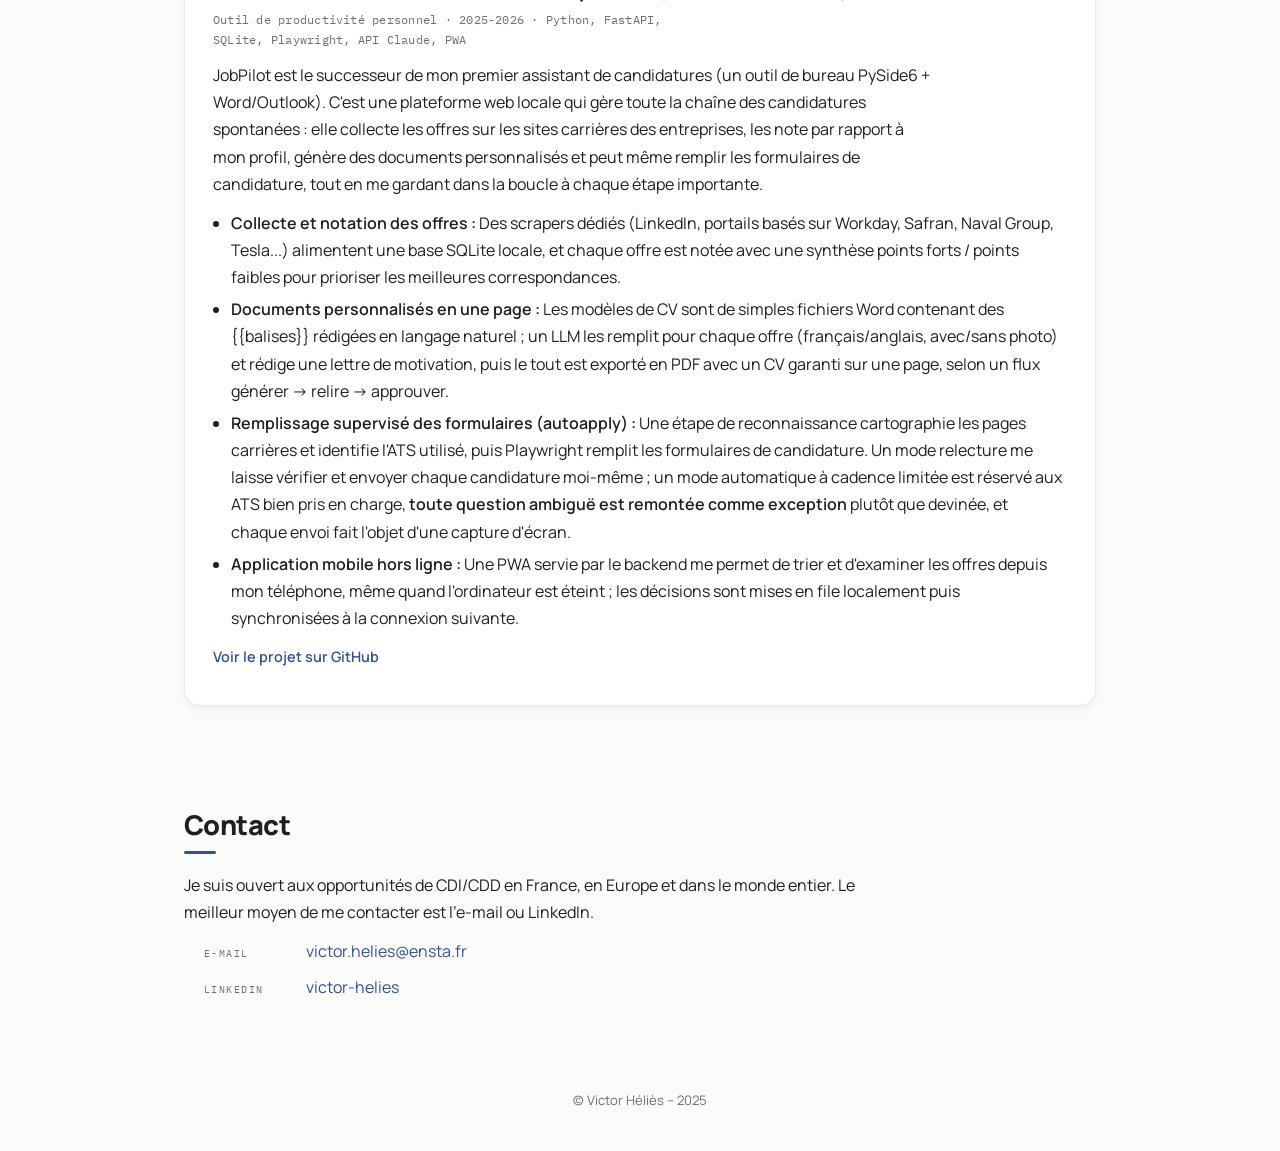
==== commit e6021046: "Update index-fr.html" ====
--- a/index-fr.html
+++ b/index-fr.html
@@ -51,7 +51,7 @@
         <div class="hero-text">
           <h2 class="anim anim-2">Bonjour, je suis Victor</h2>
           <p class="anim anim-3">
-            Je suis étudiant en dernière année d'<strong>architecture des véhicules</strong> à l'ENSTA et à la CTU de Prague, avec un fort intérêt pour la <strong>modélisation numérique</strong>, le <strong>calcul de structures</strong>, l'<strong>automatisation de workflows</strong> et les industries de l'<strong>aéronautique, du naval et de la défense</strong>.
+            Je suis ingénieur diplômé en <strong>architecture des véhicules</strong> à l'ENSTA et à la CTU de Prague, avec un fort intérêt pour la <strong>modélisation numérique</strong>, le <strong>calcul de structures</strong>, l'<strong>automatisation de workflows</strong> et les industries de l'<strong>aéronautique, du naval et de la défense</strong>.
           </p>
           <p class="list-lead anim anim-3">Ce que vous trouverez ici :</p>
           <ul class="anim anim-3">
@@ -95,8 +95,8 @@
         <h2 class="reveal">À propos de moi</h2>
         <div class="reveal">
           <p>
-            Je suis étudiant en dernière année d'école d'ingénieur, actuellement inscrit à l'<a href="https://www.ensta.fr/" target="_blank" rel="noopener">ENSTA</a> en architecture de véhicules.
-            Je poursuis en parallèle le <a href="https://www.mae.cvut.cz/" target="_blank" rel="noopener">Master of Automotive Engineering</a> à la <a href="https://www.cvut.cz/en" target="_blank" rel="noopener">CTU de Prague</a>.
+            Je suis diplômé de l'<a href="https://www.ensta.fr/" target="_blank" rel="noopener">ENSTA</a> en architecture de véhicules.
+            J'ai obtenu en parallèle le <a href="https://www.mae.cvut.cz/" target="_blank" rel="noopener">Master of Automotive Engineering</a> à la <a href="https://www.cvut.cz/en" target="_blank" rel="noopener">CTU de Prague</a>.
           </p>
           <p class="list-lead">Informations clés :</p>
           <ul>
@@ -127,14 +127,14 @@
                 <p class="meta">ENSTA, Brest (France) - 2023-2026</p>
               </div>
             </div>
-            <p>Je suis actuellement le cursus ingénieur de l'<strong>ENSTA</strong>. Tout au long du programme, j'ai construit de solides bases dans les domaines suivants :</p>
+            <p>J'ai suivi le cursus ingénieur de l'<strong>ENSTA</strong>. Tout au long du programme, j'ai construit de solides bases dans les domaines suivants :</p>
             <ul>
               <li><strong>Calcul par éléments finis</strong>, fatigue des assemblages mécaniques et analyse modale.</li>
               <li>Dynamique multicorps, modélisation des pneumatiques, dynamique du véhicule et systèmes avancés d'aide à la conduite.</li>
               <li>Comportement des matériaux composites et polymères, alliages métalliques et traitements thermiques, <strong>procédés de fabrication</strong>.</li>
               <li>Systèmes énergétiques : thermodynamique, mécanique des fluides et <strong>moteurs à combustion interne</strong>.</li>
             </ul>
-            <p>Au-delà des cours, je suis membre de l'association étudiante de drones FPV et du club de robotique. Ces activités renforcent mes compétences pratiques d'ingénieur, mon expérience du prototypage et ma capacité à travailler efficacement en équipe.</p>
+            <p>Au-delà des cours, j'ai été membre de l'association étudiante de drones FPV, du club de robotique et de l'association de voile. Ces activités renforcent mes compétences pratiques d'ingénieur, mon expérience du prototypage et ma capacité à travailler efficacement en équipe.</p>
             <ul>
               <li>Maîtrise des outils de <strong>CAO et de calcul par éléments finis</strong> tels que CATIA V5, SolidWorks, Abaqus, ANSYS et OnShape.</li>
               <li>Expérience en <strong>modélisation du comportement de systèmes physiques</strong> avec Matlab/Simulink, Siemens Simcenter Amesim et Python.</li>
@@ -149,7 +149,7 @@
                 <p class="meta">Université technique de Prague (République tchèque) - 2025-2026</p>
               </div>
             </div>
-            <p>Je suis ce master en parallèle de mon cursus ingénieur à l'ENSTA. Les enseignements couvrent la <strong>thermodynamique, la dynamique des solides, l'électrotechnique et la mobilité durable</strong>. Grâce à ce double cursus, j'ai développé une solide base pluridisciplinaire sur les systèmes automobiles, appuyée par une expérience concrète en simulation, en développement de stratégies de contrôle et en conception mécanique. Mon cursus y aborde les thèmes suivants :</p>
+            <p>J'ai suivi ce master en parallèle de mon cursus ingénieur à l'ENSTA. Les enseignements couvrent la <strong>thermodynamique, la dynamique des solides, l'électrotechnique et la mobilité durable</strong>. Grâce à ce double cursus, j'ai développé une solide base pluridisciplinaire sur les systèmes automobiles, appuyée par une expérience concrète en simulation, en développement de stratégies de contrôle et en conception mécanique. Mon cursus y aborde les thèmes suivants :</p>
             <ul>
               <li>Théorie des moteurs à combustion interne et thermodynamique, modélisation du comportement moteur sous GT-Suite avec des modèles 0D/1D/3D (1 zone, 2 zones et multizones).</li>
               <li><strong>Électronique de puissance</strong> et accessoires électriques des moteurs thermiques, systèmes de commande des moteurs AC.</li>
@@ -384,7 +384,7 @@
             </p>
             <div class="video-wrap">
               <iframe
-                src="https://www.youtube.com/embed/dd-QNFGnd4s"
+                src="https://www.youtube.com/embed/tAj39sq2qFA"
                 title="Compilation d'images filmées au drone FPV"
                 frameborder="0"
                 allowfullscreen></iframe>
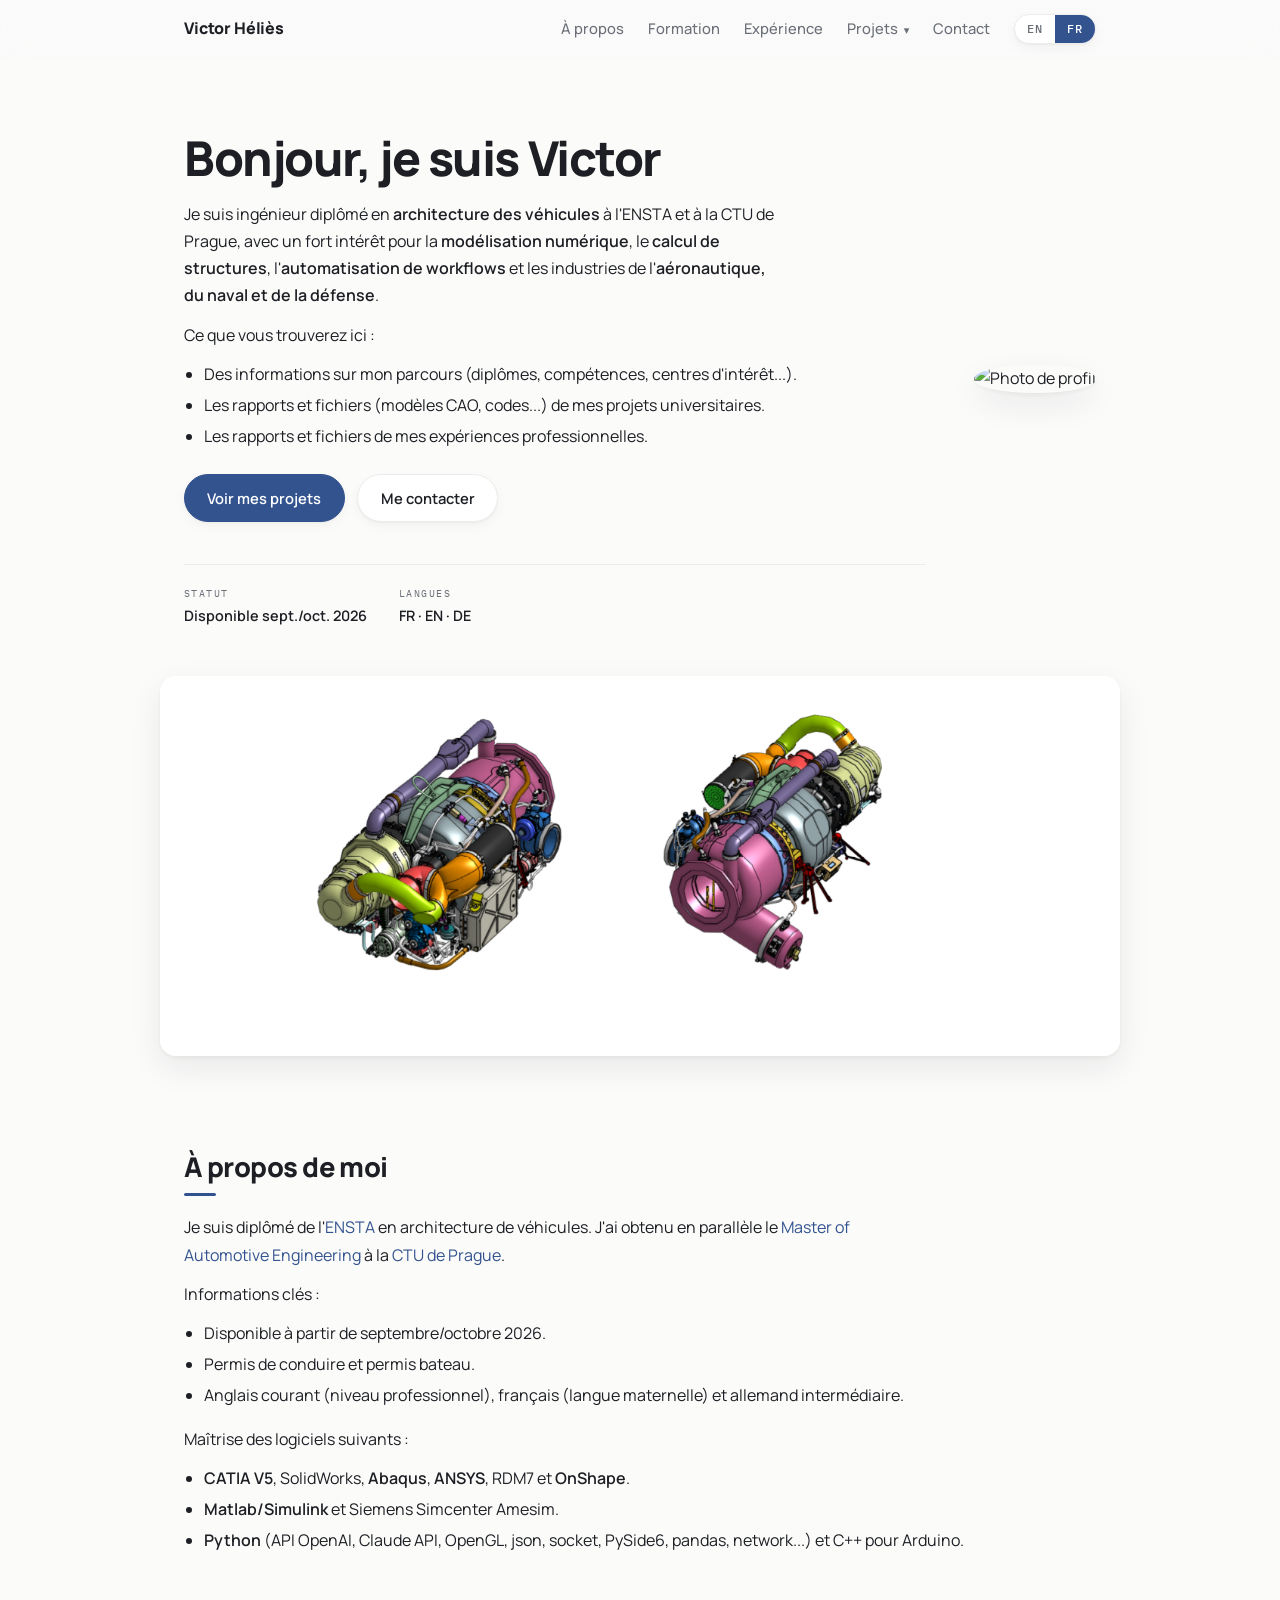
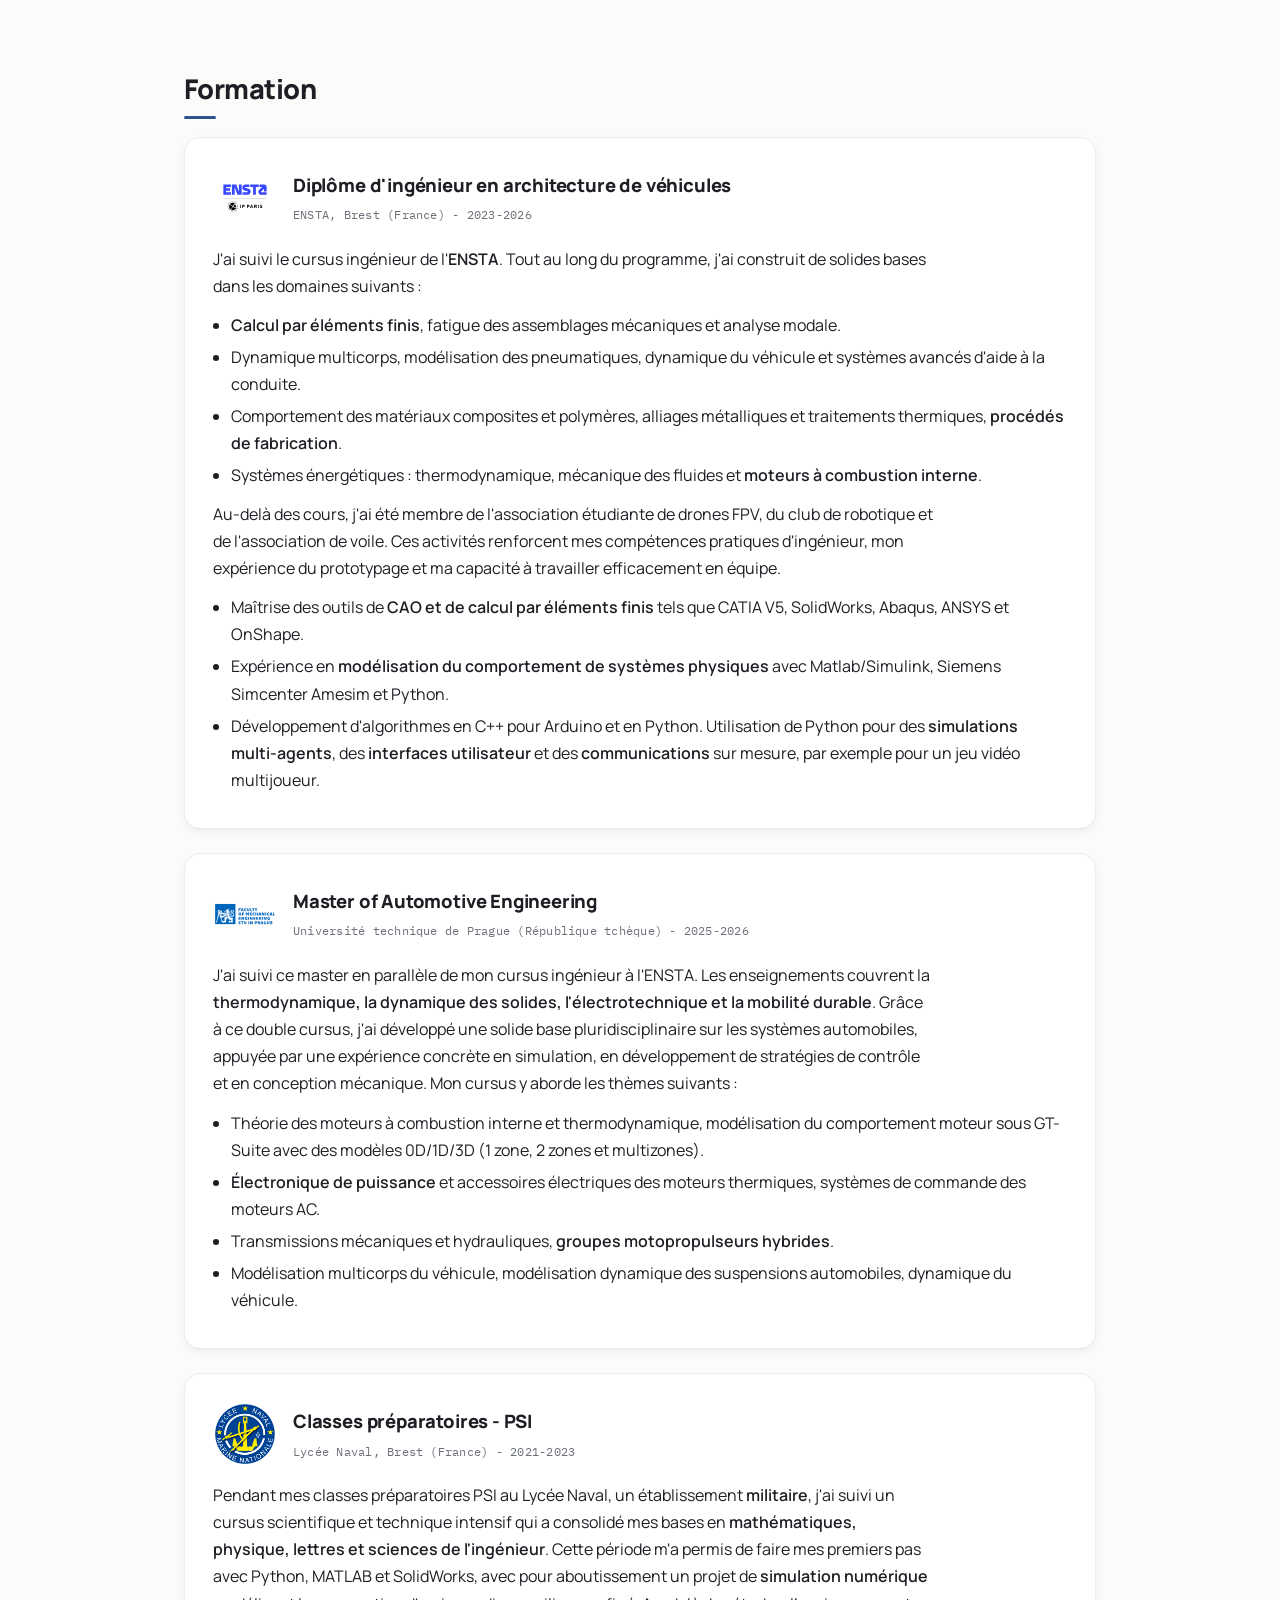
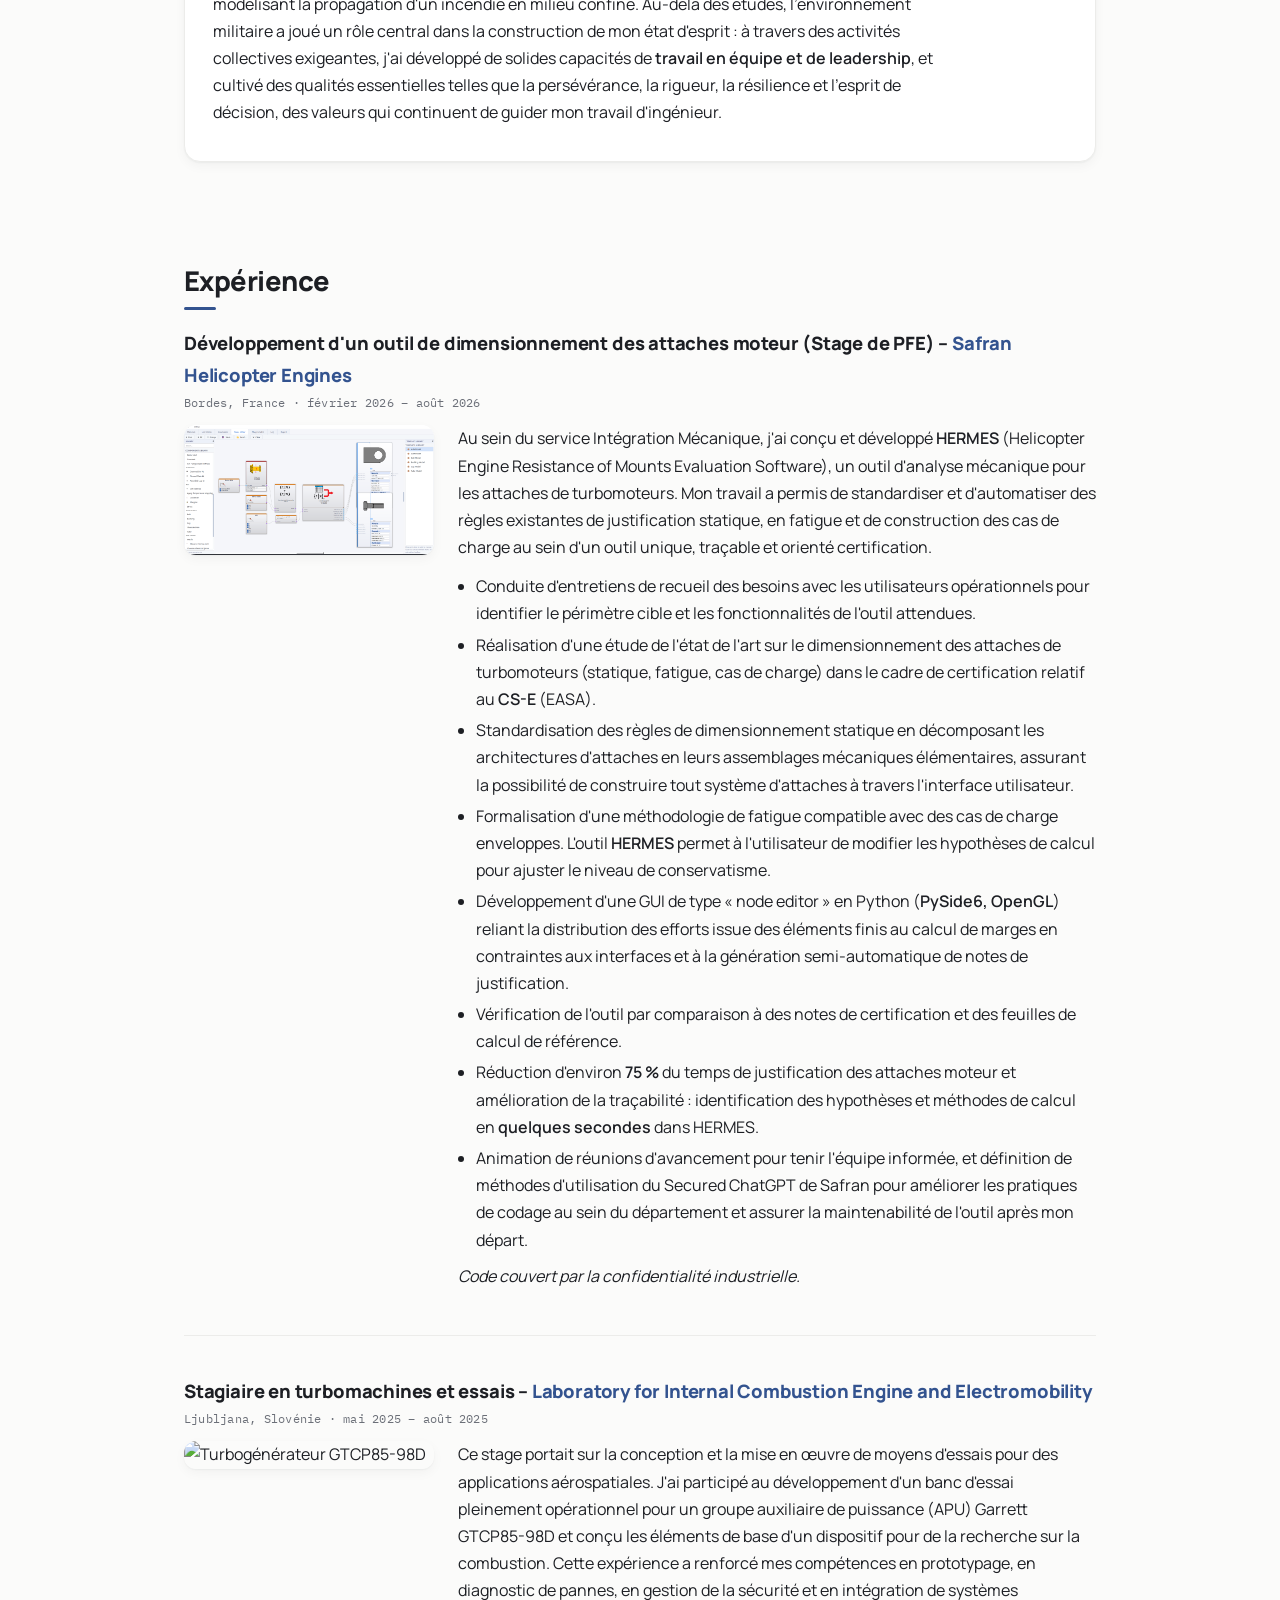
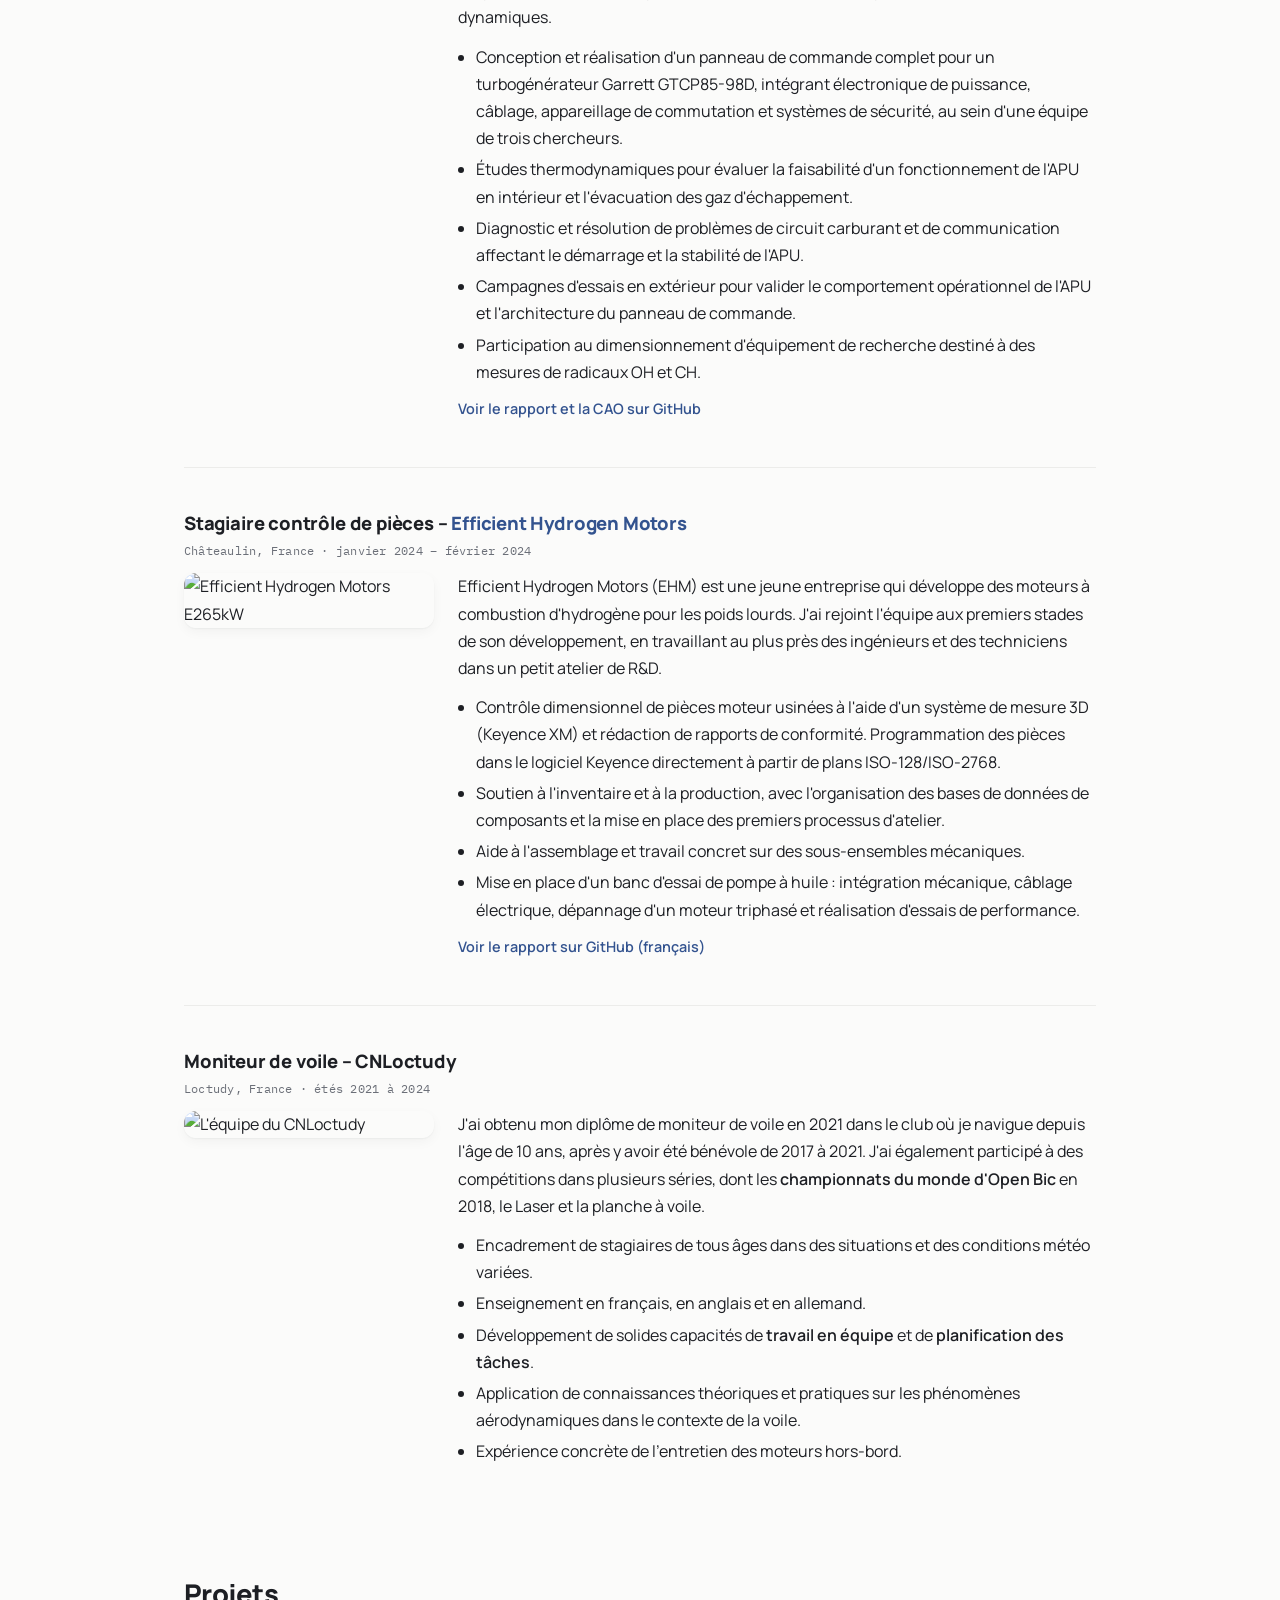
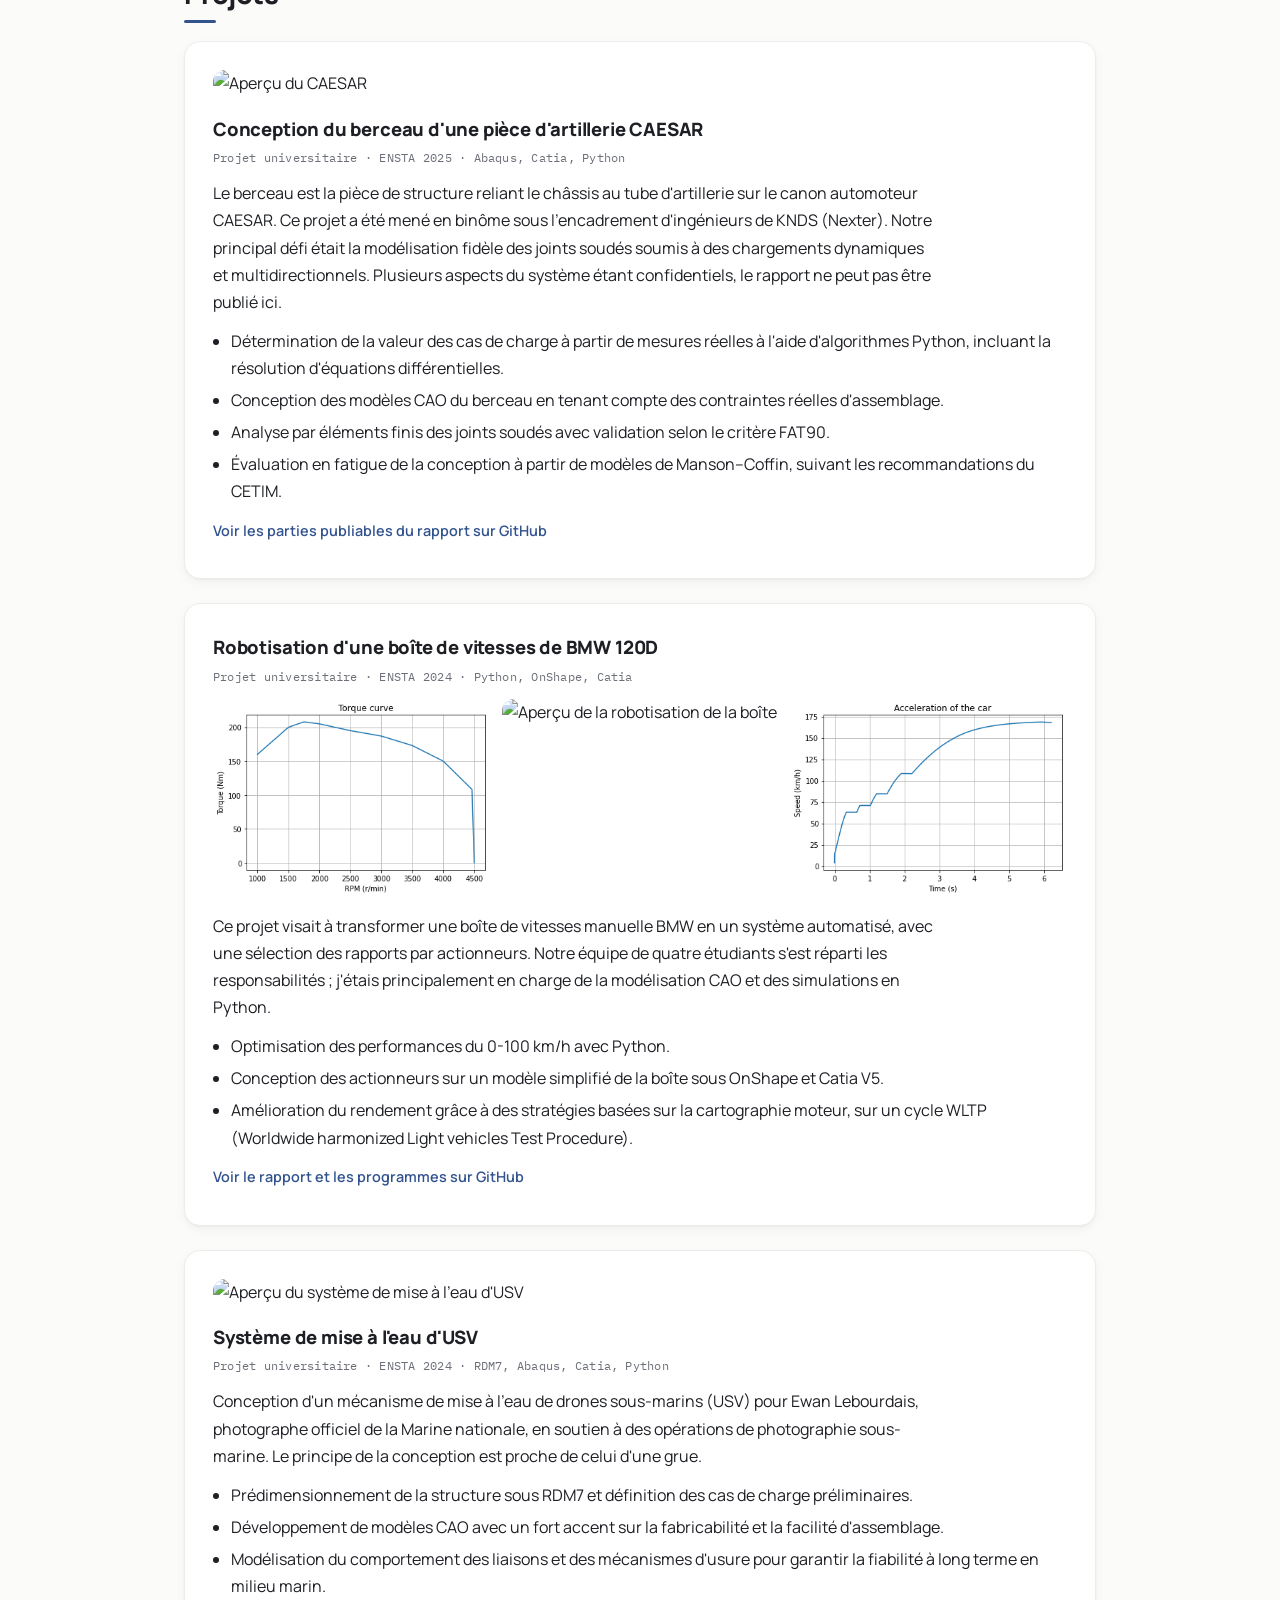
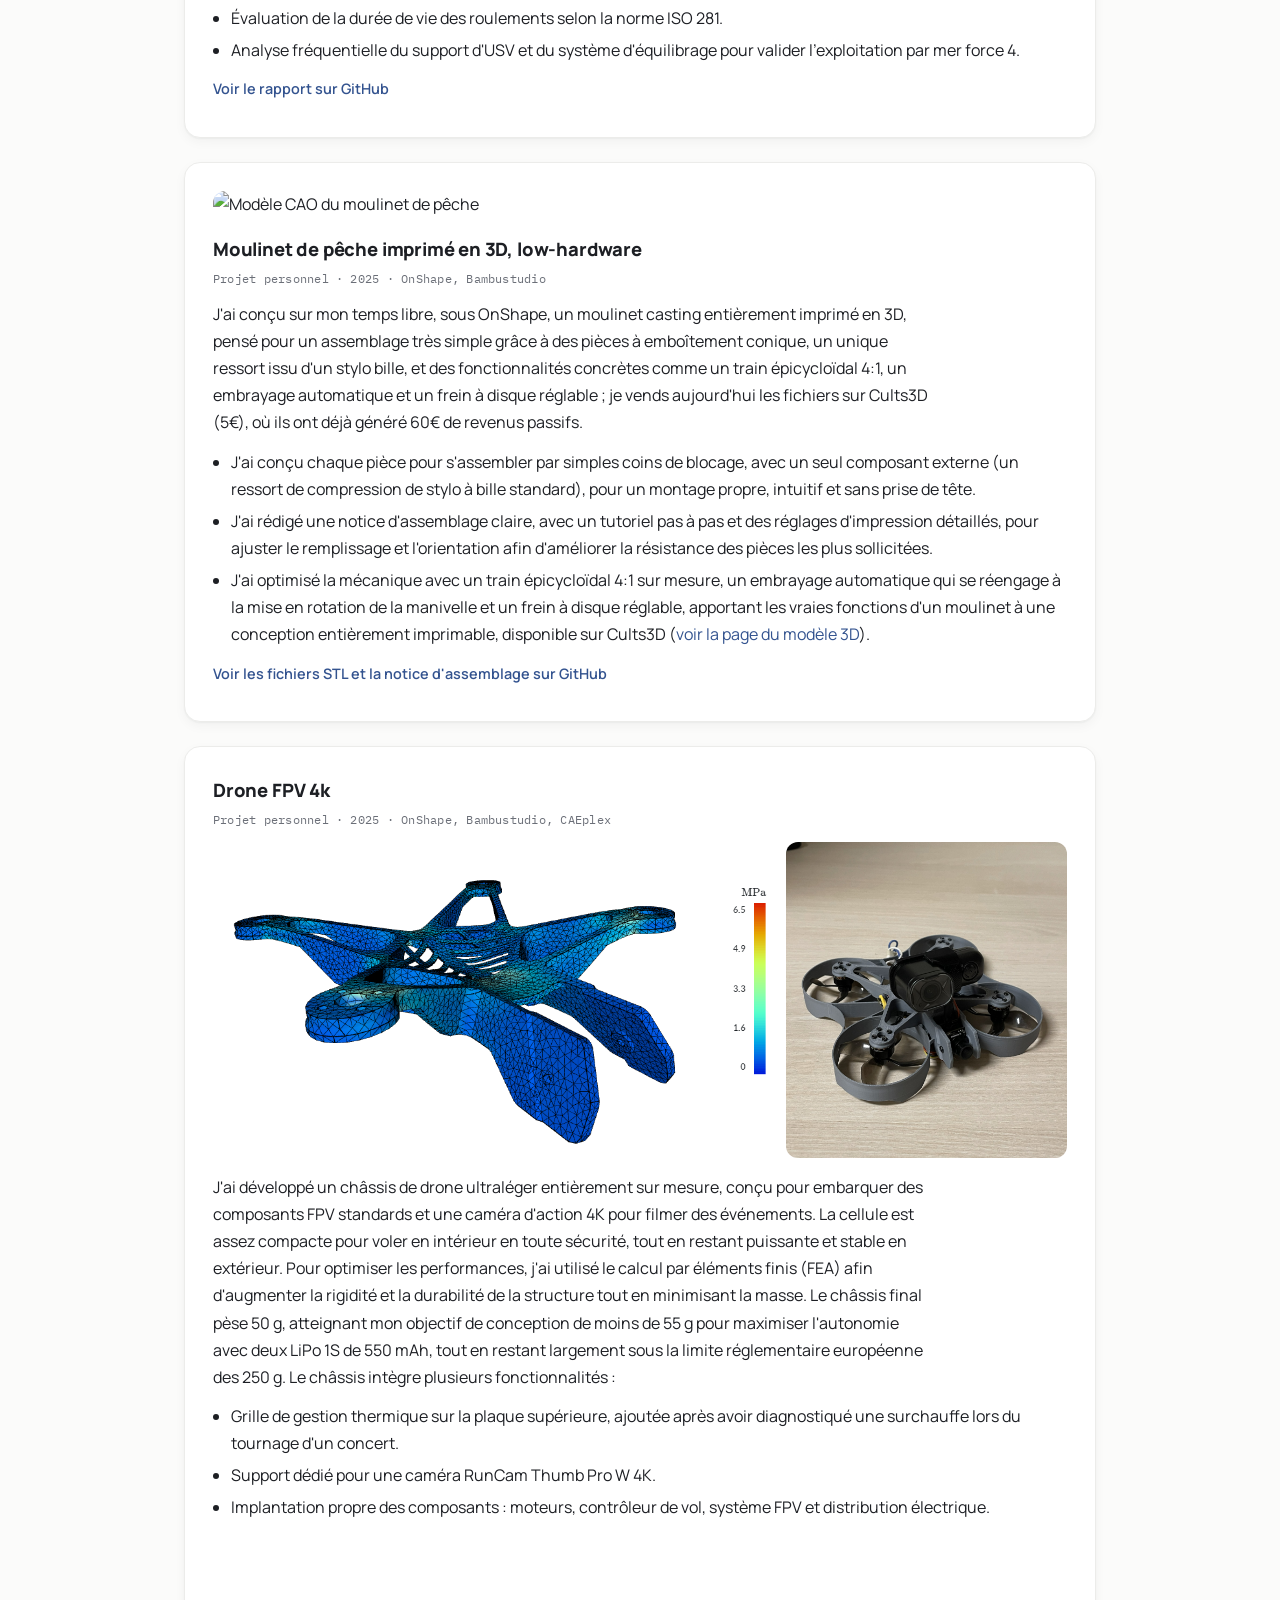
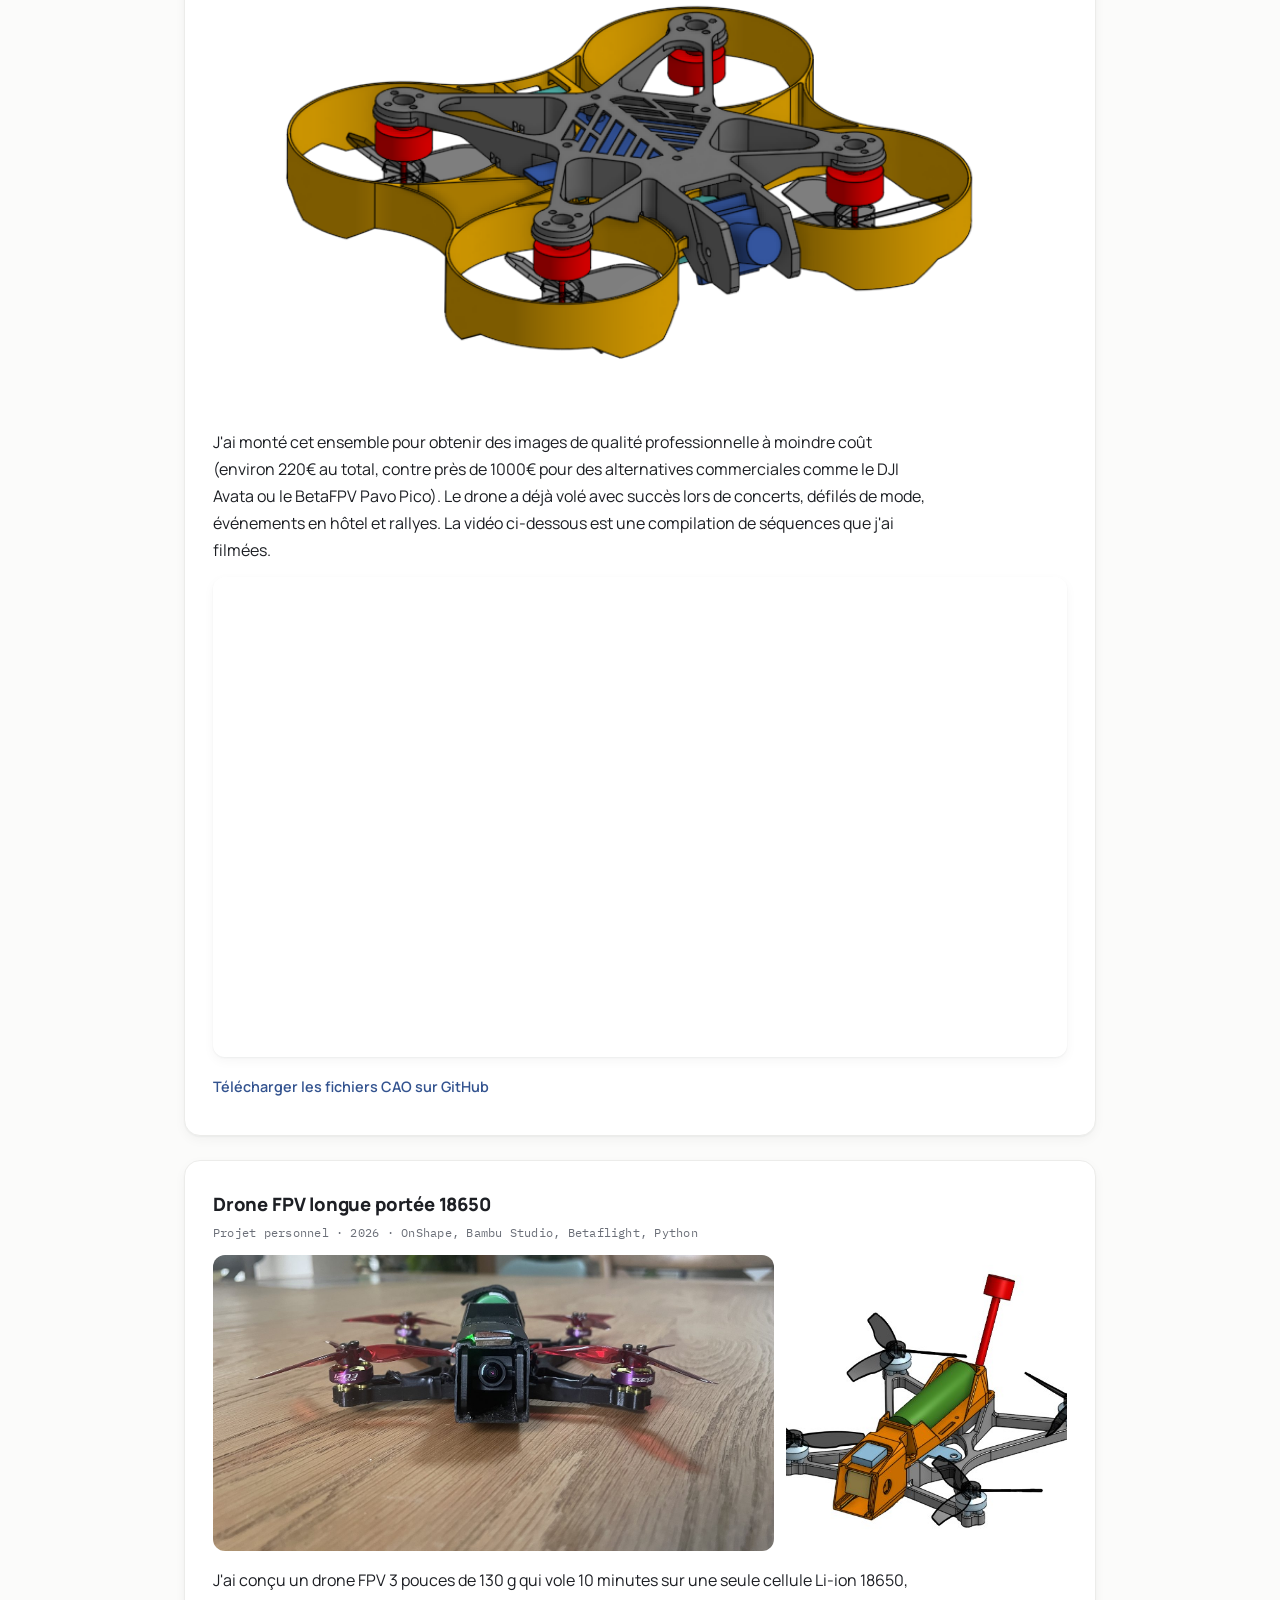
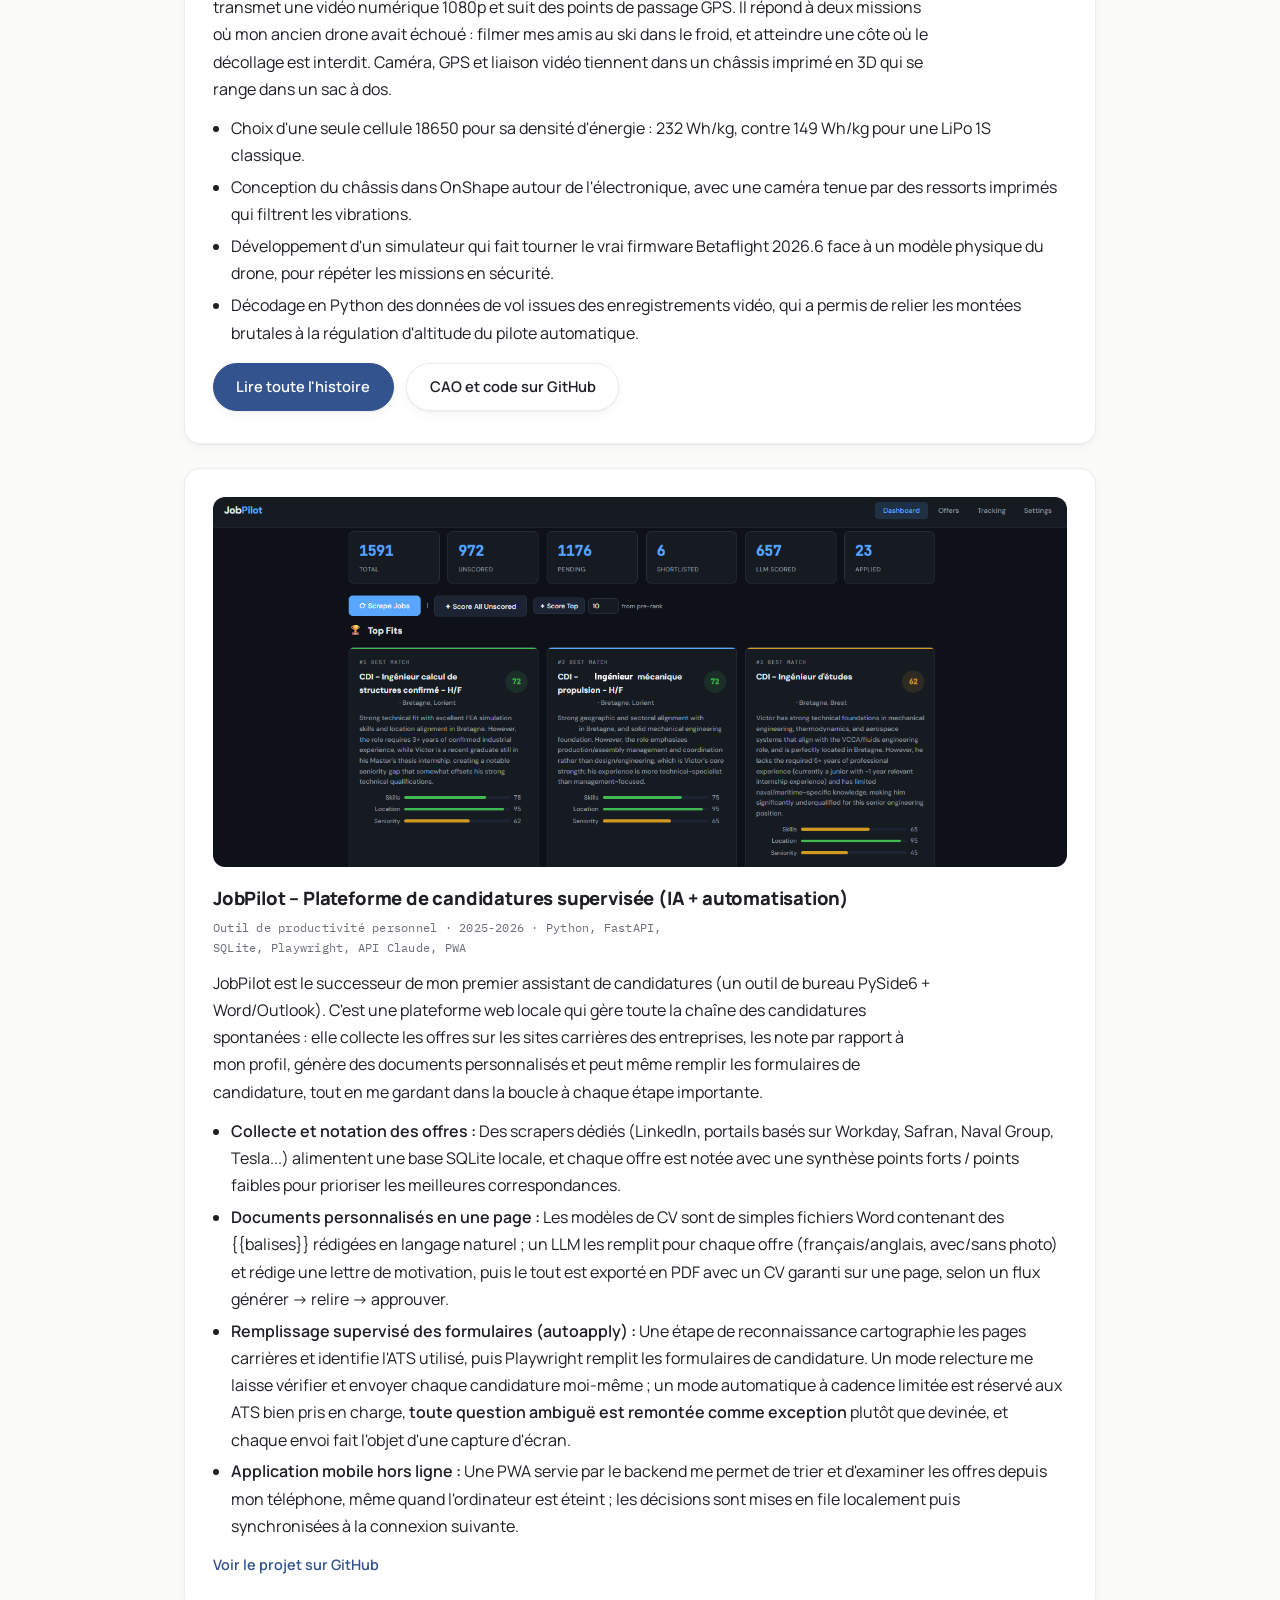
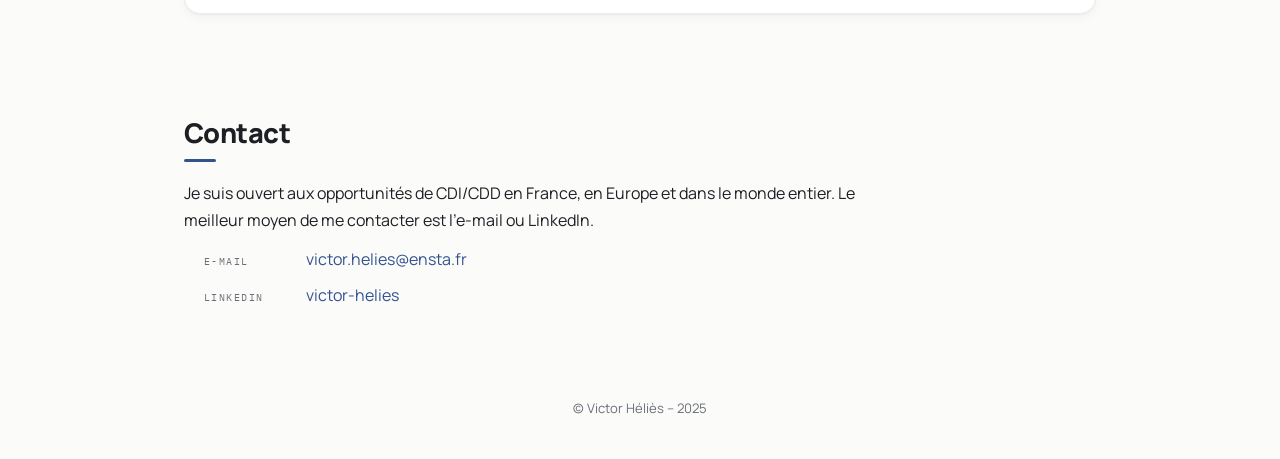
==== commit 3d05f989: "Add 18650 long-range FPV drone project page (EN/FR) and portfolio cards Co-Authored-By: Claude Opus " ====
--- a/index-fr.html
+++ b/index-fr.html
@@ -31,6 +31,7 @@
             <a href="#USV-launch-system">Système de mise à l'eau d'USV</a>
             <a href="#Fishing-gear">Matériel de pêche</a>
             <a href="#FPV-drone">Drone FPV 4k</a>
+            <a href="#Drone-18650">Drone longue portée 18650</a>
             <a href="#Job-Application-Assistant">Logiciel de candidatures</a>
           </div>
         </div>
@@ -394,6 +395,28 @@
             </p>
           </article>
 
+          <article id="Drone-18650" class="card reveal">
+            <h3>Drone FPV longue portée 18650</h3>
+            <p class="meta">Projet personnel · 2026 · OnShape, Bambu Studio, Betaflight, Python</p>
+            <div class="img-row two-one">
+              <div class="card-img-wrap"><img src="18650_drone/media/front.jpg" alt="Le drone 18650 vu de face" /></div>
+              <div class="card-img-wrap"><img src="18650_drone/media/cad_render.jpg" alt="Modèle CAO du drone 18650" /></div>
+            </div>
+            <p>
+              J'ai conçu un drone FPV 3 pouces de 130 g qui vole 10 minutes sur une seule cellule Li-ion 18650, transmet une vidéo numérique 1080p et suit des points de passage GPS. Il répond à deux missions où mon ancien drone avait échoué : filmer mes amis au ski dans le froid, et atteindre une côte où le décollage est interdit. Caméra, GPS et liaison vidéo tiennent dans un châssis imprimé en 3D qui se range dans un sac à dos.
+            </p>
+            <ul>
+              <li>Choix d'une seule cellule 18650 pour sa densité d'énergie : 232 Wh/kg, contre 149 Wh/kg pour une LiPo 1S classique.</li>
+              <li>Conception du châssis dans OnShape autour de l'électronique, avec une caméra tenue par des ressorts imprimés qui filtrent les vibrations.</li>
+              <li>Développement d'un simulateur qui fait tourner le vrai firmware Betaflight 2026.6 face à un modèle physique du drone, pour répéter les missions en sécurité.</li>
+              <li>Décodage en Python des données de vol issues des enregistrements vidéo, qui a permis de relier les montées brutales à la régulation d'altitude du pilote automatique.</li>
+            </ul>
+            <div class="hero-links" style="margin-top:1rem">
+              <a href="18650_drone/index-fr.html" class="btn primary">Lire toute l'histoire</a>
+              <a href="https://github.com/VictorHelies/portfolio/tree/main/18650_drone" target="_blank" rel="noopener" class="btn">CAO et code sur GitHub</a>
+            </div>
+          </article>
+
           <!-- Projet 6 -->
           <article id="Job-Application-Assistant" class="card reveal">
             <div class="card-img-wrap"><img src="images/job_application_assistant_cutout.png" alt="Capture d'écran de l'interface de JobPilot" class="card-img" /></div>
